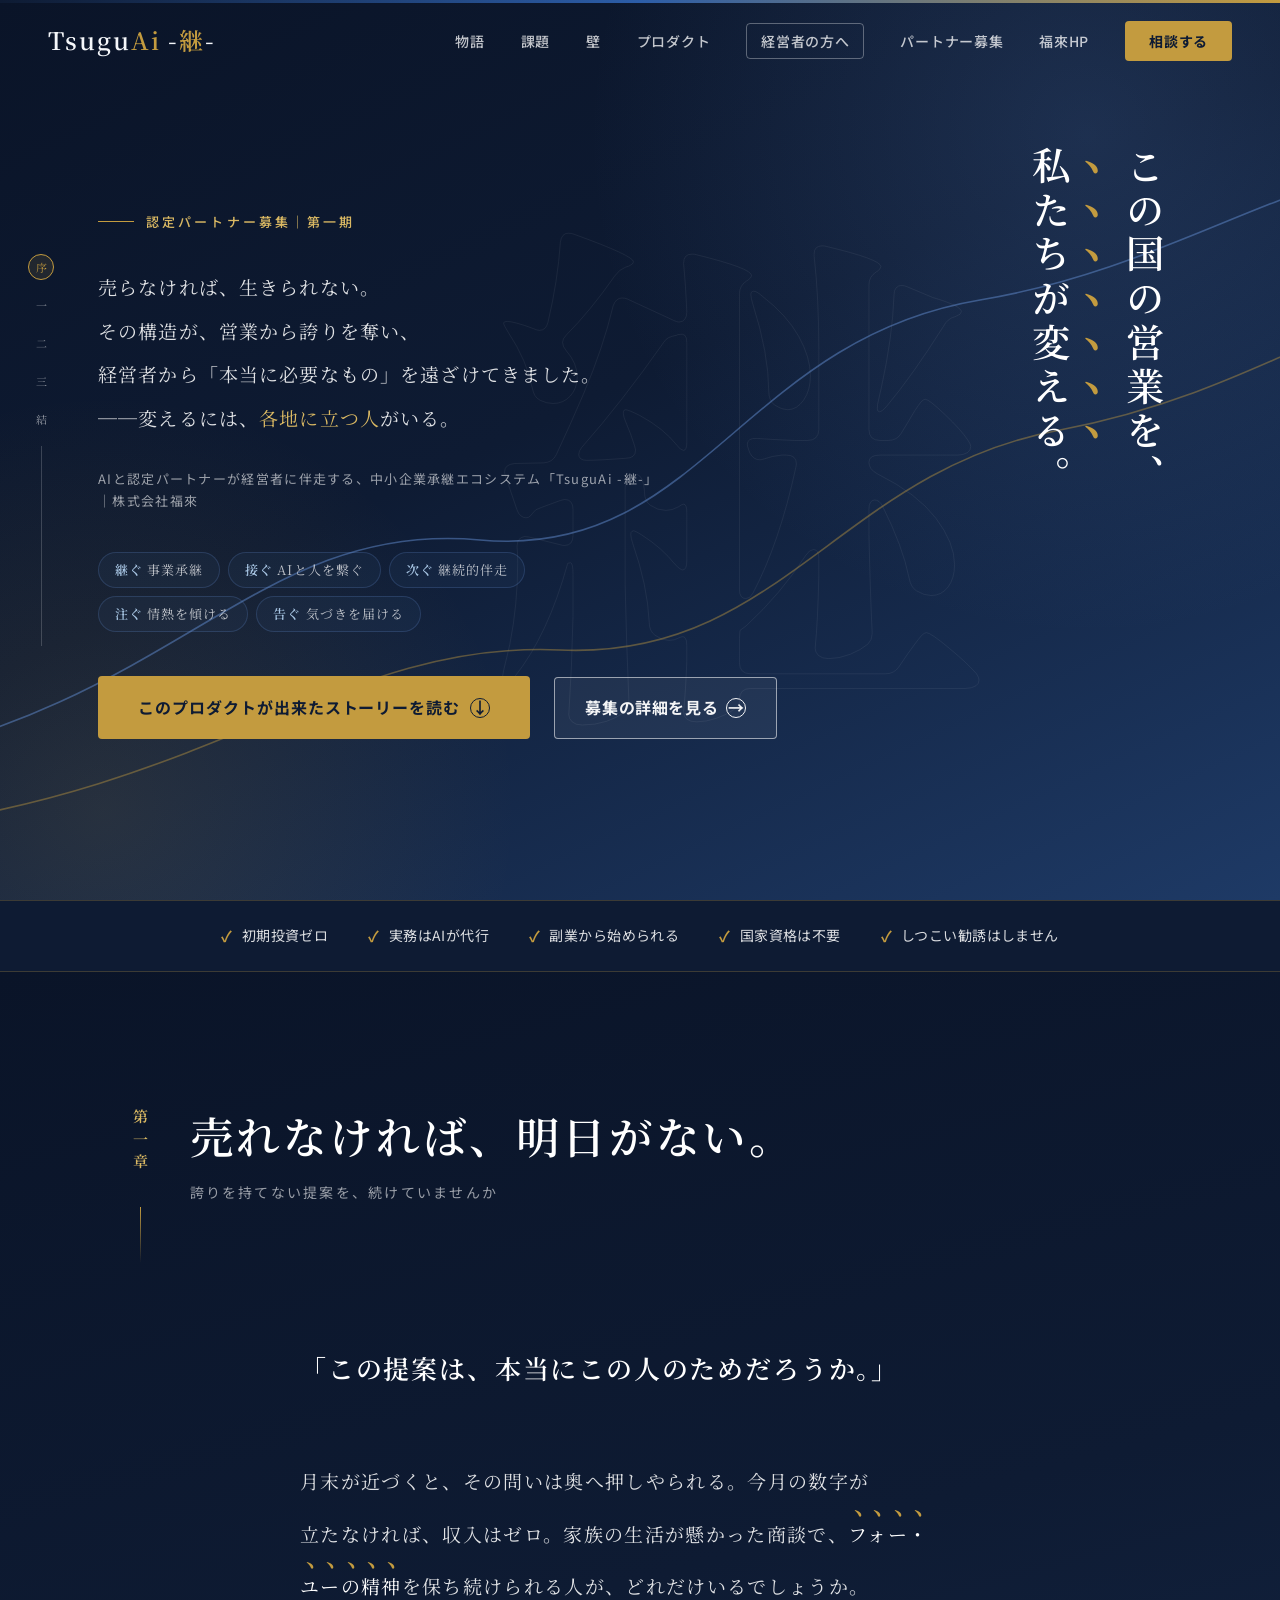
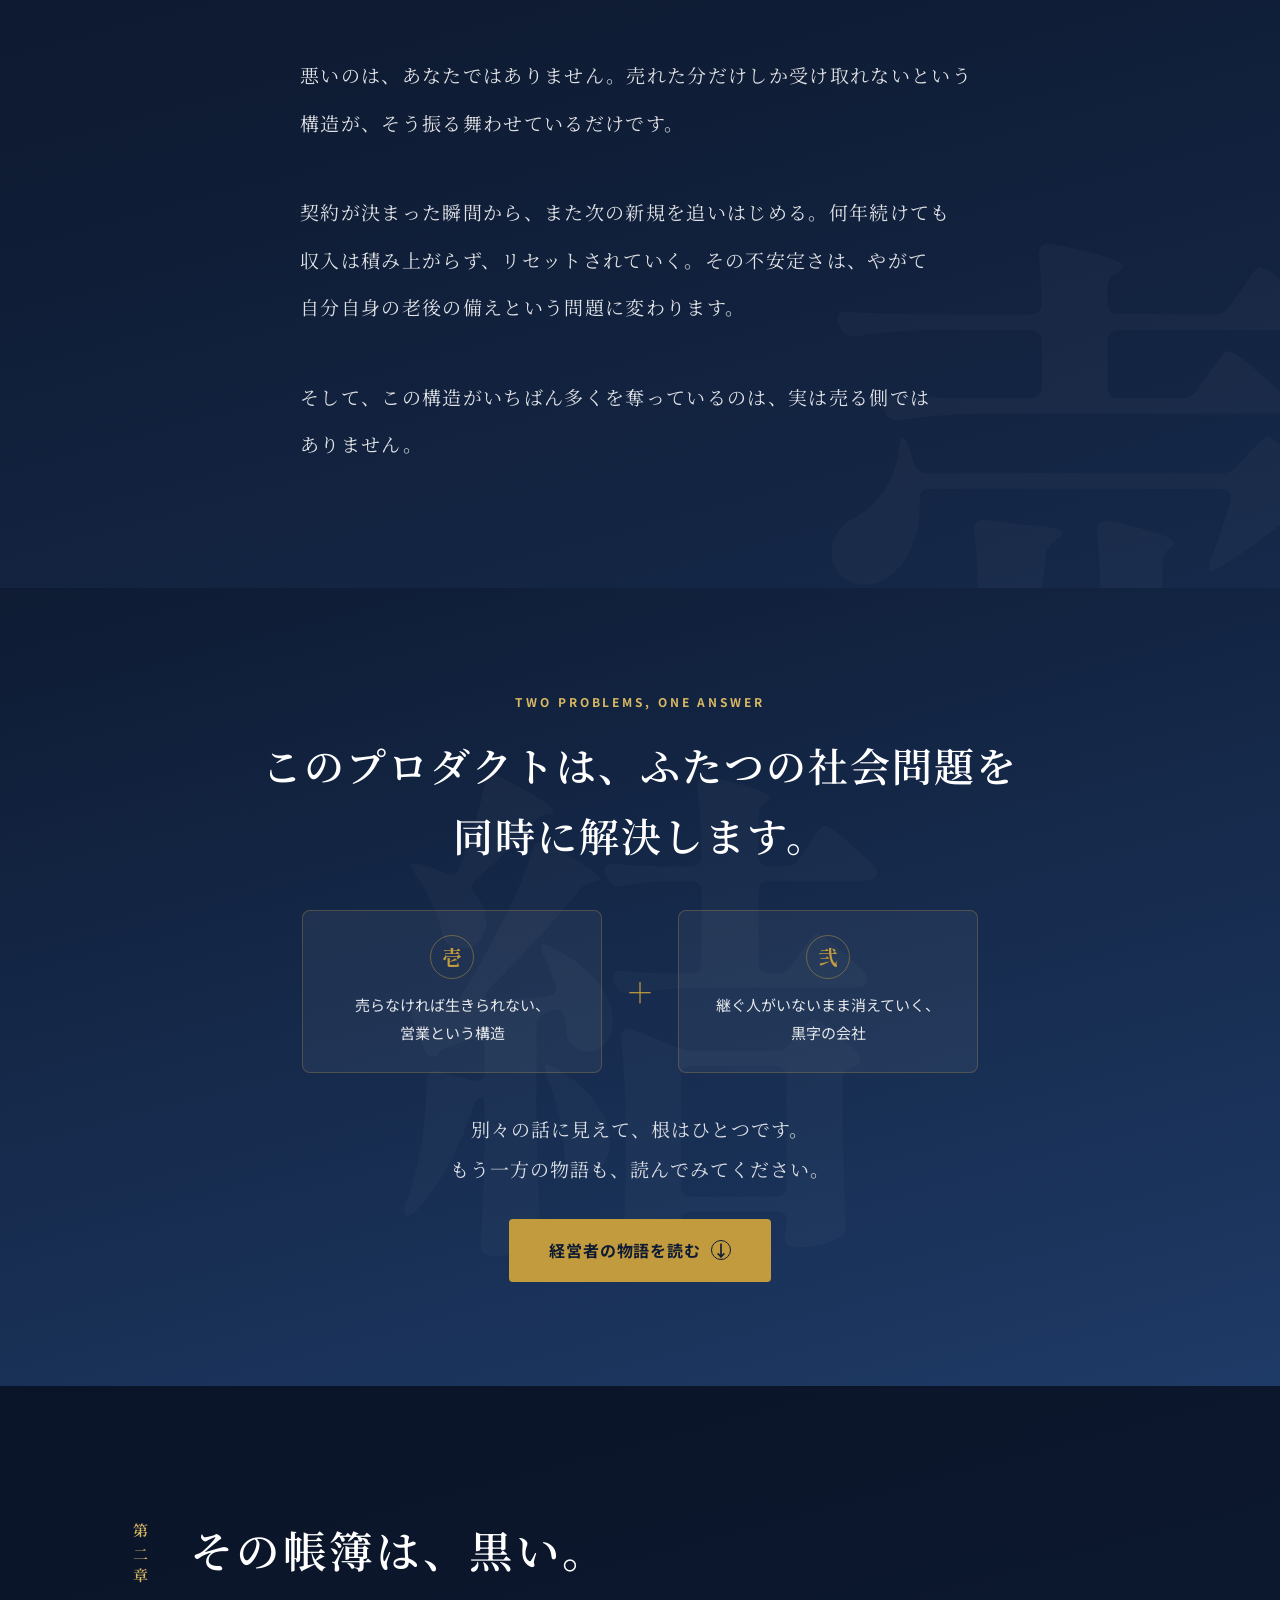
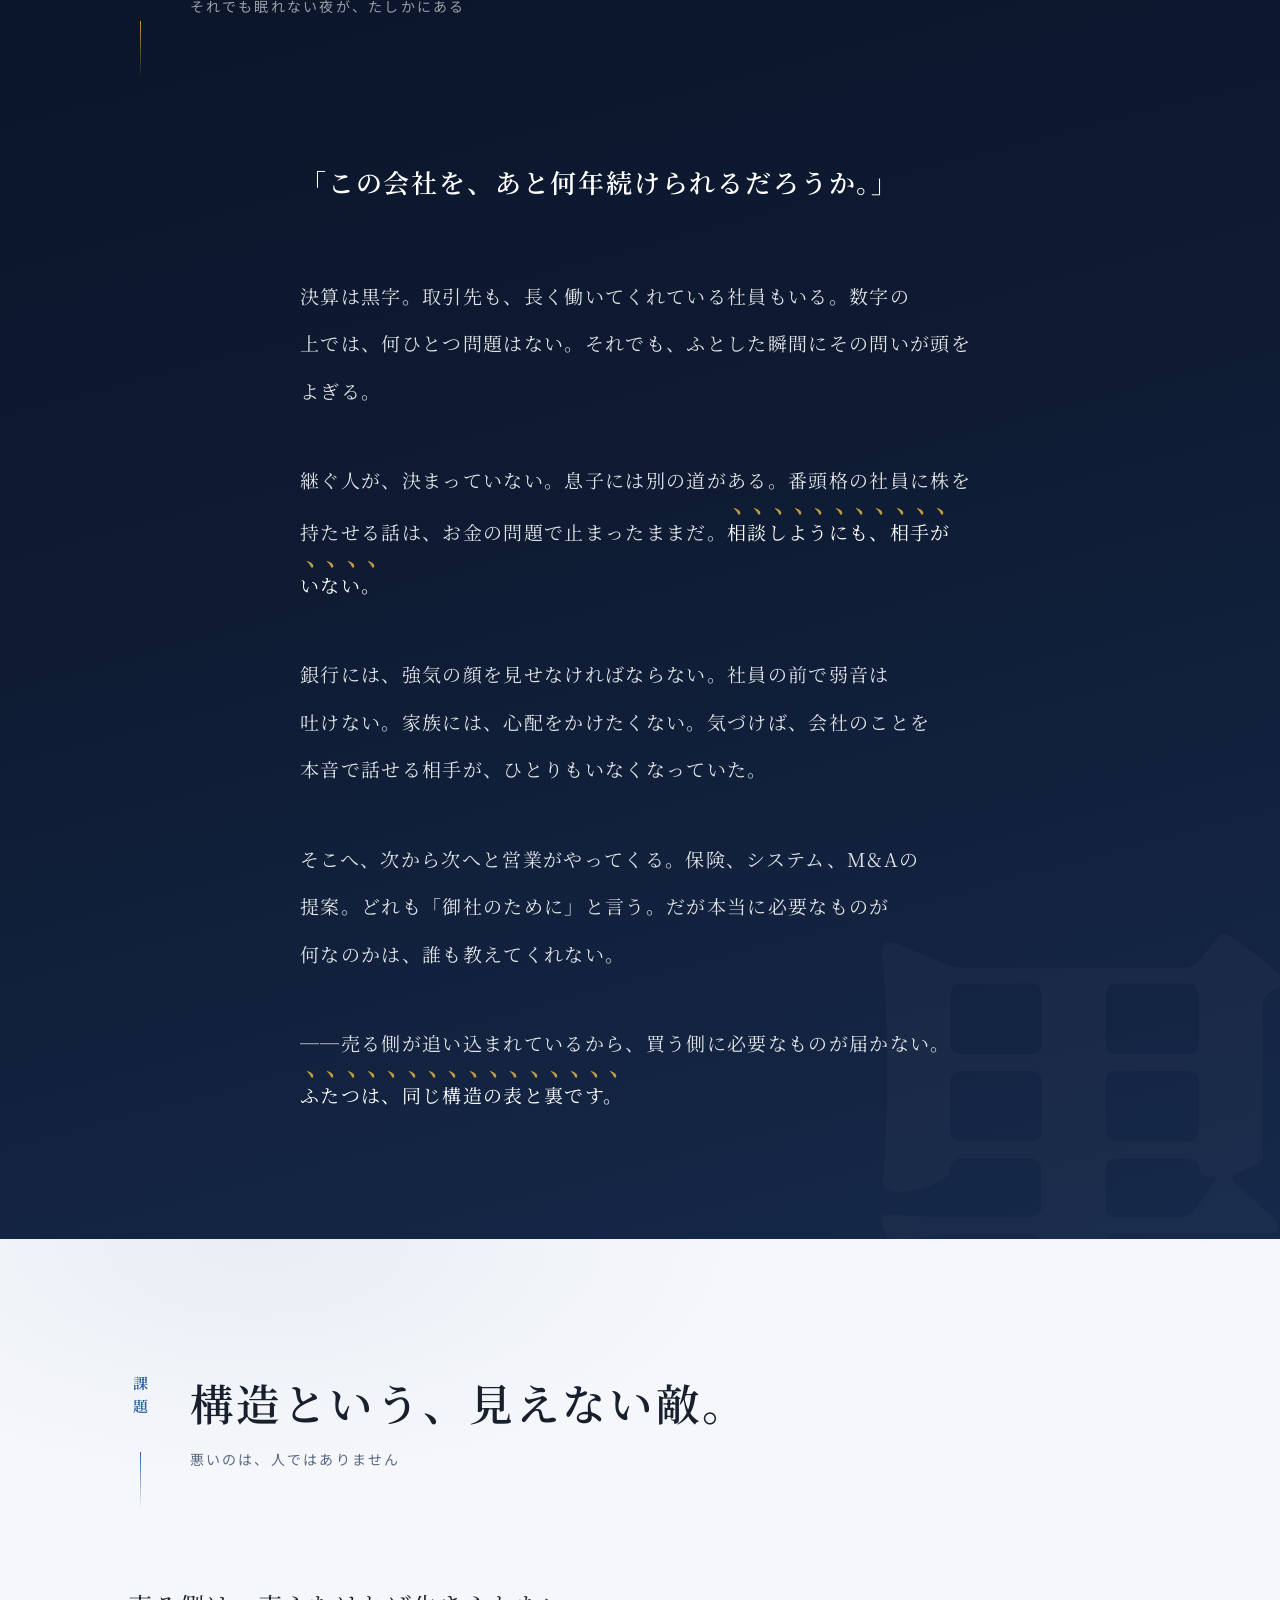
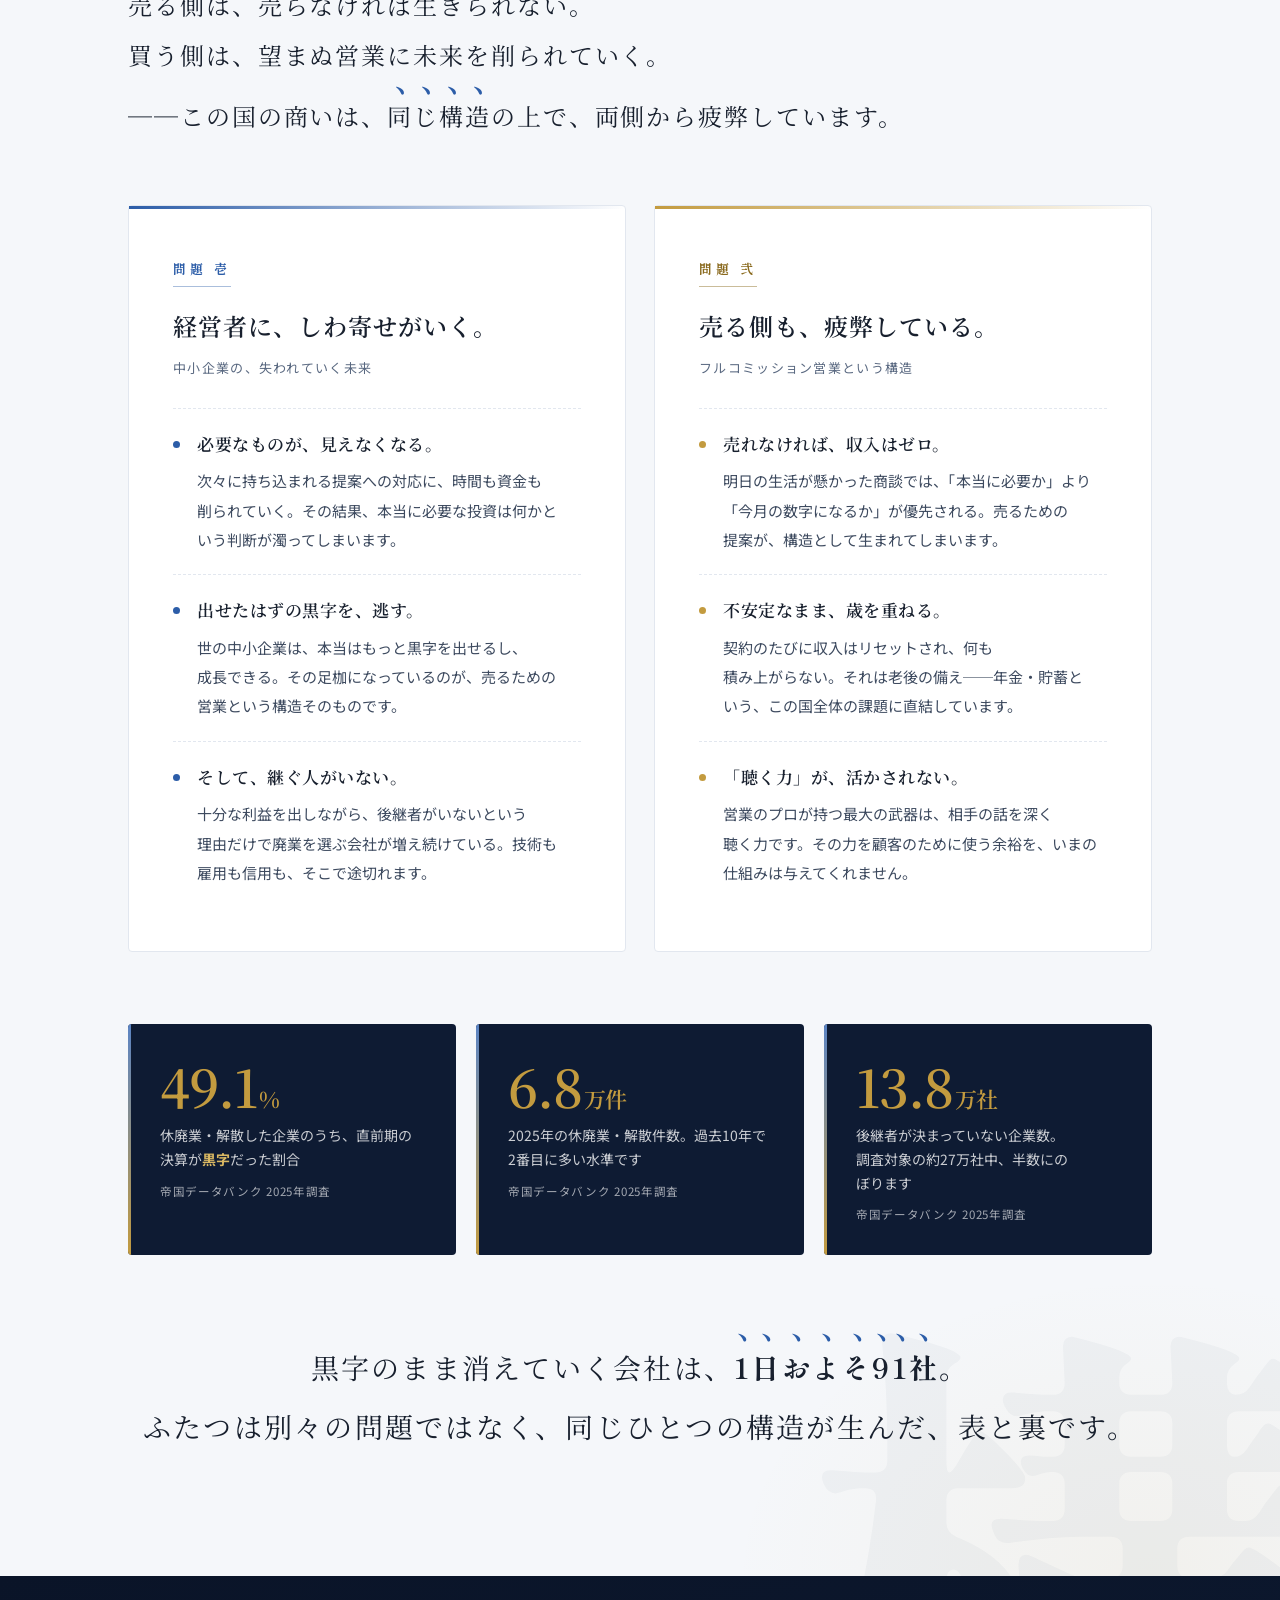
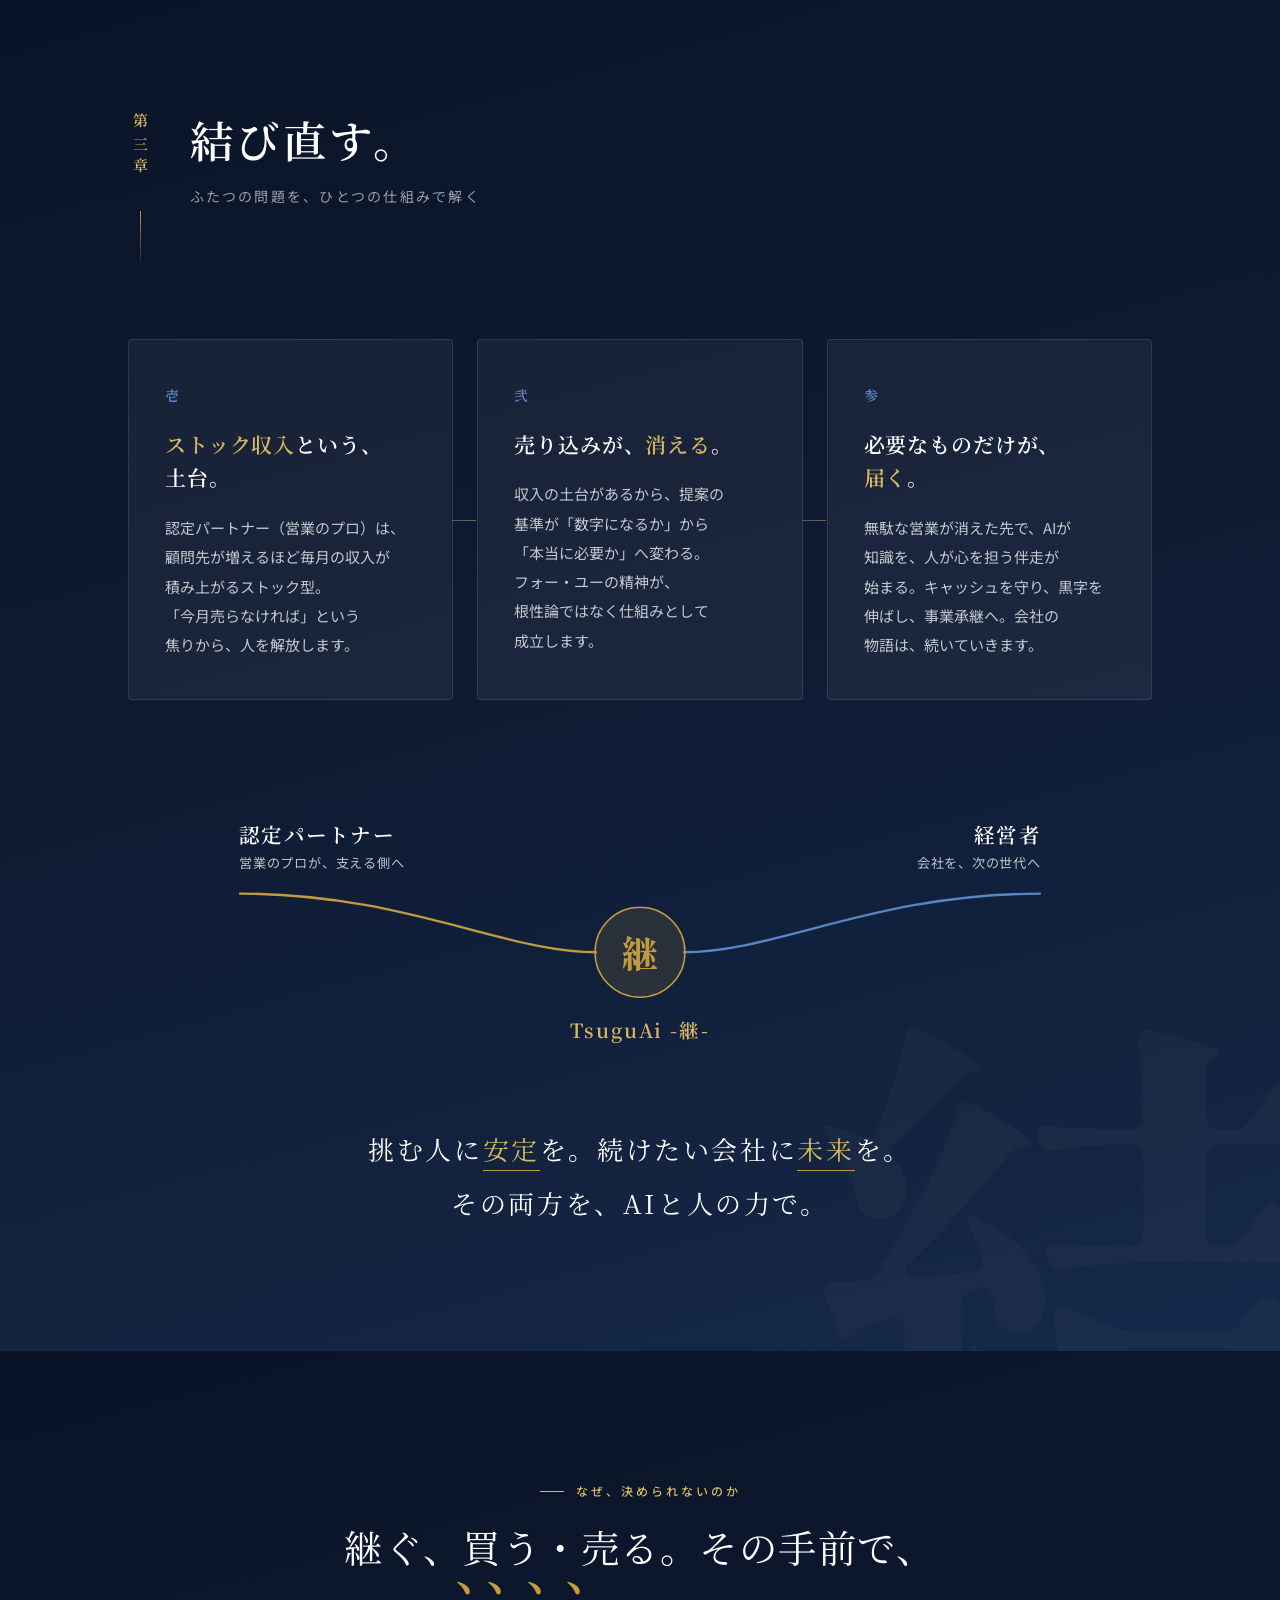
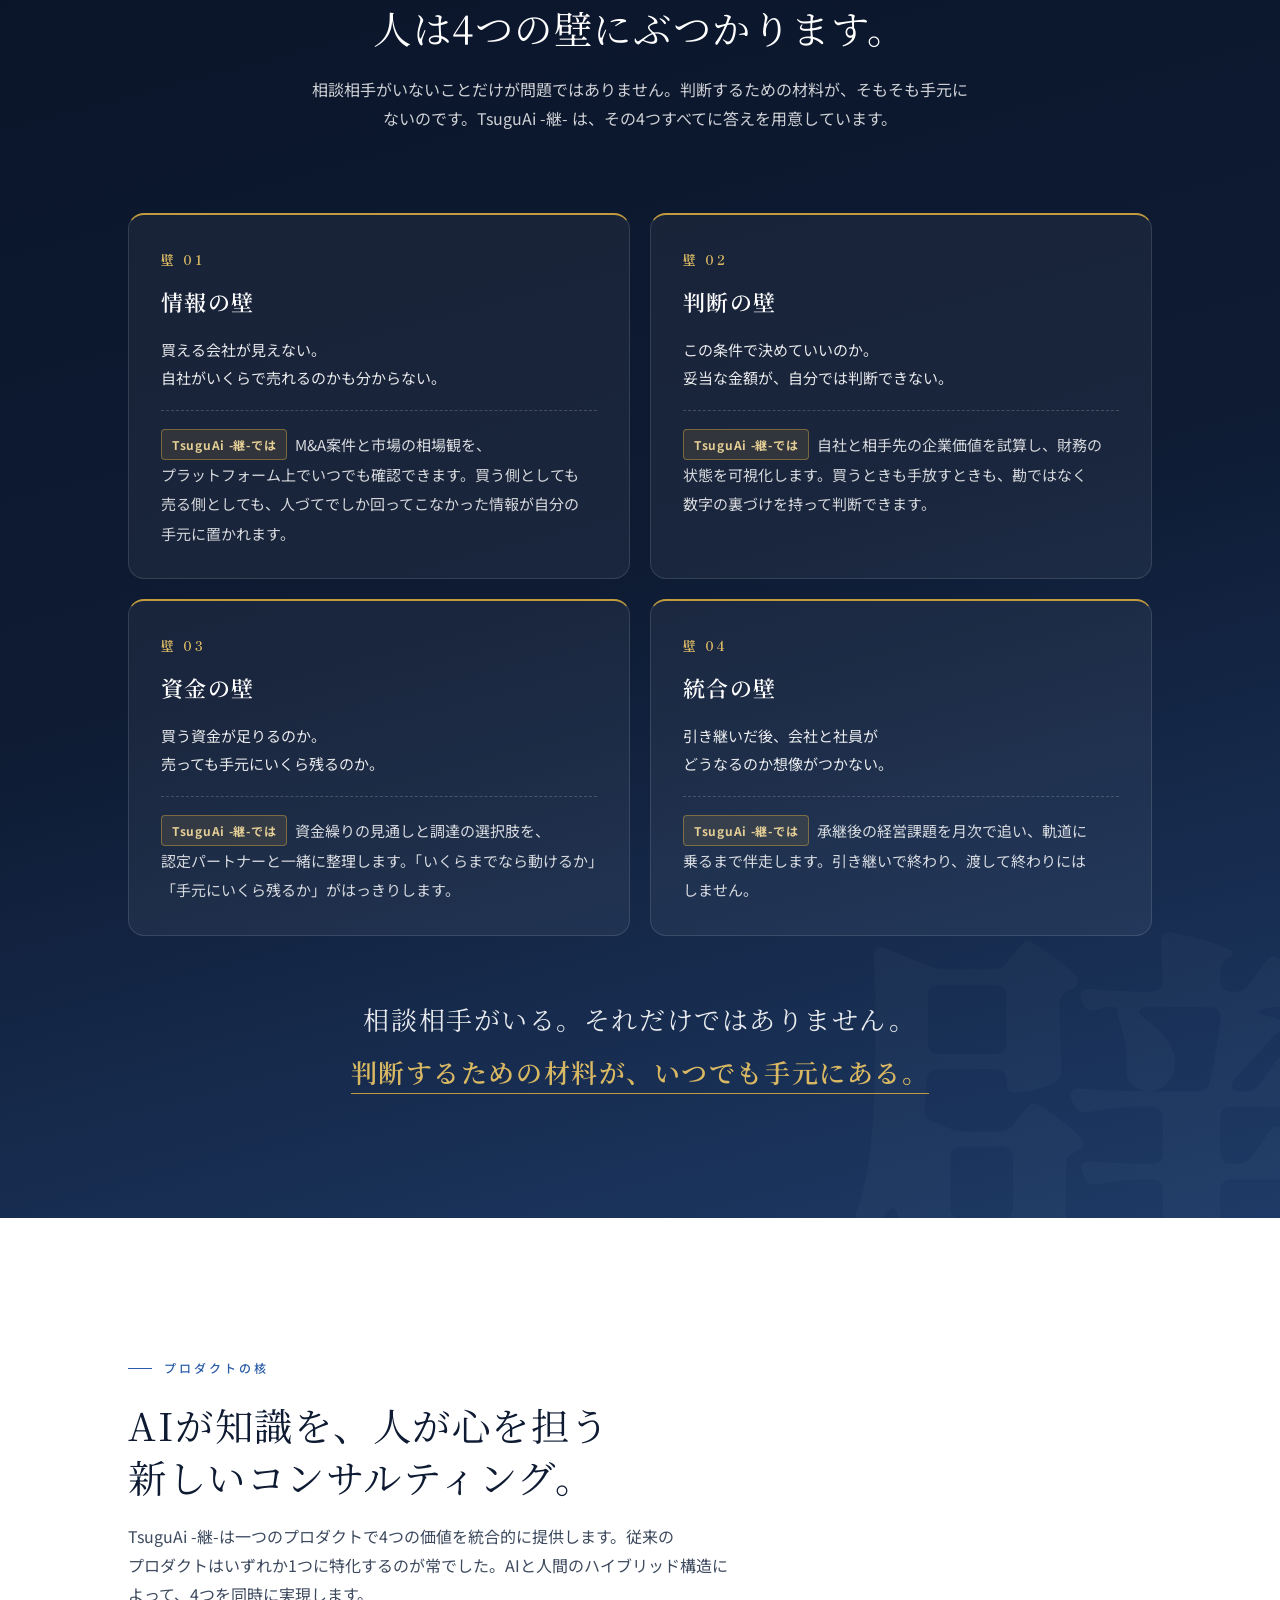
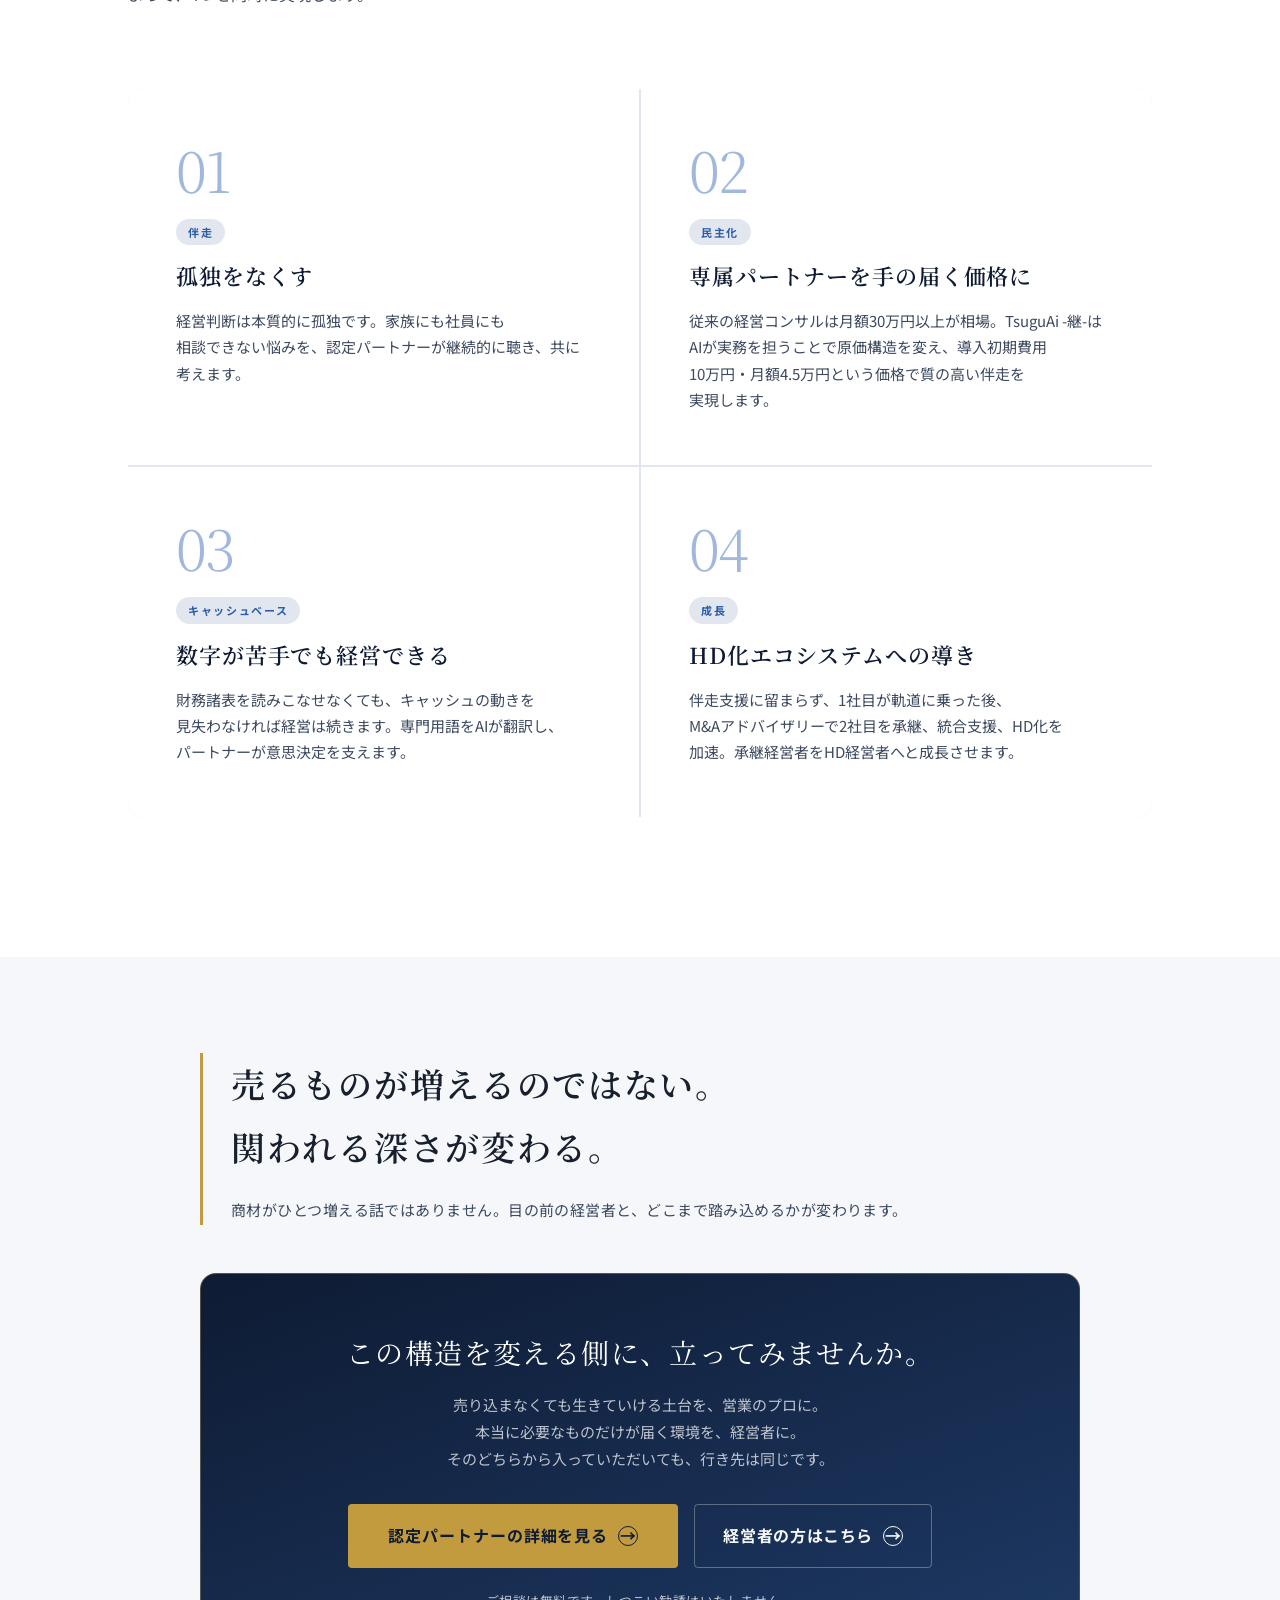
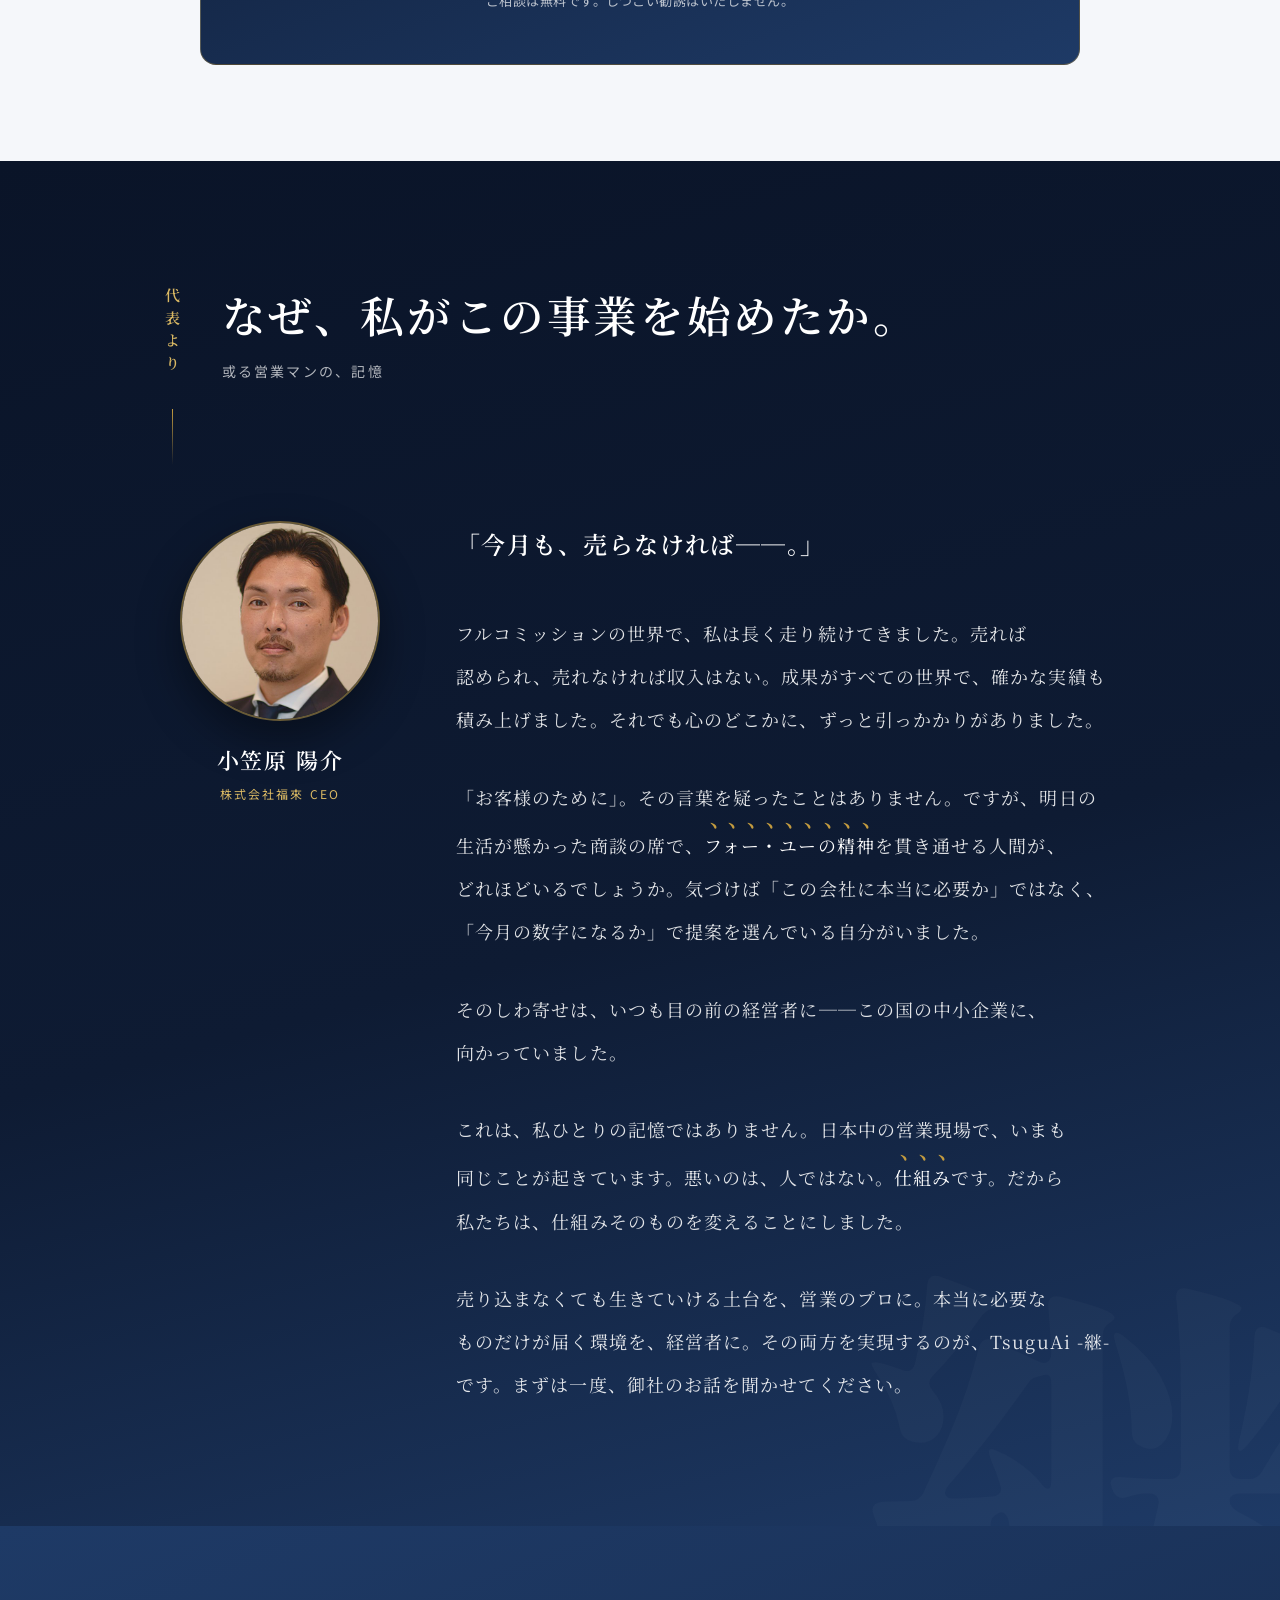
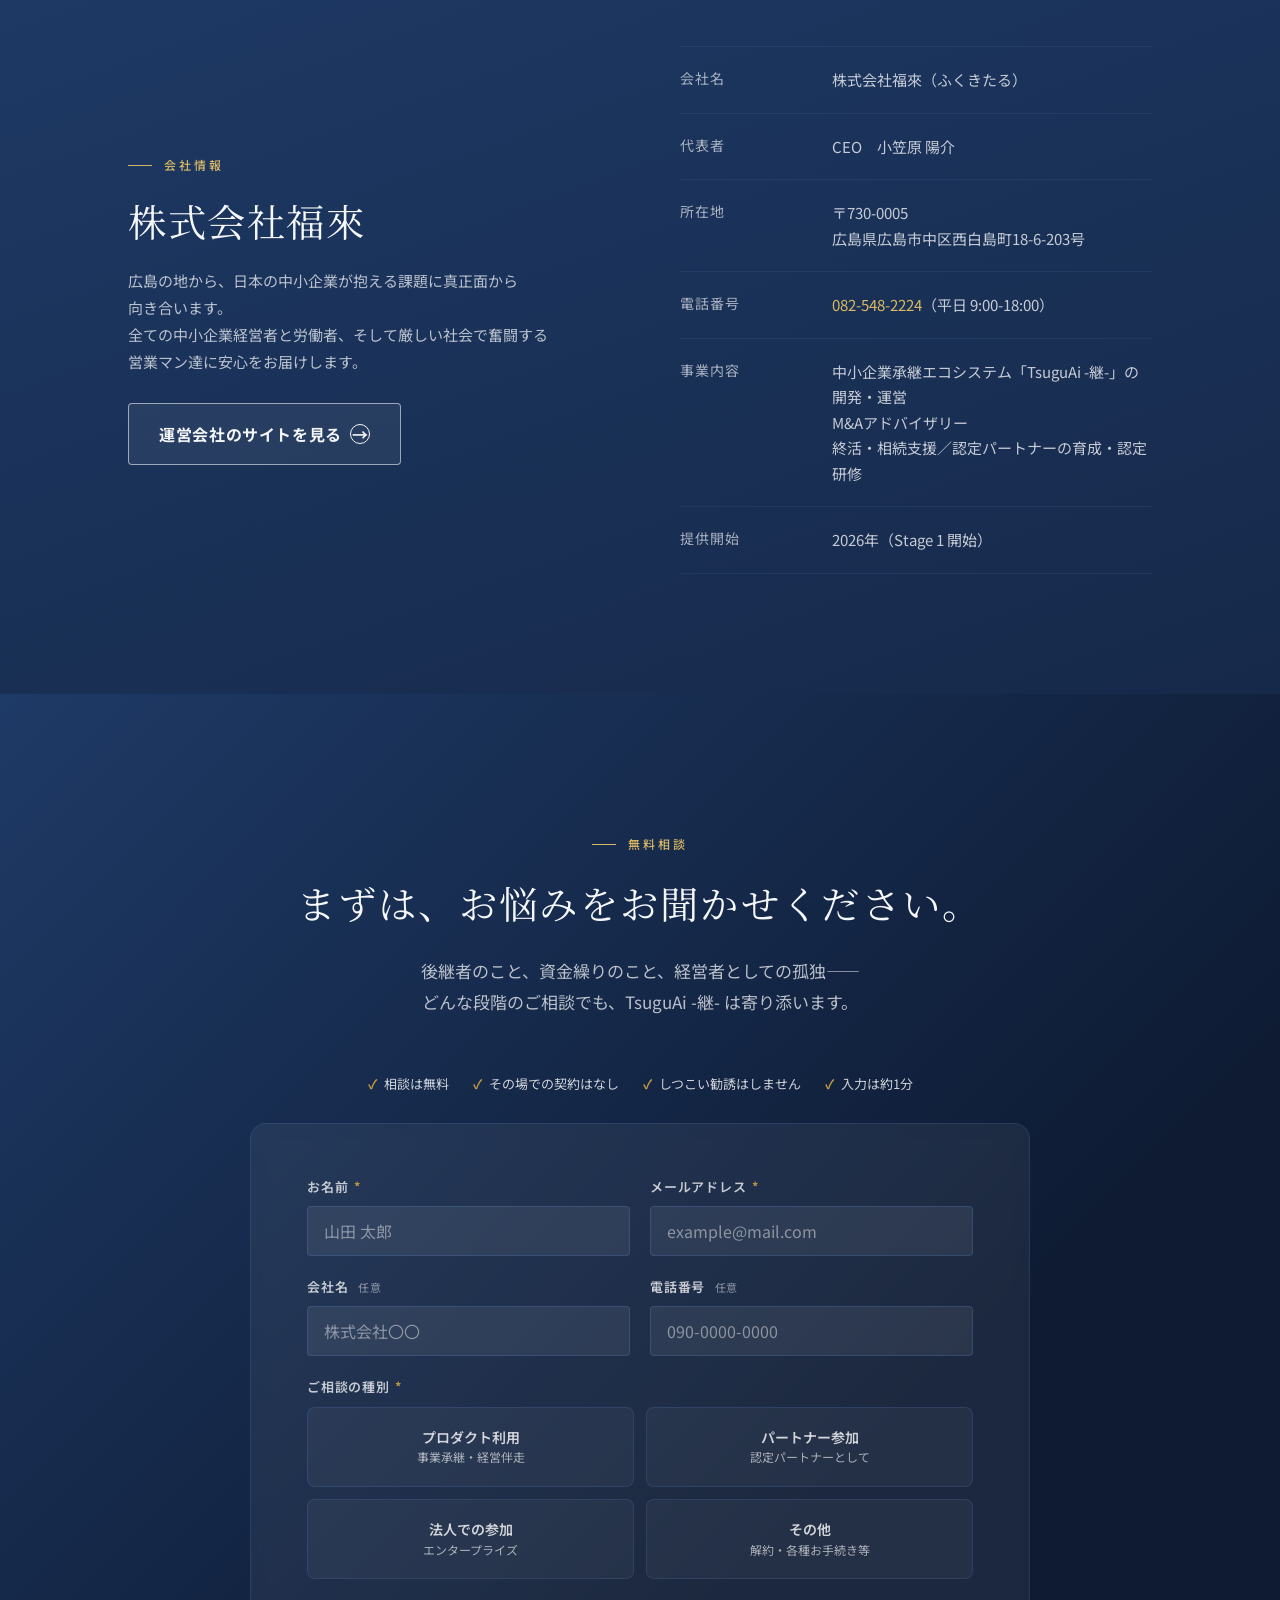
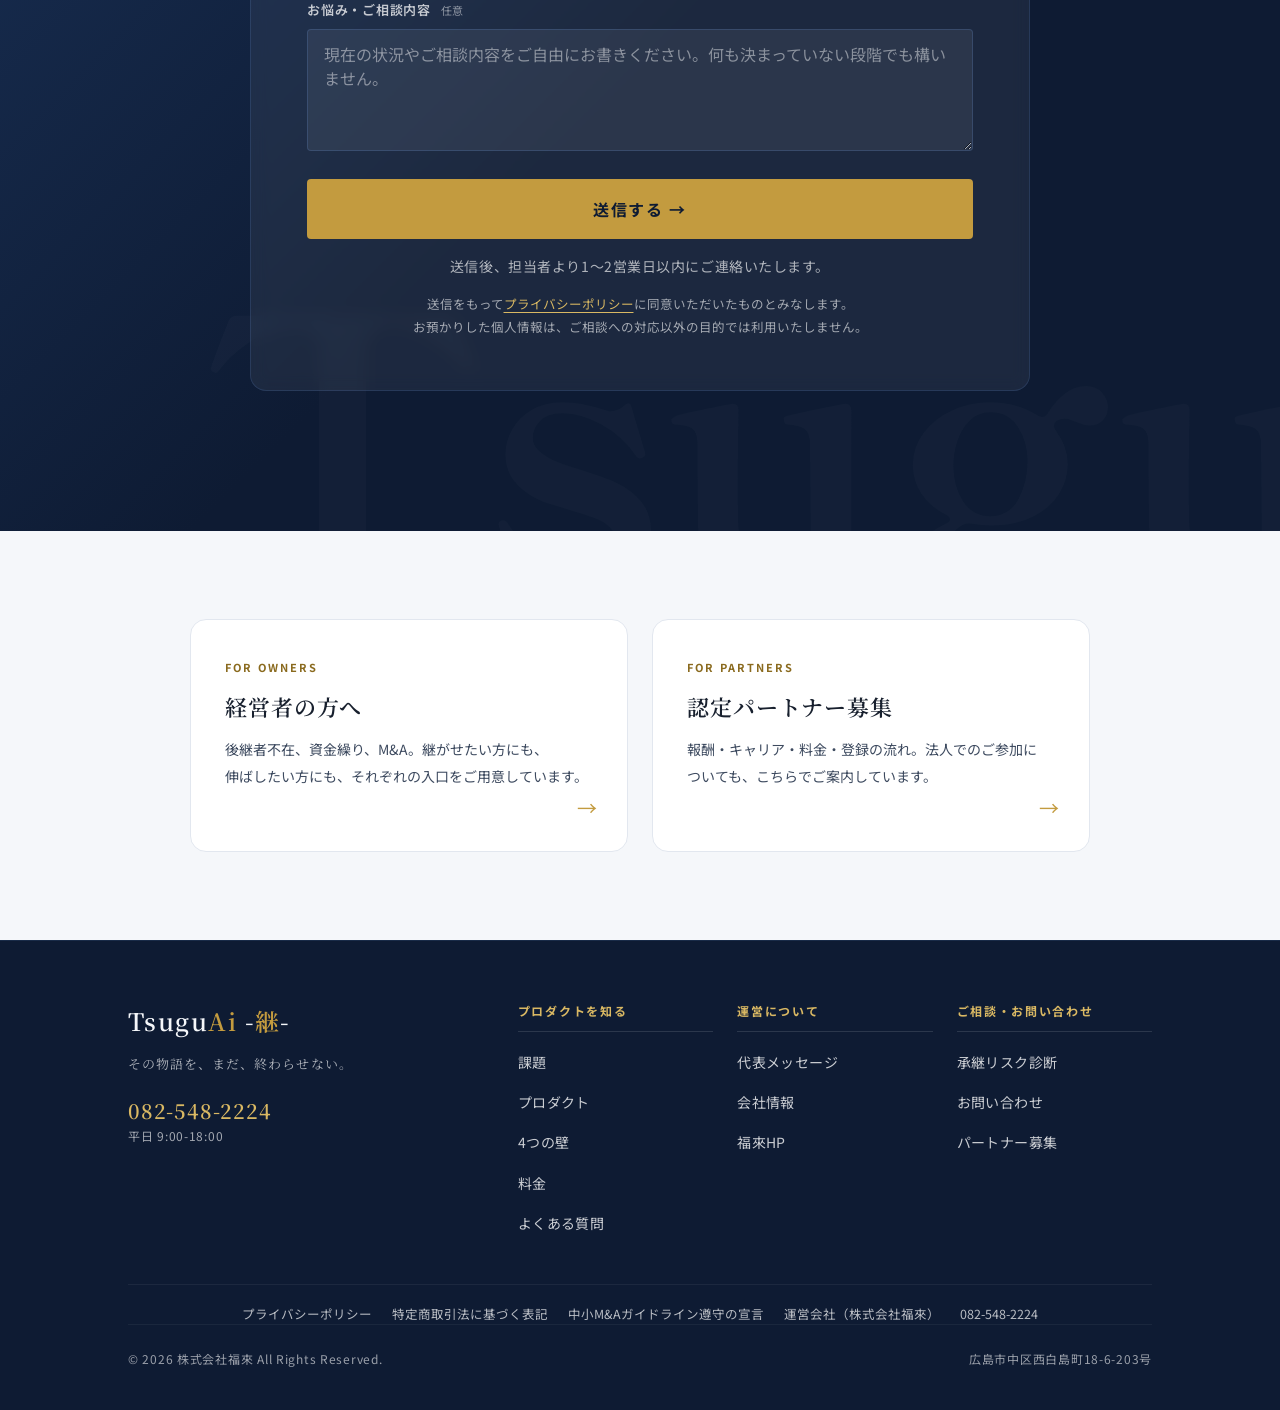
==== index.html @ b763e9a3 "問い合わせに、どこから何をきっかけに来たのかを残す 3ページとも同じ宛先に送っていたため、届いた問い合わせが パートナー狙いか経営者狙いかを区別できなかった。 送信元ページと件名を分け、受信箱の時点で" ====
<!DOCTYPE html>
<html lang="ja">
<head>
<meta charset="UTF-8">
<meta name="viewport" content="width=device-width, initial-scale=1.0">
<title>TsuguAi -継- | この国の営業を、私たちが変える。｜認定パートナー募集 | 株式会社福來</title>
<meta name="description" content="売らなければ生きられない営業の構造と、後継者不在で消えていく黒字企業。TsuguAi -継- は、このふたつの社会問題を同時に解決します。実務はAIが代行するため、未経験・副業からでも始められる認定パートナーを募集しています。">
<meta name="robots" content="index, follow">
<meta name="google-site-verification" content="T-_mOmDc7onO2FWyD5-ocFWxblI2OrbaJ0izFI3A6F4">
<link rel="canonical" href="https://www.fuku-tsugu.jp/">
<link rel="icon" href="/favicon.ico?v=4" sizes="any">
<link rel="icon" type="image/svg+xml" href="/favicon.svg?v=4">
<link rel="icon" type="image/png" sizes="16x16" href="/favicon-16.png?v=4">
<link rel="icon" type="image/png" sizes="32x32" href="/favicon-32.png?v=4">
<link rel="icon" type="image/png" sizes="192x192" href="/favicon-192.png?v=4">
<link rel="apple-touch-icon" sizes="180x180" href="/apple-touch-icon.png?v=4">

<!-- OGP（SNSシェア時の表示） -->
<meta property="og:type" content="website">
<meta property="og:site_name" content="TsuguAi -継-">
<meta property="og:title" content="TsuguAi -継- | この国の営業を、私たちが変える。">
<meta property="og:description" content="売る側の疲弊と、継ぐ人のいない黒字企業。ふたつの社会問題を、ひとつの仕組みで解きます。認定パートナー第一期募集。">
<meta property="og:url" content="https://www.fuku-tsugu.jp/">
<meta property="og:image" content="https://www.fuku-tsugu.jp/og-image-partner.png?v=1">
<meta property="og:locale" content="ja_JP">

<!-- Twitter Card -->
<meta name="twitter:card" content="summary_large_image">
<meta name="twitter:title" content="TsuguAi -継- | この国の営業を、私たちが変える。">
<meta name="twitter:description" content="売る側の疲弊と、継ぐ人のいない黒字企業。ふたつの社会問題を、ひとつの仕組みで解きます。">
<meta name="twitter:image" content="https://www.fuku-tsugu.jp/og-image-partner.png?v=1">

<!-- 構造化データ（運営会社・プロダクト情報） -->
<script type="application/ld+json">
{
  "@context": "https://schema.org",
  "@type": "ProfessionalService",
  "name": "TsuguAi -継-",
  "alternateName": ["Tsugu", "ツグ", "TsuguAi", "TsuguAI", "中小企業承継エコシステム Tsugu"],
  "url": "https://www.fuku-tsugu.jp/",
  "description": "AIと認定パートナーによる、中小企業向けの伴走型経営支援・事業承継プロダクト。",
  "areaServed": "JP",
  "telephone": "+81-82-548-2224",
  "provider": {
    "@type": "Organization",
    "name": "株式会社福來",
    "url": "https://www.fuku-kita.jp/",
    "telephone": "+81-82-548-2224",
    "founder": { "@type": "Person", "name": "小笠原 陽介" },
    "address": {
      "@type": "PostalAddress",
      "addressCountry": "JP",
      "postalCode": "730-0005",
      "addressRegion": "広島県",
      "addressLocality": "広島市中区",
      "streetAddress": "西白島町18-6-203号"
    }
  }
}
</script>
<link rel="preconnect" href="https://fonts.googleapis.com">
<link rel="preconnect" href="https://fonts.gstatic.com" crossorigin>
<link href="https://fonts.googleapis.com/css2?family=Shippori+Mincho+B1:wght@400;500;600;700;800&family=Noto+Serif+JP:wght@300;400;500;600;700&family=Noto+Sans+JP:wght@300;400;500;700&display=swap" rel="stylesheet">
<link rel="stylesheet" href="style.css">
</head>
<body>

<!-- NAV -->
<nav id="main-nav">
  <a class="nav-logo" href="./">Tsugu<span>Ai</span> -<span>継</span>-</a>
  <ul class="nav-links">
    <li><a href="#story">物語</a></li>
    <li><a href="#problem">課題</a></li>
    <li><a href="#barrier">壁</a></li>
    <li><a href="#service">プロダクト</a></li>
    <li><a href="owner.html" class="nav-boxed">経営者の方へ</a></li>
    <li><a href="partner.html">パートナー募集</a></li>
    <li><a href="https://www.fuku-kita.jp/">福來HP</a></li>
    <li><a href="#contact" class="nav-cta">相談する</a></li>
  </ul>
  <button class="nav-toggle" id="navToggle" aria-label="メニューを開く" aria-expanded="false">
    <span class="nav-toggle-bar"></span>
    <span class="nav-toggle-bar"></span>
    <span class="nav-toggle-bar"></span>
  </button>
</nav>

<div class="mobile-menu-overlay" id="mobileMenuOverlay" aria-hidden="true"></div>

<div class="mobile-menu" id="mobileMenu" aria-hidden="true">
  <button class="mobile-menu-close" id="mobileMenuClose" aria-label="メニューを閉じる">
    <span class="mobile-menu-close-bar"></span>
    <span class="mobile-menu-close-bar"></span>
  </button>
  <div class="mobile-menu-inner">
    <img class="mobile-menu-mon" src="tsugu-navi.png" alt="" width="76" height="76" decoding="async">
    <p class="mobile-menu-tag">TSUGU AI</p>

    <nav class="mobile-menu-nav" aria-label="メニュー">
      <a href="#top"><i>01</i><b>トップ</b><small>HOME</small></a>
      <a href="#story"><i>02</i><b>売る側の物語</b><small>CHAPTER 1</small></a>
      <a href="#owners-story"><i>03</i><b>経営者の物語</b><small>CHAPTER 2</small></a>
      <a href="#problem"><i>04</i><b>ふたつの課題</b><small>ISSUES</small></a>
      <a href="#solution"><i>05</i><b>結び直す</b><small>CHAPTER 3</small></a>
      <a href="#barrier"><i>06</i><b>進まない理由</b><small>FOUR WALLS</small></a>
      <a href="#service"><i>07</i><b>プロダクト</b><small>PRODUCT</small></a>
      <a href="#ceo"><i>08</i><b>代表メッセージ</b><small>MESSAGE</small></a>
      <a href="#company"><i>09</i><b>会社情報</b><small>COMPANY</small></a>
      <a href="owner.html"><i>10</i><b>経営者の方へ</b><small>FOR OWNERS</small></a>
      <a href="partner.html"><i>11</i><b>パートナー募集</b><small>FOR PARTNERS</small></a>
      <a href="https://www.fuku-kita.jp/"><i>12</i><b>福來HP</b><small>CORPORATE SITE</small></a>
    </nav>

    <div class="mobile-menu-foot">
      <a href="#contact" class="mobile-menu-cta">無料相談を申し込む<span class="mobile-menu-ar">→</span></a>
      <p class="mobile-menu-info">
        広島県広島市中区西白島町18-6-203号
      </p>
    </div>
  </div>
</div>

<!-- 追従CTA（モバイル） -->
<div class="sticky-cta">
  <a href="#contact" class="sticky-cta-main">相談する</a>
</div>

<!-- 糸ナビ（スクロール進捗） -->
<aside class="st-thread" aria-hidden="true">
  <ul class="st-knots">
    <li><a href="#top" data-knot="top">序</a></li>
    <li><a href="#story" data-knot="story">一</a></li>
    <li><a href="#owners-story" data-knot="owners-story">二</a></li>
    <li><a href="#solution" data-knot="solution">三</a></li>
    <li><a href="#contact" data-knot="contact">結</a></li>
  </ul>
  <div class="st-thread-line"><span id="threadProgress"></span></div>
</aside>

<!-- 序章 HERO（パートナー候補へ） -->
<section class="st-hero" id="top">
  <div class="st-hero-kanji" aria-hidden="true">継</div>
  <svg class="st-hero-thread" viewBox="0 0 1440 900" preserveAspectRatio="xMidYMid slice" aria-hidden="true">
    <path pathLength="1" d="M-40,760 C260,700 340,520 560,540 C780,560 820,340 1060,300 C1240,270 1360,180 1500,160"/>
    <path pathLength="1" class="st-gold" d="M-40,830 C300,790 420,640 640,650 C860,660 920,470 1140,430 C1300,400 1400,330 1500,300"/>
  </svg>
  <div class="st-hero-inner">
    <div class="st-hero-left">
      <p class="st-hero-eyebrow">認定パートナー募集｜第一期</p>
      <p class="st-hero-copy">
        売らなければ、生きられない。<br>
        その構造が、営業から誇りを奪い、<br>
        経営者から「本当に必要なもの」を<br class="sp-only">遠ざけてきました。<br>
        ──変えるには、<em>各地に立つ人</em>がいる。
      </p>
      <p class="st-hero-brand">AIと認定パートナーが経営者に伴走する、中小企業承継エコシステム「TsuguAi -継-」｜株式会社福來</p>
      <div class="hero-meaning">
        <span class="hero-meaning-item"><strong>継ぐ</strong> 事業承継</span>
        <span class="hero-meaning-item"><strong>接ぐ</strong> AIと人を繋ぐ</span>
        <span class="hero-meaning-item"><strong>次ぐ</strong> 継続的伴走</span>
        <span class="hero-meaning-item"><strong>注ぐ</strong> 情熱を傾ける</span>
        <span class="hero-meaning-item"><strong>告ぐ</strong> 気づきを届ける</span>
      </div>
      <div class="hero-actions">
        <a href="#story" class="btn-primary">
          <span class="btn-label">このプロダクトが出来た<br class="sp-only">ストーリーを読む</span>
          <span class="btn-arrow">↓</span>
        </a>
        <a href="partner.html" class="btn-ghost">
          募集の詳細を見る
          <span class="btn-arrow">→</span>
        </a>
      </div>
    </div>
    <h1 class="st-hero-title">
      <span>この国の営業を、</span><span><em class="st-bouten">私たちが変える</em>。</span>
    </h1>
  </div>
</section>

<!-- 信頼バッジ -->
<div class="trust-strip">
  <div class="container">
    <div class="trust-strip-inner">
      <span class="trust-item">初期投資ゼロ</span>
      <span class="trust-item">実務はAIが代行</span>
      <span class="trust-item">副業から始められる</span>
      <span class="trust-item">国家資格は不要</span>
      <span class="trust-item">しつこい勧誘はしません</span>
    </div>
  </div>
</div>

<!-- 第一章：売る側（パートナー候補）の物語 -->
<section class="st-chapter st-dark" id="story" data-kanji="売">
  <div class="container">
    <div class="st-ch-head reveal">
      <span class="st-ch-num">第一章</span>
      <div class="st-ch-titles">
        <h2 class="st-ch-title">売れなければ、<br class="sp-only">明日がない。</h2>
        <p class="st-ch-sub">誇りを持てない提案を、続けていませんか</p>
      </div>
    </div>
    <div class="st-story-body">
      <p class="st-monologue reveal">「この提案は、本当にこの人のためだろうか。」</p>
      <p class="reveal">月末が近づくと、その問いは奥へ押しやられる。今月の数字が立たなければ、収入はゼロ。家族の生活が懸かった商談で、<em>フォー・ユーの精神</em>を保ち続けられる人が、どれだけいるでしょうか。</p>
      <p class="reveal">悪いのは、あなたではありません。売れた分だけしか受け取れないという構造が、そう振る舞わせているだけです。</p>
      <p class="reveal">契約が決まった瞬間から、また次の新規を追いはじめる。何年続けても収入は積み上がらず、リセットされていく。その不安定さは、やがて自分自身の老後の備えという問題に変わります。</p>
      <p class="reveal">そして、この構造がいちばん多くを奪っているのは、実は売る側ではありません。</p>
    </div>
  </div>
</section>

<!-- ブリッジ：ふたつの社会問題 -->
<section class="bridge" id="bridge">
  <div class="container">
    <div class="bridge-inner reveal">
      <p class="bridge-eyebrow">TWO PROBLEMS, ONE ANSWER</p>
      <h2 class="bridge-title serif">このプロダクトは、<br class="sp-only">ふたつの社会問題を<br>同時に解決します。</h2>
      <div class="bridge-pair">
        <div class="bridge-pair-item">
          <span class="bridge-pair-num">壱</span>
          <p class="bridge-pair-text">売らなければ生きられない、<br class="pc-only">営業という構造</p>
        </div>
        <span class="bridge-pair-plus" aria-hidden="true">＋</span>
        <div class="bridge-pair-item">
          <span class="bridge-pair-num">弐</span>
          <p class="bridge-pair-text">継ぐ人がいないまま消えていく、<br class="pc-only">黒字の会社</p>
        </div>
      </div>
      <p class="bridge-lead">別々の話に見えて、根はひとつです。<br>もう一方の物語も、読んでみてください。</p>
      <a href="#owners-story" class="btn-primary bridge-cta">
        経営者の物語を読む
        <span class="btn-arrow">↓</span>
      </a>
    </div>
  </div>
</section>

<!-- 第二章：経営者の物語 -->
<section class="st-chapter st-dark" id="owners-story" data-kanji="黒">
  <div class="container">
    <div class="st-ch-head reveal">
      <span class="st-ch-num">第二章</span>
      <div class="st-ch-titles">
        <h2 class="st-ch-title">その帳簿は、黒い。</h2>
        <p class="st-ch-sub">それでも眠れない夜が、たしかにある</p>
      </div>
    </div>
    <div class="st-story-body">
      <p class="st-monologue reveal">「この会社を、あと何年続けられるだろうか。」</p>
      <p class="reveal">決算は黒字。取引先も、長く働いてくれている社員もいる。数字の上では、何ひとつ問題はない。それでも、ふとした瞬間にその問いが頭をよぎる。</p>
      <p class="reveal">継ぐ人が、決まっていない。息子には別の道がある。番頭格の社員に株を持たせる話は、お金の問題で止まったままだ。<em>相談しようにも、相手がいない。</em></p>
      <p class="reveal">銀行には、強気の顔を見せなければならない。社員の前で弱音は吐けない。家族には、心配をかけたくない。気づけば、会社のことを本音で話せる相手が、ひとりもいなくなっていた。</p>
      <p class="reveal">そこへ、次から次へと営業がやってくる。保険、システム、M&amp;Aの提案。どれも「御社のために」と言う。だが本当に必要なものが何なのかは、誰も教えてくれない。</p>
      <p class="reveal">──売る側が追い込まれているから、買う側に必要なものが届かない。<em>ふたつは、同じ構造の表と裏です。</em></p>
    </div>
  </div>
</section>

<!-- 課題：ふたつの社会問題 -->
<section class="st-chapter st-light" id="problem" data-kanji="構">
  <div class="container">
    <div class="st-ch-head reveal">
      <span class="st-ch-num">課題</span>
      <div class="st-ch-titles">
        <h2 class="st-ch-title">構造という、<br class="sp-only">見えない敵。</h2>
        <p class="st-ch-sub">悪いのは、人ではありません</p>
      </div>
    </div>
    <p class="st-lead reveal">売る側は、売らなければ生きられない。<br>買う側は、望まぬ営業に未来を削られていく。<br>──この国の商いは、<em>同じ構造</em>の上で、両側から疲弊しています。</p>

    <div class="st-problems">
      <div class="st-problem st-problem-buy reveal">
        <span class="st-problem-tag">問題 壱</span>
        <h3 class="st-problem-title">経営者に、しわ寄せがいく。</h3>
        <p class="st-problem-sub">中小企業の、失われていく未来</p>
        <ul class="st-problem-list">
          <li>
            <p class="st-pl-head">必要なものが、見えなくなる。</p>
            <p class="st-pl-body">次々に持ち込まれる提案への対応に、時間も資金も削られていく。その結果、本当に必要な投資は何かという判断が濁ってしまいます。</p>
          </li>
          <li>
            <p class="st-pl-head">出せたはずの黒字を、逃す。</p>
            <p class="st-pl-body">世の中小企業は、本当はもっと黒字を出せるし、成長できる。その足枷になっているのが、売るための営業という構造そのものです。</p>
          </li>
          <li>
            <p class="st-pl-head">そして、継ぐ人がいない。</p>
            <p class="st-pl-body">十分な利益を出しながら、後継者がいないという理由だけで廃業を選ぶ会社が増え続けている。技術も雇用も信用も、そこで途切れます。</p>
          </li>
        </ul>
      </div>
      <div class="st-problem st-problem-sell reveal reveal-delay-1">
        <span class="st-problem-tag">問題 弐</span>
        <h3 class="st-problem-title">売る側も、疲弊している。</h3>
        <p class="st-problem-sub">フルコミッション営業という構造</p>
        <ul class="st-problem-list">
          <li>
            <p class="st-pl-head">売れなければ、収入はゼロ。</p>
            <p class="st-pl-body">明日の生活が懸かった商談では、「本当に必要か」より「今月の数字になるか」が優先される。売るための提案が、構造として生まれてしまいます。</p>
          </li>
          <li>
            <p class="st-pl-head">不安定なまま、歳を重ねる。</p>
            <p class="st-pl-body">契約のたびに収入はリセットされ、何も積み上がらない。それは老後の備え──年金・貯蓄という、この国全体の課題に直結しています。</p>
          </li>
          <li>
            <p class="st-pl-head">「聴く力」が、活かされない。</p>
            <p class="st-pl-body">営業のプロが持つ最大の武器は、相手の話を深く聴く力です。その力を顧客のために使う余裕を、いまの仕組みは与えてくれません。</p>
          </li>
        </ul>
      </div>
    </div>

    <div class="st-crisis-stats">
      <div class="st-crisis-card reveal">
        <span class="st-crisis-num"><span data-count="49.1" data-decimals="1">0</span><small>%</small></span>
        <p class="st-crisis-desc">休廃業・解散した企業のうち、直前期の決算が<strong style="color:var(--gold-light);">黒字</strong>だった割合</p>
        <p class="st-crisis-src">帝国データバンク 2025年調査</p>
      </div>
      <div class="st-crisis-card reveal reveal-delay-1">
        <span class="st-crisis-num"><span data-count="6.8" data-decimals="1">0</span><small>万件</small></span>
        <p class="st-crisis-desc">2025年の休廃業・解散件数。過去10年で2番目に多い水準です</p>
        <p class="st-crisis-src">帝国データバンク 2025年調査</p>
      </div>
      <div class="st-crisis-card reveal reveal-delay-2">
        <span class="st-crisis-num"><span data-count="13.8" data-decimals="1">0</span><small>万社</small></span>
        <p class="st-crisis-desc">後継者が決まっていない企業数。調査対象の約27万社中、半数にのぼります</p>
        <p class="st-crisis-src">帝国データバンク 2025年調査</p>
      </div>
    </div>

    <p class="st-conclusion reveal">黒字のまま消えていく会社は、<br class="sp-only"><em>1日およそ91社</em>。<br>ふたつは別々の問題ではなく、<br class="sp-only">同じひとつの構造が生んだ、<br class="sp-only">表と裏です。</p>
  </div>
</section>
<section class="st-chapter st-dark" id="solution" data-kanji="結">
  <div class="container">
    <div class="st-ch-head reveal">
      <span class="st-ch-num">第三章</span>
      <div class="st-ch-titles">
        <h2 class="st-ch-title">結び直す。</h2>
        <p class="st-ch-sub">ふたつの問題を、ひとつの仕組みで解く</p>
      </div>
    </div>

    <div class="st-steps">
      <div class="st-step reveal">
        <span class="st-step-num">壱</span>
        <h3 class="st-step-title"><span class="st-gold-hl">ストック収入</span>という、土台。</h3>
        <p class="st-step-desc">認定パートナー（営業のプロ）は、顧問先が増えるほど毎月の収入が積み上がるストック型。「今月売らなければ」という焦りから、人を解放します。</p>
      </div>
      <div class="st-step reveal reveal-delay-1">
        <span class="st-step-num">弐</span>
        <h3 class="st-step-title">売り込みが、<span class="st-gold-hl">消える</span>。</h3>
        <p class="st-step-desc">収入の土台があるから、提案の基準が「数字になるか」から「本当に必要か」へ変わる。フォー・ユーの精神が、根性論ではなく仕組みとして成立します。</p>
      </div>
      <div class="st-step reveal reveal-delay-2">
        <span class="st-step-num">参</span>
        <h3 class="st-step-title">必要なものだけが、<span class="st-gold-hl">届く</span>。</h3>
        <p class="st-step-desc">無駄な営業が消えた先で、AIが知識を、人が心を担う伴走が始まる。キャッシュを守り、黒字を伸ばし、事業承継へ。会社の物語は、続いていきます。</p>
      </div>
    </div>

    <div class="st-conv-wrap reveal">
      <svg class="st-conv" id="convSvg" viewBox="0 0 900 300" aria-label="左の認定パートナーと右の経営者を、中央のTsuguAi -継- が結ぶ図">
        <!-- 左：認定パートナー -->
        <text class="st-conv-name" x="40" y="56">認定パートナー</text>
        <text class="st-conv-label" x="40" y="82">営業のプロが、支える側へ</text>
        <path pathLength="1" class="st-path st-p-left" d="M40,108 C210,108 310,168 406,168"/>

        <!-- 右：経営者 -->
        <text class="st-conv-name" x="860" y="56" text-anchor="end">経営者</text>
        <text class="st-conv-label" x="860" y="82" text-anchor="end">会社を、次の世代へ</text>
        <path pathLength="1" class="st-path st-p-right" d="M860,108 C690,108 590,168 494,168"/>

        <!-- 中央：結び目（線が到達した瞬間に現れ、波紋がひろがる） -->
        <circle class="st-conv-knot-pulse" cx="450" cy="168" r="46"/>
        <circle class="st-conv-knot-circle" cx="450" cy="168" r="46"/>
        <text class="st-conv-knot-kanji" x="450" y="168" text-anchor="middle">継</text>
        <text class="st-conv-brand" x="450" y="256" text-anchor="middle">TsuguAi -継-</text>
      </svg>
      <p class="st-conv-close reveal reveal-delay-2">挑む人に<em>安定</em>を。<br class="sp-only">続けたい会社に<em>未来</em>を。<br>その両方を、AIと人の力で。</p>
    </div>
  </div>
</section>

<!-- 承継・M&Aで人が止まる4つの理由 -->
<section class="section-barrier" id="barrier">
  <div class="container">
    <div class="section-header reveal" style="text-align:center;">
      <p class="section-label" style="justify-content:center;">なぜ、決められないのか</p>
      <h2 class="section-title serif">継ぐ、買う・売る。<br class="sp-only">その手前で、<br>人は<em class="barrier-em">4つの壁</em>にぶつかります。</h2>
      <p class="section-body" style="margin-inline:auto;">相談相手がいないことだけが問題ではありません。判断するための材料が、そもそも手元にないのです。TsuguAi -継- は、その4つすべてに答えを用意しています。</p>
    </div>

    <div class="barrier-grid">
      <div class="barrier-card reveal">
        <p class="barrier-num">壁 01</p>
        <h3 class="barrier-title serif">情報の壁</h3>
        <p class="barrier-q">買える会社が見えない。<br>自社がいくらで売れるのかも分からない。</p>
        <p class="barrier-a"><span class="barrier-a-label">TsuguAi -継-では</span>M&amp;A案件と市場の相場観を、プラットフォーム上でいつでも確認できます。買う側としても売る側としても、人づてでしか回ってこなかった情報が自分の手元に置かれます。</p>
      </div>
      <div class="barrier-card reveal reveal-delay-1">
        <p class="barrier-num">壁 02</p>
        <h3 class="barrier-title serif">判断の壁</h3>
        <p class="barrier-q">この条件で決めていいのか。<br>妥当な金額が、自分では判断できない。</p>
        <p class="barrier-a"><span class="barrier-a-label">TsuguAi -継-では</span>自社と相手先の企業価値を試算し、財務の状態を可視化します。買うときも手放すときも、勘ではなく数字の裏づけを持って判断できます。</p>
      </div>
      <div class="barrier-card reveal reveal-delay-2">
        <p class="barrier-num">壁 03</p>
        <h3 class="barrier-title serif">資金の壁</h3>
        <p class="barrier-q">買う資金が足りるのか。<br>売っても手元にいくら残るのか。</p>
        <p class="barrier-a"><span class="barrier-a-label">TsuguAi -継-では</span>資金繰りの見通しと調達の選択肢を、認定パートナーと一緒に整理します。「いくらまでなら動けるか」「手元にいくら残るか」がはっきりします。</p>
      </div>
      <div class="barrier-card reveal reveal-delay-3">
        <p class="barrier-num">壁 04</p>
        <h3 class="barrier-title serif">統合の壁</h3>
        <p class="barrier-q">引き継いだ後、会社と社員が<br>どうなるのか想像がつかない。</p>
        <p class="barrier-a"><span class="barrier-a-label">TsuguAi -継-では</span>承継後の経営課題を月次で追い、軌道に乗るまで伴走します。引き継いで終わり、渡して終わりにはしません。</p>
      </div>
    </div>

    <p class="barrier-close reveal">相談相手がいる。それだけではありません。<br><em>判断するための材料が、いつでも手元にある。</em></p>
  </div>
</section>

<section class="section-service" id="service">
  <div class="container">
    <div class="section-header reveal">
      <p class="section-label">プロダクトの核</p>
      <h2 class="section-title serif">AIが知識を、人が心を担う<br>新しいコンサルティング。</h2>
      <p class="section-body">TsuguAi -継-は一つのプロダクトで4つの価値を統合的に提供します。従来のプロダクトはいずれか1つに特化するのが常でした。AIと人間のハイブリッド構造によって、4つを同時に実現します。</p>
    </div>
    <div class="values-grid">
      <div class="value-card reveal">
        <div class="value-num">01</div>
        <span class="value-tag">伴走</span>
        <h3 class="value-title serif">孤独をなくす</h3>
        <p class="value-desc">経営判断は本質的に孤独です。家族にも社員にも相談できない悩みを、認定パートナーが継続的に聴き、共に考えます。</p>
      </div>
      <div class="value-card reveal reveal-delay-1">
        <div class="value-num">02</div>
        <span class="value-tag">民主化</span>
        <h3 class="value-title serif">専属パートナーを手の届く価格に</h3>
        <p class="value-desc">従来の経営コンサルは月額30万円以上が相場。TsuguAi -継-はAIが実務を担うことで原価構造を変え、導入初期費用10万円・月額4.5万円という価格で質の高い伴走を実現します。</p>
      </div>
      <div class="value-card reveal reveal-delay-2">
        <div class="value-num">03</div>
        <span class="value-tag">キャッシュベース</span>
        <h3 class="value-title serif">数字が苦手でも経営できる</h3>
        <p class="value-desc">財務諸表を読みこなせなくても、キャッシュの動きを見失わなければ経営は続きます。専門用語をAIが翻訳し、パートナーが意思決定を支えます。</p>
      </div>
      <div class="value-card reveal reveal-delay-3">
        <div class="value-num">04</div>
        <span class="value-tag">成長</span>
        <h3 class="value-title serif">HD化エコシステムへの導き</h3>
        <p class="value-desc">伴走支援に留まらず、1社目が軌道に乗った後、M&Aアドバイザリーで2社目を承継、統合支援、HD化を加速。承継経営者をHD経営者へと成長させます。</p>
      </div>
    </div>
  </div>
</section>

<!-- 訴求：ふたつの入口 -->
<section class="section-ctaband on-wash">
  <div class="container">
    <blockquote class="pullquote reveal">
      <p class="pullquote-text">売るものが増えるのではない。<br>関われる深さが変わる。</p>
      <p class="pullquote-note">商材がひとつ増える話ではありません。<br class="sp-only">目の前の経営者と、どこまで踏み込めるかが変わります。</p>
    </blockquote>
    <div class="cta-band reveal">
      <p class="cta-band-lead">この構造を変える側に、<br class="sp-only">立ってみませんか。</p>
      <p class="cta-band-sub">
        売り込まなくても生きていける土台を、営業のプロに。<br>
        本当に必要なものだけが届く環境を、経営者に。<br>
        そのどちらから入っていただいても、行き先は同じです。
      </p>
      <div class="cta-band-actions">
        <a href="partner.html" class="btn-primary">認定パートナーの詳細を見る <span class="btn-arrow">→</span></a>
        <a href="owner.html" class="btn-outline">経営者の方はこちら <span class="btn-arrow">→</span></a>
      </div>
      <p class="cta-band-note">ご相談は無料です。しつこい勧誘はいたしません。</p>
    </div>
  </div>
</section>

<!-- 代表メッセージ -->
<section class="section-ceo" id="ceo">
  <div class="container">
    <div class="st-ch-head reveal" style="max-width:960px;margin:0 auto 56px;">
      <span class="st-ch-num">代表より</span>
      <div class="st-ch-titles">
        <h2 class="st-ch-title">なぜ、私がこの事業を始めたか。</h2>
        <p class="st-ch-sub">或る営業マンの、記憶</p>
      </div>
    </div>
    <div class="ceo-inner reveal">
      <div class="ceo-photo-wrap">
        <img class="ceo-photo" src="ceo-ogasawara.jpg" width="200" height="200"
             alt="株式会社福來 CEO 小笠原 陽介" loading="lazy" decoding="async">
        <p class="ceo-name serif">小笠原 陽介</p>
        <p class="ceo-role">株式会社福來 CEO</p>
      </div>
      <div class="ceo-body">
        <p class="ceo-quote">「今月も、売らなければ──。」</p>
        <p>フルコミッションの世界で、私は長く走り続けてきました。売れば認められ、売れなければ収入はない。成果がすべての世界で、確かな実績も積み上げました。それでも心のどこかに、ずっと引っかかりがありました。</p>
        <p>「お客様のために」。その言葉を疑ったことはありません。ですが、明日の生活が懸かった商談の席で、<em>フォー・ユーの精神</em>を貫き通せる人間が、どれほどいるでしょうか。気づけば「この会社に本当に必要か」ではなく、「今月の数字になるか」で提案を選んでいる自分がいました。</p>
        <p>そのしわ寄せは、いつも目の前の経営者に──この国の中小企業に、向かっていました。</p>
        <p>これは、私ひとりの記憶ではありません。日本中の営業現場で、いまも同じことが起きています。悪いのは、人ではない。<em>仕組み</em>です。だから私たちは、仕組みそのものを変えることにしました。</p>
        <p>売り込まなくても生きていける土台を、営業のプロに。本当に必要なものだけが届く環境を、経営者に。その両方を実現するのが、TsuguAi -継- です。まずは一度、御社のお話を聞かせてください。</p>
      </div>
    </div>
  </div>
</section>

<!-- COMPANY -->
<section class="section-company" id="company">
  <div class="container">
    <div class="company-grid">
      <div class="reveal">
        <p class="section-label">会社情報</p>
        <h2 class="section-title serif" style="color:var(--white);">株式会社福來</h2>
        <p style="font-size:0.9375rem;color: rgba(255,255,255,0.7);line-height:1.8;margin-top:20px;">
          広島の地から、日本の中小企業が抱える課題に真正面から向き合います。<br>
          全ての中小企業経営者と労働者、そして厳しい社会で奮闘する営業マン達に安心をお届けします。
        </p>
        <a href="https://www.fuku-kita.jp/" class="btn-ghost" style="margin-top:28px;">運営会社のサイトを見る <span class="btn-arrow">→</span></a>
      </div>
      <div class="company-info reveal reveal-delay-1">
        <div class="company-row">
          <span class="company-key">会社名</span>
          <span class="company-val">株式会社福來（ふくきたる）</span>
        </div>
        <div class="company-row">
          <span class="company-key">代表者</span>
          <span class="company-val">CEO　小笠原 陽介</span>
        </div>
        <div class="company-row">
          <span class="company-key">所在地</span>
          <span class="company-val">〒730-0005<br>広島県広島市中区西白島町18-6-203号</span>
        </div>
        <div class="company-row">
          <span class="company-key">電話番号</span>
          <span class="company-val"><a href="tel:0825482224" style="color:var(--gold-light);">082-548-2224</a>（平日 9:00-18:00）</span>
        </div>
        <div class="company-row">
          <span class="company-key">事業内容</span>
          <span class="company-val">中小企業承継エコシステム「TsuguAi -継-」の開発・運営<br>M&Aアドバイザリー<br>終活・相続支援／認定パートナーの育成・認定研修</span>
        </div>
        <div class="company-row">
          <span class="company-key">提供開始</span>
          <span class="company-val">2026年（Stage 1 開始）</span>
        </div>
      </div>
    </div>
  </div>
</section>

<!-- CTA / お問い合わせ -->
<section class="section-cta" id="contact">
  <div class="container">
    <div class="cta-inner reveal">
      <p class="section-label" style="justify-content:center;">無料相談</p>
      <h2 class="cta-title serif">まずは、お悩みをお聞かせください。</h2>
      <p class="cta-sub">後継者のこと、資金繰りのこと、経営者としての孤独——<br>どんな段階のご相談でも、TsuguAi -継- は寄り添います。</p>

      <div class="form-assurance">
        <span>相談は無料</span>
        <span>その場での契約はなし</span>
        <span>しつこい勧誘はしません</span>
        <span>入力は約1分</span>
      </div>


      <div class="contact-form-wrap reveal reveal-delay-1">
        <form id="contact-form" onsubmit="handleSubmit(event)" action="https://formspree.io/f/mrejeqej" method="POST">
          <!-- 以下は画面に出ない記録用の項目。どのページから、何をきっかけに
               送信されたのかを問い合わせメールに残す。値は app.js が入れる。 -->
          <input type="hidden" name="送信元ページ" value="トップ">
          <input type="hidden" name="きっかけ" value="">
          <input type="hidden" name="_subject" value="【トップ】TsuguAi LP からのお問い合わせ">
          <!-- ボット除けの空欄。人には見えないので、埋まっていれば機械と判断される。 -->
          <input type="text" name="_gotcha" tabindex="-1" autocomplete="off" aria-hidden="true"
                 style="position:absolute;left:-9999px;width:1px;height:1px;opacity:0">
          <div class="form-row">
            <div class="form-group">
              <label class="form-label" for="fname">お名前 <span class="required">*</span></label>
              <input class="form-input" type="text" id="fname" name="name" placeholder="山田 太郎" required>
            </div>
            <div class="form-group">
              <label class="form-label" for="femail">メールアドレス <span class="required">*</span></label>
              <input class="form-input" type="email" id="femail" name="email" placeholder="example@mail.com" required>
            </div>
          </div>
          <div class="form-row">
            <div class="form-group">
              <label class="form-label" for="fcompany">会社名 <span class="form-optional">任意</span></label>
              <input class="form-input" type="text" id="fcompany" name="company" placeholder="株式会社〇〇">
            </div>
            <div class="form-group">
              <label class="form-label" for="phone">電話番号 <span class="form-optional">任意</span></label>
              <input class="form-input" type="tel" id="phone" name="phone" placeholder="090-0000-0000">
            </div>
          </div>
          <div class="form-group">
            <label class="form-label">ご相談の種別 <span class="required">*</span></label>
            <div class="form-radio-group">
              <label class="form-radio">
                <input type="radio" name="inquiry_type" value="プロダクト利用（事業承継・経営伴走）" required>
                <span class="radio-box">
                  <span class="radio-label">プロダクト利用<br><small>事業承継・経営伴走</small></span>
                </span>
              </label>
              <label class="form-radio">
                <input type="radio" name="inquiry_type" value="認定パートナーへの参加">
                <span class="radio-box">
                  <span class="radio-label">パートナー参加<br><small>認定パートナーとして</small></span>
                </span>
              </label>
              <label class="form-radio">
                <input type="radio" name="inquiry_type" value="法人でのご参加（エンタープライズ・パートナー）">
                <span class="radio-box">
                  <span class="radio-label">法人での参加<br><small>エンタープライズ</small></span>
                </span>
              </label>
              <label class="form-radio">
                <input type="radio" name="inquiry_type" value="その他（解約・各種お手続き・パートナーシップ等）">
                <span class="radio-box">
                  <span class="radio-label">その他<br><small>解約・各種お手続き等</small></span>
                </span>
              </label>
            </div>
          </div>
          <div class="form-group">
            <label class="form-label" for="message">お悩み・ご相談内容 <span class="form-optional">任意</span></label>
            <textarea class="form-input form-textarea" id="message" name="message" rows="4" placeholder="現在の状況やご相談内容をご自由にお書きください。何も決まっていない段階でも構いません。"></textarea>
          </div>
          <button type="submit" class="btn-primary form-submit">送信する →</button>
          <p class="form-note">送信後、担当者より1〜2営業日以内にご連絡いたします。</p>
          <p class="form-legal">
            送信をもって<a href="privacy.html">プライバシーポリシー</a>に同意いただいたものとみなします。<br>
            お預かりした個人情報は、ご相談への対応以外の目的では利用いたしません。
          </p>
        </form>
        <div id="form-success" style="display:none;" class="form-success-msg">
          <div class="success-icon">✓</div>
          <h3 class="serif">送信が完了しました。</h3>
          <p>お悩みをお聞かせいただきありがとうございます。<br>担当者より1〜2営業日以内にご連絡いたします。</p>
        </div>
      </div>
    </div>
  </div>
</section>

<!-- ふたつのページへの導線 -->
<section class="section-crosslink">
  <div class="container">
    <div class="crosslink-grid">
      <a href="owner.html" class="crosslink-card reveal">
        <span class="crosslink-tag">FOR OWNERS</span>
        <p class="crosslink-title serif">経営者の方へ</p>
        <p class="crosslink-desc">後継者不在、資金繰り、M&amp;A。継がせたい方にも、伸ばしたい方にも、それぞれの入口をご用意しています。</p>
        <span class="crosslink-arrow">→</span>
      </a>
      <a href="partner.html" class="crosslink-card reveal reveal-delay-1">
        <span class="crosslink-tag">FOR PARTNERS</span>
        <p class="crosslink-title serif">認定パートナー募集</p>
        <p class="crosslink-desc">報酬・キャリア・料金・登録の流れ。法人でのご参加についても、こちらでご案内しています。</p>
        <span class="crosslink-arrow">→</span>
      </a>
    </div>
  </div>
</section>

<!-- FOOTER -->
<footer>
  <div class="container">
    <div class="footer-inner">
      <div class="footer-brand">
        <p class="footer-logo">Tsugu<span>Ai</span> -<span>継</span>-</p>
        <p class="footer-tagline serif">その物語を、まだ、終わらせない。</p>
        <a class="footer-tel" href="tel:0825482224">082-548-2224<span>平日 9:00-18:00</span></a>
      </div>
      <div class="footer-nav">
        <div class="footer-col">
          <p class="footer-col-title">プロダクトを知る</p>
          <ul>
            <li><a href="#problem">課題</a></li>
            <li><a href="#service">プロダクト</a></li>
            <li><a href="#barrier">4つの壁</a></li>
            <li><a href="owner.html#pricing">料金</a></li>
            <li><a href="owner.html#faq">よくある質問</a></li>
          </ul>
        </div>
        <div class="footer-col">
          <p class="footer-col-title">運営について</p>
          <ul>
            <li><a href="#ceo">代表メッセージ</a></li>
            <li><a href="#company">会社情報</a></li>
            <li><a href="https://www.fuku-kita.jp/">福來HP</a></li>
          </ul>
        </div>
        <div class="footer-col">
          <p class="footer-col-title">ご相談・お問い合わせ</p>
          <ul>
            <li><a href="owner.html#check">承継リスク診断</a></li>
            <li><a href="#contact">お問い合わせ</a></li>
            <li><a href="partner.html">パートナー募集</a></li>
          </ul>
        </div>
      </div>
    </div>
    <div class="footer-legal">
      <a href="privacy.html">プライバシーポリシー</a>
      <a href="tokushoho.html">特定商取引法に基づく表記</a>
      <a href="ma-guideline.html">中小M&amp;Aガイドライン遵守の宣言</a>
      <a href="https://www.fuku-kita.jp/">運営会社（株式会社福來）</a>
      <a href="tel:0825482224">082-548-2224</a>
    </div>
    <div class="footer-bottom">
      <p class="footer-copy">© 2026 株式会社福來 All Rights Reserved.</p>
      <p class="footer-copy">広島市中区西白島町18-6-203号</p>
    </div>
  </div>
</footer>

<script src="app.js"></script>
</body>
</html>
---- style.css ----
/* ===== DESIGN TOKENS ===== */
:root {
  /* 藍色ベース → 明るい水色 → 白 のグラデーション体系 */
  --ink: #0A1628;           /* 深藍 — ヒーロー・暗背景 */
  --ink-mid: #0F2A4A;       /* 藍 */
  --ink-light: #1A4070;     /* 中藍 */
  --blue-bright: #1E6FA8;   /* 明るい藍 */
  --blue-mid: #2B8EC8;      /* 水色寄り */
  --blue-light: #5BB3DC;    /* 淡い水色 */
  --blue-pale: oklch(94% 0.04 230); /* 極淡水色 */
  --blue-wash: oklch(97% 0.02 230); /* セクション背景 */

  /* ゴールドアクセント */
  --gold: oklch(72% 0.12 82);
  --gold-light: oklch(82% 0.10 82);
  --gold-pale: oklch(95% 0.04 82);

  /* ニュートラル */
  --white: #F8FBFE;           /* 青みがかった白 */
  --white-pure: #FFFFFF;
  --text-main: #0A1628;
  --text-mid: #2D4A6A;
  --text-light: #4C6B8A;

  --serif: 'Noto Serif JP', serif;
  --sans: 'Noto Sans JP', sans-serif;
  --border: #E2E7EF;
  --r-sm: 4px;
  --r-md: 8px;
  --r-lg: 16px;
}

/* ===== RESET & BASE ===== */
*, *::before, *::after { box-sizing: border-box; margin: 0; padding: 0; }
html { scroll-behavior: smooth; font-size: 16px; }
body {
  font-family: var(--sans);
  background: var(--white);
  color: var(--text-main);
  line-height: 1.7;
  overflow-x: hidden;
}

/* ===== BLUE GRADIENT DECORATION ===== */
body::before {
  content: '';
  position: fixed;
  top: 0; left: 0; right: 0;
  height: 3px;
  background: linear-gradient(90deg, var(--ink) 0%, var(--blue-mid) 50%, var(--gold) 100%);
  z-index: 200;
}
img { max-width: 100%; display: block; }
a { text-decoration: none; color: inherit; }

/* ===== UTILITY ===== */
.container { max-width: 1120px; margin: 0 auto; padding: 0 48px; }
.container--narrow { max-width: 800px; margin: 0 auto; padding: 0 48px; }
.serif { font-family: var(--serif); }

/* ===== SCROLL ANIMATION ===== */
.reveal {
  opacity: 0;
  transform: translateY(32px);
  transition: opacity 0.8s cubic-bezier(0.16,1,0.3,1), transform 0.8s cubic-bezier(0.16,1,0.3,1);
}
.reveal.revealed { opacity: 1; transform: translateY(0); }
.reveal-delay-1 { transition-delay: 0.1s; }
.reveal-delay-2 { transition-delay: 0.2s; }
.reveal-delay-3 { transition-delay: 0.3s; }
.reveal-delay-4 { transition-delay: 0.4s; }
.reveal-delay-5 { transition-delay: 0.5s; }

/* ===== NAV ===== */
nav {
  position: fixed;
  top: 0; left: 0; right: 0;
  z-index: 100;
  padding: 20px 48px;
  display: flex;
  align-items: center;
  justify-content: space-between;
  transition: background 0.4s, box-shadow 0.4s;
}
nav.scrolled {
  background: rgba(14,27,51,0.96);
  backdrop-filter: blur(16px);
  box-shadow: 0 1px 0 rgba(91,132,196,0.12);
}
.nav-logo {
  font-family: var(--serif);
  font-size: 1.5rem;
  font-weight: 600;
  color: var(--white);
  letter-spacing: 0.08em;
}
.nav-logo span {
  color: var(--gold);
}
.nav-links {
  display: flex;
  align-items: center;
  gap: 36px;
  list-style: none;
}
.nav-links a {
  font-size: 0.875rem;
  font-weight: 500;
  color: rgba(255,255,255,0.75);
  letter-spacing: 0.05em;
  transition: color 0.2s;
}
.nav-links a:hover { color: var(--gold-light); }
.nav-cta {
  background: var(--gold);
  color: var(--ink) !important;
  padding: 10px 24px;
  border-radius: var(--r-sm);
  font-weight: 700 !important;
  font-size: 0.875rem !important;
  transition: background 0.2s, transform 0.15s !important;
}
.nav-cta:hover {
  background: var(--gold-light) !important;
  transform: translateY(-1px);
}

/* ===== HERO ===== */
.hero {
  min-height: 100vh;
  background: linear-gradient(150deg, var(--ink) 0%, var(--ink-mid) 45%, var(--ink-light) 100%);
  position: relative;
  display: flex;
  flex-direction: column;
  justify-content: center;
  overflow: hidden;
}

/* Background texture — vertical kanji strokes */
.hero-bg {
  position: absolute;
  inset: 0;
  overflow: hidden;
}
/* 水色の光彩 */
.hero-bg::before {
  content: '';
  position: absolute;
  width: 60vw;
  height: 60vw;
  border-radius: 50%;
  background: radial-gradient(circle, oklch(55% 0.18 230 / 0.18) 0%, transparent 70%);
  top: -10%;
  right: -10%;
  pointer-events: none;
}
.hero-bg::after {
  content: '';
  position: absolute;
  width: 40vw;
  height: 40vw;
  border-radius: 50%;
  background: radial-gradient(circle, oklch(65% 0.12 82 / 0.10) 0%, transparent 70%);
  bottom: 10%;
  left: 5%;
  pointer-events: none;
}
.hero-bg-kanji {
  position: absolute;
  font-family: var(--serif);
  font-weight: 700;
  color: rgba(255,255,255,0.025);
  user-select: none;
  pointer-events: none;
  line-height: 1;
}
.hero-bg-kanji:nth-child(1) { font-size: 28vw; top: -4%; left: -4%; }
.hero-bg-kanji:nth-child(2) { font-size: 22vw; top: 30%; right: -2%; opacity: 0.015; }
.hero-bg-line {
  position: absolute;
  width: 1px;
  background: linear-gradient(to bottom, transparent, rgba(255,255,255,0.08), transparent);
}
.hero-bg-line:nth-child(3) { height: 60%; top: 20%; left: 33%; }
.hero-bg-line:nth-child(4) { height: 40%; top: 40%; left: 66%; opacity: 0.5; }

.hero-inner {
  position: relative;
  z-index: 2;
  padding: 160px 48px 120px;
  max-width: 1120px;
  margin: 0 auto;
  width: 100%;
}

.hero-eyebrow {
  font-size: 0.8125rem;
  font-weight: 500;
  letter-spacing: 0.2em;
  color: var(--blue-light);
  margin-bottom: 28px;
  display: flex;
  align-items: center;
  gap: 12px;
  opacity: 0;
  animation: fadeUp 1s cubic-bezier(0.16,1,0.3,1) 0.3s forwards;
}
.hero-eyebrow::before {
  content: '';
  display: block;
  width: 32px;
  height: 1px;
  background: var(--blue-light);
}

.hero-title {
  font-family: var(--serif);
  font-size: clamp(2.5rem, 5vw, 4.5rem);
  font-weight: 400;
  color: var(--white);
  line-height: 1.25;
  letter-spacing: 0.04em;
  margin-bottom: 16px;
  opacity: 0;
  animation: fadeUp 1s cubic-bezier(0.16,1,0.3,1) 0.5s forwards;
}
.hero-title-accent {
  color: var(--gold);
  font-weight: 600;
}

.hero-subtitle {
  font-family: var(--serif);
  font-size: clamp(1rem, 2vw, 1.375rem);
  font-weight: 300;
  color: rgba(255,255,255,0.72);
  letter-spacing: 0.12em;
  margin-bottom: 56px;
  opacity: 0;
  animation: fadeUp 1s cubic-bezier(0.16,1,0.3,1) 0.7s forwards;
}

.hero-meaning {
  display: flex;
  gap: 8px;
  flex-wrap: wrap;
  margin-bottom: 64px;
  opacity: 0;
  animation: fadeUp 1s cubic-bezier(0.16,1,0.3,1) 0.85s forwards;
}
.hero-meaning-item {
  font-size: 0.8125rem;
  color: rgba(255,255,255,0.72);
  border: 1px solid rgba(91,132,196,0.25);
  padding: 6px 16px;
  border-radius: 100px;
  letter-spacing: 0.08em;
  font-family: var(--serif);
  background: rgba(91,132,196,0.06);
}
.hero-meaning-item strong {
  color: var(--blue-light);
  font-weight: 600;
}

.hero-actions {
  display: flex;
  align-items: center;
  gap: 24px;
  opacity: 0;
  animation: fadeUp 1s cubic-bezier(0.16,1,0.3,1) 1s forwards;
}
.btn-primary {
  display: inline-flex;
  align-items: center;
  gap: 10px;
  background: var(--gold);
  color: var(--ink);
  font-family: var(--sans);
  font-weight: 700;
  font-size: 1rem;
  padding: 18px 40px;
  border-radius: var(--r-sm);
  transition: background 0.2s, transform 0.15s, box-shadow 0.2s;
  letter-spacing: 0.06em;
  border: none;
  cursor: pointer;
}
.btn-primary:hover {
  background: var(--gold-light);
  transform: translateY(-2px);
  box-shadow: 0 12px 32px rgba(0,0,0,0.3);
}
.btn-ghost {
  display: inline-flex;
  align-items: center;
  gap: 8px;
  color: rgba(255,255,255,0.7);
  font-size: 0.9375rem;
  font-weight: 500;
  letter-spacing: 0.04em;
  padding: 18px 0;
  transition: color 0.2s;
}
.btn-ghost:hover { color: var(--gold-light); }
.btn-arrow {
  width: 20px;
  height: 20px;
  border: 1.5px solid currentColor;
  border-radius: 50%;
  display: flex;
  align-items: center;
  justify-content: center;
}

.hero-stats {
  position: absolute;
  bottom: 60px;
  right: 48px;
  display: flex;
  gap: 48px;
  opacity: 0;
  animation: fadeUp 1s cubic-bezier(0.16,1,0.3,1) 1.2s forwards;
}
.hero-stat { text-align: right; }
.hero-stat-num {
  font-family: var(--serif);
  font-size: 2.25rem;
  font-weight: 600;
  color: var(--blue-light);
  line-height: 1;
  display: block;
}
.hero-stat-label {
  font-size: 0.75rem;
  color: rgba(255,255,255,0.62);
  letter-spacing: 0.1em;
  margin-top: 6px;
  display: block;
}

.hero-scroll {
  position: absolute;
  bottom: 48px;
  left: 50%;
  transform: translateX(-50%);
  display: flex;
  flex-direction: column;
  align-items: center;
  gap: 8px;
  opacity: 0;
  animation: fadeIn 1s 1.5s forwards;
}
.hero-scroll-line {
  width: 1px;
  height: 48px;
  background: linear-gradient(to bottom, rgba(255,255,255,0.3), transparent);
  animation: scrollLine 2s infinite;
}
.hero-scroll-text {
  font-size: 0.6875rem;
  color: rgba(255,255,255,0.5);
  letter-spacing: 0.2em;
  text-transform: uppercase;
}

@keyframes fadeUp {
  to { opacity: 1; transform: translateY(0); }
  from { opacity: 0; transform: translateY(24px); }
}
@keyframes fadeIn {
  to { opacity: 1; }
}
@keyframes scrollLine {
  0% { transform: scaleY(0); transform-origin: top; }
  50% { transform: scaleY(1); transform-origin: top; }
  51% { transform: scaleY(1); transform-origin: bottom; }
  100% { transform: scaleY(0); transform-origin: bottom; }
}

/* ===== DIVIDER GOLD LINE ===== */
.gold-divider {
  height: 2px;
  background: linear-gradient(to right, transparent, var(--blue-mid), var(--gold), var(--blue-mid), transparent);
  opacity: 0.6;
}

/* ENTRY BRANCH SECTION */
.section-branch {
  padding: 80px 0;
  background: var(--ink);
  position: relative;
}
.branch-grid {
  display: grid;
  grid-template-columns: 1fr 1fr;
  gap: 24px;
  max-width: 1000px;
  margin: 0 auto;
}
.branch-card {
  display: flex;
  flex-direction: column;
  padding: 40px 36px;
  border-radius: 20px;
  background: rgba(255,255,255,0.04);
  border: 1px solid rgba(255,255,255,0.1);
  text-decoration: none;
  transition: transform 0.25s ease, border-color 0.25s ease, background 0.25s ease;
}
.branch-card:hover {
  transform: translateY(-4px);
  background: rgba(255,255,255,0.06);
  border-color: rgba(255,255,255,0.2);
}
.branch-card-fde {
  background: linear-gradient(160deg, rgba(195,155,63,0.12) 0%, rgba(195,155,63,0.03) 100%);
  border-color: rgba(195,155,63,0.35);
}
.branch-card-fde:hover {
  border-color: var(--gold);
  background: linear-gradient(160deg, rgba(195,155,63,0.18) 0%, rgba(195,155,63,0.05) 100%);
}
.branch-card-icon {
  width: 56px;
  height: 56px;
  border-radius: 14px;
  background: rgba(255,255,255,0.06);
  display: flex;
  align-items: center;
  justify-content: center;
  color: var(--gold);
  margin-bottom: 24px;
}
.branch-card-label {
  font-size: 0.75rem;
  letter-spacing: 0.15em;
  text-transform: uppercase;
  color: var(--gold);
  font-weight: 700;
  margin-bottom: 12px;
}
.branch-card-title {
  font-size: 1.5rem;
  font-weight: 700;
  color: var(--white);
  line-height: 1.4;
  margin-bottom: 16px;
}
.branch-accent {
  color: var(--gold);
}
.branch-card-desc {
  font-size: 0.9375rem;
  color: rgba(255,255,255,0.7);
  line-height: 1.8;
  margin-bottom: 24px;
  flex-grow: 1;
}
.branch-points {
  display: flex;
  flex-direction: column;
  gap: 12px;
  margin-bottom: 28px;
}
.branch-point {
  display: flex;
  align-items: flex-start;
  gap: 10px;
  font-size: 0.875rem;
  color: rgba(255,255,255,0.85);
  line-height: 1.5;
}
.branch-point-dot {
  flex-shrink: 0;
  width: 6px;
  height: 6px;
  border-radius: 50%;
  background: var(--gold);
  margin-top: 7px;
}
.branch-card-cta {
  display: inline-flex;
  align-items: center;
  gap: 8px;
  font-size: 0.9375rem;
  font-weight: 700;
  color: var(--white);
  margin-top: auto;
}
.branch-card-cta-gold {
  color: var(--gold);
}
.branch-arrow {
  transition: transform 0.25s ease;
  display: inline-block;
}
.branch-card:hover .branch-arrow {
  transform: translateX(4px);
}

@media (max-width: 768px) {
  .section-branch { padding: 48px 0; }
  .branch-grid {
    grid-template-columns: 1fr;
    gap: 16px;
  }
  .branch-card { padding: 32px 28px; }
  .branch-card-title { font-size: 1.25rem; }
}

/* パートナー EXPLAINER */
.fde-explainer {
  max-width: 1000px;
  margin: 0 auto 80px;
  padding: 56px 56px 48px;
  border-radius: 24px;
  background: linear-gradient(160deg, var(--ink) 0%, var(--ink-mid) 100%);
  border: 1px solid rgba(195,155,63,0.35);
  box-shadow: 0 30px 60px rgba(14,27,51,0.18);
}
.fde-explainer-head {
  text-align: center;
  margin-bottom: 36px;
}
.fde-explainer-eyebrow {
  font-size: 0.8125rem;
  letter-spacing: 0.2em;
  color: var(--gold);
  font-weight: 700;
  margin-bottom: 12px;
}
.fde-explainer-title {
  font-size: 2.5rem;
  font-weight: 700;
  color: var(--white);
}
.fde-explainer-lead {
  font-size: 1.0625rem;
  color: rgba(255,255,255,0.9);
  line-height: 1.95;
  margin: 0 auto 20px;
  max-width: 720px;
  text-align: left;
}
.fde-explainer-text {
  font-size: 1.0625rem;
  color: rgba(255,255,255,0.9);
  line-height: 1.95;
  margin: 0 auto 40px;
  max-width: 720px;
  text-align: left;
}
.fde-hl {
  color: var(--gold);
  font-weight: 700;
}
.fde-explainer-points {
  display: grid;
  grid-template-columns: repeat(3, 1fr);
  gap: 20px;
}
.fde-ep-item {
  background: rgba(255,255,255,0.04);
  border: 1px solid rgba(255,255,255,0.1);
  border-radius: 14px;
  padding: 28px 24px;
  text-align: center;
}
.fde-ep-icon {
  width: 52px;
  height: 52px;
  border-radius: 50%;
  background: var(--gold);
  color: var(--ink);
  font-family: var(--serif);
  font-weight: 700;
  font-size: 1.125rem;
  display: flex;
  align-items: center;
  justify-content: center;
  margin: 0 auto 16px;
}
.fde-ep-title {
  font-size: 1.0625rem;
  font-weight: 700;
  color: var(--white);
  margin-bottom: 10px;
}
.fde-ep-desc {
  font-size: 0.875rem;
  color: rgba(255,255,255,0.78);
  line-height: 1.7;
}

@media (max-width: 768px) {
  .fde-explainer {
    padding: 36px 24px 32px;
    margin-bottom: 48px;
    border-radius: 18px;
  }
  .fde-explainer-title { font-size: 1.875rem; }
  .fde-explainer-lead, .fde-explainer-text {
    font-size: 0.9375rem;
    line-height: 1.9;
    text-align: left;
  }
  .fde-explainer-points {
    grid-template-columns: 1fr;
    gap: 14px;
  }
  .fde-ep-item { padding: 24px 20px; }
}

/* ===== SECTION LABEL ===== */
.section-label {
  font-size: 0.75rem;
  font-weight: 500;
  letter-spacing: 0.25em;
  color: var(--blue-light);
  text-transform: uppercase;
  margin-bottom: 20px;
  display: flex;
  align-items: center;
  gap: 12px;
}
.section-label::before {
  content: '';
  display: block;
  width: 24px;
  height: 1px;
  background: var(--blue-light);
}
/* On dark sections, override to gold */
.section-crisis .section-label,
.section-how .section-label,
.section-company .section-label,
.section-cta .section-label {
  color: var(--gold);
}
.section-crisis .section-label::before,
.section-how .section-label::before,
.section-company .section-label::before,
.section-cta .section-label::before {
  background: var(--gold);
}

/* ===== SECTION: CRISIS ===== */
.section-crisis {
  background: linear-gradient(160deg, var(--ink) 0%, var(--ink-mid) 100%);
  padding: 140px 0 120px;
  position: relative;
  overflow: hidden;
}
.crisis-inner {
  display: grid;
  grid-template-columns: 1fr 1fr;
  gap: 80px;
  align-items: center;
}
.crisis-text {}
.crisis-headline {
  font-family: var(--serif);
  font-size: clamp(1.5rem, 2.5vw, 2.25rem);
  font-weight: 400;
  color: var(--white);
  line-height: 1.55;
  letter-spacing: 0.04em;
  margin-bottom: 32px;
}
.crisis-headline em {
  color: var(--gold);
  font-style: normal;
  font-weight: 600;
}
.crisis-body {
  font-size: 0.9375rem;
  color: rgba(255,255,255,0.75);
  line-height: 1.8;
}
.crisis-stats {
  display: flex;
  flex-direction: column;
  gap: 2px;
}
.crisis-stat-card {
  background: rgba(91,132,196,0.07);
  border: 1px solid rgba(91,132,196,0.18);
  border-radius: var(--r-md);
  padding: 32px 36px;
  position: relative;
  overflow: hidden;
}
.crisis-stat-card::before {
  content: '';
  position: absolute;
  top: 0; left: 0;
  width: 3px;
  height: 100%;
  background: linear-gradient(to bottom, var(--blue-light), var(--gold));
}
.crisis-stat-card + .crisis-stat-card { margin-top: 2px; }
.crisis-stat-number {
  font-family: var(--serif);
  font-size: 3.5rem;
  font-weight: 600;
  color: var(--gold);
  line-height: 1;
  letter-spacing: -0.02em;
  display: block;
  margin-bottom: 8px;
}
.crisis-stat-unit {
  font-size: 1.25rem;
  font-weight: 400;
}
.crisis-stat-desc {
  font-size: 0.9375rem;
  color: rgba(255,255,255,0.7);
  line-height: 1.6;
}
.crisis-stat-source {
  font-size: 0.75rem;
  color: rgba(255,255,255,0.5);
  margin-top: 8px;
  letter-spacing: 0.05em;
}

/* ===== SECTION: MISSION QUOTE ===== */
.section-quote {
  background: var(--blue-wash);
  padding: 120px 0;
  position: relative;
  overflow: hidden;
}
.section-quote::before {
  content: '継';
  position: absolute;
  font-family: var(--serif);
  font-size: 50vw;
  font-weight: 700;
  color: rgba(0,0,0,0.025);
  top: 50%;
  left: 50%;
  transform: translate(-50%, -50%);
  user-select: none;
  pointer-events: none;
  line-height: 1;
}
.quote-inner {
  text-align: center;
  position: relative;
  z-index: 1;
}
.quote-text {
  font-family: var(--serif);
  font-size: clamp(1.25rem, 2.5vw, 2rem);
  font-weight: 400;
  color: var(--text-mid);
  line-height: 2.0;
  letter-spacing: 0.08em;
  margin-bottom: 36px;
}
.quote-text em {
  color: var(--ink);
  font-style: normal;
  font-weight: 600;
  display: block;
  font-size: clamp(1.5rem, 3vw, 2.5rem);
  line-height: 1.6;
}
.quote-byline {
  font-size: 0.8125rem;
  color: var(--text-light);
  letter-spacing: 0.1em;
}

/* ===== SECTION: SERVICE ===== */
.section-service {
  background: var(--white-pure);
  padding: 140px 0;
}
.section-header {
  margin-bottom: 80px;
}
.section-title {
  font-family: var(--serif);
  font-size: clamp(1.75rem, 3vw, 2.75rem);
  font-weight: 400;
  color: var(--ink);
  letter-spacing: 0.04em;
  line-height: 1.35;
  margin-bottom: 20px;
}
.section-body {
  font-size: 1rem;
  color: var(--text-mid);
  line-height: 1.8;
  max-width: 640px;
}

/* 4 values grid */
.values-grid {
  display: grid;
  grid-template-columns: 1fr 1fr;
  gap: 2px;
  background: #E2E7EF;
  border-radius: var(--r-lg);
  overflow: hidden;
}
.value-card {
  background: var(--white-pure);
  padding: 52px 48px;
  position: relative;
  transition: background 0.3s;
}
.value-card:hover { background: var(--blue-wash); }
.value-num {
  font-family: var(--serif);
  font-size: 3.5rem;
  font-weight: 300;
  color: var(--blue-mid);
  opacity: 0.5;
  line-height: 1;
  margin-bottom: 20px;
  letter-spacing: -0.04em;
}
.value-tag {
  display: inline-block;
  font-size: 0.6875rem;
  font-weight: 700;
  letter-spacing: 0.15em;
  color: var(--blue-bright);
  background: var(--blue-pale);
  padding: 4px 12px;
  border-radius: 100px;
  margin-bottom: 16px;
  text-transform: uppercase;
}
.value-title {
  font-family: var(--serif);
  font-size: 1.375rem;
  font-weight: 600;
  color: var(--ink);
  margin-bottom: 16px;
  line-height: 1.4;
  letter-spacing: 0.04em;
}
.value-desc {
  font-size: 0.9375rem;
  color: var(--text-mid);
  line-height: 1.75;
}

/* ===== SECTION: HOW IT WORKS ===== */
.section-how {
  background: linear-gradient(160deg, var(--ink-mid) 0%, var(--ink-light) 100%);
  padding: 140px 0;
  overflow: hidden;
}
.how-header { margin-bottom: 80px; }
.how-header .section-title { color: var(--white); }
.how-header .section-body { color: rgba(255,255,255,0.7); }

.how-steps {
  display: flex;
  gap: 0;
  position: relative;
}
.how-steps::before {
  content: '';
  position: absolute;
  top: 48px;
  left: 0; right: 0;
  height: 1px;
  background: linear-gradient(to right, transparent, rgba(91,132,196,0.25) 15%, rgba(91,132,196,0.25) 85%, transparent);
}
.how-step {
  flex: 1;
  padding: 0 32px;
  position: relative;
}
.how-step-dot {
  width: 96px;
  height: 96px;
  border-radius: 50%;
  background: rgba(91,132,196,0.08);
  border: 1px solid rgba(91,132,196,0.25);
  display: flex;
  align-items: center;
  justify-content: center;
  margin-bottom: 32px;
  position: relative;
  z-index: 1;
  transition: border-color 0.3s, background 0.3s;
}
.how-step:hover .how-step-dot {
  background: rgba(91,132,196,0.15);
  border-color: var(--gold);
}
.how-step-icon {
  font-family: var(--serif);
  font-size: 2rem;
  color: var(--gold);
}
.how-step-phase {
  font-size: 0.6875rem;
  font-weight: 700;
  letter-spacing: 0.2em;
  color: var(--gold);
  text-transform: uppercase;
  margin-bottom: 12px;
}
.how-step-title {
  font-family: var(--serif);
  font-size: 1.25rem;
  font-weight: 600;
  color: var(--white);
  margin-bottom: 16px;
  line-height: 1.4;
  letter-spacing: 0.04em;
}
.how-step-desc {
  font-size: 0.875rem;
  color: rgba(255,255,255,0.7);
  line-height: 1.75;
}
.how-step-period {
  margin-top: 20px;
  font-size: 0.75rem;
  color: rgba(255,255,255,0.55);
  letter-spacing: 0.1em;
  border-top: 1px solid rgba(255,255,255,0.06);
  padding-top: 16px;
}

/* ===== AI vs HUMAN ===== */
.section-hybrid {
  background: var(--blue-pale);
  padding: 140px 0;
}
.hybrid-grid {
  display: grid;
  grid-template-columns: 1fr 80px 1fr;
  gap: 0;
  align-items: start;
}
.hybrid-divider {
  display: flex;
  flex-direction: column;
  align-items: center;
  padding-top: 40px;
  gap: 16px;
}
.hybrid-divider-line {
  width: 1px;
  flex: 1;
  background: var(--border);
}
.hybrid-divider-plus {
  font-family: var(--serif);
  font-size: 1.25rem;
  color: var(--gold);
  font-weight: 300;
}
.hybrid-col {
  background: var(--white-pure);
  border-radius: var(--r-lg);
  padding: 48px;
  border: 1px solid var(--border);
}
.hybrid-col-title {
  font-family: var(--serif);
  font-size: 1.125rem;
  font-weight: 600;
  color: var(--ink);
  margin-bottom: 8px;
  letter-spacing: 0.04em;
}
.hybrid-col-sub {
  font-size: 0.8125rem;
  color: var(--text-light);
  margin-bottom: 32px;
  letter-spacing: 0.04em;
}
.hybrid-item {
  display: flex;
  align-items: flex-start;
  gap: 14px;
  padding: 14px 0;
  border-bottom: 1px solid var(--border);
}
.hybrid-item:last-child { border-bottom: none; }
.hybrid-item-dot {
  width: 6px;
  height: 6px;
  border-radius: 50%;
  background: var(--gold);
  margin-top: 8px;
  flex-shrink: 0;
}
.hybrid-item-text {
  font-size: 0.9375rem;
  color: var(--text-mid);
  line-height: 1.6;
}

/* ===== PRICING ===== */
.section-pricing {
  background: var(--white-pure);
  padding: 140px 0;
}
.pricing-grid {
  display: grid;
  grid-template-columns: repeat(3, 1fr);
  gap: 16px;
}
.pricing-card {
  border: 1px solid var(--border);
  border-radius: var(--r-lg);
  padding: 44px 36px;
  position: relative;
  transition: border-color 0.3s, box-shadow 0.3s, transform 0.2s;
  background: var(--white);
}
.pricing-card:hover {
  border-color: var(--gold);
  box-shadow: 0 20px 60px rgba(0,0,0,0.08);
  transform: translateY(-4px);
}
.pricing-card.featured {
  border-color: var(--gold);
  background: var(--ink);
}
.pricing-featured-badge {
  position: absolute;
  top: -12px;
  left: 50%;
  transform: translateX(-50%);
  background: var(--gold);
  color: var(--ink);
  font-size: 0.6875rem;
  font-weight: 700;
  letter-spacing: 0.12em;
  padding: 5px 16px;
  border-radius: 100px;
  white-space: nowrap;
}
.pricing-plan {
  font-size: 0.75rem;
  font-weight: 700;
  letter-spacing: 0.2em;
  color: var(--gold);
  text-transform: uppercase;
  margin-bottom: 12px;
}
.pricing-name {
  font-family: var(--serif);
  font-size: 1.5rem;
  font-weight: 600;
  color: var(--ink);
  margin-bottom: 24px;
  letter-spacing: 0.04em;
}
.pricing-card.featured .pricing-name { color: var(--white); }
.pricing-price {
  display: flex;
  align-items: baseline;
  gap: 4px;
  margin-bottom: 8px;
}
.pricing-price-num {
  font-family: var(--serif);
  font-size: 2.75rem;
  font-weight: 600;
  color: var(--ink);
  line-height: 1;
  letter-spacing: -0.02em;
}
.pricing-card.featured .pricing-price-num { color: var(--gold); }
.pricing-price-unit {
  font-size: 0.875rem;
  color: var(--text-light);
}
.pricing-card.featured .pricing-price-unit { color: rgba(255,255,255,0.62); }
.pricing-note {
  font-size: 0.8125rem;
  color: var(--text-light);
  margin-bottom: 32px;
  padding-bottom: 32px;
  border-bottom: 1px solid var(--border);
}
.pricing-card.featured .pricing-note {
  color: rgba(255,255,255,0.6);
  border-color: rgba(255,255,255,0.1);
}
.pricing-features { list-style: none; display: flex; flex-direction: column; gap: 14px; }
.pricing-feature {
  display: flex;
  align-items: flex-start;
  gap: 12px;
  font-size: 0.9rem;
  color: var(--text-mid);
  line-height: 1.5;
}
.pricing-card.featured .pricing-feature { color: rgba(255,255,255,0.7); }
.pricing-check {
  width: 18px;
  height: 18px;
  border-radius: 50%;
  background: var(--gold-pale);
  flex-shrink: 0;
  display: flex;
  align-items: center;
  justify-content: center;
  margin-top: 1px;
}
.pricing-card.featured .pricing-check { background: rgba(255,255,255,0.1); }
.pricing-check::after {
  content: '✓';
  font-size: 0.6875rem;
  color: var(--gold);
  font-weight: 700;
}
.pricing-btn {
  display: block;
  text-align: center;
  margin-top: 36px;
  padding: 14px;
  border-radius: var(--r-sm);
  font-weight: 700;
  font-size: 0.9375rem;
  letter-spacing: 0.06em;
  transition: all 0.2s;
  cursor: pointer;
  border: none;
}
.pricing-btn-ghost {
  border: 1.5px solid var(--border);
  color: var(--text-mid);
  background: transparent;
}
.pricing-btn-ghost:hover {
  border-color: var(--gold);
  color: var(--gold);
}
.pricing-btn-primary {
  background: var(--gold);
  color: var(--ink);
}
.pricing-btn-primary:hover {
  background: var(--gold-light);
  transform: translateY(-1px);
  box-shadow: 0 8px 24px rgba(0,0,0,0.15);
}

/* ===== CONSULTANT SECTION ===== */
.section-consultant {
  background: var(--blue-wash);
  padding: 140px 0;
}
.consultant-inner {
  display: grid;
  grid-template-columns: 1fr 1fr;
  gap: 80px;
  align-items: center;
}
.consultant-income {
  background: linear-gradient(135deg, var(--ink-mid) 0%, var(--ink-light) 100%);
  border-radius: var(--r-lg);
  padding: 48px;
  position: relative;
  overflow: hidden;
  border: 1px solid rgba(91,132,196,0.2);
}
.consultant-income::before {
  content: '¥';
  position: absolute;
  font-family: var(--serif);
  font-size: 20rem;
  font-weight: 700;
  color: rgba(91,132,196,0.04);
  right: -40px;
  bottom: -40px;
  line-height: 1;
}
.income-row {
  display: flex;
  justify-content: space-between;
  align-items: baseline;
  padding: 16px 0;
  border-bottom: 1px solid rgba(91,132,196,0.12);
}
.income-row:last-child { border-bottom: none; }
.income-label {
  font-size: 0.875rem;
  color: rgba(255,255,255,0.7);
}
.income-value {
  font-family: var(--serif);
  font-size: 1.25rem;
  font-weight: 600;
  color: var(--blue-light);
  letter-spacing: -0.01em;
}
.income-value.highlight {
  font-size: 2rem;
  color: var(--gold);
}
.income-title {
  font-family: var(--serif);
  font-size: 1rem;
  font-weight: 600;
  color: var(--white);
  margin-bottom: 24px;
  letter-spacing: 0.04em;
  padding-bottom: 16px;
  border-bottom: 1px solid rgba(255,255,255,0.1);
}

/* ===== COMPANY ===== */
.section-company {
  background: linear-gradient(160deg, var(--ink-light) 0%, var(--ink-mid) 100%);
  padding: 120px 0;
}
.company-grid {
  display: grid;
  grid-template-columns: 1fr 1fr;
  gap: 80px;
  align-items: center;
}
.company-info { display: flex; flex-direction: column; gap: 0; }
.company-row {
  display: flex;
  gap: 32px;
  padding: 20px 0;
  border-bottom: 1px solid rgba(91,132,196,0.12);
  font-size: 0.9375rem;
}
.company-row:first-child { border-top: 1px solid rgba(91,132,196,0.12); }
.company-key {
  width: 120px;
  flex-shrink: 0;
  color: rgba(255,255,255,0.62);
  font-size: 0.875rem;
  letter-spacing: 0.06em;
}
.company-val { color: rgba(255,255,255,0.75); }

/* ===== CTA SECTION ===== */
.section-cta {
  background: linear-gradient(135deg, var(--ink-light) 0%, var(--ink) 60%);
  padding: 140px 0;
  position: relative;
  overflow: hidden;
}
.section-cta::before {
  content: 'Tsugu';
  position: absolute;
  font-family: var(--serif);
  font-size: 28vw;
  font-weight: 700;
  color: rgba(255,255,255,0.02);
  bottom: -5%;
  right: -5%;
  line-height: 1;
  user-select: none;
}
.cta-inner { text-align: center; position: relative; z-index: 1; }
.cta-title {
  font-family: var(--serif);
  font-size: clamp(1.75rem, 3vw, 3rem);
  font-weight: 400;
  color: var(--white);
  line-height: 1.5;
  letter-spacing: 0.06em;
  margin-bottom: 24px;
}
.cta-sub {
  font-size: 1.0625rem;
  color: rgba(255,255,255,0.7);
  line-height: 1.8;
  margin-bottom: 56px;
  max-width: 520px;
  margin-left: auto;
  margin-right: auto;
}
.cta-buttons { display: flex; justify-content: center; gap: 20px; flex-wrap: wrap; }
.btn-cta-outline {
  display: inline-flex;
  align-items: center;
  gap: 8px;
  border: 1.5px solid rgba(255,255,255,0.25);
  color: rgba(255,255,255,0.7);
  padding: 18px 40px;
  border-radius: var(--r-sm);
  font-weight: 500;
  font-size: 1rem;
  letter-spacing: 0.06em;
  transition: all 0.2s;
}
.btn-cta-outline:hover {
  border-color: var(--gold);
  color: var(--gold);
}

/* ===== FOOTER ===== */
footer {
  background: var(--ink);
  border-top: 1px solid rgba(91,132,196,0.15);
  padding: 60px 0 40px;
}
.footer-inner {
  display: flex;
  justify-content: space-between;
  align-items: flex-start;
  gap: 48px;
  margin-bottom: 48px;
}
.footer-brand {}
.footer-logo {
  font-family: var(--serif);
  font-size: 1.5rem;
  font-weight: 600;
  color: var(--white);
  margin-bottom: 12px;
  letter-spacing: 0.06em;
}
.footer-logo span { color: var(--gold); }
.footer-tagline {
  font-size: 0.8125rem;
  color: rgba(255,255,255,0.55);
  letter-spacing: 0.08em;
  font-family: var(--serif);
}
.footer-links {
  display: flex;
  gap: 32px;
  list-style: none;
}
.footer-links a {
  font-size: 0.875rem;
  color: rgba(255,255,255,0.62);
  transition: color 0.2s;
  letter-spacing: 0.04em;
}
.footer-links a:hover { color: var(--gold-light); }
.footer-bottom {
  border-top: 1px solid rgba(255,255,255,0.05);
  padding-top: 24px;
  display: flex;
  justify-content: space-between;
  align-items: center;
}
.footer-copy {
  font-size: 0.75rem;
  color: rgba(255,255,255,0.45);
  letter-spacing: 0.06em;
}

/* ===== RESPONSIVE ===== */
@media (max-width: 900px) {
  .container, .container--narrow { padding: 0 20px; max-width: 100%; }
  nav { padding: 16px 20px; }
  .nav-links { display: none; }
  .hero-inner { padding: 120px 20px 80px; }
  .crisis-inner,
  .consultant-inner,
  .company-grid { grid-template-columns: 1fr; gap: 40px; }
  .values-grid { grid-template-columns: 1fr; }
  .how-steps { flex-direction: column; gap: 40px; }
  .how-steps::before { display: none; }
  .hybrid-grid { grid-template-columns: 1fr; }
  .hybrid-divider { display: none; }
  .pricing-grid { grid-template-columns: 1fr !important; max-width: 480px; margin: 0 auto; }
  .client-fee-grid { grid-template-columns: 1fr !important; gap: 16px !important; }
  .hero-stats { position: static; display: grid; grid-template-columns: repeat(3, 1fr); gap: 16px; margin-top: 60px; }
  .hero-stat { text-align: left; }
  .hero-scroll { display: none; }
  .footer-inner { flex-direction: column; }
  .footer-links { flex-wrap: wrap; gap: 20px; }
  .hero-actions { flex-direction: column; align-items: flex-start; gap: 16px; }
  .section-crisis, .section-service, .section-pricing,
  .section-consultant, .section-company, .section-cta { padding: 80px 0; }
  .pricing-price-num { font-size: 2.25rem; }
  .contact-form-wrap { padding: 28px 16px; }
}

@media (max-width: 480px) {
  html, body { overflow-x: hidden; max-width: 100%; }
  .container, .container--narrow { padding: 0 16px; }
  nav { padding: 14px 16px; }
  .hero-inner { padding: 100px 16px 60px; }
  .hero-stats { grid-template-columns: 1fr; gap: 12px; }
  .value-card { padding: 36px 24px; }
  .consultant-income { padding: 32px 24px; }
  .hero-meaning-item { font-size: 0.75rem; padding: 5px 12px; }
}


/* ===== PARTNER FUNNEL ===== */
.pn-hook { max-width: 1000px; margin: 0 auto 72px; text-align: center; }
.pn-hook .section-title { margin: 16px auto 40px; }
.pn-hook-grid { display: grid; grid-template-columns: 1fr 1fr; gap: 16px; text-align: left; }
.pn-hook-item {
  background: var(--white-pure);
  border: 1px solid var(--border);
  border-left: 3px solid var(--gold);
  border-radius: var(--r-md);
  padding: 22px 24px;
  font-size: 0.9375rem;
  color: var(--text-mid);
  line-height: 1.75;
}
.pn-hook-item strong { color: var(--text-main); font-weight: 700; }
.pn-hook-lead {
  margin-top: 36px;
  font-family: var(--serif);
  font-size: clamp(1.125rem, 2vw, 1.375rem);
  color: var(--text-main);
  line-height: 1.9;
}
.pn-hook-lead em { font-style: normal; color: var(--blue-bright); border-bottom: 2px solid var(--gold); }

.pn-flow { max-width: 1000px; margin: 88px auto 0; }
.pn-flow-grid { display: grid; grid-template-columns: 1fr 1fr 1fr; gap: 16px; margin-top: 32px; }
.pn-flow-step {
  background: var(--white-pure);
  border: 1px solid var(--border);
  border-radius: var(--r-md);
  padding: 28px 24px;
  position: relative;
}
.pn-flow-num {
  font-family: var(--serif);
  font-size: 2rem;
  font-weight: 700;
  color: var(--gold);
  line-height: 1;
  margin-bottom: 14px;
}
.pn-flow-title { font-weight: 700; font-size: 1rem; color: var(--text-main); margin-bottom: 8px; }
.pn-flow-desc { font-size: 0.875rem; color: var(--text-mid); line-height: 1.7; }

.pn-faq { max-width: 800px; margin: 88px auto 0; }
.pn-faq-item {
  background: var(--white-pure);
  border: 1px solid var(--border);
  border-radius: var(--r-md);
  margin-bottom: 12px;
  overflow: hidden;
}
.pn-faq-item summary {
  list-style: none;
  cursor: pointer;
  padding: 20px 52px 20px 24px;
  font-weight: 700;
  font-size: 0.9375rem;
  color: var(--text-main);
  position: relative;
  line-height: 1.6;
}
.pn-faq-item summary::-webkit-details-marker { display: none; }
.pn-faq-item summary::before { content: 'Q'; font-family: var(--serif); color: var(--gold); font-weight: 700; margin-right: 12px; }
.pn-faq-item summary::after {
  content: '＋';
  position: absolute;
  right: 20px; top: 50%;
  transform: translateY(-50%);
  color: var(--blue-bright);
  font-size: 1rem;
  transition: transform 0.25s;
}
.pn-faq-item[open] summary::after { content: '－'; }
.pn-faq-item summary:hover { background: var(--blue-wash); }
.pn-faq-a {
  padding: 0 24px 22px 24px;
  font-size: 0.9375rem;
  color: var(--text-mid);
  line-height: 1.85;
}
.pn-cta-band {
  margin-top: 56px;
  text-align: center;
  background: linear-gradient(160deg, var(--ink) 0%, var(--ink-mid) 100%);
  border: 1px solid rgba(195,155,63,0.35);
  border-radius: var(--r-lg);
  padding: 48px 32px;
}
.pn-cta-band p.serif { font-size: clamp(1.25rem, 2.2vw, 1.625rem); color: var(--white); line-height: 1.8; margin-bottom: 24px; }
.pn-cta-band .pn-cta-sub { font-size: 0.875rem; color: rgba(255,255,255,0.7); margin-top: 14px; }
@media (max-width: 768px) {
  .pn-hook-grid { grid-template-columns: 1fr; }
  .pn-flow-grid { grid-template-columns: 1fr; }
}

/* ===== QUALITY FLOOR ===== */
/* 固定ナビ分のアンカーオフセット */
section[id] { scroll-margin-top: 84px; }
.sp-only { display: none; }
@media (max-width: 768px) { .sp-only { display: inline; } }
/* キーボード操作時のフォーカス可視化 */
a:focus-visible, button:focus-visible, .form-input:focus-visible {
  outline: 2px solid var(--gold);
  outline-offset: 3px;
  border-radius: var(--r-sm);
}
/* モーション低減設定の尊重 */
@media (prefers-reduced-motion: reduce) {
  html { scroll-behavior: auto; }
  .reveal { opacity: 1; transform: none; transition: none; }
  .hero-scroll-line, .nav-toggle-bar { animation: none !important; transition: none !important; }
  * { animation-duration: 0.01ms !important; transition-duration: 0.01ms !important; }
}
/* ===== MISSION ===== */
.section-mission {
  background: linear-gradient(165deg, var(--ink) 0%, var(--ink-mid) 55%, var(--ink-light) 100%);
  padding: 120px 0 128px;
  position: relative;
  overflow: hidden;
}
.section-mission::before {
  content: '継';
  position: absolute;
  font-family: var(--serif);
  font-size: 46vw;
  font-weight: 700;
  color: rgba(255,255,255,0.02);
  bottom: -18%;
  right: -6%;
  line-height: 1;
  pointer-events: none;
  user-select: none;
}
.mission-inner { max-width: 1080px; margin: 0 auto; padding: 0 32px; position: relative; z-index: 1; }
.mission-eyebrow {
  display: inline-flex; align-items: center; gap: 12px;
  font-size: 0.8125rem; letter-spacing: 0.28em; font-weight: 700;
  color: var(--gold-light); margin-bottom: 28px;
}
.mission-eyebrow::before { content: ''; width: 32px; height: 1px; background: var(--gold); }
.mission-lead {
  font-family: var(--serif);
  font-size: clamp(1.5rem, 3.4vw, 2.375rem);
  font-weight: 600;
  line-height: 1.7;
  color: var(--white);
  letter-spacing: 0.02em;
  margin-bottom: 16px;
}
.mission-lead .mission-hl {
  background: linear-gradient(transparent 62%, rgba(195,155,63,0.32) 62%);
  padding: 0 2px;
}
.mission-sub {
  font-size: clamp(0.9375rem, 1.5vw, 1.0625rem);
  color: rgba(255,255,255,0.72);
  line-height: 1.9;
  margin-bottom: 64px;
  max-width: 760px;
}
.mission-grid {
  display: grid;
  grid-template-columns: 1fr 1fr;
  gap: 20px;
}
.mission-card {
  background: rgba(255,255,255,0.045);
  border: 1px solid rgba(255,255,255,0.1);
  border-top: 2px solid var(--gold);
  border-radius: var(--r-lg);
  padding: 40px 36px;
  position: relative;
}
.mission-card-num {
  font-family: var(--serif);
  font-size: 0.875rem;
  letter-spacing: 0.2em;
  color: var(--gold-light);
  font-weight: 700;
  margin-bottom: 18px;
}
.mission-card-title {
  font-family: var(--serif);
  font-size: clamp(1.25rem, 2vw, 1.5rem);
  font-weight: 600;
  color: var(--white);
  line-height: 1.6;
  margin-bottom: 16px;
}
.mission-card-title .mission-accent { color: var(--gold-light); }
.mission-card-desc {
  font-size: 0.9375rem;
  color: rgba(255,255,255,0.7);
  line-height: 1.85;
}
.mission-close {
  margin-top: 56px;
  text-align: center;
  font-family: var(--serif);
  font-size: clamp(1.0625rem, 1.8vw, 1.25rem);
  color: var(--white);
  line-height: 1.9;
  letter-spacing: 0.03em;
}
.mission-close em {
  font-style: normal;
  border-bottom: 2px solid var(--gold);
  padding-bottom: 2px;
}
@media (max-width: 768px) {
  .section-mission { padding: 88px 0 92px; }
  .mission-grid { grid-template-columns: 1fr; }
  .mission-sub { margin-bottom: 44px; }
  .mission-card { padding: 32px 26px; }
}


html, body { max-width: 100%; overflow-x: hidden; }

/* ハンバーガーメニューボタン */
.nav-toggle {
  display: none;
  background: none;
  border: none;
  cursor: pointer;
  padding: 8px;
  flex-direction: column;
  gap: 5px;
  width: 40px;
  height: 40px;
  justify-content: center;
  align-items: center;
  z-index: 102;
  position: relative;
}
.nav-toggle-bar {
  display: block;
  width: 22px;
  height: 2px;
  background: var(--white);
  transition: transform 0.3s, opacity 0.3s;
  border-radius: 2px;
}
.nav-toggle.is-open .nav-toggle-bar:nth-child(1) {
  transform: translateY(7px) rotate(45deg);
}
.nav-toggle.is-open .nav-toggle-bar:nth-child(2) {
  opacity: 0;
}
.nav-toggle.is-open .nav-toggle-bar:nth-child(3) {
  transform: translateY(-7px) rotate(-45deg);
}

/* モバイルメニュー本体 */
.mobile-menu {
  position: fixed;
  top: 0;
  right: 0;
  width: 100%;
  max-width: 320px;
  height: 100vh;
  background: rgba(14,27,51,0.98);
  backdrop-filter: blur(20px);
  -webkit-backdrop-filter: blur(20px);
  z-index: 201;
  padding: 90px 32px 32px;
  transform: translateX(100%);
  transition: transform 0.3s ease;
  box-shadow: -4px 0 24px rgba(0,0,0,0.3);
}
.mobile-menu.is-open {
  transform: translateX(0);
}

/* メニュー内の×閉じるボタン */
.mobile-menu-close {
  position: absolute;
  top: 20px;
  right: 20px;
  width: 44px;
  height: 44px;
  background: rgba(255,255,255,0.08);
  border: 1px solid rgba(255,255,255,0.15);
  border-radius: 50%;
  cursor: pointer;
  display: flex;
  align-items: center;
  justify-content: center;
  transition: background 0.2s;
}
.mobile-menu-close:hover {
  background: rgba(255,255,255,0.15);
}
.mobile-menu-close-bar {
  position: absolute;
  display: block;
  width: 18px;
  height: 2px;
  background: var(--white);
  border-radius: 2px;
}
.mobile-menu-close-bar:nth-child(1) { transform: rotate(45deg); }
.mobile-menu-close-bar:nth-child(2) { transform: rotate(-45deg); }

/* オーバーレイ（メニュー外側） */
.mobile-menu-overlay {
  position: fixed;
  top: 0;
  left: 0;
  width: 100%;
  height: 100vh;
  background: rgba(0,0,0,0.5);
  z-index: 200;
  opacity: 0;
  pointer-events: none;
  transition: opacity 0.3s ease;
}
.mobile-menu-overlay.is-open {
  opacity: 1;
  pointer-events: auto;
}

.mobile-menu-list {
  list-style: none;
  margin: 0;
  padding: 0;
  display: flex;
  flex-direction: column;
  gap: 4px;
}
.mobile-menu-link {
  display: block;
  padding: 16px 20px;
  color: rgba(255,255,255,0.85);
  text-decoration: none;
  font-size: 1rem;
  font-weight: 500;
  border-radius: 10px;
  transition: background 0.2s, color 0.2s;
}
.mobile-menu-link:hover {
  background: rgba(255,255,255,0.06);
  color: var(--white);
}
.mobile-menu-cta {
  margin-top: 12px;
  background: var(--gold);
  color: var(--ink) !important;
  text-align: center;
  font-weight: 700 !important;
}
.mobile-menu-cta:hover {
  background: var(--gold-light);
}

/* 900px以下でハンバーガーボタンを表示 */
@media (max-width: 900px) {
  .nav-toggle {
    display: flex;
  }
}

/* メニュー開いている時のbodyスクロールロック */
body.menu-open {
  overflow: hidden;
}

/* =====================================================
   TSUGU STORY LP — 「継」= 糸を、結び直す。
   配色は Tsugu 本体アプリのコーポレートカラーに準拠
   紺 #0E1B33 / ネイビー #1E3A66 / ブルー #2C5DA8
   スカイ #5B84C4 / ゴールド #C39B3F
   ===================================================== */

:root {
  --ink: #0E1B33;            /* 紺（コーポレート deep） */
  --ink-mid: #16294A;
  --ink-light: #1E3A66;      /* ネイビー */
  --blue-bright: #2C5DA8;    /* ブルー */
  --blue-mid: #4674BC;
  --blue-light: #5B84C4;     /* スカイ */
  --blue-pale: #E2E7EF;
  --blue-wash: #F5F7FA;
  --gold: #C39B3F;           /* ゴールド */
  --gold-light: #D9B863;
  --gold-pale: #F7F1E1;
  --white: #F5F7FA;
  --white-pure: #FFFFFF;
  --text-main: #18202E;
  --text-mid: #3D4A5F;
  --text-light: #5A6981;
  --thread: #2C5DA8;         /* 糸：藍 */
  --thread-soft: #5B84C4;
  --serif: 'Shippori Mincho B1', 'Noto Serif JP', serif;
  --border: #E2E7EF;
  --surface: #F8F9FC;
}
body { background: var(--white); }
body::before {
  background: linear-gradient(90deg, var(--ink) 0%, var(--blue-bright) 50%, var(--gold) 100%);
}

/* 明セクションの地色 */
.st-light {
  background-color: var(--blue-wash);
  background-image:
    radial-gradient(ellipse 800px 400px at 20% 0%, rgba(44,93,168,0.06), transparent 60%),
    radial-gradient(ellipse 700px 500px at 90% 100%, rgba(195,155,63,0.07), transparent 60%);
}

/* ===== 糸ナビ（画面左固定・スクロール進捗） ===== */
.st-thread {
  position: fixed;
  left: 28px;
  top: 50%;
  transform: translateY(-50%);
  z-index: 90;
  display: flex;
  flex-direction: column;
  align-items: center;
  gap: 14px;
}
.st-thread-line {
  position: relative;
  width: 1px;
  height: 200px;
  background: rgba(24,32,46,0.18);
  overflow: hidden;
}
.st-hero-on .st-thread-line { background: rgba(255,255,255,0.18); }
.st-thread-line span {
  position: absolute;
  top: 0; left: 0;
  width: 100%;
  height: 0%;
  background: linear-gradient(to bottom, var(--thread-soft), var(--gold));
}
.st-knots { list-style: none; display: flex; flex-direction: column; gap: 12px; margin: 0; padding: 0; }
.st-knots a {
  display: flex;
  align-items: center;
  justify-content: center;
  width: 26px; height: 26px;
  border-radius: 50%;
  font-family: var(--serif);
  font-size: 0.6875rem;
  color: var(--text-light);
  border: 1px solid transparent;
  transition: all 0.25s;
}
.st-hero-on .st-knots a { color: rgba(255,255,255,0.55); }
.st-knots a.is-active {
  color: var(--blue-bright);
  border-color: var(--blue-bright);
  background: rgba(44,93,168,0.07);
}
.st-hero-on .st-knots a.is-active { color: var(--gold); border-color: var(--gold); background: rgba(195,155,63,0.12); }
@media (max-width: 1180px) { .st-thread { display: none; } }

/* ===== HERO（序） ===== */
.st-hero {
  min-height: 100vh;
  position: relative;
  display: flex;
  align-items: stretch;
  overflow: hidden;
  background:
    radial-gradient(ellipse 60vw 60vw at 85% 15%, rgba(91,132,196,0.20), transparent 65%),
    radial-gradient(ellipse 50vw 50vw at 8% 90%, rgba(195,155,63,0.12), transparent 65%),
    linear-gradient(155deg, #0A1428 0%, var(--ink) 45%, #1E3A66 100%);
}
.st-hero-kanji {
  position: absolute;
  font-family: var(--serif);
  font-weight: 800;
  font-size: 58vh;
  line-height: 1;
  color: transparent;
  -webkit-text-stroke: 1px rgba(255,255,255,0.06);
  right: 22%;
  top: 50%;
  transform: translateY(-50%);
  user-select: none;
  pointer-events: none;
}
.st-hero-thread {
  position: absolute;
  inset: 0;
  width: 100%;
  height: 100%;
  pointer-events: none;
}
.st-hero-thread path {
  fill: none;
  stroke: var(--thread-soft);
  stroke-width: 1.6;
  opacity: 0.55;
  stroke-dasharray: 1;
  stroke-dashoffset: 1;
  animation: stDraw 3.2s cubic-bezier(0.4,0,0.2,1) 0.6s forwards;
}
.st-hero-thread path.st-gold { stroke: var(--gold); opacity: 0.42; animation-delay: 1.1s; }
@keyframes stDraw { to { stroke-dashoffset: 0; } }

.st-hero-inner {
  position: relative;
  z-index: 2;
  width: 100%;
  max-width: 1180px;
  margin: 0 auto;
  padding: 140px 48px 90px;
  display: flex;
  justify-content: space-between;
  align-items: center;
  gap: 48px;
}
/* 縦書きタイトル */
.st-hero-title {
  writing-mode: vertical-rl;
  font-family: var(--serif);
  font-weight: 600;
  font-size: clamp(2rem, 3vw, 2.875rem);
  color: var(--white-pure);
  letter-spacing: 0.16em;
  line-height: 2.0;
  height: min(74vh, 660px);
  margin: 0;
  opacity: 0;
  animation: fadeUp 1.2s cubic-bezier(0.16,1,0.3,1) 0.3s forwards;
  flex-shrink: 0;
}
.st-hero-title span { display: block; }
.st-hero-title .st-bouten {
  font-style: normal;
  text-emphasis: filled sesame var(--gold);
  -webkit-text-emphasis: filled sesame var(--gold);
}
.st-hero-left { max-width: 560px; }
.st-hero-eyebrow {
  display: flex;
  align-items: center;
  gap: 12px;
  font-size: 0.8125rem;
  font-weight: 500;
  letter-spacing: 0.24em;
  color: var(--gold-light);
  margin-bottom: 32px;
  opacity: 0;
  animation: fadeUp 1s cubic-bezier(0.16,1,0.3,1) 0.6s forwards;
}
.st-hero-eyebrow::before { content: ''; width: 36px; height: 1px; background: var(--gold); }
.st-hero-copy {
  font-family: var(--serif);
  font-size: clamp(1rem, 1.6vw, 1.1875rem);
  color: rgba(255,255,255,0.87);
  line-height: 2.3;
  letter-spacing: 0.06em;
  margin-bottom: 28px;
  opacity: 0;
  animation: fadeUp 1s cubic-bezier(0.16,1,0.3,1) 0.8s forwards;
}
.st-hero-copy em {
  font-style: normal;
  color: var(--gold-light);
}
.st-hero-brand {
  font-size: 0.8125rem;
  color: rgba(255,255,255,0.58);
  letter-spacing: 0.1em;
  margin-bottom: 40px;
  opacity: 0;
  animation: fadeUp 1s cubic-bezier(0.16,1,0.3,1) 0.95s forwards;
}
.st-hero-left .hero-meaning { margin-bottom: 44px; animation-delay: 1.1s; }
.st-hero-left .hero-actions { animation-delay: 1.25s; }

.st-stats {
  position: absolute;
  bottom: 40px;
  left: 0; right: 0;
  z-index: 2;
  display: flex;
  justify-content: center;
  gap: 0;
  opacity: 0;
  animation: fadeIn 1.2s 1.6s forwards;
}
.st-stat {
  padding: 0 44px;
  text-align: center;
  border-left: 1px solid rgba(255,255,255,0.12);
}
.st-stat:first-child { border-left: none; }
.st-stat-num {
  font-family: var(--serif);
  font-size: 2rem;
  font-weight: 600;
  color: var(--gold);
  line-height: 1;
  display: block;
}
.st-stat-num small { font-size: 1rem; margin-left: 2px; }
.st-stat-label {
  display: block;
  font-size: 0.71875rem;
  color: rgba(255,255,255,0.58);
  letter-spacing: 0.12em;
  margin-top: 8px;
}

/* ===== 章立て共通 ===== */
.st-chapter {
  position: relative;
  overflow: hidden;
  padding: 130px 0 120px;
}
.st-chapter::before {
  content: attr(data-kanji);
  position: absolute;
  font-family: var(--serif);
  font-weight: 800;
  font-size: 44vw;
  line-height: 1;
  right: -6%;
  bottom: -14%;
  color: rgba(30,58,102,0.035);
  pointer-events: none;
  user-select: none;
}
.st-dark { background: linear-gradient(165deg, #0A1428 0%, var(--ink) 50%, #16294A 100%); }
.st-dark::before { color: rgba(255,255,255,0.025); }

.st-ch-head {
  display: flex;
  align-items: flex-start;
  gap: 36px;
  margin-bottom: 72px;
}
.st-ch-num {
  writing-mode: vertical-rl;
  font-family: var(--serif);
  font-size: 0.9375rem;
  font-weight: 600;
  letter-spacing: 0.5em;
  color: var(--blue-bright);
  padding-top: 6px;
  display: flex;
  align-items: center;
  gap: 16px;
  flex-shrink: 0;
}
.st-ch-num::after {
  content: '';
  display: block;
  width: 1px;
  height: 56px;
  background: linear-gradient(to bottom, var(--blue-bright), transparent);
  margin: 16px auto 0;
}
.st-dark .st-ch-num { color: var(--gold-light); }
.st-dark .st-ch-num::after { background: linear-gradient(to bottom, var(--gold), transparent); }
.st-ch-titles { padding-top: 2px; }
.st-ch-title {
  font-family: var(--serif);
  font-size: clamp(1.75rem, 3.4vw, 2.875rem);
  font-weight: 600;
  color: var(--text-main);
  letter-spacing: 0.06em;
  line-height: 1.45;
  margin: 0 0 14px;
}
.st-dark .st-ch-title { color: var(--white-pure); }
.st-ch-sub {
  font-size: 0.875rem;
  letter-spacing: 0.16em;
  color: var(--text-light);
  margin: 0;
}
.st-dark .st-ch-sub { color: rgba(255,255,255,0.58); }

/* ===== 第一章 物語（独白） ===== */
.st-story-body {
  max-width: 680px;
  margin: 0 auto;
  position: relative;
  z-index: 1;
}
.st-story-body p {
  font-family: var(--serif);
  font-size: clamp(1rem, 1.5vw, 1.1875rem);
  color: rgba(255,255,255,0.87);
  line-height: 2.5;
  letter-spacing: 0.07em;
  margin: 0 0 2.2em;
}
.st-story-body p:last-of-type { margin-bottom: 0; }
.st-story-body .st-monologue {
  font-size: clamp(1.25rem, 2.2vw, 1.625rem);
  color: var(--white-pure);
  font-weight: 600;
}
.st-story-body em {
  font-style: normal;
  color: var(--gold-light);
  text-emphasis: filled sesame var(--gold);
  -webkit-text-emphasis: filled sesame var(--gold);
}
.st-sign {
  margin-top: 56px !important;
  text-align: right;
  font-size: 0.875rem !important;
  color: rgba(255,255,255,0.58) !important;
  letter-spacing: 0.14em !important;
  line-height: 1.8 !important;
}
.st-sign::before {
  content: '';
  display: inline-block;
  width: 48px;
  height: 1px;
  background: var(--gold);
  vertical-align: middle;
  margin-right: 16px;
}

/* ===== 第二章 ふたつの問題 ===== */
.st-lead {
  font-family: var(--serif);
  font-size: clamp(1.125rem, 2vw, 1.5rem);
  color: var(--text-main);
  letter-spacing: 0.08em;
  line-height: 2.1;
  margin: 0 0 64px;
}
.st-lead em {
  font-style: normal;
  text-emphasis: filled sesame var(--blue-bright);
  -webkit-text-emphasis: filled sesame var(--blue-bright);
}
.st-problems {
  display: grid;
  grid-template-columns: 1fr 1fr;
  gap: 28px;
  margin-bottom: 72px;
}
.st-problem {
  background: var(--white-pure);
  border: 1px solid var(--border);
  border-radius: 4px;
  padding: 48px 44px 44px;
  position: relative;
}
.st-problem::before {
  content: '';
  position: absolute;
  top: 0; left: 0; right: 0;
  height: 3px;
}
.st-problem-sell::before { background: linear-gradient(to right, var(--gold), transparent); }
.st-problem-buy::before { background: linear-gradient(to right, var(--blue-bright), transparent); }
.st-problem-tag {
  display: inline-block;
  font-family: var(--serif);
  font-size: 0.8125rem;
  font-weight: 700;
  letter-spacing: 0.3em;
  margin-bottom: 20px;
  padding-bottom: 6px;
}
.st-problem-sell .st-problem-tag { color: #9A7724; border-bottom: 1px solid rgba(195,155,63,0.5); }
.st-problem-buy .st-problem-tag { color: var(--blue-bright); border-bottom: 1px solid rgba(44,93,168,0.4); }
.st-problem-title {
  font-family: var(--serif);
  font-size: clamp(1.25rem, 1.9vw, 1.5rem);
  font-weight: 600;
  color: var(--text-main);
  line-height: 1.6;
  letter-spacing: 0.04em;
  margin: 0 0 12px;
}
.st-problem-sub {
  font-size: 0.8125rem;
  color: var(--text-light);
  letter-spacing: 0.1em;
  margin: 0 0 28px;
}
.st-problem-list { list-style: none; margin: 0; padding: 0; }
.st-problem-list li {
  position: relative;
  padding: 20px 0 20px 24px;
  border-top: 1px dashed var(--border);
}
.st-problem-list li::before {
  content: '';
  position: absolute;
  left: 0;
  top: 32px;
  width: 7px; height: 7px;
  border-radius: 50%;
}
.st-problem-sell .st-problem-list li::before { background: var(--gold); }
.st-problem-buy .st-problem-list li::before { background: var(--blue-bright); }
.st-pl-head {
  font-family: var(--serif);
  font-size: 1.0625rem;
  font-weight: 600;
  color: var(--text-main);
  line-height: 1.75;
  letter-spacing: 0.03em;
  margin: 0 0 8px;
}
.st-pl-body {
  font-size: 0.9375rem;
  color: var(--text-mid);
  line-height: 1.95;
  margin: 0;
}

.st-crisis-stats {
  display: grid;
  grid-template-columns: repeat(3, 1fr);
  gap: 20px;
  margin-bottom: 72px;
}
.st-crisis-card {
  background: var(--ink);
  border-radius: 4px;
  padding: 36px 32px 30px;
  position: relative;
  overflow: hidden;
}
.st-crisis-card::before {
  content: '';
  position: absolute;
  top: 0; left: 0;
  width: 3px; height: 100%;
  background: linear-gradient(to bottom, var(--blue-light), var(--gold));
}
.st-crisis-num {
  font-family: var(--serif);
  font-size: 3.25rem;
  font-weight: 600;
  color: var(--gold);
  line-height: 1;
  display: block;
  margin-bottom: 12px;
  letter-spacing: -0.02em;
}
.st-crisis-num small { font-size: 1.375rem; margin-left: 2px; }
.st-crisis-desc { font-size: 0.875rem; color: rgba(255,255,255,0.78); line-height: 1.7; margin: 0 0 10px; }
.st-crisis-src { font-size: 0.71875rem; color: rgba(255,255,255,0.45); letter-spacing: 0.06em; margin: 0; }

.st-conclusion {
  text-align: center;
  font-family: var(--serif);
  font-size: clamp(1.25rem, 2.4vw, 1.75rem);
  color: var(--text-main);
  letter-spacing: 0.08em;
  line-height: 2.1;
  margin: 0;
}
.st-conclusion em {
  font-style: normal;
  font-weight: 700;
  text-emphasis: filled sesame var(--blue-bright);
  -webkit-text-emphasis: filled sesame var(--blue-bright);
}

/* ===== 第三章 結び直す ===== */
.st-steps {
  display: grid;
  grid-template-columns: repeat(3, 1fr);
  gap: 24px;
  margin-bottom: 88px;
}
.st-step {
  background: rgba(255,255,255,0.05);
  border: 1px solid rgba(255,255,255,0.1);
  border-radius: 4px;
  padding: 44px 36px 40px;
  position: relative;
}
.st-step::after {
  content: '';
  position: absolute;
  top: 50%;
  right: -24px;
  width: 24px;
  height: 1px;
  background: linear-gradient(to right, var(--blue-light), var(--gold));
  opacity: 0.6;
}
.st-step:last-child::after { display: none; }
.st-step-num {
  font-family: var(--serif);
  font-size: 0.875rem;
  font-weight: 700;
  letter-spacing: 0.3em;
  color: var(--blue-light);
  display: block;
  margin-bottom: 20px;
}
.st-step-title {
  font-family: var(--serif);
  font-size: 1.3125rem;
  font-weight: 600;
  color: var(--white-pure);
  line-height: 1.6;
  letter-spacing: 0.04em;
  margin: 0 0 18px;
}
.st-step-title .st-gold-hl { color: var(--gold-light); }
.st-step-desc {
  font-size: 0.9375rem;
  color: rgba(255,255,255,0.74);
  line-height: 1.95;
  margin: 0;
}

/* 結びのSVG（2本の糸が1本に） */
.st-conv-wrap { max-width: 880px; margin: 0 auto; position: relative; z-index: 1; }
.st-conv { width: 100%; height: auto; display: block; }
.st-conv .st-path {
  fill: none;
  stroke-width: 2;
  stroke-dasharray: 1;
  stroke-dashoffset: 1;
  transition: stroke-dashoffset 2.4s cubic-bezier(0.4,0,0.2,1);
}
.st-conv .st-p-sell { stroke: var(--gold); }
.st-conv .st-p-buy { stroke: var(--blue-light); }
.st-conv .st-p-join { stroke: url(#stJoinGrad); stroke-width: 2.6; transition-delay: 1.6s; }
.st-conv.drawn .st-path { stroke-dashoffset: 0; }
.st-conv-label { font-family: var(--sans); font-size: 13.5px; fill: rgba(255,255,255,0.78); letter-spacing: 0.08em; }
.st-conv-knot-circle { fill: rgba(195,155,63,0.14); stroke: var(--gold); stroke-width: 1.5; }
.st-conv-knot-kanji { font-family: var(--serif); font-size: 30px; font-weight: 700; fill: var(--gold); }
.st-conv-close {
  text-align: center;
  font-family: var(--serif);
  font-size: clamp(1.1875rem, 2.2vw, 1.625rem);
  color: var(--white-pure);
  letter-spacing: 0.1em;
  line-height: 2.1;
  margin: 40px 0 0;
}
.st-conv-close em {
  font-style: normal;
  color: var(--gold-light);
  border-bottom: 1px solid var(--gold);
  padding-bottom: 3px;
}

/* ===== 分岐（あなたの物語へ） ===== */
.st-branch-head {
  text-align: center;
  margin-bottom: 56px;
}
.st-branch-head .st-ch-title { color: var(--white-pure); margin-bottom: 16px; }
.st-branch-head p {
  font-size: 0.9375rem;
  color: rgba(255,255,255,0.68);
  letter-spacing: 0.08em;
  margin: 0;
}

/* ===== 終章 誓い ===== */
.st-vow {
  position: relative;
  padding: 120px 0;
  text-align: center;
  overflow: hidden;
}
.st-vow::before {
  content: '結';
  position: absolute;
  font-family: var(--serif);
  font-weight: 800;
  font-size: 34vw;
  line-height: 1;
  color: rgba(30,58,102,0.035);
  top: 50%; left: 50%;
  transform: translate(-50%, -50%);
  pointer-events: none;
  user-select: none;
}
.st-vow-label {
  font-family: var(--serif);
  font-size: 0.875rem;
  font-weight: 600;
  letter-spacing: 0.5em;
  color: var(--blue-bright);
  display: block;
  margin-bottom: 36px;
}
.st-vow-text {
  position: relative;
  z-index: 1;
  font-family: var(--serif);
  font-size: clamp(1.3125rem, 2.6vw, 2rem);
  color: var(--text-main);
  letter-spacing: 0.1em;
  line-height: 2.2;
  margin: 0 0 32px;
}
.st-vow-text em {
  font-style: normal;
  font-weight: 700;
  background: linear-gradient(transparent 68%, rgba(195,155,63,0.42) 68%);
  padding: 0 2px;
}
.st-vow-by { font-size: 0.8125rem; color: var(--text-light); letter-spacing: 0.16em; margin: 0; }

/* ===== レスポンシブ（物語パート） ===== */
@media (max-width: 1024px) {
  .st-hero-kanji { right: 8%; opacity: 0.7; }
  .st-steps { grid-template-columns: 1fr; max-width: 560px; margin-left: auto; margin-right: auto; }
  .st-step::after { display: none; }
}
@media (max-width: 900px) {
  .st-hero { min-height: auto; }
  .st-hero-inner {
    flex-direction: column-reverse;
    align-items: flex-start;
    padding: 120px 20px 140px;
    gap: 40px;
  }
  .st-hero-title {
    writing-mode: horizontal-tb;
    height: auto;
    line-height: 1.6;
    letter-spacing: 0.1em;
    font-size: clamp(1.9rem, 7.4vw, 2.6rem);
  }
  .st-hero-kanji { font-size: 70vw; right: -12%; top: 30%; }
  .st-stats { position: absolute; bottom: 32px; flex-wrap: wrap; padding: 0 16px; }
  .st-stat { padding: 0 20px; }
  .st-stat-num { font-size: 1.5rem; }
  .st-chapter { padding: 84px 0 80px; }
  .st-ch-head { gap: 20px; margin-bottom: 48px; }
  .st-problems { grid-template-columns: 1fr; }
  .st-problem { padding: 36px 26px 32px; }
  .st-crisis-stats { grid-template-columns: 1fr; }
  .st-story-body p { line-height: 2.3; }
  .st-vow { padding: 84px 0; }
  .st-steps { margin-bottom: 48px; }
  .st-conv-label { font-size: 22px; }
  .st-conv-knot-kanji { font-size: 34px; }
  .st-conv-close { margin-top: 24px; }
}
@media (max-width: 480px) {
  .st-conv-label { display: none; }
  .st-hero-inner { padding: 104px 16px 150px; }
  .st-stats { gap: 12px; }
  .st-stat { border-left: none; padding: 0 8px; }
}

/* ===== CONTACT FORM ===== */
.contact-form-wrap {
  background: rgba(255,255,255,0.06);
  border: 1px solid rgba(91,132,196,0.2);
  border-radius: var(--r-lg);
  padding: 52px 56px;
  max-width: 780px;
  margin: 0 auto;
  text-align: left;
  backdrop-filter: blur(8px);
}
.form-row {
  display: grid;
  grid-template-columns: 1fr 1fr;
  gap: 20px;
  margin-bottom: 20px;
}
.form-group { display: flex; flex-direction: column; gap: 8px; margin-bottom: 20px; }
.form-row .form-group { margin-bottom: 0; }
.form-label {
  font-size: 0.8125rem;
  font-weight: 600;
  color: rgba(255,255,255,0.75);
  letter-spacing: 0.06em;
}
.required { color: var(--gold); margin-left: 2px; }
.form-input {
  background: rgba(255,255,255,0.07);
  border: 1px solid rgba(91,132,196,0.25);
  border-radius: var(--r-sm);
  padding: 12px 16px;
  font-size: 1rem;
  color: var(--white);
  font-family: var(--sans);
  transition: border-color 0.2s, background 0.2s;
  outline: none;
  width: 100%;
}
.form-input::placeholder { color: rgba(255,255,255,0.45); }
.form-input:focus {
  border-color: var(--blue-light);
  background: rgba(255,255,255,0.1);
}
.form-textarea { resize: vertical; min-height: 120px; }
.form-radio-group {
  display: grid;
  grid-template-columns: repeat(3,1fr);
  gap: 12px;
}
.form-radio { cursor: pointer; }
.form-radio input { display: none; }
.radio-box {
  display: flex;
  flex-direction: column;
  align-items: center;
  justify-content: center;
  text-align: center;
  padding: 20px 12px;
  border: 1.5px solid rgba(91,132,196,0.2);
  border-radius: var(--r-md);
  background: rgba(255,255,255,0.04);
  transition: all 0.2s;
  cursor: pointer;
  gap: 6px;
}
.radio-box:hover {
  border-color: var(--blue-light);
  background: rgba(91,132,196,0.1);
}
.form-radio input:checked + .radio-box {
  border-color: var(--gold);
  background: rgba(195,155,63,0.08);
}
.radio-label {
  font-size: 0.875rem;
  font-weight: 600;
  color: rgba(255,255,255,0.8);
  line-height: 1.4;
}
.radio-label small {
  display: block;
  font-size: 0.75rem;
  font-weight: 400;
  color: rgba(255,255,255,0.62);
  margin-top: 2px;
}
.form-submit {
  width: 100%;
  margin-top: 8px;
  padding: 18px;
  font-size: 1rem;
  letter-spacing: 0.1em;
  border: none;
  cursor: pointer;
  border-radius: var(--r-sm);
  justify-content: center;
}
.form-note {
  text-align: center;
  font-size: 0.875rem;
  color: rgba(255,255,255,0.65);
  margin-top: 16px;
  letter-spacing: 0.04em;
}
.form-success-msg {
  text-align: center;
  padding: 60px 20px;
  display: flex;
  flex-direction: column;
  align-items: center;
  gap: 16px;
}
.success-icon {
  width: 64px;
  height: 64px;
  border-radius: 50%;
  background: rgba(91,132,196,0.15);
  border: 2px solid var(--blue-light);
  display: flex;
  align-items: center;
  justify-content: center;
  font-size: 1.5rem;
  color: var(--blue-light);
}
.form-success-msg h3 {
  font-size: 1.5rem;
  font-weight: 600;
  color: var(--white);
  letter-spacing: 0.04em;
}
.form-success-msg p {
  font-size: 0.9375rem;
  color: rgba(255,255,255,0.7);
  line-height: 1.8;
}
@media (max-width: 900px) {
  .contact-form-wrap { padding: 32px 24px; }
  .form-row { grid-template-columns: 1fr; }
  .form-radio-group { grid-template-columns: 1fr; }
}


/* =====================================================
   改善実装ぶんの追加スタイル
   ===================================================== */

/* ===== 追従CTAバー（モバイル） ===== */
.sticky-cta {
  position: fixed;
  left: 0; right: 0; bottom: 0;
  z-index: 95;
  display: none;
  gap: 10px;
  padding: 10px 14px calc(10px + env(safe-area-inset-bottom));
  background: rgba(14,27,51,0.96);
  backdrop-filter: blur(12px);
  -webkit-backdrop-filter: blur(12px);
  border-top: 1px solid rgba(195,155,63,0.35);
  transform: translateY(110%);
  transition: transform 0.3s ease;
}
.sticky-cta.is-visible { transform: translateY(0); }
.sticky-cta a {
  display: flex;
  align-items: center;
  justify-content: center;
  gap: 6px;
  border-radius: 8px;
  font-weight: 700;
  letter-spacing: 0.04em;
  padding: 14px 8px;
  font-size: 0.9375rem;
  line-height: 1.3;
}
.sticky-cta-main { flex: 1 1 62%; background: var(--gold); color: var(--ink); }
.sticky-cta-tel {
  flex: 1 1 38%;
  border: 1px solid rgba(255,255,255,0.35);
  color: var(--white);
  font-size: 0.875rem;
}
.sticky-cta-tel small { display: block; font-size: 0.625rem; font-weight: 400; opacity: 0.75; letter-spacing: 0.06em; }
@media (max-width: 900px) {
  .sticky-cta { display: flex; }
  body { padding-bottom: 0; }
}

/* ===== 中間CTAバンド ===== */
.cta-band {
  margin: 0 auto;
  max-width: 880px;
  text-align: center;
  background: linear-gradient(160deg, var(--ink) 0%, var(--ink-light) 100%);
  border: 1px solid rgba(195,155,63,0.35);
  border-radius: var(--r-lg);
  padding: 52px 40px;
}
.cta-band-lead {
  font-family: var(--serif);
  font-size: clamp(1.25rem, 2.2vw, 1.75rem);
  color: var(--white-pure);
  line-height: 1.9;
  letter-spacing: 0.05em;
  margin: 0 0 12px;
}
.cta-band-sub {
  font-size: 0.9375rem;
  color: rgba(255,255,255,0.72);
  line-height: 1.8;
  margin: 0 0 32px;
}
.cta-band-actions { display: flex; justify-content: center; gap: 16px; flex-wrap: wrap; }
.cta-band-note {
  margin: 22px 0 0;
  font-size: 0.8125rem;
  color: rgba(255,255,255,0.6);
  letter-spacing: 0.04em;
}
.cta-tel-inline {
  display: inline-flex;
  align-items: center;
  gap: 10px;
  border: 1.5px solid rgba(255,255,255,0.3);
  color: var(--white);
  border-radius: var(--r-sm);
  padding: 16px 28px;
  font-weight: 700;
  letter-spacing: 0.04em;
  transition: border-color 0.2s, color 0.2s;
}
.cta-tel-inline:hover { border-color: var(--gold); color: var(--gold); }
.cta-tel-inline small { font-weight: 400; font-size: 0.75rem; opacity: 0.75; }
.section-ctaband { padding: 96px 0; background: var(--white-pure); }
.section-ctaband.on-wash { background: var(--blue-wash); }
@media (max-width: 768px) {
  .section-ctaband { padding: 56px 0; }
  .cta-band { padding: 36px 22px; }
  .cta-band-actions { flex-direction: column; }
  .cta-band-actions .btn-primary,
  .cta-tel-inline { width: 100%; justify-content: center; }
}

/* ===== 代表メッセージ ===== */
.section-ceo {
  background: linear-gradient(165deg, #0A1428 0%, var(--ink) 55%, var(--ink-light) 100%);
  padding: 120px 0;
  position: relative;
  overflow: hidden;
}
.section-ceo::before {
  content: '継';
  position: absolute;
  font-family: var(--serif);
  font-weight: 800;
  font-size: 40vw;
  line-height: 1;
  color: rgba(255,255,255,0.022);
  bottom: -16%; right: -6%;
  pointer-events: none; user-select: none;
}
.ceo-inner {
  position: relative;
  z-index: 1;
  display: grid;
  grid-template-columns: 240px 1fr;
  gap: 56px;
  align-items: start;
  max-width: 960px;
  margin: 0 auto;
}
.ceo-photo-wrap { text-align: center; }
.ceo-photo {
  width: 200px; height: 200px;
  border-radius: 50%;
  object-fit: cover;
  border: 2px solid rgba(195,155,63,0.5);
  box-shadow: 0 18px 44px rgba(0,0,0,0.4);
  margin: 0 auto 20px;
}
.ceo-name {
  font-family: var(--serif);
  font-size: 1.375rem;
  font-weight: 600;
  color: var(--white-pure);
  letter-spacing: 0.08em;
  margin: 0 0 6px;
}
.ceo-role {
  font-size: 0.75rem;
  color: var(--gold-light);
  letter-spacing: 0.18em;
  margin: 0;
}
.ceo-body p {
  font-family: var(--serif);
  font-size: clamp(1rem, 1.5vw, 1.125rem);
  color: rgba(255,255,255,0.88);
  line-height: 2.4;
  letter-spacing: 0.06em;
  margin: 0 0 1.9em;
}
.ceo-body p:last-child { margin-bottom: 0; }
.ceo-body em {
  font-style: normal;
  color: var(--gold-light);
  text-emphasis: filled sesame var(--gold);
  -webkit-text-emphasis: filled sesame var(--gold);
}
.ceo-quote {
  font-size: clamp(1.1875rem, 2.2vw, 1.5rem) !important;
  font-weight: 600;
  color: var(--white-pure) !important;
  line-height: 1.9 !important;
}
@media (max-width: 860px) {
  .section-ceo { padding: 72px 0; }
  .ceo-inner { grid-template-columns: 1fr; gap: 32px; }
  .ceo-photo { width: 150px; height: 150px; }
  .ceo-body p { line-height: 2.2; }
}

/* ===== 事業承継リスク診断（ソフトCV） ===== */
.section-check { background: var(--blue-wash); padding: 120px 0; }
.check-card {
  max-width: 760px;
  margin: 0 auto;
  background: var(--white-pure);
  border: 1px solid var(--border);
  border-top: 3px solid var(--gold);
  border-radius: var(--r-lg);
  padding: 48px 48px 44px;
  box-shadow: 0 24px 60px rgba(14,27,51,0.07);
}
.check-head { text-align: center; margin-bottom: 32px; }
.check-eyebrow {
  font-size: 0.75rem;
  font-weight: 700;
  letter-spacing: 0.22em;
  color: var(--blue-bright);
  margin: 0 0 12px;
}
.check-title {
  font-family: var(--serif);
  font-size: clamp(1.375rem, 2.6vw, 1.875rem);
  font-weight: 600;
  color: var(--text-main);
  letter-spacing: 0.04em;
  margin: 0 0 10px;
}
.check-sub { font-size: 0.9375rem; color: var(--text-mid); margin: 0; line-height: 1.8; }
.check-q {
  display: flex;
  align-items: center;
  justify-content: space-between;
  gap: 16px;
  padding: 18px 0;
  border-top: 1px dashed var(--border);
}
.check-q-text {
  font-size: 0.9375rem;
  color: var(--text-main);
  line-height: 1.7;
  flex: 1;
}
.check-q-btns { display: flex; gap: 8px; flex-shrink: 0; }
.check-btn {
  min-width: 62px;
  padding: 9px 14px;
  border: 1.5px solid var(--border);
  background: var(--white-pure);
  border-radius: var(--r-sm);
  font-family: inherit;
  font-size: 0.875rem;
  font-weight: 700;
  color: var(--text-light);
  cursor: pointer;
  transition: all 0.18s;
}
.check-btn:hover { border-color: var(--blue-light); color: var(--blue-bright); }
.check-btn.on { border-color: var(--gold); background: var(--gold-pale); color: #8A6A1E; }
.check-result {
  margin-top: 28px;
  padding: 28px 30px;
  border-radius: var(--r-md);
  background: var(--ink);
  display: none;
}
.check-result.show { display: block; }
.check-result-score {
  font-family: var(--serif);
  font-size: 1.25rem;
  font-weight: 600;
  color: var(--gold);
  margin: 0 0 12px;
  letter-spacing: 0.04em;
}
.check-result-text {
  font-size: 0.9375rem;
  color: rgba(255,255,255,0.85);
  line-height: 1.95;
  margin: 0 0 24px;
}
.check-result .btn-primary { width: 100%; justify-content: center; }
.check-note {
  font-size: 0.78125rem;
  color: var(--text-light);
  text-align: center;
  margin: 18px 0 0;
  line-height: 1.7;
}
@media (max-width: 768px) {
  .section-check { padding: 64px 0; }
  .check-card { padding: 32px 22px 28px; }
  .check-q { flex-direction: column; align-items: stretch; gap: 12px; }
  .check-q-btns { justify-content: stretch; }
  .check-btn { flex: 1; }
  .check-result { padding: 24px 20px; }
}

/* ===== 信頼バッジ（ヒーロー下） ===== */
.trust-strip {
  background: var(--ink);
  border-top: 1px solid rgba(195,155,63,0.25);
  border-bottom: 1px solid rgba(195,155,63,0.25);
  padding: 22px 0;
}
.trust-strip-inner {
  display: flex;
  justify-content: center;
  flex-wrap: wrap;
  gap: 14px 40px;
}
.trust-item {
  display: flex;
  align-items: center;
  gap: 9px;
  font-size: 0.875rem;
  color: rgba(255,255,255,0.85);
  letter-spacing: 0.03em;
}
.trust-item::before {
  content: '✓';
  color: var(--gold);
  font-weight: 700;
  font-size: 0.9375rem;
}
@media (max-width: 768px) {
  .trust-strip { padding: 18px 0; }
  .trust-strip-inner { gap: 10px 22px; }
  .trust-item { font-size: 0.8125rem; }
}

/* ===== ページ間の相互導線 ===== */
.crosslink {
  background: var(--blue-wash);
  padding: 72px 0;
  border-top: 1px solid var(--border);
}
.crosslink-card {
  max-width: 780px;
  margin: 0 auto;
  display: flex;
  align-items: center;
  gap: 28px;
  background: var(--white-pure);
  border: 1px solid var(--border);
  border-left: 3px solid var(--blue-bright);
  border-radius: var(--r-md);
  padding: 32px 36px;
}
.crosslink-body { flex: 1; }
.crosslink-label {
  font-size: 0.75rem;
  font-weight: 700;
  letter-spacing: 0.18em;
  color: var(--blue-bright);
  margin: 0 0 8px;
}
.crosslink-title {
  font-family: var(--serif);
  font-size: 1.25rem;
  font-weight: 600;
  color: var(--text-main);
  margin: 0 0 8px;
  line-height: 1.6;
}
.crosslink-desc { font-size: 0.875rem; color: var(--text-mid); line-height: 1.8; margin: 0; }
.crosslink-btn {
  flex-shrink: 0;
  display: inline-flex;
  align-items: center;
  gap: 8px;
  border: 1.5px solid var(--blue-bright);
  color: var(--blue-bright);
  border-radius: var(--r-sm);
  padding: 14px 26px;
  font-weight: 700;
  font-size: 0.9375rem;
  transition: background 0.2s, color 0.2s;
}
.crosslink-btn:hover { background: var(--blue-bright); color: #fff; }
@media (max-width: 768px) {
  .crosslink { padding: 48px 0; }
  .crosslink-card { flex-direction: column; align-items: stretch; gap: 20px; padding: 26px 22px; }
  .crosslink-btn { justify-content: center; }
}

/* ===== フォーム周辺の安心材料 ===== */
.form-assurance {
  display: flex;
  flex-wrap: wrap;
  justify-content: center;
  gap: 10px 24px;
  margin-bottom: 28px;
}
.form-assurance span {
  font-size: 0.8125rem;
  color: rgba(255,255,255,0.8);
  display: flex;
  align-items: center;
  gap: 7px;
}
.form-assurance span::before { content: '✓'; color: var(--gold); font-weight: 700; }
.form-legal {
  text-align: center;
  font-size: 0.78125rem;
  color: rgba(255,255,255,0.6);
  line-height: 1.8;
  margin: 14px 0 0;
}
.form-legal a { color: var(--gold-light); text-decoration: underline; text-underline-offset: 3px; }
.form-legal a:hover { color: var(--gold); }
.form-optional {
  font-size: 0.6875rem;
  font-weight: 400;
  color: rgba(255,255,255,0.5);
  margin-left: 6px;
  letter-spacing: 0.04em;
}

/* ===== 電話番号（お問い合わせセクション） ===== */
.contact-tel {
  text-align: center;
  margin: 0 auto 40px;
  max-width: 520px;
  padding: 24px 28px;
  border: 1px solid rgba(195,155,63,0.35);
  border-radius: var(--r-md);
  background: rgba(195,155,63,0.07);
}
.contact-tel-label { font-size: 0.8125rem; color: rgba(255,255,255,0.75); margin: 0 0 8px; letter-spacing: 0.08em; }
.contact-tel-num {
  font-family: var(--serif);
  font-size: clamp(1.75rem, 4vw, 2.25rem);
  font-weight: 700;
  color: var(--gold);
  letter-spacing: 0.04em;
  display: inline-block;
  margin: 0 0 6px;
}
.contact-tel-hours { font-size: 0.78125rem; color: rgba(255,255,255,0.62); margin: 0; }

/* ===== フッター法務リンク ===== */
.footer-legal {
  display: flex;
  gap: 20px;
  flex-wrap: wrap;
  justify-content: center;
  margin-top: 18px;
  padding-top: 18px;
  border-top: 1px solid rgba(255,255,255,0.06);
}
.footer-legal a {
  font-size: 0.78125rem;
  color: rgba(255,255,255,0.6);
  transition: color 0.2s;
}
.footer-legal a:hover { color: var(--gold-light); }

/* ===== パートナーページ用ヒーロー ===== */
.pt-hero {
  position: relative;
  overflow: hidden;
  padding: 168px 0 96px;
  background:
    radial-gradient(ellipse 55vw 55vw at 82% 20%, rgba(91,132,196,0.20), transparent 65%),
    radial-gradient(ellipse 45vw 45vw at 10% 88%, rgba(195,155,63,0.13), transparent 65%),
    linear-gradient(155deg, #0A1428 0%, var(--ink) 50%, #1E3A66 100%);
}
.pt-hero::before {
  content: '継';
  position: absolute;
  font-family: var(--serif);
  font-weight: 800;
  font-size: 52vh;
  line-height: 1;
  color: transparent;
  -webkit-text-stroke: 1px rgba(255,255,255,0.06);
  right: 4%; top: 50%;
  transform: translateY(-50%);
  pointer-events: none; user-select: none;
}
.pt-hero-inner { position: relative; z-index: 2; max-width: 820px; }
.pt-hero-eyebrow {
  display: flex; align-items: center; gap: 12px;
  font-size: 0.8125rem; font-weight: 500; letter-spacing: 0.24em;
  color: var(--gold-light); margin-bottom: 28px;
}
.pt-hero-eyebrow::before { content: ''; width: 36px; height: 1px; background: var(--gold); }
.pt-hero-title {
  font-family: var(--serif);
  font-size: clamp(1.875rem, 4.4vw, 3.125rem);
  font-weight: 600;
  color: var(--white-pure);
  line-height: 1.55;
  letter-spacing: 0.05em;
  margin: 0 0 28px;
}
.pt-hero-title em {
  font-style: normal;
  color: var(--gold);
  text-emphasis: filled sesame var(--gold);
  -webkit-text-emphasis: filled sesame var(--gold);
}
.pt-hero-copy {
  font-family: var(--serif);
  font-size: clamp(1rem, 1.6vw, 1.125rem);
  color: rgba(255,255,255,0.85);
  line-height: 2.2;
  letter-spacing: 0.05em;
  margin: 0 0 40px;
}
.pt-hero-points {
  display: grid;
  grid-template-columns: repeat(3, 1fr);
  gap: 14px;
  margin-bottom: 44px;
}
.pt-hero-point {
  background: rgba(255,255,255,0.055);
  border: 1px solid rgba(255,255,255,0.12);
  border-radius: var(--r-md);
  padding: 20px 20px;
}
.pt-hero-point-num {
  font-family: var(--serif);
  font-size: 1.5rem;
  font-weight: 700;
  color: var(--gold);
  display: block;
  line-height: 1.2;
  margin-bottom: 6px;
}
.pt-hero-point-label { font-size: 0.8125rem; color: rgba(255,255,255,0.78); line-height: 1.6; }
@media (max-width: 768px) {
  .pt-hero { padding: 128px 0 72px; }
  .pt-hero-points { grid-template-columns: 1fr; gap: 10px; }
  .pt-hero-point { display: flex; align-items: baseline; gap: 12px; padding: 14px 18px; }
  .pt-hero-point-num { margin-bottom: 0; font-size: 1.25rem; }
}

/* =====================================================
   視認性（コントラスト）改善
   WCAG AA: 通常文字 4.5:1 / 大文字・太字 3:1 を満たす
   ===================================================== */

/* 代表メッセージ欄は暗背景。明色セクション用の文字色を打ち消す */
.section-ceo .st-ch-title { color: var(--white-pure); }
.section-ceo .st-ch-sub { color: rgba(255,255,255,0.68); }
.section-ceo .st-ch-num { color: var(--gold-light); }
.section-ceo .st-ch-num::after {
  background: linear-gradient(to bottom, var(--gold), transparent);
}

/* 明背景のセクションラベル：スカイ→ブルーへ濃く */
.section-label { color: var(--blue-bright); }
.section-label::before { background: var(--blue-bright); }

/* 暗背景のセクションラベル・フェーズ表記：ゴールドを明るく */
.section-crisis .section-label,
.section-how .section-label,
.section-company .section-label,
.section-cta .section-label,
.section-ceo .section-label { color: var(--gold-light); }
.section-crisis .section-label::before,
.section-how .section-label::before,
.section-company .section-label::before,
.section-cta .section-label::before,
.section-ceo .section-label::before { background: var(--gold-light); }
.how-step-phase { color: var(--gold-light); }

/* ヒーローの語義タグ：暗背景で読めるよう明度を上げる */
.hero-meaning-item strong { color: #A8C6E4; }

/* 明背景に置くゴールド文字は濃色版を使う */
.pricing-plan,
.st-problem-sell .st-problem-tag { color: #8A6A1E; }
.st-problem-sell .st-problem-tag { border-bottom-color: rgba(138,106,30,0.45); }

/* 暗背景の小さな補足文：不透明度を上げる */
.st-crisis-src { color: rgba(255,255,255,0.62); }
.footer-copy { color: rgba(255,255,255,0.58); }
.hero-stat-label,
.st-stat-label { color: rgba(255,255,255,0.72); }
.pn-cta-band .pn-cta-sub { color: rgba(255,255,255,0.78); }
.cta-band-note { color: rgba(255,255,255,0.7); }
.footer-tagline { color: rgba(255,255,255,0.68); }
.footer-links a { color: rgba(255,255,255,0.72); }
.footer-legal a { color: rgba(255,255,255,0.7); }

/* 報酬カードの背景を濃くし、ゴールド文字のコントラストを確保 */
.consultant-income {
  background: linear-gradient(135deg, var(--ink) 0%, var(--ink-mid) 100%);
}

/* ナビ項目が増えたぶん、狭い画面幅での間隔を詰める（〜1100px） */
@media (max-width: 1100px) {
  nav { padding: 20px 24px; }
  .nav-links { gap: 20px; }
  .nav-links a { font-size: 0.8125rem; }
  .nav-cta { padding: 9px 18px; }
}

/* ナビ項目が7つになったため、畳む幅を1000pxへ引き上げる。
   同じ範囲で追従CTAも表示し、CTAがメニュー内に隠れないようにする。 */
@media (max-width: 1000px) {
  .nav-links { display: none; }
  .nav-toggle { display: flex; }
  .sticky-cta { display: flex; }
}

/* =====================================================
   フッター：リンクを3列にグループ化して可読性を確保
   （10項目をflex横1列に詰めた結果、各項目が単語途中で
     改行され読めなくなっていた問題への対処）
   ===================================================== */
.footer-inner {
  display: grid;
  grid-template-columns: minmax(230px, 1fr) minmax(0, 1.9fr);
  align-items: start;
  gap: 56px;
}
.footer-brand { min-width: 0; }
.footer-tagline { max-width: 22em; }
.footer-tel {
  display: inline-flex;
  flex-direction: column;
  margin-top: 22px;
  font-family: var(--serif);
  font-size: 1.25rem;
  font-weight: 600;
  color: var(--gold-light);
  letter-spacing: 0.04em;
  line-height: 1.3;
  transition: color 0.2s;
}
.footer-tel:hover { color: var(--gold); }
.footer-tel span {
  font-family: var(--sans);
  font-size: 0.75rem;
  font-weight: 400;
  color: rgba(255,255,255,0.62);
  letter-spacing: 0.06em;
  margin-top: 4px;
}
.footer-nav {
  display: grid;
  grid-template-columns: repeat(3, minmax(0, 1fr));
  gap: 28px 24px;
}
.footer-col { min-width: 0; }
.footer-col-title {
  font-size: 0.75rem;
  font-weight: 700;
  letter-spacing: 0.14em;
  color: var(--gold-light);
  margin: 0 0 16px;
  padding-bottom: 10px;
  border-bottom: 1px solid rgba(255,255,255,0.12);
}
.footer-col ul {
  list-style: none;
  margin: 0;
  padding: 0;
  display: flex;
  flex-direction: column;
  gap: 13px;
}
.footer-col a {
  font-size: 0.875rem;
  color: rgba(255,255,255,0.78);
  letter-spacing: 0.03em;
  line-height: 1.5;
  white-space: nowrap;
  transition: color 0.2s;
}
.footer-col a:hover { color: var(--gold-light); }

@media (max-width: 900px) {
  .footer-inner { grid-template-columns: 1fr; gap: 40px; }
  .footer-nav { grid-template-columns: repeat(2, minmax(0, 1fr)); gap: 28px 20px; }
  .footer-tel { margin-top: 18px; }
}
@media (max-width: 420px) {
  /* 2列を維持してフッターの縦長化を防ぐ。狭いぶん折返しは許容する */
  .footer-nav { gap: 24px 16px; }
  .footer-col a { white-space: normal; }
}

/* =====================================================
   二次CTA（.btn-ghost）を枠線付きボタンに
   枠なしのテキストリンクだったため、押せることが
   伝わっていなかった問題への対処
   ===================================================== */
.btn-ghost {
  padding: 16.5px 30px;
  border: 1.5px solid rgba(255,255,255,0.55);
  border-radius: var(--r-sm);
  background: rgba(255,255,255,0.06);
  color: rgba(255,255,255,0.95);
  font-weight: 700;
  font-size: 1rem;
  transition: border-color 0.2s, color 0.2s, background 0.2s, transform 0.15s;
}
.btn-ghost:hover {
  border-color: var(--gold);
  color: var(--gold-light);
  background: rgba(195,155,63,0.14);
  transform: translateY(-1px);
}
.btn-ghost:active { transform: translateY(0); }

/* モバイルは主ボタンと同じ幅に揃えてタップしやすくする */
@media (max-width: 900px) {
  .hero-actions { align-items: stretch; }
  .hero-actions .btn-primary,
  .hero-actions .btn-ghost { justify-content: center; }
}

/* =====================================================
   日本語の可読性：折り返しを文節の切れ目で行う
   「〜聴け／るのは」のような不自然な位置での改行を防ぐ
   （word-break: auto-phrase 非対応ブラウザでは無視される）
   ===================================================== */
h1, h2, h3, h4,
p, li, dd, dt, summary, figcaption,
.st-hero-copy, .st-hero-title, .pt-hero-title, .pt-hero-copy,
.cta-band-lead, .cta-band-sub, .st-conv-close, .st-conclusion,
.st-lead, .check-q-text, .pn-hook-item, .pn-hook-lead {
  line-break: strict;
  word-break: auto-phrase;
  overflow-wrap: break-word;
}
/* 短い見出し・ラベルは折り返さない */
.footer-col a,
.nav-links a,
.trust-item,
.st-problem-tag,
.pt-hero-point-num {
  word-break: keep-all;
}

/* 会社情報：狭い画面では項目名を上に置いて値の幅を確保 */
@media (max-width: 600px) {
  .company-row { flex-direction: column; gap: 6px; }
  .company-key { width: auto; }
  .company-val { overflow-wrap: break-word; }
}

/* パートナーヒーローの3語カード：スマホで説明文の開始位置を揃える
   （「変える」3字と「築く」2字で左端がズレていた問題への対処） */
@media (max-width: 768px) {
  .pt-hero-point {
    display: grid;
    grid-template-columns: 4.2rem 1fr;
    align-items: baseline;
    gap: 14px;
    padding: 15px 18px;
  }
  .pt-hero-point-num { margin-bottom: 0; font-size: 1.25rem; }
  .pt-hero-point-label { line-height: 1.7; }
  .pt-hero-copy { line-height: 2.05; }
}

/* スマホではボタンの左右余白と字送りを詰め、
   長めのラベルでも1行に収まるようにする */
@media (max-width: 480px) {
  .btn-primary,
  .btn-ghost,
  .pricing-btn {
    padding-left: 20px;
    padding-right: 20px;
    letter-spacing: 0.03em;
  }
}

/* 主要CTA：中央揃えの大きめボタン */
.btn-lead {
  display: flex;
  width: 100%;
  max-width: 480px;
  margin: 0 auto;
  justify-content: center;
  align-items: center;
  padding: 22px 28px;
  font-size: 1.0625rem;
  line-height: 1.4;
}
@media (max-width: 480px) {
  .btn-lead { padding: 20px 16px; font-size: 1rem; }
}

/* 極小画面のみ有効な改行（長いCTAを読点で区切る） */
.xs-br { display: none; }
@media (max-width: 440px) { .xs-br { display: inline; } }

/* =====================================================
   結びの図：左（認定パートナー）と右（経営者）が
   中央の Tsugu Ai -継- で結ばれる構成
   ===================================================== */
.st-conv .st-p-left  { stroke: var(--gold); stroke-width: 2.4; }
.st-conv .st-p-right { stroke: var(--blue-light); stroke-width: 2.4; transition-delay: 0.25s; }

.st-conv-name {
  font-family: var(--serif);
  font-size: 21px;
  font-weight: 600;
  fill: var(--white-pure);
  letter-spacing: 0.06em;
}
.st-conv-label {
  font-family: var(--sans);
  font-size: 13.5px;
  fill: rgba(255,255,255,0.72);
  letter-spacing: 0.06em;
}
.st-conv-knot-circle { fill: rgba(195,155,63,0.14); stroke: var(--gold); stroke-width: 1.5; }
.st-conv-knot-kanji { font-family: var(--serif); font-size: 38px; font-weight: 700; fill: var(--gold); }
.st-conv-brand {
  font-family: var(--serif);
  font-size: 20px;
  font-weight: 600;
  fill: var(--gold-light);
  letter-spacing: 0.1em;
}

/* SVGは横幅に合わせて縮小されるため、狭い画面では文字を大きめに指定する */
@media (max-width: 900px) {
  .st-conv-name { font-size: 34px; }
  .st-conv-label { font-size: 22px; }
  .st-conv-knot-kanji { font-size: 46px; }
  .st-conv-brand { font-size: 30px; }
}
@media (max-width: 560px) {
  .st-conv-name { font-size: 40px; }
  .st-conv-label { display: none; }
  .st-conv-knot-kanji { font-size: 52px; }
  .st-conv-brand { font-size: 34px; }
}

/* ---- 結びの図：左右同時に伸び、到達した瞬間に「結ばれる」 ---- */
/* 左右の線は遅延なしで同時に描画し、同時に中央へ到達させる */
.st-conv .st-path {
  transition: stroke-dashoffset 1.9s cubic-bezier(0.33, 0, 0.2, 1);
}
.st-conv .st-p-right { transition-delay: 0s; }

/* 結び目は線が届くまで隠しておき、到達に合わせて現れる */
.st-conv-knot-circle,
.st-conv-knot-kanji {
  opacity: 0;
  transform: scale(0.6);
  transform-box: fill-box;
  transform-origin: center;
  transition: opacity 0.5s ease-out, transform 0.6s cubic-bezier(0.34, 1.4, 0.64, 1);
  transition-delay: 1.75s;
}
.st-conv.drawn .st-conv-knot-circle,
.st-conv.drawn .st-conv-knot-kanji {
  opacity: 1;
  transform: scale(1);
}
.st-conv-brand {
  opacity: 0;
  transition: opacity 0.7s ease-out;
  transition-delay: 2.15s;
}
.st-conv.drawn .st-conv-brand { opacity: 1; }

/* 結ばれた瞬間の波紋 */
.st-conv-knot-pulse {
  fill: none;
  stroke: var(--gold);
  stroke-width: 1.5;
  opacity: 0;
  transform-box: fill-box;
  transform-origin: center;
}
.st-conv.drawn .st-conv-knot-pulse {
  animation: stKnotPulse 1.5s ease-out 1.8s 1 both;
}
@keyframes stKnotPulse {
  0%   { opacity: 0.9; transform: scale(0.7); }
  100% { opacity: 0;   transform: scale(1.85); }
}

/* ---- 結びの図：スマホでの見え方を強化 ----
   SVGは画面幅に合わせて縮小されるため、線幅も同じ比率で細くなる。
   デスクトップで約2.3pxに見える太さを各幅で保つよう段階的に太くする。 */
@media (max-width: 900px) {
  .st-conv .st-p-left,
  .st-conv .st-p-right { stroke-width: 3.2; }
  .st-conv-knot-circle { stroke-width: 2.4; }
  .st-conv-knot-pulse { stroke-width: 2.4; }
}
@media (max-width: 560px) {
  .st-conv .st-p-left,
  .st-conv .st-p-right { stroke-width: 5.4; }
  .st-conv-knot-circle { stroke-width: 4; }
  .st-conv-knot-pulse { stroke-width: 4; }
}

/* 「認定パートナーとは。」がカード内幅に収まらず句点だけ折り返していたため縮小 */
@media (max-width: 768px) {
  .fde-explainer-title { font-size: 1.75rem; }
}

/* 「継」を円の中心に自動で揃える。
   従来は y に固定値を置いていたため、画面幅で文字サイズが変わると
   中心からズレていた。dominant-baseline で文字サイズに依存しなくする。 */
.st-conv-knot-kanji { dominant-baseline: central; }

/* =====================================================
   AIエージェントによる支援ブロック（参入障壁の低さを示す）
   ===================================================== */
.ai-support {
  max-width: 1000px;
  margin: 0 auto 80px;
  padding: 56px 56px 48px;
  border-radius: 24px;
  background: linear-gradient(160deg, var(--ink) 0%, var(--ink-light) 100%);
  border: 1px solid rgba(91,132,196,0.4);
  box-shadow: 0 30px 60px rgba(14,27,51,0.18);
}
.ai-support-head { text-align: center; margin-bottom: 40px; }
.ai-support-eyebrow {
  font-size: 0.8125rem;
  letter-spacing: 0.22em;
  color: var(--blue-light);
  font-weight: 700;
  margin: 0 0 12px;
}
.ai-support-title {
  font-size: clamp(1.5rem, 2.8vw, 2.25rem);
  font-weight: 600;
  color: var(--white-pure);
  line-height: 1.55;
  letter-spacing: 0.04em;
  margin: 0 0 22px;
}
.ai-support-title em {
  font-style: normal;
  color: var(--blue-light);
  text-emphasis: filled sesame var(--blue-light);
  -webkit-text-emphasis: filled sesame var(--blue-light);
}
.ai-support-lead {
  font-size: 1.0625rem;
  color: rgba(255,255,255,0.88);
  line-height: 2;
  margin: 0;
  text-align: left;
  max-width: 720px;
  margin-inline: auto;
}
.ai-support-lead strong { color: var(--gold-light); }

.ai-support-grid {
  display: grid;
  grid-template-columns: repeat(2, minmax(0, 1fr));
  gap: 16px;
}
.ai-support-item {
  background: rgba(255,255,255,0.05);
  border: 1px solid rgba(255,255,255,0.12);
  border-left: 3px solid var(--blue-light);
  border-radius: var(--r-md);
  padding: 22px 24px;
}
.ai-support-when {
  font-size: 0.8125rem;
  font-weight: 700;
  letter-spacing: 0.1em;
  color: var(--blue-light);
  margin: 0 0 10px;
}
.ai-support-what {
  font-size: 0.9375rem;
  color: rgba(255,255,255,0.85);
  line-height: 1.85;
  margin: 0;
}
.ai-support-close {
  margin: 36px 0 0;
  text-align: center;
  font-family: var(--serif);
  font-size: clamp(1.0625rem, 1.9vw, 1.3125rem);
  color: rgba(255,255,255,0.9);
  line-height: 2;
  letter-spacing: 0.04em;
}
.ai-support-close em {
  font-style: normal;
  color: var(--gold-light);
  font-weight: 600;
  border-bottom: 1px solid var(--gold);
  padding-bottom: 3px;
}
@media (max-width: 768px) {
  .ai-support {
    padding: 36px 22px 32px;
    margin-bottom: 48px;
    border-radius: 18px;
  }
  .ai-support-head { margin-bottom: 28px; }
  .ai-support-lead { font-size: 0.9375rem; line-height: 1.95; }
  .ai-support-grid { grid-template-columns: 1fr; gap: 12px; }
  .ai-support-item { padding: 18px 20px; }
  .ai-support-close { margin-top: 28px; line-height: 1.95; }
}

/* ヒーロー：AI代行による参入しやすさの注記 */
.pt-hero-note {
  margin: 18px 0 40px;
  font-size: 0.875rem;
  color: rgba(255,255,255,0.82);
  line-height: 1.9;
  letter-spacing: 0.04em;
  padding-left: 14px;
  border-left: 2px solid var(--blue-light);
}
@media (max-width: 768px) {
  .pt-hero-note { margin: 14px 0 32px; font-size: 0.8125rem; }
}

/* AI支援ブロック：暗背景でスカイブルーが不足するため明度を上げる */
.ai-support-eyebrow,
.ai-support-when { color: #A8C6E4; }
.ai-support-title em {
  color: #A8C6E4;
  text-emphasis-color: #A8C6E4;
  -webkit-text-emphasis-color: #A8C6E4;
}
.ai-support-item { border-left-color: #A8C6E4; }

/* =====================================================
   年内登録特典バンド（パートナーページ）
   ===================================================== */
.offer-band {
  background: linear-gradient(165deg, #0A1428 0%, var(--ink) 100%);
  padding: 0 0 64px;
}
.offer-card {
  max-width: 900px;
  margin: 0 auto;
  padding: 40px 48px 36px;
  border-radius: 20px;
  background: linear-gradient(150deg, rgba(195,155,63,0.16) 0%, rgba(195,155,63,0.05) 100%);
  border: 1px solid var(--gold);
  text-align: center;
}
.offer-badge {
  display: inline-block;
  margin: 0 0 18px;
  padding: 7px 20px;
  border-radius: 100px;
  background: var(--gold);
  color: var(--ink);
  font-size: 0.78125rem;
  font-weight: 700;
  letter-spacing: 0.12em;
}
.offer-title {
  font-size: clamp(1.375rem, 2.6vw, 2rem);
  font-weight: 600;
  color: var(--white-pure);
  line-height: 1.7;
  letter-spacing: 0.04em;
  margin: 0 0 20px;
}
.offer-title em {
  font-style: normal;
  color: var(--gold-light);
  border-bottom: 2px solid var(--gold);
  padding-bottom: 3px;
}
.offer-body {
  font-size: 0.9375rem;
  color: rgba(255,255,255,0.88);
  line-height: 2;
  margin: 0 0 28px;
  text-align: left;
  max-width: 680px;
  margin-inline: auto;
}
.offer-body strong { color: var(--gold-light); }
.offer-meta {
  display: flex;
  justify-content: center;
  gap: 14px;
  flex-wrap: wrap;
  margin-bottom: 18px;
}
.offer-meta-item {
  background: rgba(14,27,51,0.55);
  border: 1px solid rgba(195,155,63,0.35);
  border-radius: var(--r-md);
  padding: 14px 26px;
  min-width: 220px;
}
.offer-meta-label {
  display: block;
  font-size: 0.71875rem;
  color: var(--gold-light);
  letter-spacing: 0.1em;
  margin-bottom: 6px;
}
.offer-meta-value {
  display: block;
  font-family: var(--serif);
  font-size: 1.125rem;
  font-weight: 700;
  color: var(--white-pure);
  letter-spacing: 0.04em;
}
.offer-note {
  margin: 0;
  font-size: 0.78125rem;
  color: rgba(255,255,255,0.68);
  line-height: 1.7;
}
@media (max-width: 768px) {
  .offer-band { padding-bottom: 40px; }
  .offer-card { padding: 28px 20px 24px; border-radius: 16px; }
  .offer-body { font-size: 0.875rem; line-height: 1.95; margin-bottom: 22px; }
  .offer-meta { flex-direction: column; gap: 10px; }
  .offer-meta-item { min-width: 0; padding: 12px 18px; }
}

/* =====================================================
   承継・M&Aで人が止まる4つの壁（顧客向け）
   ===================================================== */
.section-barrier {
  background: linear-gradient(165deg, #0A1428 0%, var(--ink) 55%, var(--ink-light) 100%);
  padding: 130px 0 120px;
  position: relative;
  overflow: hidden;
}
.section-barrier::before {
  content: '壁';
  position: absolute;
  font-family: var(--serif);
  font-weight: 800;
  font-size: 42vw;
  line-height: 1;
  color: rgba(255,255,255,0.022);
  bottom: -14%; right: -6%;
  pointer-events: none; user-select: none;
}
.section-barrier .container { position: relative; z-index: 1; }
.section-barrier .section-title { color: var(--white-pure); }
.section-barrier .section-body { color: rgba(255,255,255,0.8); max-width: 720px; }
.section-barrier .section-label { color: var(--gold-light); }
.section-barrier .section-label::before { background: var(--gold-light); }
.barrier-em {
  font-style: normal;
  color: var(--gold-light);
  text-emphasis: filled sesame var(--gold);
  -webkit-text-emphasis: filled sesame var(--gold);
}
.barrier-grid {
  display: grid;
  grid-template-columns: repeat(2, minmax(0, 1fr));
  gap: 20px;
}
.barrier-card {
  background: rgba(255,255,255,0.05);
  border: 1px solid rgba(255,255,255,0.12);
  border-top: 2px solid var(--gold);
  border-radius: var(--r-lg);
  padding: 34px 32px 30px;
}
.barrier-num {
  font-family: var(--serif);
  font-size: 0.8125rem;
  font-weight: 700;
  letter-spacing: 0.24em;
  color: var(--gold-light);
  margin: 0 0 12px;
}
.barrier-title {
  font-size: 1.375rem;
  font-weight: 600;
  color: var(--white-pure);
  letter-spacing: 0.06em;
  margin: 0 0 16px;
}
.barrier-q {
  font-size: 0.9375rem;
  color: rgba(255,255,255,0.9);
  line-height: 1.85;
  margin: 0 0 18px;
  padding-bottom: 18px;
  border-bottom: 1px dashed rgba(255,255,255,0.18);
}
.barrier-a {
  font-size: 0.9375rem;
  color: rgba(255,255,255,0.82);
  line-height: 1.95;
  margin: 0;
}
.barrier-a-label {
  display: inline-block;
  margin-right: 8px;
  padding: 3px 10px;
  border-radius: 4px;
  background: rgba(195,155,63,0.2);
  border: 1px solid rgba(195,155,63,0.5);
  color: var(--gold-light);
  font-size: 0.75rem;
  font-weight: 700;
  letter-spacing: 0.06em;
  vertical-align: 1px;
}
.barrier-close {
  margin: 56px 0 0;
  text-align: center;
  font-family: var(--serif);
  font-size: clamp(1.1875rem, 2.2vw, 1.625rem);
  color: rgba(255,255,255,0.9);
  line-height: 2.05;
  letter-spacing: 0.06em;
}
.barrier-close em {
  font-style: normal;
  color: var(--gold-light);
  font-weight: 600;
  border-bottom: 1px solid var(--gold);
  padding-bottom: 3px;
}
@media (max-width: 900px) {
  .section-barrier { padding: 84px 0 80px; }
  .barrier-grid { grid-template-columns: 1fr; gap: 14px; }
  .barrier-card { padding: 26px 22px 24px; }
  .barrier-title { font-size: 1.25rem; margin-bottom: 12px; }
  .barrier-q, .barrier-a { font-size: 0.875rem; }
  .barrier-close { margin-top: 36px; line-height: 1.95; }
}

/* 「Tsuguでは」ラベルの背景が濃くコントラスト不足だったため明度を上げる */
.barrier-a-label {
  background: rgba(195,155,63,0.14);
  color: #E4CE95;
}

/* 特典カードを料金セクション（明背景）内へ移設したため、
   カード自体を暗色にして白文字・金アクセントが成立するようにする */
.offer-card {
  background: linear-gradient(150deg, var(--ink) 0%, var(--ink-light) 100%);
  box-shadow: 0 24px 60px rgba(14,27,51,0.16);
  padding: 36px 40px 32px;
}
@media (max-width: 768px) {
  .offer-card { padding: 26px 20px 24px; }
}

/* =====================================================
   パートナーページのヒーロー
   顧客ページと同じ「右側・縦書き見出し」構成に合わせる。
   統計欄がないぶんの余白調整と、3項目カードの幅確保を行う。
   ===================================================== */
.st-hero.is-partner { min-height: auto; }
.st-hero.is-partner .st-hero-inner {
  padding: 150px 48px 110px;
  align-items: center;
}
/* 3項目カードが入るぶん、左カラムを広めに取る */
.st-hero.is-partner .st-hero-left { max-width: 640px; }
.st-hero.is-partner .st-hero-copy { margin-bottom: 32px; }
.st-hero.is-partner .pt-hero-points { margin-bottom: 0; }

/* 強調部は従来どおり金色。傍点も金で揃える */
.st-hero-title .pt-accent { color: var(--gold); }

@media (max-width: 900px) {
  .st-hero.is-partner .st-hero-inner {
    padding: 120px 20px 72px;   /* 統計欄がないため下余白を詰める */
  }
  .st-hero.is-partner .st-hero-left { max-width: 100%; }
}
@media (max-width: 480px) {
  .st-hero.is-partner .st-hero-inner { padding: 104px 16px 60px; }
}

/* =====================================================
   年内登録特典：年内もっとも目立たせる訴求ブロック
   ===================================================== */
.offer-card {
  max-width: 100%;
  margin-top: 40px;
  padding: 48px 48px 40px;
  border: 2px solid var(--gold);
  box-shadow: 0 0 0 6px rgba(195,155,63,0.10), 0 28px 70px rgba(14,27,51,0.22);
}
.offer-badge {
  font-size: 0.875rem;
  padding: 9px 26px;
  margin-bottom: 22px;
  box-shadow: 0 6px 18px rgba(195,155,63,0.35);
}
.offer-title {
  font-size: clamp(1.5rem, 3vw, 2.25rem);
  margin-bottom: 30px;
}

/* 金額の対比：通常 → 0円 */
.offer-price {
  display: flex;
  align-items: stretch;   /* 見出しの高さを揃え、金額を下端で揃える */
  justify-content: center;
  gap: 28px;
  flex-wrap: wrap;
  margin-bottom: 30px;
  padding: 26px 20px;
  border-radius: var(--r-lg);
  background: rgba(0,0,0,0.22);
  border: 1px solid rgba(195,155,63,0.28);
}
.offer-price-col {
  display: flex;
  flex-direction: column;
  align-items: center;
  justify-content: space-between;
  gap: 12px;
}
.offer-price-label {
  font-size: 0.78125rem;
  letter-spacing: 0.12em;
  color: rgba(255,255,255,0.72);
}
.offer-price-old {
  font-family: var(--serif);
  font-size: 1.375rem;
  font-weight: 600;
  color: rgba(255,255,255,0.6);
  text-decoration: line-through;
  text-decoration-color: rgba(226,120,110,0.85);
  text-decoration-thickness: 2px;
}
.offer-price-arrow {
  font-size: 1.75rem;
  color: var(--gold-light);
  line-height: 1;
  align-self: center;
}
.offer-price-new {
  font-family: var(--serif);
  font-size: clamp(3rem, 7vw, 4.5rem);
  font-weight: 700;
  color: var(--gold-light);
  line-height: 0.95;
  letter-spacing: -0.02em;
  text-shadow: 0 0 30px rgba(195,155,63,0.4);
}
.offer-price-new small { font-size: 0.34em; margin-left: 4px; letter-spacing: 0.04em; }
.offer-price-col.is-free .offer-price-label { color: var(--gold-light); font-weight: 700; }

.offer-body { font-size: 1rem; margin-bottom: 26px; text-align: center; }

/* 締切までの残日数（app.js が算出。期限後は非表示） */
.offer-countdown {
  margin: 0 0 26px;
  font-family: var(--serif);
  font-size: 1.0625rem;
  font-weight: 600;
  color: var(--gold-light);
  letter-spacing: 0.08em;
}
.offer-countdown strong {
  font-size: 1.75rem;
  color: var(--gold-light);
  margin: 0 4px;
}

.offer-cta {
  display: inline-flex;
  justify-content: center;
  width: 100%;
  max-width: 460px;
  margin: 0 auto 18px;
  font-size: 1.0625rem;
  padding: 20px 32px;
}
.offer-note { margin-top: 0; }

@media (max-width: 768px) {
  .offer-card {
    margin-top: 28px;
    padding: 30px 20px 26px;
    box-shadow: 0 0 0 4px rgba(195,155,63,0.10), 0 20px 48px rgba(14,27,51,0.22);
  }
  .offer-badge { font-size: 0.8125rem; padding: 8px 18px; }
  .offer-title { margin-bottom: 22px; }
  /* 縦積みにして「通常 → 0円」の流れをそのまま上から下へ読ませる */
  .offer-price {
    flex-direction: column;
    flex-wrap: nowrap;
    align-items: center;
    gap: 6px;
    padding: 22px 14px;
    margin-bottom: 24px;
  }
  .offer-price-col { justify-content: flex-start; gap: 6px; }
  .offer-price-arrow { transform: rotate(90deg); font-size: 1.375rem; margin: 4px 0; }
  /* 文節の途中で改行させない（「負担するも／の」のような割れを防ぐ） */
  .offer-body,
  .offer-note,
  .offer-countdown { word-break: auto-phrase; line-break: strict; }
  .offer-body { font-size: 0.9375rem; text-align: left; }
  .offer-countdown { font-size: 0.9375rem; margin-bottom: 20px; }
  .offer-countdown strong { font-size: 1.5rem; }
  .offer-cta { font-size: 1rem; padding: 17px 20px; }
}

/* =====================================================
   傍点の統一ルール
   暗い背景の強調は「点＝色つき／文字＝白」に揃える。
   点の色（text-emphasis-color）は各所の指定をそのまま活かすため、
   ここでは color だけを上書きする。
   ※ 明るい背景の .st-lead em / .st-conclusion em は
     もともと本文と同じ濃紺なので対象外（白にすると読めなくなる）。
   ===================================================== */
.st-hero-title .pt-accent,   /* パートナーLP ヒーロー「私たちが変える」 */
.st-story-body em,           /* 第一章の強調 */
.ceo-body em,                /* CEOメッセージの強調 */
.barrier-em,                 /* 4つの壁 */
.ai-support-title em {       /* AI支援ブロック「一人ではありません」 */
  color: var(--white-pure);
}

/* =====================================================
   モバイルメニュー：下端が見切れる問題の修正
   ・iOS Safari は 100vh がツールバー込みの高さになるため
     実際に見えている高さ（100dvh）を使う
   ・項目が入りきらない端末ではリスト部分だけをスクロールさせる
   ・CTA はスクロールの外に固定し、常に押せる状態にする
   ・ホームバー（下端）にかからないよう safe-area を確保
   ===================================================== */
.mobile-menu {
  height: 100vh;            /* 未対応ブラウザ向けのフォールバック */
  height: 100dvh;
  display: flex;
  flex-direction: column;
  overflow: hidden;         /* パネル自体は動かさない */
  padding: 78px 22px calc(20px + env(safe-area-inset-bottom));
}
.mobile-menu-list {
  flex: 1 1 auto;
  min-height: 0;            /* flex 内でスクロールを効かせるために必要 */
  overflow-y: auto;
  overscroll-behavior: contain;
  -webkit-overflow-scrolling: touch;
  gap: 2px;
  /* スクロールバーが出ても文字に重ならないように */
  scrollbar-width: thin;
  scrollbar-color: rgba(255,255,255,0.25) transparent;
}
.mobile-menu-list::-webkit-scrollbar { width: 4px; }
.mobile-menu-list::-webkit-scrollbar-thumb {
  background: rgba(255,255,255,0.25);
  border-radius: 2px;
}
.mobile-menu-link { padding: 13px 18px; }

/* CTA はリストの外。常に最下部に表示し続ける */
.mobile-menu-foot {
  flex: 0 0 auto;
  padding-top: 14px;
  margin-top: 4px;
  border-top: 1px solid rgba(255,255,255,0.12);
}
.mobile-menu-foot .mobile-menu-cta {
  margin-top: 0;
  padding: 15px 18px;
}

/* 画面が低い端末では余白をさらに詰める */
@media (max-height: 700px) {
  .mobile-menu { padding-top: 68px; }
  .mobile-menu-link { padding: 11px 18px; font-size: 0.9375rem; }
}

/* オーバーレイも実際の表示高さに合わせる */
.mobile-menu-overlay { height: 100vh; height: 100dvh; }

/* =====================================================
   モバイルメニュー：福來HPのドロワーと同じ仕様に統一
   全画面／紋＋英字タグ／連番＋和文＋英文の一覧／
   下部にゴールドCTAと会社情報。配色は Tsugu のコーポレートカラー。
   ===================================================== */
.mobile-menu {
  /* 右からのスライドではなく、全画面を下から開く */
  top: 0; left: 0; right: auto;
  width: 100%;
  max-width: none;
  height: 100vh;
  height: 100dvh;
  display: block;
  padding: 0;
  overflow-y: auto;
  overscroll-behavior: contain;
  -webkit-overflow-scrolling: touch;
  background:
    radial-gradient(90vw 60vh at 80% 4%, rgba(195,155,63,0.14), rgba(0,0,0,0) 62%),
    linear-gradient(170deg, #0A1526 0%, var(--ink) 55%, var(--ink-light) 100%);
  box-shadow: none;
  transform: none;
  /* 背景が不透明になったので不要。付いたままだと閉じるボタンの
     position:fixed がドロワー基準になり、一緒にスクロールしてしまう */
  backdrop-filter: none;
  -webkit-backdrop-filter: none;
  clip-path: inset(0 0 100% 0);
  visibility: hidden;
  transition: clip-path 0.72s cubic-bezier(0.19,1,0.22,1), visibility 0s linear 0.72s;
}
.mobile-menu.is-open {
  transform: none;
  clip-path: inset(0 0 0 0);
  visibility: visible;
  transition: clip-path 0.72s cubic-bezier(0.19,1,0.22,1), visibility 0s;
}
/* 全画面なので背面のオーバーレイは不要 */
.mobile-menu-overlay { display: none; }

.mobile-menu-inner {
  /* 高さは中身なりに伸ばす。伸びたぶんはドロワー全体をスクロールして読む */
  display: block;
  padding: 92px 30px calc(40px + env(safe-area-inset-bottom));
}

/* 閉じるボタン：福來HPと同じ角丸なしの正方形。
   ドロワー自体がスクロールするため fixed にして常に押せる位置に置く */
.mobile-menu-close {
  position: fixed;
  top: 16px;
  right: 18px;
  width: 46px;
  height: 46px;
  border-radius: 2px;
  background: transparent;
  border: 0.8px solid rgba(217,184,99,0.28);
  z-index: 2;
}
.mobile-menu-close:hover { background: rgba(255,255,255,0.06); }
.mobile-menu-close-bar { width: 17px; background: var(--gold-light); }

/* 紋（AIエージェントのアイコン）と英字タグ */
.mobile-menu-mon {
  display: block;
  width: 76px;   /* 「継」の一文字より絵の情報量が多いぶん、少し大きく取る */
  height: 76px;
  margin: 0 auto;
  border-radius: 50%;
  /* 画像自身の金のリングが枠に見えるよう、円に切り抜いて表示する */
  object-fit: cover;
  box-shadow: 0 8px 24px rgba(0,0,0,0.35);
}
.mobile-menu-tag {
  margin: 14px 0 28px;
  text-align: center;
  font-size: 0.75rem;
  font-weight: 500;
  letter-spacing: 0.3em;
  color: var(--gold-light);
}

/* 連番＋和文＋英文の一覧 */
/* ヘッダー用の共通 nav ルール（position:fixed / display:flex / padding）を
   打ち消す。打ち消さないとドロワー内の一覧が画面上部に貼り付いてしまう。 */
.mobile-menu-nav {
  position: static;
  top: auto; left: auto; right: auto;
  z-index: auto;
  display: block;
  padding: 0;
  transition: none;
  border-top: 0.8px solid rgba(217,184,99,0.22);
}
.mobile-menu-nav a {
  display: flex;
  align-items: baseline;
  gap: 16px;
  padding: 17px 4px;
  line-height: 1.45;   /* 本文の行間のままだと行が間延びする */
  border-bottom: 0.8px solid rgba(217,184,99,0.22);
  color: var(--white-pure);
  text-decoration: none;
  transition: background 0.2s, padding-left 0.2s;
}
.mobile-menu-nav a:hover { background: rgba(255,255,255,0.05); padding-left: 10px; }
.mobile-menu-nav a i {
  flex: 0 0 28px;
  font-style: normal;
  font-size: 0.8125rem;
  letter-spacing: 0.06em;
  color: var(--gold-light);
}
.mobile-menu-nav a b {
  font-family: var(--serif);
  font-size: 1.125rem;
  font-weight: 600;
  letter-spacing: 0.1em;
  color: var(--white-pure);
  white-space: nowrap;   /* 項目名は必ず1行に収める */
}
.mobile-menu-nav a small {
  margin-left: auto;
  font-family: var(--serif);
  font-size: 0.75rem;
  letter-spacing: 0.16em;
  color: rgba(255,255,255,0.66);
  white-space: nowrap;
}

/* 一覧の登場アニメーション（上から順に） */
@keyframes mmIn { to { opacity: 1; transform: none; } }
.mobile-menu-nav a { opacity: 0; transform: translateY(14px); }
.mobile-menu.is-open .mobile-menu-nav a {
  animation: mmIn 0.6s cubic-bezier(0.19,1,0.22,1) forwards;
}
.mobile-menu.is-open .mobile-menu-nav a:nth-child(1)  { animation-delay: 0.22s; }
.mobile-menu.is-open .mobile-menu-nav a:nth-child(2)  { animation-delay: 0.28s; }
.mobile-menu.is-open .mobile-menu-nav a:nth-child(3)  { animation-delay: 0.34s; }
.mobile-menu.is-open .mobile-menu-nav a:nth-child(4)  { animation-delay: 0.40s; }
.mobile-menu.is-open .mobile-menu-nav a:nth-child(5)  { animation-delay: 0.46s; }
.mobile-menu.is-open .mobile-menu-nav a:nth-child(6)  { animation-delay: 0.52s; }
.mobile-menu.is-open .mobile-menu-nav a:nth-child(7)  { animation-delay: 0.58s; }
.mobile-menu.is-open .mobile-menu-nav a:nth-child(8)  { animation-delay: 0.64s; }
.mobile-menu.is-open .mobile-menu-nav a:nth-child(9)  { animation-delay: 0.70s; }
.mobile-menu.is-open .mobile-menu-nav a:nth-child(10) { animation-delay: 0.76s; }
.mobile-menu.is-open .mobile-menu-nav a:nth-child(11) { animation-delay: 0.82s; }
@media (prefers-reduced-motion: reduce) {
  .mobile-menu, .mobile-menu.is-open { transition: none; }
  .mobile-menu-nav a { opacity: 1; transform: none; animation: none !important; }
}

/* 下部：ゴールドCTAと会社情報 */
.mobile-menu-foot {
  margin-top: 0;
  padding-top: 34px;
  border-top: none;
}
.mobile-menu-cta {
  display: flex;
  align-items: center;
  justify-content: center;
  gap: 10px;
  width: 100%;
  padding: 16px 24px;
  margin: 0;
  background: var(--gold);
  color: var(--ink) !important;
  border-radius: 2px;
  font-size: 0.9375rem;
  font-weight: 700;
  letter-spacing: 0.1em;
  text-align: center;
  text-decoration: none;
  transition: background 0.2s;
}
.mobile-menu-cta:hover { background: var(--gold-light); }
.mobile-menu-ar { font-weight: 400; }
.mobile-menu-info {
  margin: 22px 0 0;
  text-align: center;
  font-size: 0.8125rem;
  line-height: 2;
  letter-spacing: 0.06em;
  color: rgba(255,255,255,0.7);
}
.mobile-menu-info a { color: inherit; text-decoration: none; }

/* 幅の狭い端末では和文・英字と余白を詰めて1行に収める */
@media (max-width: 390px) {
  .mobile-menu-inner { padding-left: 22px; padding-right: 22px; }
  .mobile-menu-nav a { gap: 12px; }
  .mobile-menu-nav a b { font-size: 1.0625rem; letter-spacing: 0.06em; }
  .mobile-menu-nav a small { font-size: 0.6875rem; letter-spacing: 0.1em; }
}

/* 最も狭い端末（320px 相当）向けの追い込み */
@media (max-width: 340px) {
  .mobile-menu-inner { padding-left: 18px; padding-right: 18px; }
  .mobile-menu-nav a { gap: 10px; }
  .mobile-menu-nav a i { flex-basis: 24px; }
  .mobile-menu-nav a small { font-size: 0.625rem; letter-spacing: 0.06em; }
}

/* 画面が低い端末では余白を詰める */
@media (max-height: 700px) {
  .mobile-menu-inner { padding-top: 84px; }
  .mobile-menu-mon { width: 64px; height: 64px; }
  .mobile-menu-tag { margin: 12px 0 20px; }
  .mobile-menu-nav a { padding: 14px 4px; }
  .mobile-menu-nav a b { font-size: 1.0625rem; }
  .mobile-menu-foot { padding-top: 26px; }
}

/* =====================================================
   追従CTA：電話ボタンから番号表記を外す
   タップすれば発信されるため番号の表示は不要。
   文字が1行に収まるよう左右の比率も調整する。
   ===================================================== */
.sticky-cta-main { flex: 1 1 58%; }
.sticky-cta-tel {
  flex: 1 1 42%;
  font-size: 0.9375rem;
  white-space: nowrap;
}

/* =====================================================
   エンタープライズ・パートナー（法人でのご参加）
   4階層制度の下に置き、個人向けとの違いが分かるよう
   白地のカードで囲って一段別の話であることを示す。
   ===================================================== */
.ep-block {
  margin-top: 56px;
  padding: 44px 44px 40px;
  background: var(--white-pure);
  border: 1px solid var(--border);
  border-top: 3px solid var(--gold);
  border-radius: var(--r-lg);
  box-shadow: 0 24px 60px rgba(14,27,51,0.07);
}
.ep-eyebrow {
  font-size: 0.8125rem;
  letter-spacing: 0.1em;
  color: #8A6A1E;
  font-weight: 700;
  text-align: center;
  margin: 0 0 10px;
}
.ep-title {
  font-size: clamp(1.375rem, 2.6vw, 1.875rem);
  font-weight: 600;
  color: var(--text-main);
  text-align: center;
  letter-spacing: 0.04em;
  margin: 0 0 14px;
}
.ep-lead {
  font-size: 0.9375rem;
  color: var(--text-mid);
  line-height: 2;
  text-align: center;
  max-width: 640px;
  margin: 0 auto 34px;
  word-break: auto-phrase;
  line-break: strict;
}
.ep-grid {
  display: grid;
  grid-template-columns: repeat(2, minmax(0, 1fr));
  gap: 20px;
  margin-bottom: 28px;
}
.ep-card {
  background: var(--surface);
  border: 1px solid var(--border);
  border-radius: var(--r-md);
  padding: 26px 28px;
}
.ep-card-tag {
  display: inline-block;
  font-size: 0.75rem;
  font-weight: 700;
  letter-spacing: 0.12em;
  color: #8A6A1E;
  background: var(--gold-pale);
  border-radius: 4px;
  padding: 4px 10px;
  margin: 0 0 10px;
}
.ep-card-name {
  font-size: 1.25rem;
  font-weight: 600;
  color: var(--text-main);
  letter-spacing: 0.04em;
  margin: 0 0 12px;
}
.ep-card-desc {
  font-size: 0.875rem;
  color: var(--text-mid);
  line-height: 1.95;
  margin: 0 0 16px;
  word-break: auto-phrase;
  line-break: strict;
}
.ep-card-desc strong { color: var(--text-main); }
.ep-card-list { list-style: none; margin: 0; padding: 0; }
.ep-card-list li {
  position: relative;
  padding-left: 18px;
  font-size: 0.8125rem;
  color: var(--text-mid);
  line-height: 1.9;
}
.ep-card-list li::before {
  content: '';
  position: absolute;
  left: 2px; top: 0.78em;
  width: 6px; height: 6px;
  border-radius: 50%;
  background: var(--gold);
}

.ep-note {
  background: var(--gold-pale);
  border: 1px solid rgba(195,155,63,0.3);
  border-radius: var(--r-md);
  padding: 22px 26px;
  margin-bottom: 28px;
}
.ep-note-title {
  font-size: 0.8125rem;
  font-weight: 700;
  color: #71561A;
  margin: 0 0 14px;
}
.ep-note-grid {
  display: grid;
  grid-template-columns: repeat(auto-fit, minmax(150px, 1fr));
  gap: 12px;
}
.ep-note-item {
  background: var(--white-pure);
  border-radius: 8px;
  padding: 12px 14px;
  text-align: center;
}
.ep-note-item span {
  display: block;
  font-size: 0.75rem;
  color: var(--text-mid);
  margin-bottom: 4px;
}
.ep-note-item strong {
  font-family: var(--serif);
  font-size: 1.0625rem;
  font-weight: 700;
  color: var(--ink);
}
.ep-note-foot {
  font-size: 0.75rem;
  color: var(--text-light);
  line-height: 1.8;
  margin: 14px 0 0;
  word-break: auto-phrase;
  line-break: strict;
}
.ep-cta {
  display: flex;
  align-items: center;
  justify-content: center;
  gap: 10px;
  width: 100%;
  max-width: 420px;
  margin: 0 auto;
}

@media (max-width: 768px) {
  .ep-block { padding: 30px 20px 28px; }
  .ep-lead { font-size: 0.875rem; text-align: left; margin-bottom: 26px; }
  .ep-grid { grid-template-columns: 1fr; gap: 16px; }
  .ep-card { padding: 22px 20px; }
  .ep-note { padding: 18px 18px; }
  .ep-note-grid { grid-template-columns: repeat(2, minmax(0, 1fr)); }
}

/* =====================================================
   相談種別：選択肢が4つになったため2列に
   3列のままだと4つ目だけが2行目に残って落ち着かない。
   ===================================================== */
.form-radio-group { grid-template-columns: repeat(2, minmax(0, 1fr)); }
@media (max-width: 560px) {
  .form-radio-group { grid-template-columns: 1fr; }
}

/* =====================================================
   経営者ページ：立場の選択（買い手／売り手）
   選んだ側のストーリーだけを見せ、もう一方は隠す。
   ===================================================== */
.stance { background: var(--blue-wash); padding: 96px 0 72px; }
.stance-head { text-align: center; margin-bottom: 36px; }
.stance-picker {
  display: grid;
  grid-template-columns: repeat(2, minmax(0, 1fr));
  gap: 20px;
  max-width: 820px;
  margin: 0 auto;
}
.stance-btn {
  position: relative;
  display: flex;
  flex-direction: column;
  align-items: center;
  gap: 6px;
  padding: 30px 26px 26px;
  background: var(--white-pure);
  border: 1.5px solid var(--border);
  border-radius: var(--r-lg);
  cursor: pointer;
  text-align: center;
  font-family: inherit;
  transition: border-color 0.2s, box-shadow 0.2s, transform 0.2s;
}
.stance-btn:hover { border-color: var(--blue-light); transform: translateY(-2px); }
.stance-btn.is-active {
  border-color: var(--gold);
  box-shadow: 0 0 0 4px rgba(195,155,63,0.14), 0 18px 40px rgba(14,27,51,0.10);
}
.stance-btn-kanji {
  font-family: var(--serif);
  font-size: 1.75rem;
  font-weight: 700;
  color: var(--gold);
  width: 56px; height: 56px;
  line-height: 54px;
  border: 1.5px solid rgba(195,155,63,0.45);
  border-radius: 50%;
  margin-bottom: 4px;
  transition: background 0.2s, color 0.2s;
}
.stance-btn.is-active .stance-btn-kanji { background: var(--gold); color: var(--white-pure); }
.stance-btn-title {
  font-family: var(--serif);
  font-size: 1.0625rem;
  font-weight: 700;
  color: var(--text-main);
  letter-spacing: 0.03em;
  word-break: auto-phrase;
  line-break: strict;
}
.stance-btn-sub {
  font-size: 0.8125rem;
  color: var(--text-mid);
  line-height: 1.75;
  word-break: auto-phrase;
  line-break: strict;
}
/* 選ばれていない側は表示しない */
.stance-pane[hidden] { display: none !important; }

@media (max-width: 768px) {
  .stance { padding: 56px 0 44px; }
  .stance-picker { grid-template-columns: 1fr; gap: 14px; }
  .stance-btn { padding: 22px 20px 20px; }
  .stance-btn-kanji { width: 48px; height: 48px; line-height: 46px; font-size: 1.5rem; }
  .stance-btn-title { font-size: 1rem; }
}

/* =====================================================
   ブリッジ：ふたつの社会問題をつなぐ節
   第一章（売る側）と第二章（経営者）の間に置き、
   「別々の話ではない」と告げてもう一方へ送る。
   ===================================================== */
.bridge {
  background: linear-gradient(165deg, var(--ink) 0%, var(--ink-light) 100%);
  padding: 104px 0;
  position: relative;
  overflow: hidden;
}
.bridge::before {
  content: '結';
  position: absolute;
  font-family: var(--serif);
  font-weight: 800;
  font-size: 40vw;
  line-height: 1;
  color: rgba(255,255,255,0.022);
  top: 50%; left: 50%;
  transform: translate(-50%, -50%);
  pointer-events: none; user-select: none;
}
.bridge-inner { position: relative; z-index: 1; text-align: center; max-width: 780px; margin: 0 auto; }
.bridge-eyebrow {
  font-size: 0.75rem;
  font-weight: 700;
  letter-spacing: 0.24em;
  color: var(--gold-light);
  margin: 0 0 18px;
}
.bridge-title {
  font-size: clamp(1.625rem, 3.4vw, 2.5rem);
  font-weight: 600;
  color: var(--white-pure);
  line-height: 1.75;
  letter-spacing: 0.05em;
  margin: 0 0 40px;
  word-break: auto-phrase;
  line-break: strict;
}
.bridge-pair {
  display: flex;
  align-items: center;
  justify-content: center;
  gap: 24px;
  margin-bottom: 36px;
}
.bridge-pair-item {
  flex: 1 1 0;
  max-width: 300px;
  background: rgba(255,255,255,0.05);
  border: 1px solid rgba(195,155,63,0.28);
  border-radius: var(--r-md);
  padding: 24px 22px;
}
.bridge-pair-num {
  display: inline-block;
  font-family: var(--serif);
  font-size: 1.25rem;
  font-weight: 700;
  color: var(--gold);
  width: 44px; height: 44px; line-height: 42px;
  border: 1px solid rgba(195,155,63,0.45);
  border-radius: 50%;
  margin-bottom: 12px;
}
.bridge-pair-text {
  font-size: 0.9375rem;
  color: rgba(255,255,255,0.88);
  line-height: 1.9;
  margin: 0;
  word-break: auto-phrase;
  line-break: strict;
}
.bridge-pair-plus {
  font-family: var(--serif);
  font-size: 1.75rem;
  color: var(--gold);
  flex: 0 0 auto;
}
.bridge-lead {
  font-family: var(--serif);
  font-size: clamp(1rem, 1.8vw, 1.1875rem);
  color: rgba(255,255,255,0.85);
  line-height: 2.1;
  letter-spacing: 0.05em;
  margin: 0 0 30px;
  word-break: auto-phrase;
  line-break: strict;
}
.bridge-cta { display: inline-flex; }

@media (max-width: 768px) {
  .bridge { padding: 64px 0; }
  .bridge-title { margin-bottom: 28px; }
  .bridge-pair { flex-direction: column; gap: 12px; }
  .bridge-pair-item { max-width: none; width: 100%; padding: 20px 18px; }
  .bridge-pair-plus { transform: rotate(0deg); }
  .bridge-cta { width: 100%; justify-content: center; }
}

/* =====================================================
   ふたつのページへの導線カード
   ===================================================== */
.section-crosslink { background: var(--blue-wash); padding: 88px 0; }
.crosslink-grid {
  display: grid;
  grid-template-columns: repeat(2, minmax(0, 1fr));
  gap: 24px;
  max-width: 900px;
  margin: 0 auto;
}
.crosslink-card {
  position: relative;
  display: block;
  background: var(--white-pure);
  border: 1px solid var(--border);
  border-radius: var(--r-lg);
  padding: 32px 34px 60px;
  text-decoration: none;
  transition: transform 0.22s, box-shadow 0.22s, border-color 0.22s;
}
.crosslink-card:hover {
  transform: translateY(-3px);
  border-color: var(--gold);
  box-shadow: 0 22px 50px rgba(14,27,51,0.10);
}
.crosslink-tag {
  display: inline-block;
  font-size: 0.6875rem;
  font-weight: 700;
  letter-spacing: 0.18em;
  color: #8A6A1E;
  margin-bottom: 12px;
}
.crosslink-title {
  font-size: 1.375rem;
  font-weight: 600;
  color: var(--text-main);
  letter-spacing: 0.04em;
  margin: 0 0 12px;
}
.crosslink-desc {
  font-size: 0.875rem;
  color: var(--text-mid);
  line-height: 1.95;
  margin: 0;
  word-break: auto-phrase;
  line-break: strict;
}
.crosslink-arrow {
  position: absolute;
  right: 30px; bottom: 26px;
  font-size: 1.25rem;
  color: var(--gold);
  transition: transform 0.22s;
}
.crosslink-card:hover .crosslink-arrow { transform: translateX(5px); }

/* ヘッダーの「経営者の方へ」は入口として少し立たせる */
.nav-owner {
  padding: 7px 14px;
  border: 1px solid rgba(255,255,255,0.32);
  border-radius: var(--r-sm);
  transition: border-color 0.2s, color 0.2s;
}
.nav-owner:hover { border-color: var(--gold); color: var(--gold); }

@media (max-width: 900px) {
  .section-crosslink { padding: 56px 0; }
  .crosslink-grid { grid-template-columns: 1fr; gap: 16px; }
  .crosslink-card { padding: 26px 22px 54px; }
}

/* =====================================================
   引用ブロック：訴求の直前に置く一行
   物語を読み終えた読者に、何が変わるのかを短く言い切る。
   ===================================================== */
.pullquote {
  max-width: 880px;
  margin: 0 auto 48px;
  padding: 0 0 0 28px;
  border-left: 3px solid var(--gold);
  text-align: left;
}
.pullquote-text {
  font-family: var(--serif);
  font-size: clamp(1.375rem, 2.9vw, 2.125rem);
  font-weight: 600;
  color: var(--text-main);
  line-height: 1.85;
  letter-spacing: 0.05em;
  margin: 0 0 16px;
  word-break: auto-phrase;
  line-break: strict;
}
.pullquote-note {
  font-size: 0.9375rem;
  color: var(--text-mid);
  line-height: 2;
  letter-spacing: 0.03em;
  margin: 0;
  word-break: auto-phrase;
  line-break: strict;
}

/* ヒーローのボタンは文言が長くなったため、余裕があるうちは1行に保つ */
.hero-actions .btn-primary,
.hero-actions .btn-ghost { white-space: nowrap; }

@media (max-width: 900px) {
  .pullquote { margin-bottom: 34px; padding-left: 18px; }
  .hero-actions .btn-primary,
  .hero-actions .btn-ghost { white-space: normal; }
}

/* ボタンの文言が2行になっても、矢印は文字の横に置いたままにする */
.btn-label { display: block; }
.hero-actions .btn-primary,
.hero-actions .btn-ghost { flex-wrap: nowrap; }
@media (max-width: 900px) {
  .hero-actions .btn-primary,
  .hero-actions .btn-ghost { padding-left: 22px; padding-right: 22px; }
}

/* 立場の2枚は対等な選択肢なので、どちらも金枠で囲う。
   選択中は枠を濃くし、影と紋の塗りで区別する。 */
.stance-btn { border-color: rgba(195,155,63,0.62); }
.stance-btn:hover { border-color: rgba(195,155,63,0.85); }
.stance-btn.is-active { border-color: var(--gold); }

/* 枠は左右で完全に同じにする。
   選択中に外側の輪と影を足していたぶん、枠が二重に見えて仕様が違って見えていた。
   選択の区別は紋の塗り分けだけで行う。 */
.stance-btn.is-active {
  border-color: rgba(195,155,63,0.62);
  box-shadow: none;
}

/* 紋の塗りはマウスを置いたときだけ。
   既定（選択中も含む）は白地に金の線、ホバー中だけ金地に白抜きにする。
   .is-active より詳細度を上げないと打ち消せないため、両方を並べて指定する。 */
.stance-btn .stance-btn-kanji,
.stance-btn.is-active .stance-btn-kanji {
  background: transparent;
  color: var(--gold);
}
/* 指で触る端末はホバーが残るため、マウスがある環境だけに効かせる */
@media (hover: hover) {
  .stance-btn:hover .stance-btn-kanji,
  .stance-btn.is-active:hover .stance-btn-kanji {
    background: var(--gold);
    color: var(--white-pure);
  }
}
/* キーボード操作でも同じ見え方にする */
.stance-btn:focus-visible .stance-btn-kanji,
.stance-btn.is-active:focus-visible .stance-btn-kanji {
  background: var(--gold);
  color: var(--white-pure);
}

/* =====================================================
   電話導線を途中から外したことに伴う調整
   問い合わせはメールに一本化し、電話番号はフッターと
   会社概要（法定表示に準ずる記載）にのみ残す。
   ===================================================== */
/* 追従CTAが1つになったので横幅いっぱいに */
.sticky-cta-main { flex: 1 1 100%; }

/* 中間CTAバンドのボタンが1つになった分、中央で据わるように */
.cta-band-actions:has(> :only-child) { justify-content: center; }

/* 枠線だけのボタン（旧 .cta-tel-inline の見た目を、電話以外にも使えるよう分離） */
.btn-outline {
  display: inline-flex;
  align-items: center;
  gap: 10px;
  border: 1.5px solid rgba(255,255,255,0.3);
  color: var(--white);
  border-radius: var(--r-sm);
  padding: 16px 28px;
  font-weight: 700;
  letter-spacing: 0.04em;
  transition: border-color 0.2s, color 0.2s;
}
.btn-outline:hover { border-color: var(--gold); color: var(--gold); }
@media (max-width: 768px) {
  .cta-band-actions .btn-outline { width: 100%; justify-content: center; }
}

/* ヘッダー内で「別のページへ渡る入口」は枠で囲って区別する。
   同じページ内の見出しへのリンクと、他ページへの入口が並ぶため。
   （旧 .nav-owner を、経営者以外にも使えるよう .nav-boxed に改名） */
.nav-boxed {
  padding: 7px 14px;
  border: 1px solid rgba(255,255,255,0.32);
  border-radius: var(--r-sm);
  transition: border-color 0.2s, color 0.2s;
}
.nav-boxed:hover { border-color: var(--gold); color: var(--gold); }
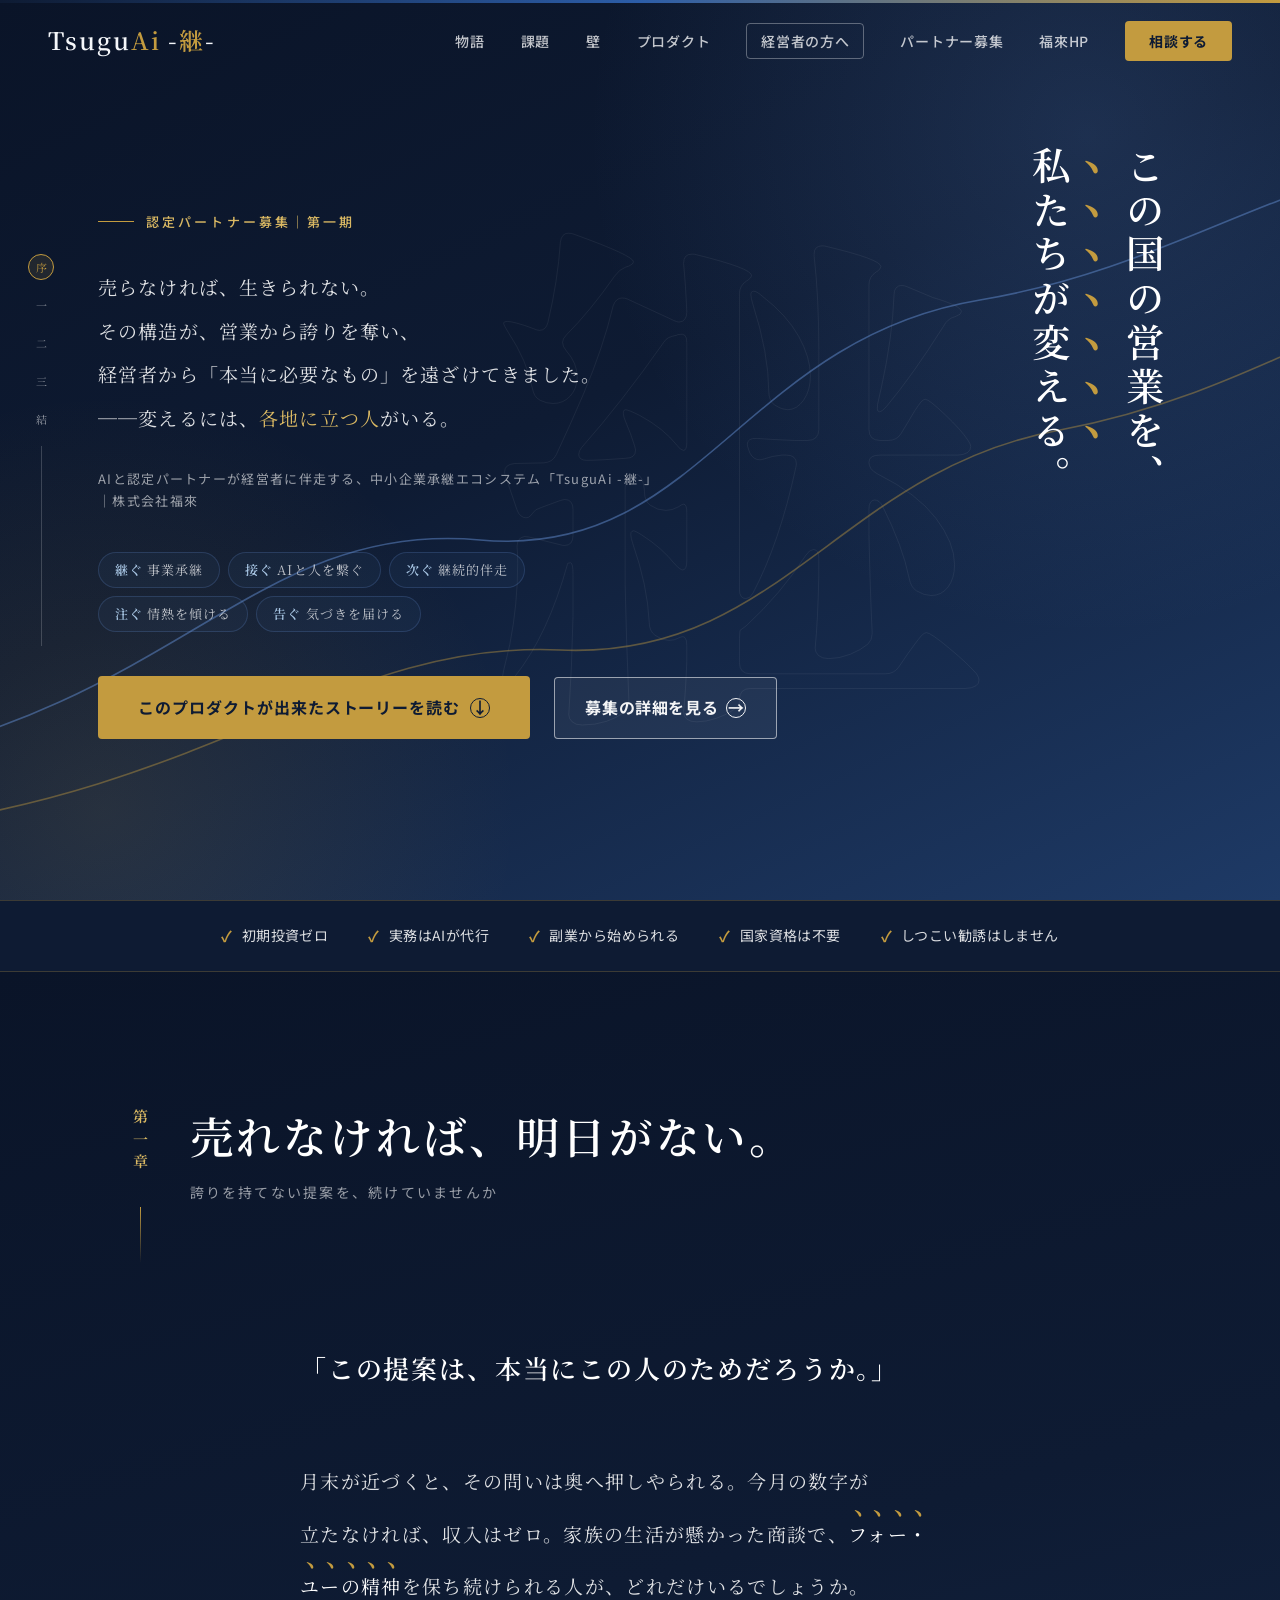
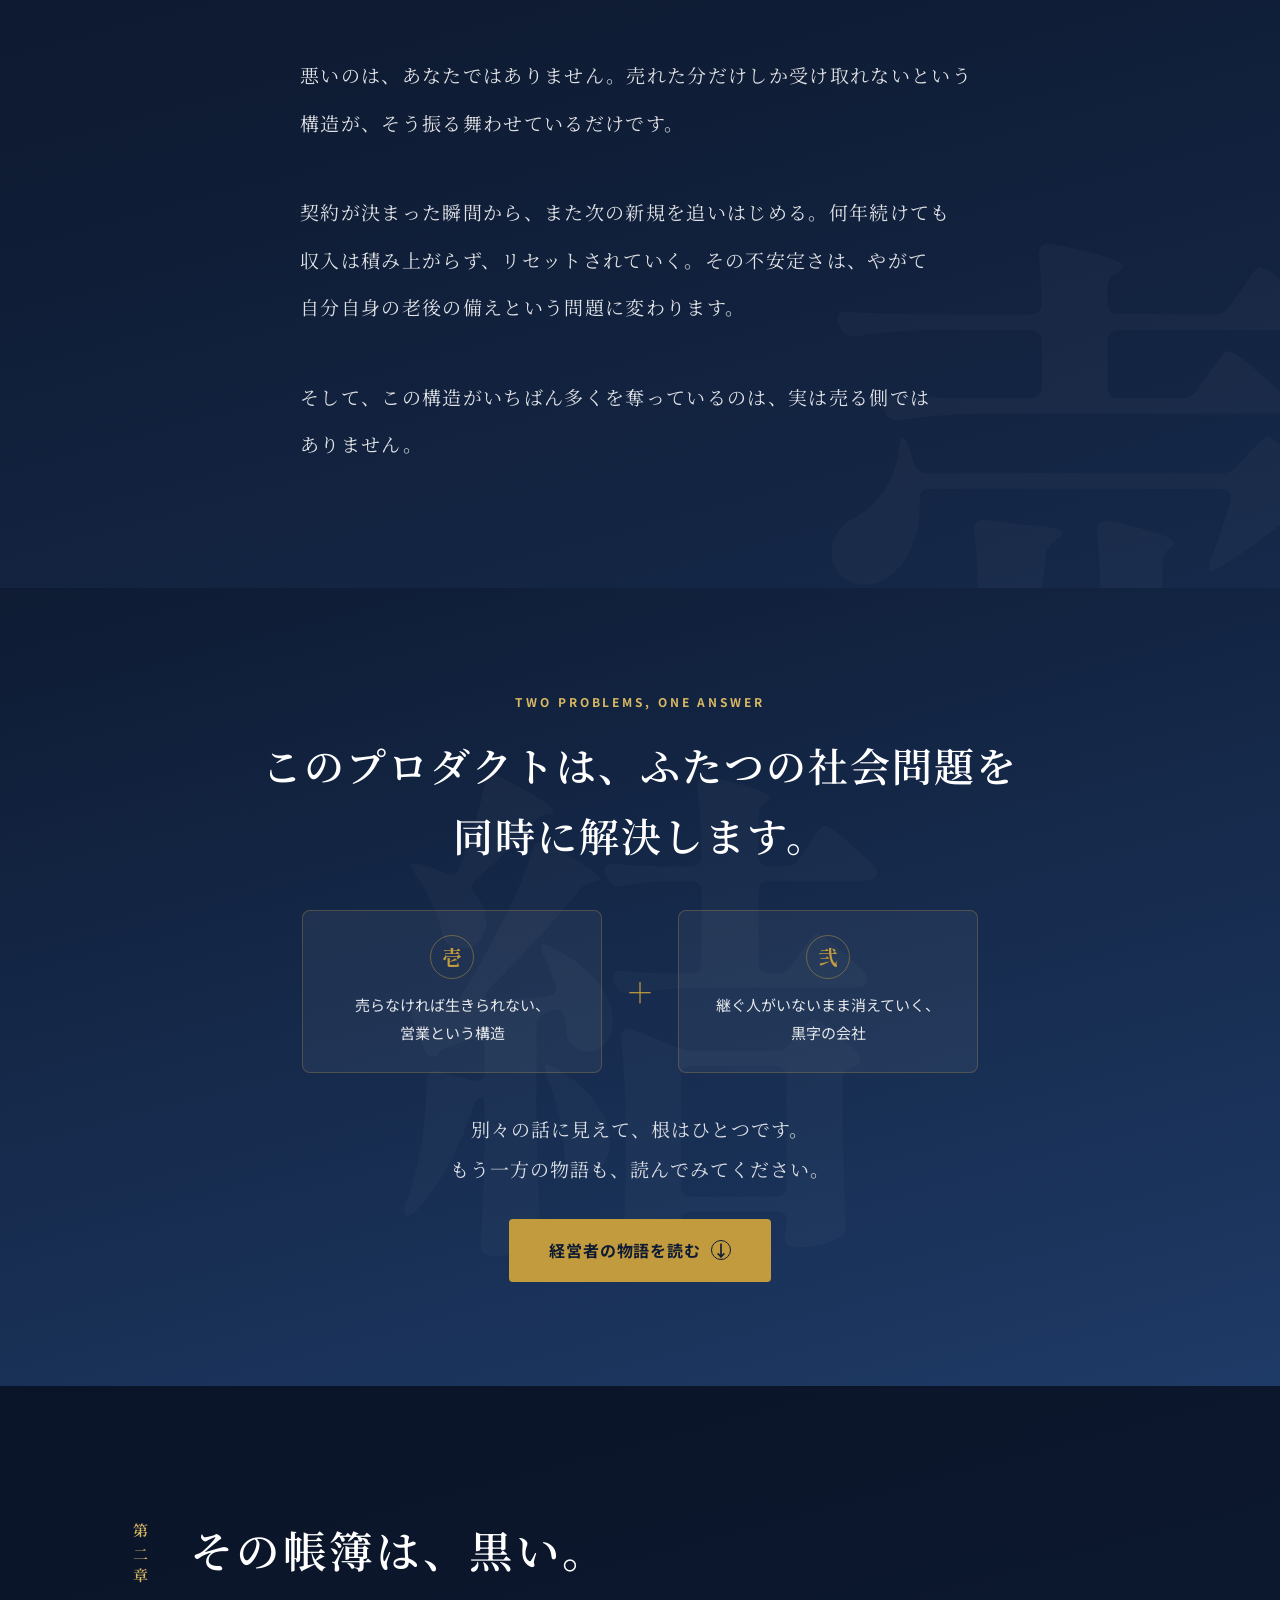
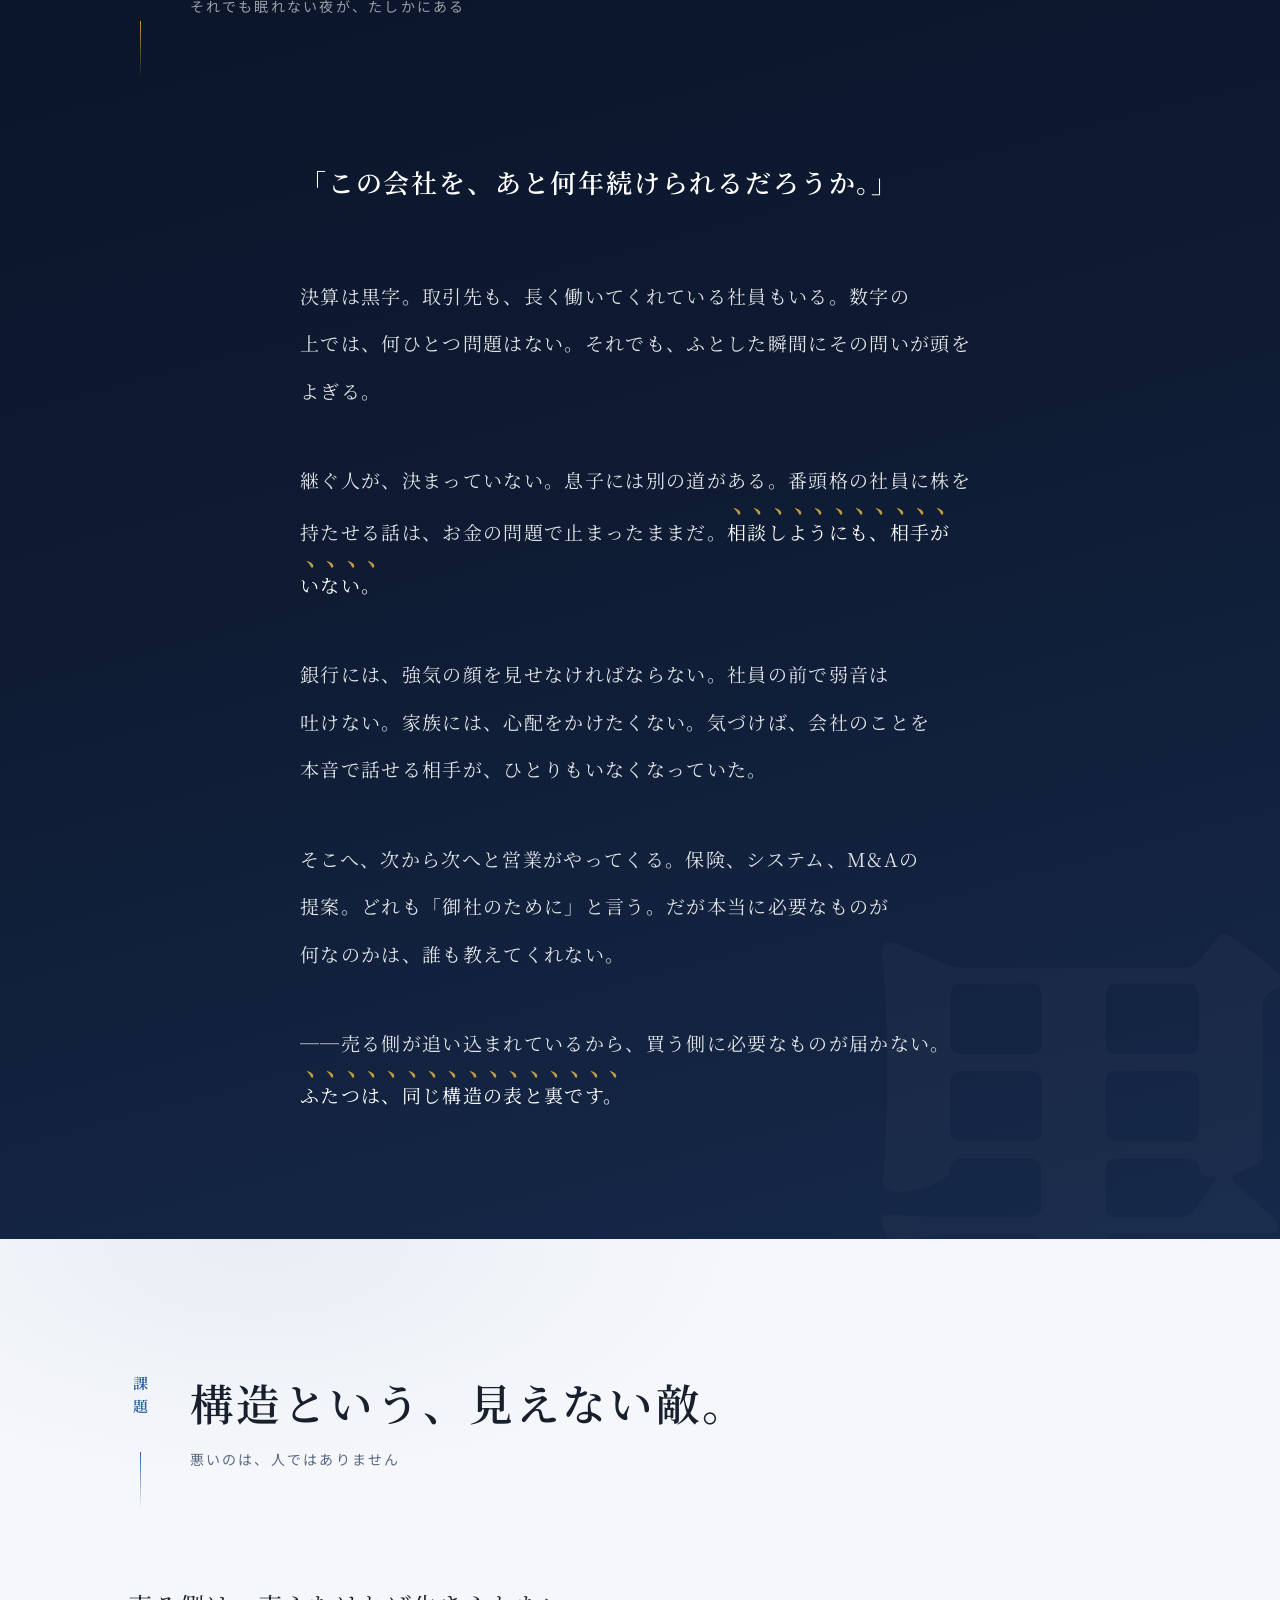
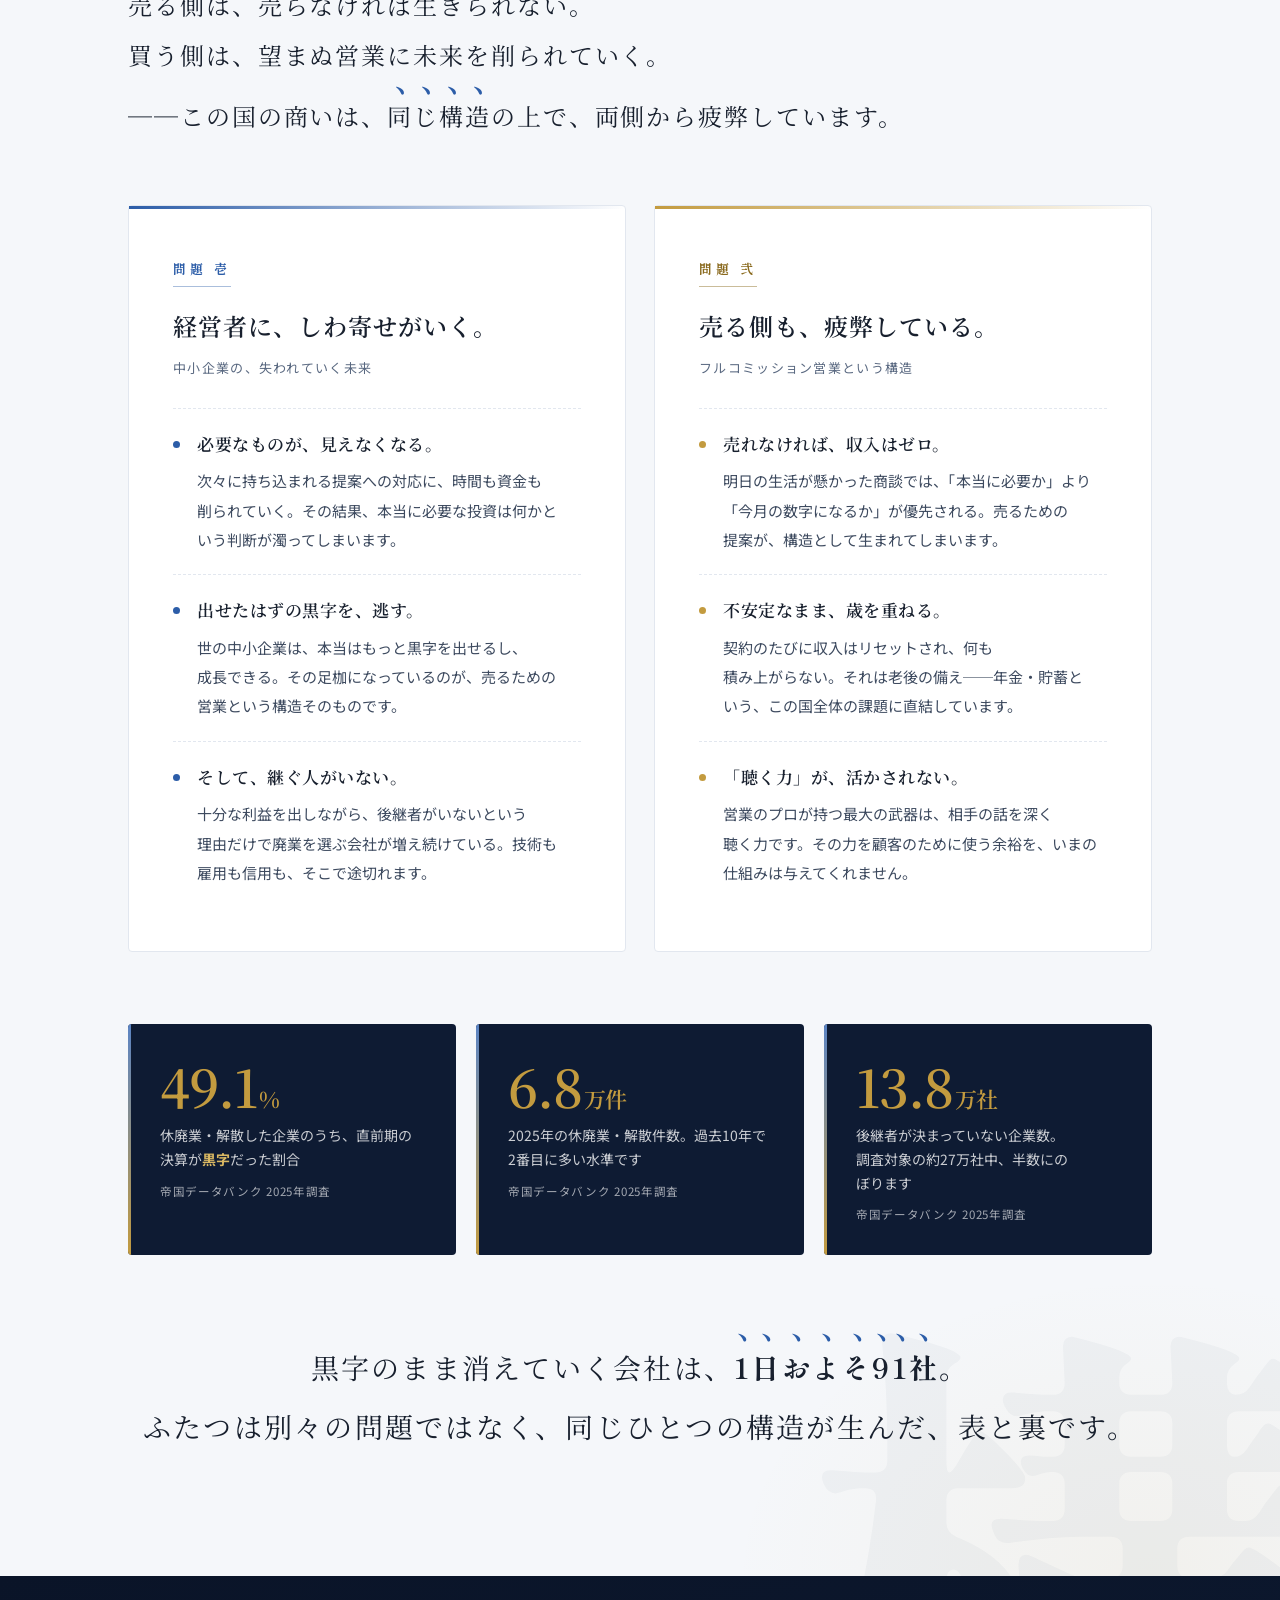
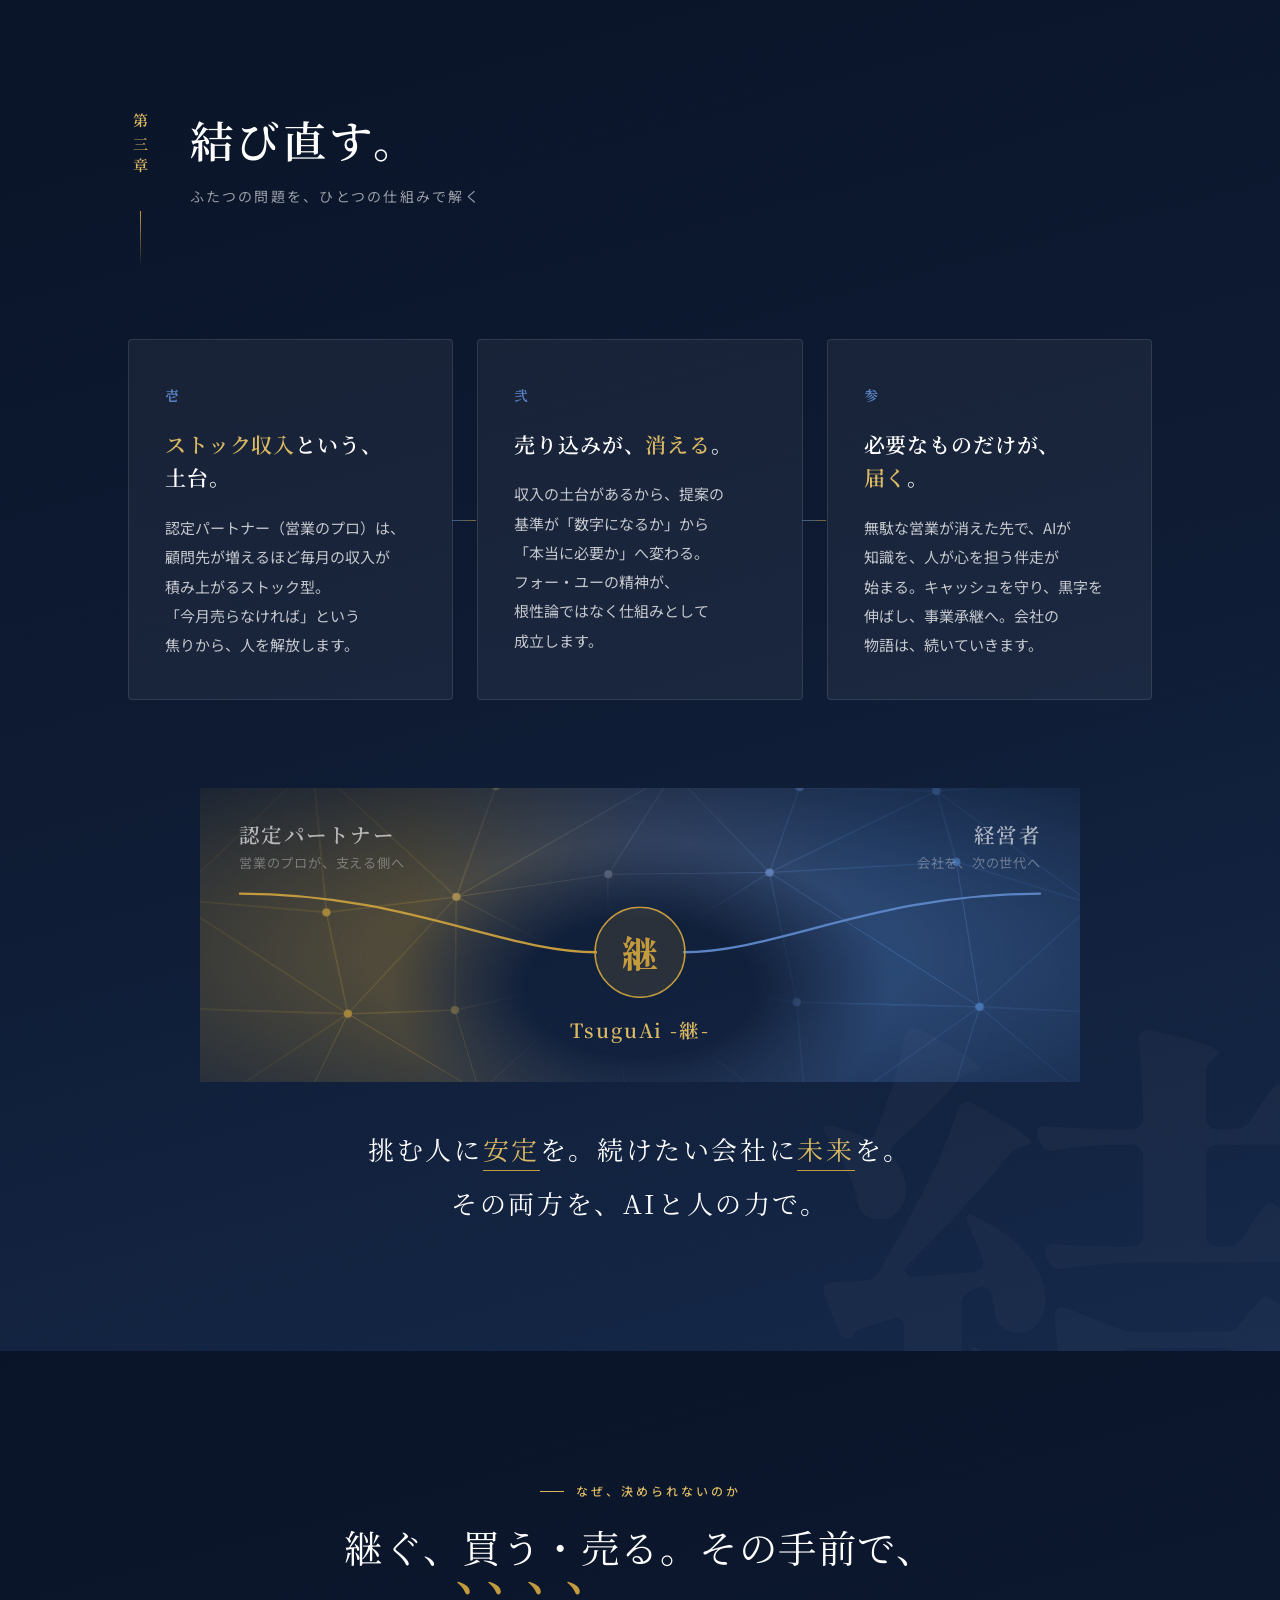
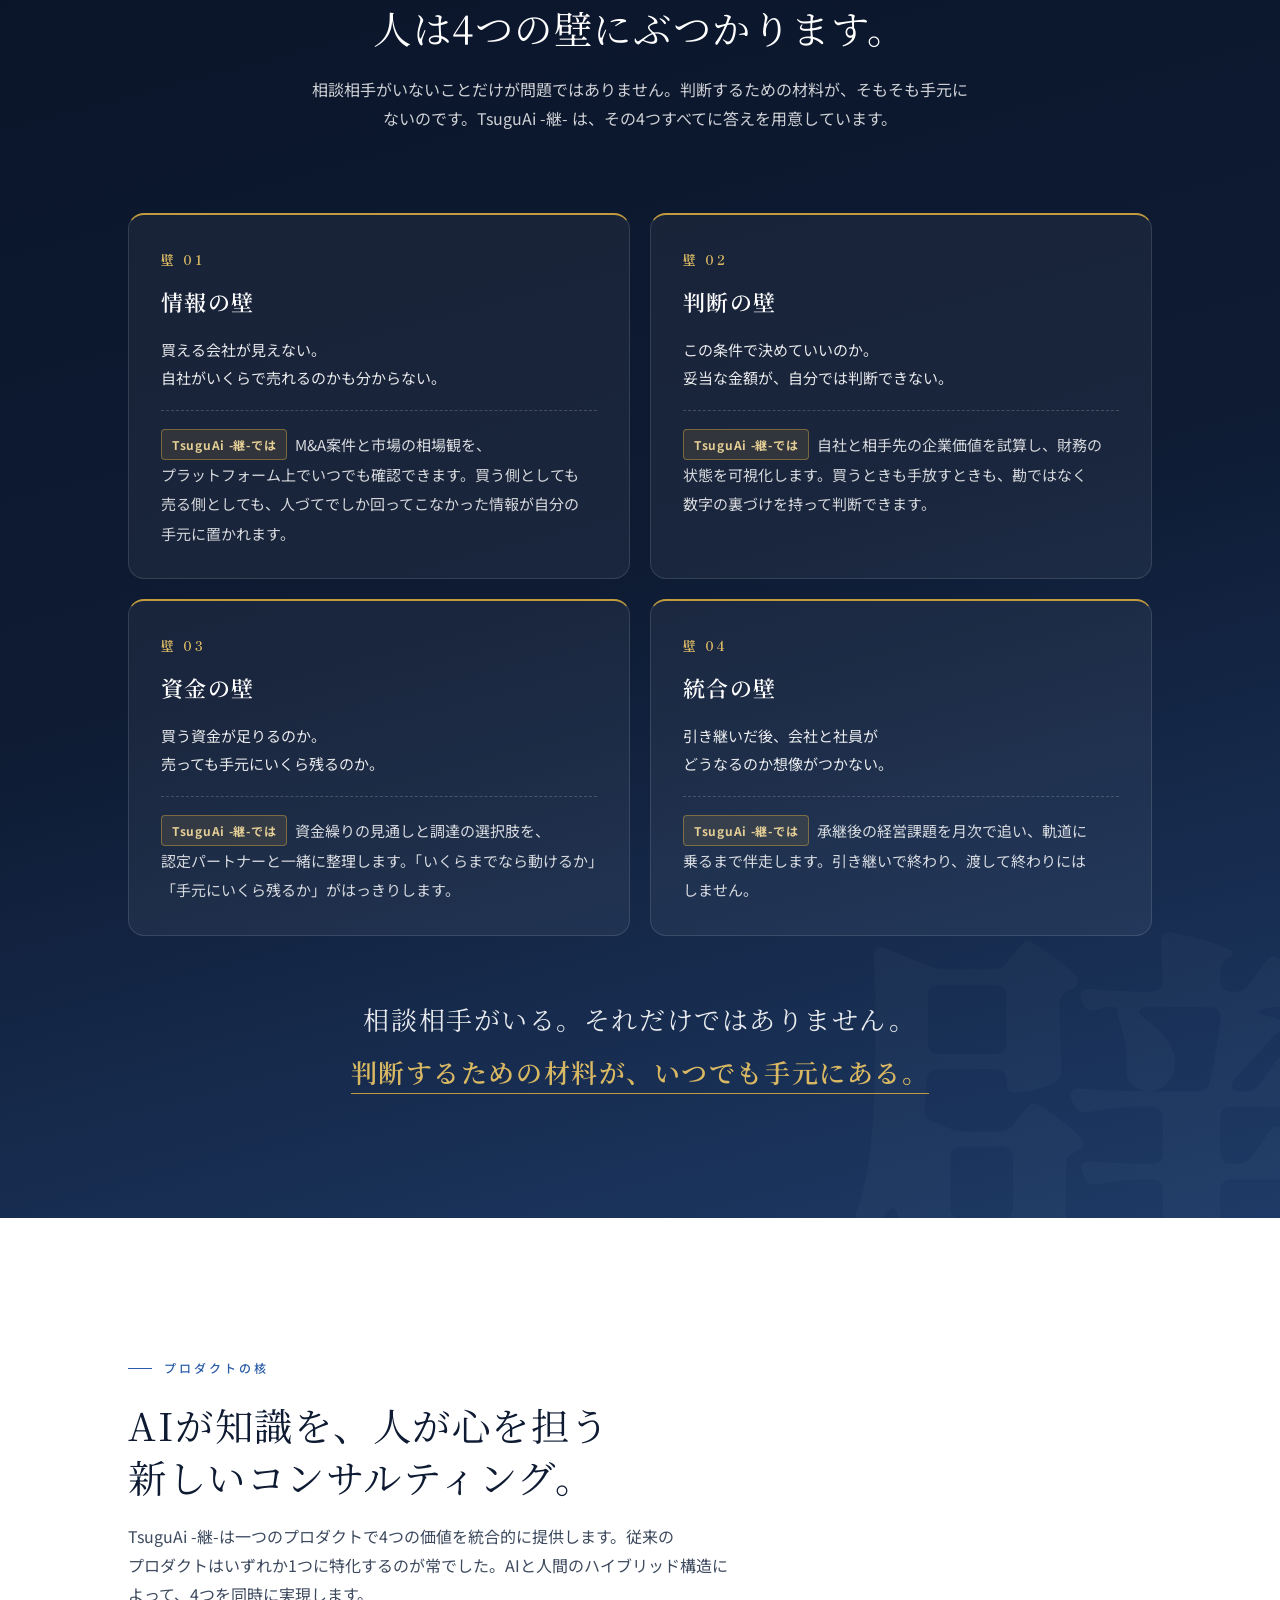
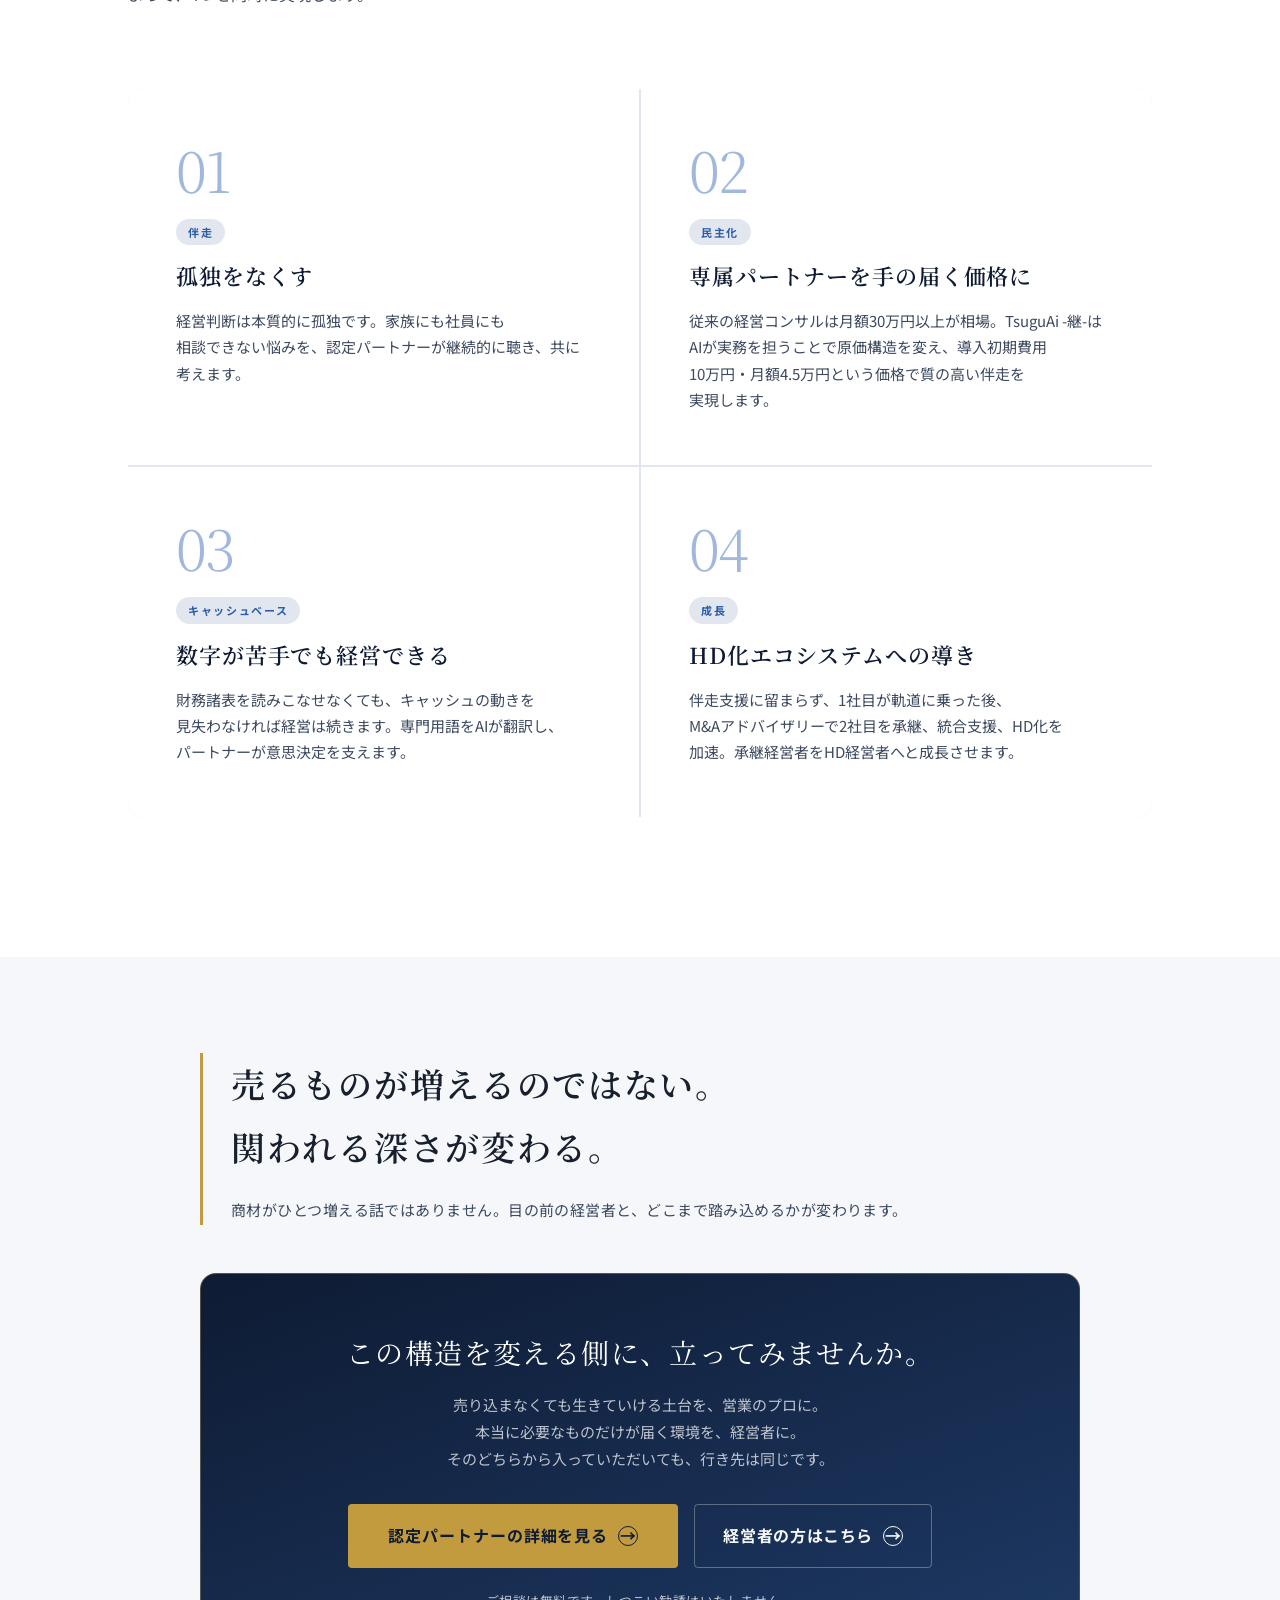
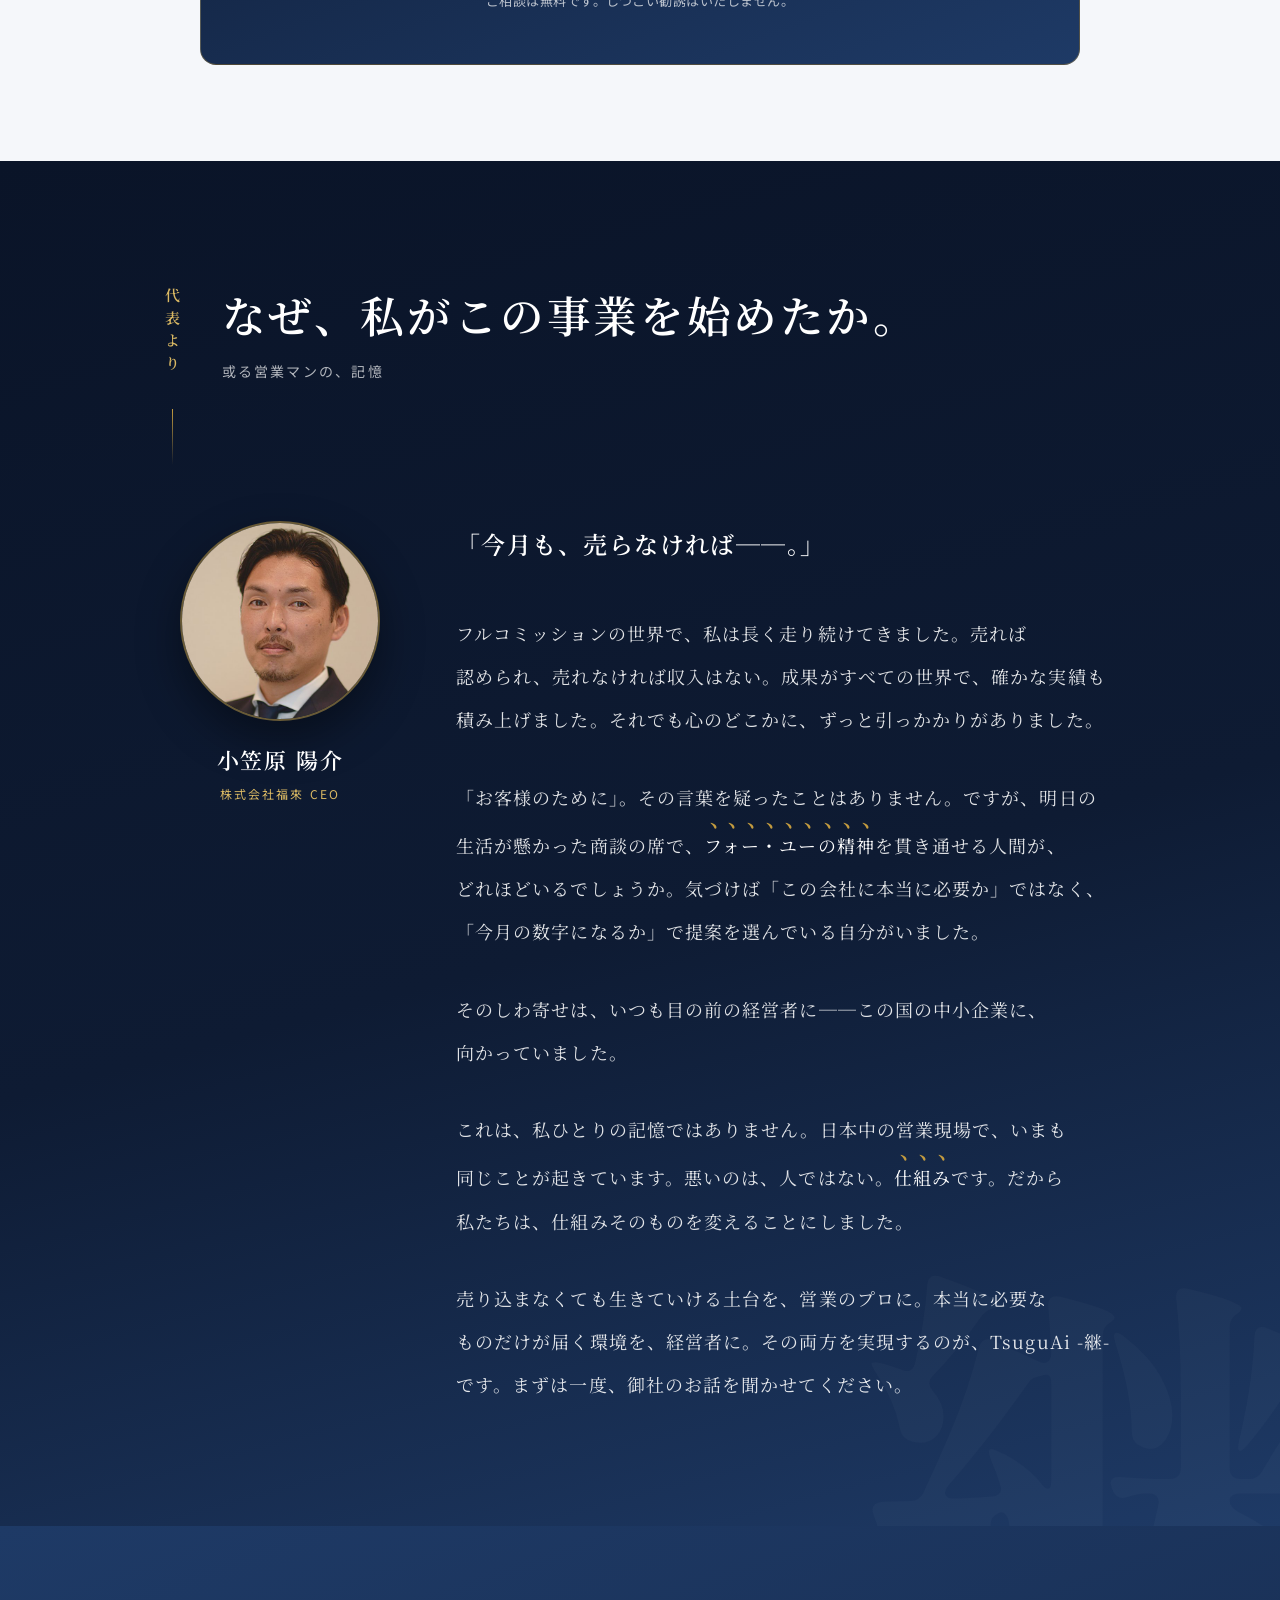
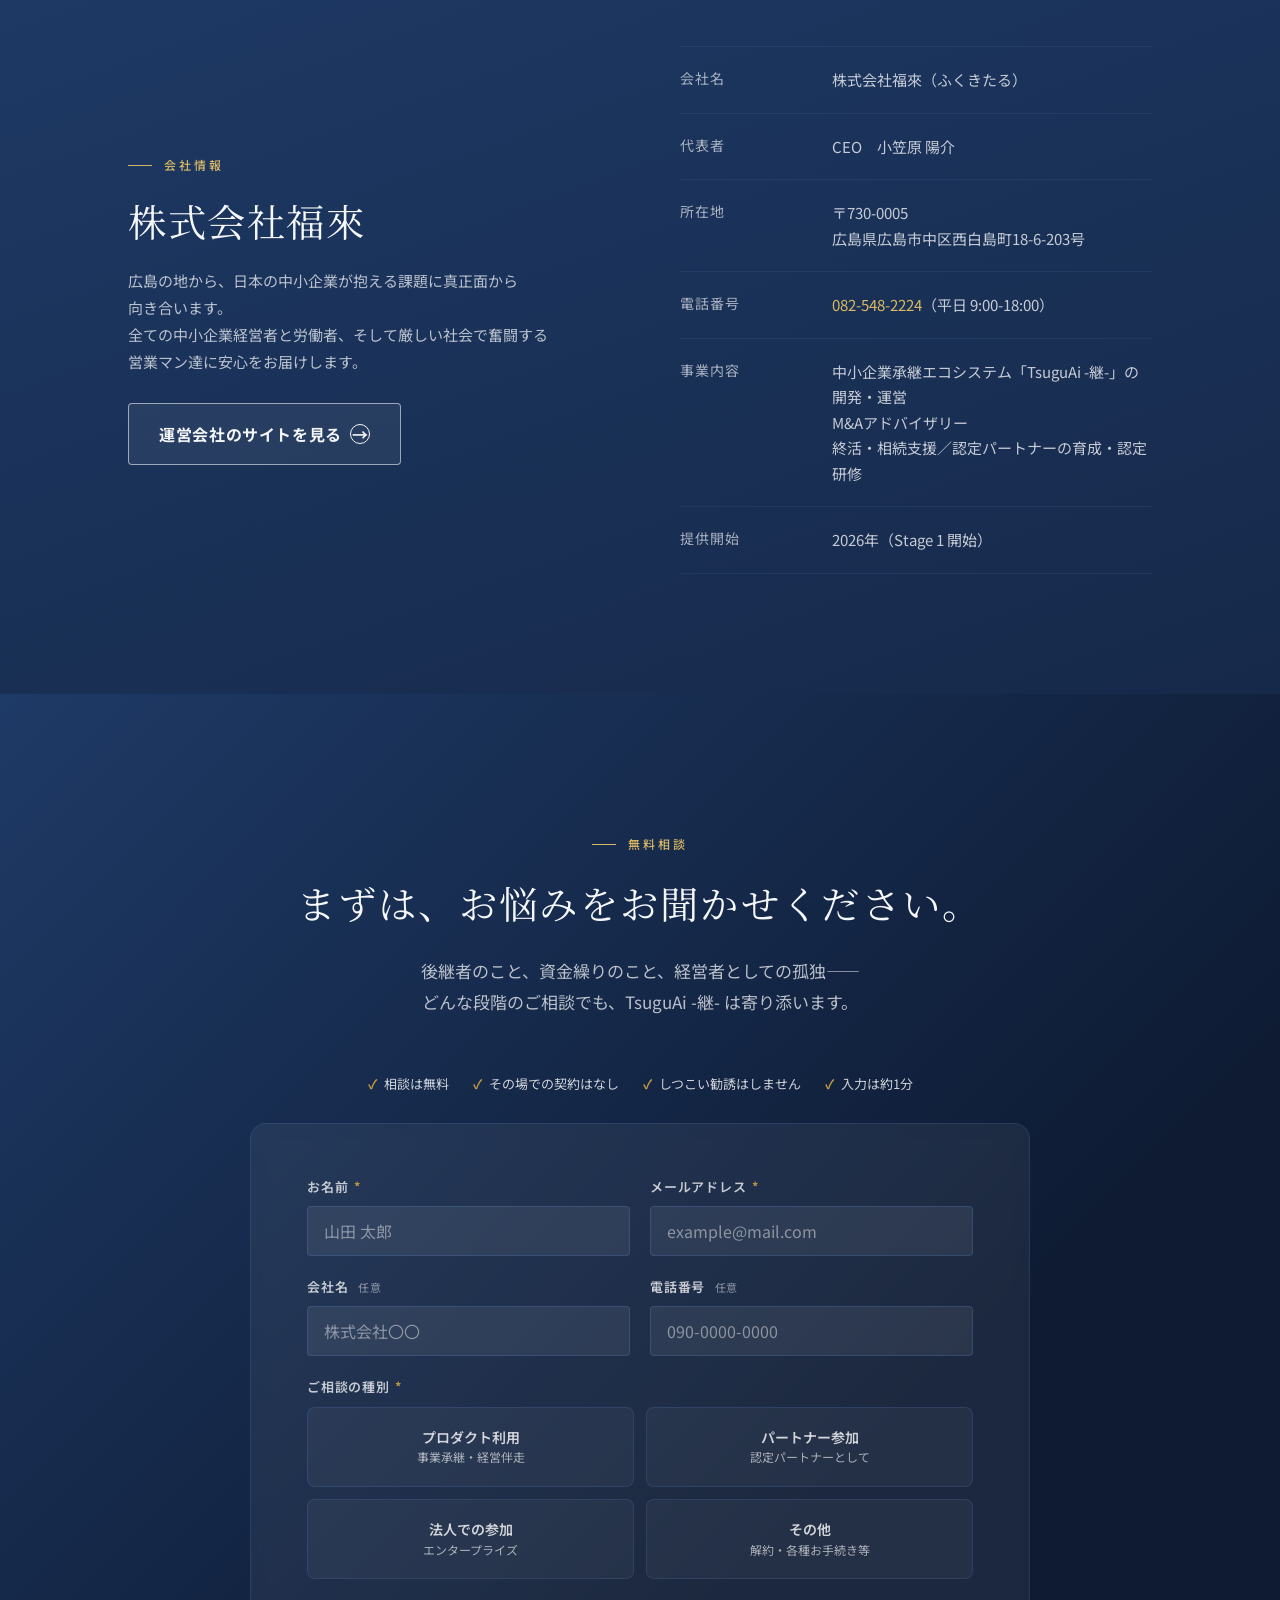
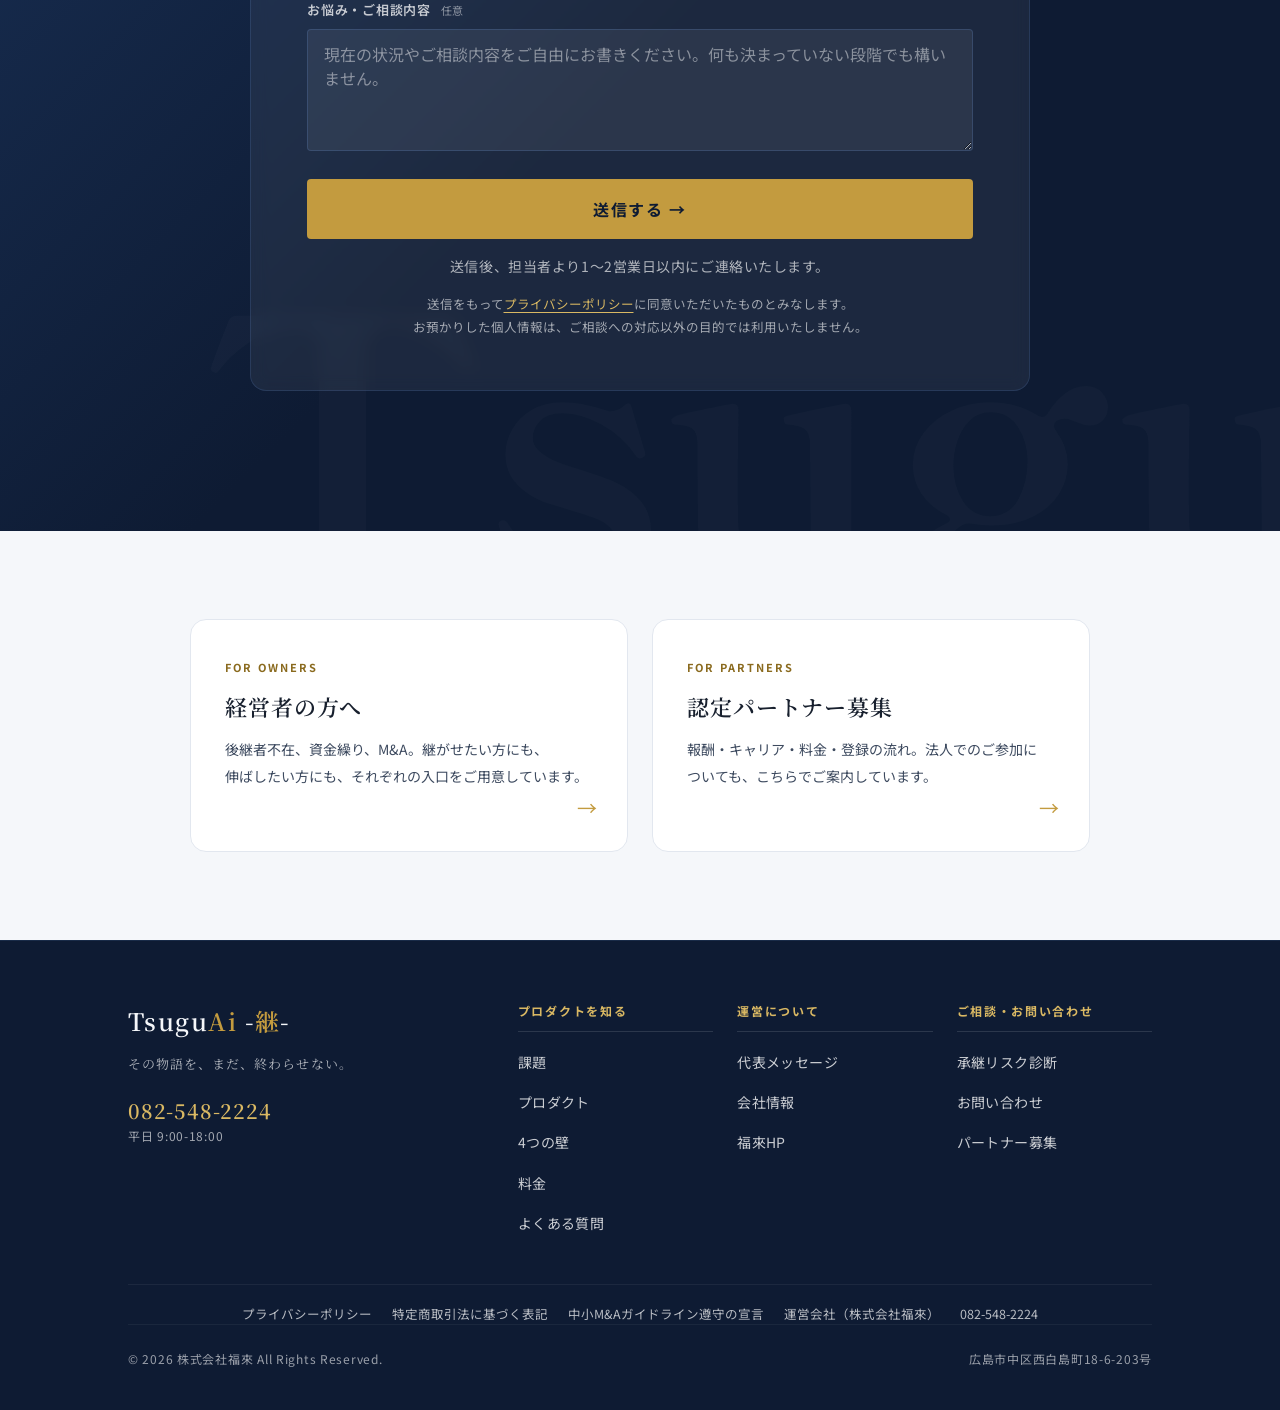
==== commit 512e0e98: "結びの図に続きを足す：点が線になり、線が面になる これまでは、パートナーと経営者の二点が「継」で結ばれたところで 図が終わっていた。結びが一組だけの世界に見えてしまう。  結ばれたあと、視野をゆっくり" ====
--- a/index.html
+++ b/index.html
@@ -362,6 +362,380 @@
 
     <div class="st-conv-wrap reveal">
       <svg class="st-conv" id="convSvg" viewBox="0 0 900 300" aria-label="左の認定パートナーと右の経営者を、中央のTsuguAi -継- が結ぶ図">
+        <defs>
+          <!-- 左のパートナー側の金から、右の経営者側の青へ。
+               面全体がこの一枚のグラデーションを共有する -->
+          <linearGradient id="stFieldGrad" gradientUnits="userSpaceOnUse" x1="-270" y1="0" x2="1170" y2="0">
+            <stop offset="0"    stop-color="#C39B3F"/>
+            <stop offset="0.34" stop-color="#C39B3F"/>
+            <stop offset="0.5"  stop-color="#7E8FB4"/>
+            <stop offset="0.66" stop-color="#5B8FD6"/>
+            <stop offset="1"    stop-color="#5B8FD6"/>
+          </linearGradient>
+          <!-- 面を抜く濃度。二重に効かせる。
+               外側：枠の縁で断ち切らず、遠くへ向かって薄れさせる（世界が続いて見えるように）
+               内側：中心の「継」とブランド名にかかる分だけ、丸く抜く -->
+          <radialGradient id="stFieldVignette" gradientUnits="userSpaceOnUse"
+                          cx="450" cy="168" r="850"
+                          gradientTransform="translate(450,168) scale(1,0.3333) translate(-450,-168)">
+            <stop offset="0"    stop-color="#fff"/>
+            <stop offset="0.35" stop-color="#fff"/>
+            <stop offset="1"   stop-color="#000"/>
+          </radialGradient>
+          <radialGradient id="stFieldCore">
+            <stop offset="0"    stop-color="#000" stop-opacity="1"/>
+            <stop offset="0.45" stop-color="#000" stop-opacity="1"/>
+            <stop offset="1"    stop-color="#000" stop-opacity="0"/>
+          </radialGradient>
+          <mask id="stFieldMask" maskUnits="userSpaceOnUse" x="-500" y="-300" width="2100" height="1100">
+            <rect x="-500" y="-300" width="2100" height="1100" fill="url(#stFieldVignette)"/>
+            <ellipse cx="450" cy="205" rx="255" ry="152" fill="url(#stFieldCore)"/>
+          </mask>
+        </defs>
+
+        <!-- 面：点がつながって世界になる。中央の「継」から外へ順に現れる -->
+        <g class="st-field" mask="url(#stFieldMask)" aria-hidden="true">
+          <g class="st-fd-faces">
+            <path class="st-fd-face" style="--d:1.24s" d="M-344.8,-119.4L-238,-145.3L-185.4,12.1Z"/>
+            <path class="st-fd-face" style="--d:1.27s" d="M-344.8,-119.4L-185.4,12.1L-372.3,-25.1Z"/>
+            <path class="st-fd-face" style="--d:1.15s" d="M-238,-145.3L-43.3,-128.5L-185.4,12.1Z"/>
+            <path class="st-fd-face" style="--d:1.08s" d="M-43.3,-128.5L-16,-21.4L-185.4,12.1Z"/>
+            <path class="st-fd-face" style="--d:0.98s" d="M-43.3,-128.5L98.9,-136.2L115.1,-24.2Z"/>
+            <path class="st-fd-face" style="--d:1s" d="M-43.3,-128.5L115.1,-24.2L-16,-21.4Z"/>
+            <path class="st-fd-face" style="--d:0.91s" d="M98.9,-136.2L282,-135.9L115.1,-24.2Z"/>
+            <path class="st-fd-face" style="--d:0.83s" d="M282,-135.9L302.6,-2.1L115.1,-24.2Z"/>
+            <path class="st-fd-face" style="--d:0.79s" d="M282,-135.9L483.5,-137.4L483.7,-15.6Z"/>
+            <path class="st-fd-face" style="--d:0.77s" d="M282,-135.9L483.7,-15.6L302.6,-2.1Z"/>
+            <path class="st-fd-face" style="--d:0.8s" d="M483.5,-137.4L590.6,-119.9L483.7,-15.6Z"/>
+            <path class="st-fd-face" style="--d:0.77s" d="M590.6,-119.9L613.2,-0.9L483.7,-15.6Z"/>
+            <path class="st-fd-face" style="--d:0.89s" d="M590.6,-119.9L818.5,-140.9L753.2,3.1Z"/>
+            <path class="st-fd-face" style="--d:0.82s" d="M590.6,-119.9L753.2,3.1L613.2,-0.9Z"/>
+            <path class="st-fd-face" style="--d:0.97s" d="M818.5,-140.9L946.4,-106.6L753.2,3.1Z"/>
+            <path class="st-fd-face" style="--d:0.98s" d="M946.4,-106.6L915.4,-10.4L753.2,3.1Z"/>
+            <path class="st-fd-face st-fd-far" style="--d:1.15s" d="M946.4,-106.6L1123.2,-103.5L1083.7,-40.6Z"/>
+            <path class="st-fd-face" style="--d:1.08s" d="M946.4,-106.6L1083.7,-40.6L915.4,-10.4Z"/>
+            <path class="st-fd-face st-fd-far" style="--d:1.24s" d="M1123.2,-103.5L1267.6,-116.5L1083.7,-40.6Z"/>
+            <path class="st-fd-face st-fd-far" style="--d:1.28s" d="M1267.6,-116.5L1307.1,9.4L1083.7,-40.6Z"/>
+            <path class="st-fd-face" style="--d:1.27s" d="M-372.3,-25.1L-185.4,12.1L-396.6,84.2Z"/>
+            <path class="st-fd-face" style="--d:1.21s" d="M-185.4,12.1L-200.7,126L-396.6,84.2Z"/>
+            <path class="st-fd-face" style="--d:1.05s" d="M-185.4,12.1L-16,-21.4L-28.8,113.8Z"/>
+            <path class="st-fd-face" style="--d:1.1s" d="M-185.4,12.1L-28.8,113.8L-200.7,126Z"/>
+            <path class="st-fd-face" style="--d:0.96s" d="M-16,-21.4L115.1,-24.2L-28.8,113.8Z"/>
+            <path class="st-fd-face" style="--d:0.91s" d="M115.1,-24.2L129.2,127.2L-28.8,113.8Z"/>
+            <path class="st-fd-face" style="--d:0.79s" d="M115.1,-24.2L302.6,-2.1L262.2,111.3Z"/>
+            <path class="st-fd-face" style="--d:0.82s" d="M115.1,-24.2L262.2,111.3L129.2,127.2Z"/>
+            <path class="st-fd-face" style="--d:0.71s" d="M302.6,-2.1L483.7,-15.6L262.2,111.3Z"/>
+            <path class="st-fd-face" style="--d:0.66s" d="M483.7,-15.6L417.5,88.3L262.2,111.3Z"/>
+            <path class="st-fd-face" style="--d:0.72s" d="M483.7,-15.6L613.2,-0.9L582.4,86.5Z"/>
+            <path class="st-fd-face" style="--d:0.66s" d="M483.7,-15.6L582.4,86.5L417.5,88.3Z"/>
+            <path class="st-fd-face" style="--d:0.77s" d="M613.2,-0.9L753.2,3.1L582.4,86.5Z"/>
+            <path class="st-fd-face" style="--d:0.8s" d="M753.2,3.1L773.5,75.7L582.4,86.5Z"/>
+            <path class="st-fd-face" style="--d:0.95s" d="M753.2,3.1L915.4,-10.4L912.9,119Z"/>
+            <path class="st-fd-face" style="--d:0.9s" d="M753.2,3.1L912.9,119L773.5,75.7Z"/>
+            <path class="st-fd-face" style="--d:1.05s" d="M915.4,-10.4L1083.7,-40.6L912.9,119Z"/>
+            <path class="st-fd-face" style="--d:1.11s" d="M1083.7,-40.6L1138,89.7L912.9,119Z"/>
+            <path class="st-fd-face st-fd-far" style="--d:1.28s" d="M1083.7,-40.6L1307.1,9.4L1293.7,100.6Z"/>
+            <path class="st-fd-face st-fd-far" style="--d:1.22s" d="M1083.7,-40.6L1293.7,100.6L1138,89.7Z"/>
+            <path class="st-fd-face" style="--d:1.22s" d="M-396.6,84.2L-200.7,126L-243.6,203.7Z"/>
+            <path class="st-fd-face st-fd-far" style="--d:1.27s" d="M-396.6,84.2L-243.6,203.7L-356.6,207.4Z"/>
+            <path class="st-fd-face" style="--d:1.11s" d="M-200.7,126L-28.8,113.8L-243.6,203.7Z"/>
+            <path class="st-fd-face" style="--d:1.06s" d="M-28.8,113.8L-34.1,225.1L-243.6,203.7Z"/>
+            <path class="st-fd-face" style="--d:0.89s" d="M-28.8,113.8L129.2,127.2L151.2,230.9Z"/>
+            <path class="st-fd-face" style="--d:0.94s" d="M-28.8,113.8L151.2,230.9L-34.1,225.1Z"/>
+            <path class="st-fd-face" style="--d:0.8s" d="M129.2,127.2L262.2,111.3L151.2,230.9Z"/>
+            <path class="st-fd-face" style="--d:0.76s" d="M262.2,111.3L260.7,227.1L151.2,230.9Z"/>
+            <path class="st-fd-face" style="--d:0.64s" d="M262.2,111.3L417.5,88.3L414.9,191.5Z"/>
+            <path class="st-fd-face" style="--d:0.68s" d="M262.2,111.3L414.9,191.5L260.7,227.1Z"/>
+            <path class="st-fd-face" style="--d:0.6s" d="M417.5,88.3L582.4,86.5L414.9,191.5Z"/>
+            <path class="st-fd-face" style="--d:0.63s" d="M582.4,86.5L610.2,219L414.9,191.5Z"/>
+            <path class="st-fd-face" style="--d:0.8s" d="M582.4,86.5L773.5,75.7L797.4,223.8Z"/>
+            <path class="st-fd-face" style="--d:0.75s" d="M582.4,86.5L797.4,223.8L610.2,219Z"/>
+            <path class="st-fd-face" style="--d:0.9s" d="M773.5,75.7L912.9,119L797.4,223.8Z"/>
+            <path class="st-fd-face" style="--d:0.95s" d="M912.9,119L935.7,230.3L797.4,223.8Z"/>
+            <path class="st-fd-face" style="--d:1.12s" d="M912.9,119L1138,89.7L1143.4,192.6Z"/>
+            <path class="st-fd-face" style="--d:1.05s" d="M912.9,119L1143.4,192.6L935.7,230.3Z"/>
+            <path class="st-fd-face st-fd-far" style="--d:1.23s" d="M1138,89.7L1293.7,100.6L1143.4,192.6Z"/>
+            <path class="st-fd-face st-fd-far" style="--d:1.27s" d="M1293.7,100.6L1267.1,216.6L1143.4,192.6Z"/>
+            <path class="st-fd-face st-fd-far" style="--d:1.26s" d="M-356.6,207.4L-243.6,203.7L-342.2,331.2Z"/>
+            <path class="st-fd-face" style="--d:1.21s" d="M-243.6,203.7L-202.9,332.6L-342.2,331.2Z"/>
+            <path class="st-fd-face" style="--d:1.07s" d="M-243.6,203.7L-34.1,225.1L-35.9,355Z"/>
+            <path class="st-fd-face" style="--d:1.12s" d="M-243.6,203.7L-35.9,355L-202.9,332.6Z"/>
+            <path class="st-fd-face" style="--d:0.95s" d="M-34.1,225.1L151.2,230.9L-35.9,355Z"/>
+            <path class="st-fd-face" style="--d:0.92s" d="M151.2,230.9L92.5,351.8L-35.9,355Z"/>
+            <path class="st-fd-face" style="--d:0.77s" d="M151.2,230.9L260.7,227.1L285.9,311.2Z"/>
+            <path class="st-fd-face" style="--d:0.83s" d="M151.2,230.9L285.9,311.2L92.5,351.8Z"/>
+            <path class="st-fd-face" style="--d:0.69s" d="M260.7,227.1L414.9,191.5L285.9,311.2Z"/>
+            <path class="st-fd-face" style="--d:0.67s" d="M414.9,191.5L438.2,323.5L285.9,311.2Z"/>
+            <path class="st-fd-face" style="--d:0.67s" d="M414.9,191.5L610.2,219L620.8,348.7Z"/>
+            <path class="st-fd-face" style="--d:0.67s" d="M414.9,191.5L620.8,348.7L438.2,323.5Z"/>
+            <path class="st-fd-face" style="--d:0.78s" d="M610.2,219L797.4,223.8L620.8,348.7Z"/>
+            <path class="st-fd-face" style="--d:0.83s" d="M797.4,223.8L765.2,325.5L620.8,348.7Z"/>
+            <path class="st-fd-face" style="--d:0.97s" d="M797.4,223.8L935.7,230.3L944.1,348.2Z"/>
+            <path class="st-fd-face" style="--d:0.92s" d="M797.4,223.8L944.1,348.2L765.2,325.5Z"/>
+            <path class="st-fd-face" style="--d:1.07s" d="M935.7,230.3L1143.4,192.6L944.1,348.2Z"/>
+            <path class="st-fd-face" style="--d:1.14s" d="M1143.4,192.6L1139.3,360.5L944.1,348.2Z"/>
+            <path class="st-fd-face st-fd-far" style="--d:1.27s" d="M1143.4,192.6L1267.1,216.6L1285,341.5Z"/>
+            <path class="st-fd-face st-fd-far" style="--d:1.24s" d="M1143.4,192.6L1285,341.5L1139.3,360.5Z"/>
+            <path class="st-fd-face" style="--d:1.23s" d="M-342.2,331.2L-202.9,332.6L-239.6,446.5Z"/>
+            <path class="st-fd-face st-fd-far" style="--d:1.28s" d="M-342.2,331.2L-239.6,446.5L-344.8,467.3Z"/>
+            <path class="st-fd-face" style="--d:1.14s" d="M-202.9,332.6L-35.9,355L-239.6,446.5Z"/>
+            <path class="st-fd-face" style="--d:1.11s" d="M-35.9,355L-40.2,431.4L-239.6,446.5Z"/>
+            <path class="st-fd-face" style="--d:0.96s" d="M-35.9,355L92.5,351.8L147.6,473.2Z"/>
+            <path class="st-fd-face" style="--d:1s" d="M-35.9,355L147.6,473.2L-40.2,431.4Z"/>
+            <path class="st-fd-face" style="--d:0.87s" d="M92.5,351.8L285.9,311.2L147.6,473.2Z"/>
+            <path class="st-fd-face" style="--d:0.84s" d="M285.9,311.2L290.7,448.3L147.6,473.2Z"/>
+            <path class="st-fd-face" style="--d:0.73s" d="M285.9,311.2L438.2,323.5L417.8,425.1Z"/>
+            <path class="st-fd-face" style="--d:0.78s" d="M285.9,311.2L417.8,425.1L290.7,448.3Z"/>
+            <path class="st-fd-face" style="--d:0.74s" d="M438.2,323.5L620.8,348.7L417.8,425.1Z"/>
+            <path class="st-fd-face" style="--d:0.79s" d="M620.8,348.7L648.4,448.2L417.8,425.1Z"/>
+            <path class="st-fd-face" style="--d:0.87s" d="M620.8,348.7L765.2,325.5L811.5,463Z"/>
+            <path class="st-fd-face" style="--d:0.87s" d="M620.8,348.7L811.5,463L648.4,448.2Z"/>
+            <path class="st-fd-face" style="--d:0.96s" d="M765.2,325.5L944.1,348.2L811.5,463Z"/>
+            <path class="st-fd-face" style="--d:1.04s" d="M944.1,348.2L980.3,470.3L811.5,463Z"/>
+            <path class="st-fd-face" style="--d:1.14s" d="M944.1,348.2L1139.3,360.5L1100.8,439.3Z"/>
+            <path class="st-fd-face" style="--d:1.11s" d="M944.1,348.2L1100.8,439.3L980.3,470.3Z"/>
+            <path class="st-fd-face st-fd-far" style="--d:1.24s" d="M1139.3,360.5L1285,341.5L1100.8,439.3Z"/>
+            <path class="st-fd-face st-fd-far" style="--d:1.28s" d="M1285,341.5L1243.1,474.7L1100.8,439.3Z"/>
+          </g>
+          <g class="st-fd-edges">
+            <line class="st-fd-edge st-fd-far" style="--d:0.84s" x1="-344.8" y1="-119.4" x2="-238" y2="-145.3"/>
+            <line class="st-fd-edge st-fd-far" style="--d:0.88s" x1="-344.8" y1="-119.4" x2="-372.3" y2="-25.1"/>
+            <line class="st-fd-edge" style="--d:0.8s" x1="-344.8" y1="-119.4" x2="-185.4" y2="12.1"/>
+            <line class="st-fd-edge st-fd-far" style="--d:0.73s" x1="-238" y1="-145.3" x2="-43.3" y2="-128.5"/>
+            <line class="st-fd-edge" style="--d:0.76s" x1="-238" y1="-145.3" x2="-185.4" y2="12.1"/>
+            <line class="st-fd-edge" style="--d:0.69s" x1="-43.3" y1="-128.5" x2="-185.4" y2="12.1"/>
+            <line class="st-fd-edge st-fd-far" style="--d:0.62s" x1="-43.3" y1="-128.5" x2="98.9" y2="-136.2"/>
+            <line class="st-fd-edge" style="--d:0.63s" x1="-43.3" y1="-128.5" x2="-16" y2="-21.4"/>
+            <line class="st-fd-edge" style="--d:0.59s" x1="-43.3" y1="-128.5" x2="115.1" y2="-24.2"/>
+            <line class="st-fd-edge st-fd-far" style="--d:0.52s" x1="98.9" y1="-136.2" x2="282" y2="-135.9"/>
+            <line class="st-fd-edge" style="--d:0.54s" x1="98.9" y1="-136.2" x2="115.1" y2="-24.2"/>
+            <line class="st-fd-edge" style="--d:0.48s" x1="282" y1="-135.9" x2="115.1" y2="-24.2"/>
+            <line class="st-fd-edge st-fd-far" style="--d:0.45s" x1="282" y1="-135.9" x2="483.5" y2="-137.4"/>
+            <line class="st-fd-edge" style="--d:0.43s" x1="282" y1="-135.9" x2="302.6" y2="-2.1"/>
+            <line class="st-fd-edge" style="--d:0.4s" x1="282" y1="-135.9" x2="483.7" y2="-15.6"/>
+            <line class="st-fd-edge st-fd-far" style="--d:0.45s" x1="483.5" y1="-137.4" x2="590.6" y2="-119.9"/>
+            <line class="st-fd-edge" style="--d:0.4s" x1="483.5" y1="-137.4" x2="483.7" y2="-15.6"/>
+            <line class="st-fd-edge" style="--d:0.4s" x1="590.6" y1="-119.9" x2="483.7" y2="-15.6"/>
+            <line class="st-fd-edge st-fd-far" style="--d:0.51s" x1="590.6" y1="-119.9" x2="818.5" y2="-140.9"/>
+            <line class="st-fd-edge" style="--d:0.42s" x1="590.6" y1="-119.9" x2="613.2" y2="-0.9"/>
+            <line class="st-fd-edge" style="--d:0.45s" x1="590.6" y1="-119.9" x2="753.2" y2="3.1"/>
+            <line class="st-fd-edge st-fd-far" style="--d:0.62s" x1="818.5" y1="-140.9" x2="946.4" y2="-106.6"/>
+            <line class="st-fd-edge" style="--d:0.53s" x1="818.5" y1="-140.9" x2="753.2" y2="3.1"/>
+            <line class="st-fd-edge" style="--d:0.57s" x1="946.4" y1="-106.6" x2="753.2" y2="3.1"/>
+            <line class="st-fd-edge st-fd-far" style="--d:0.72s" x1="946.4" y1="-106.6" x2="1123.2" y2="-103.5"/>
+            <line class="st-fd-edge" style="--d:0.63s" x1="946.4" y1="-106.6" x2="915.4" y2="-10.4"/>
+            <line class="st-fd-edge st-fd-far" style="--d:0.69s" x1="946.4" y1="-106.6" x2="1083.7" y2="-40.6"/>
+            <line class="st-fd-edge st-fd-far" style="--d:0.84s" x1="1123.2" y1="-103.5" x2="1267.6" y2="-116.5"/>
+            <line class="st-fd-edge st-fd-far" style="--d:0.76s" x1="1123.2" y1="-103.5" x2="1083.7" y2="-40.6"/>
+            <line class="st-fd-edge st-fd-far" style="--d:0.82s" x1="1267.6" y1="-116.5" x2="1083.7" y2="-40.6"/>
+            <line class="st-fd-edge st-fd-far" style="--d:0.9s" x1="1267.6" y1="-116.5" x2="1307.1" y2="9.4"/>
+            <line class="st-fd-edge" style="--d:0.8s" x1="-372.3" y1="-25.1" x2="-185.4" y2="12.1"/>
+            <line class="st-fd-edge st-fd-far" style="--d:0.88s" x1="-372.3" y1="-25.1" x2="-396.6" y2="84.2"/>
+            <line class="st-fd-edge" style="--d:0.8s" x1="-185.4" y1="12.1" x2="-396.6" y2="84.2"/>
+            <line class="st-fd-edge" style="--d:0.66s" x1="-185.4" y1="12.1" x2="-16" y2="-21.4"/>
+            <line class="st-fd-edge" style="--d:0.72s" x1="-185.4" y1="12.1" x2="-200.7" y2="126"/>
+            <line class="st-fd-edge" style="--d:0.66s" x1="-185.4" y1="12.1" x2="-28.8" y2="113.8"/>
+            <line class="st-fd-edge" style="--d:0.56s" x1="-16" y1="-21.4" x2="115.1" y2="-24.2"/>
+            <line class="st-fd-edge" style="--d:0.59s" x1="-16" y1="-21.4" x2="-28.8" y2="113.8"/>
+            <line class="st-fd-edge" style="--d:0.54s" x1="115.1" y1="-24.2" x2="-28.8" y2="113.8"/>
+            <line class="st-fd-edge" style="--d:0.44s" x1="115.1" y1="-24.2" x2="302.6" y2="-2.1"/>
+            <line class="st-fd-edge" style="--d:0.48s" x1="115.1" y1="-24.2" x2="129.2" y2="127.2"/>
+            <line class="st-fd-edge" style="--d:0.43s" x1="115.1" y1="-24.2" x2="262.2" y2="111.3"/>
+            <line class="st-fd-edge" style="--d:0.35s" x1="302.6" y1="-2.1" x2="483.7" y2="-15.6"/>
+            <line class="st-fd-edge" style="--d:0.36s" x1="302.6" y1="-2.1" x2="262.2" y2="111.3"/>
+            <line class="st-fd-edge" style="--d:0.31s" x1="483.7" y1="-15.6" x2="262.2" y2="111.3"/>
+            <line class="st-fd-edge" style="--d:0.36s" x1="483.7" y1="-15.6" x2="613.2" y2="-0.9"/>
+            <line class="st-fd-edge" style="--d:0.31s" x1="483.7" y1="-15.6" x2="417.5" y2="88.3"/>
+            <line class="st-fd-edge" style="--d:0.33s" x1="483.7" y1="-15.6" x2="582.4" y2="86.5"/>
+            <line class="st-fd-edge" style="--d:0.43s" x1="613.2" y1="-0.9" x2="753.2" y2="3.1"/>
+            <line class="st-fd-edge" style="--d:0.36s" x1="613.2" y1="-0.9" x2="582.4" y2="86.5"/>
+            <line class="st-fd-edge" style="--d:0.4s" x1="753.2" y1="3.1" x2="582.4" y2="86.5"/>
+            <line class="st-fd-edge" style="--d:0.54s" x1="753.2" y1="3.1" x2="915.4" y2="-10.4"/>
+            <line class="st-fd-edge" style="--d:0.47s" x1="753.2" y1="3.1" x2="773.5" y2="75.7"/>
+            <line class="st-fd-edge" style="--d:0.52s" x1="753.2" y1="3.1" x2="912.9" y2="119"/>
+            <line class="st-fd-edge" style="--d:0.67s" x1="915.4" y1="-10.4" x2="1083.7" y2="-40.6"/>
+            <line class="st-fd-edge" style="--d:0.58s" x1="915.4" y1="-10.4" x2="912.9" y2="119"/>
+            <line class="st-fd-edge" style="--d:0.65s" x1="1083.7" y1="-40.6" x2="912.9" y2="119"/>
+            <line class="st-fd-edge st-fd-far" style="--d:0.82s" x1="1083.7" y1="-40.6" x2="1307.1" y2="9.4"/>
+            <line class="st-fd-edge st-fd-far" style="--d:0.74s" x1="1083.7" y1="-40.6" x2="1138" y2="89.7"/>
+            <line class="st-fd-edge st-fd-far" style="--d:0.8s" x1="1083.7" y1="-40.6" x2="1293.7" y2="100.6"/>
+            <line class="st-fd-edge st-fd-far" style="--d:0.89s" x1="1307.1" y1="9.4" x2="1293.7" y2="100.6"/>
+            <line class="st-fd-edge" style="--d:0.8s" x1="-396.6" y1="84.2" x2="-200.7" y2="126"/>
+            <line class="st-fd-edge st-fd-far" style="--d:0.86s" x1="-396.6" y1="84.2" x2="-356.6" y2="207.4"/>
+            <line class="st-fd-edge st-fd-far" style="--d:0.82s" x1="-396.6" y1="84.2" x2="-243.6" y2="203.7"/>
+            <line class="st-fd-edge" style="--d:0.66s" x1="-200.7" y1="126" x2="-28.8" y2="113.8"/>
+            <line class="st-fd-edge" style="--d:0.74s" x1="-200.7" y1="126" x2="-243.6" y2="203.7"/>
+            <line class="st-fd-edge" style="--d:0.67s" x1="-28.8" y1="113.8" x2="-243.6" y2="203.7"/>
+            <line class="st-fd-edge" style="--d:0.52s" x1="-28.8" y1="113.8" x2="129.2" y2="127.2"/>
+            <line class="st-fd-edge" style="--d:0.59s" x1="-28.8" y1="113.8" x2="-34.1" y2="225.1"/>
+            <line class="st-fd-edge" style="--d:0.51s" x1="-28.8" y1="113.8" x2="151.2" y2="230.9"/>
+            <line class="st-fd-edge" style="--d:0.41s" x1="129.2" y1="127.2" x2="262.2" y2="111.3"/>
+            <line class="st-fd-edge" style="--d:0.45s" x1="129.2" y1="127.2" x2="151.2" y2="230.9"/>
+            <line class="st-fd-edge" style="--d:0.4s" x1="262.2" y1="111.3" x2="151.2" y2="230.9"/>
+            <line class="st-fd-edge" style="--d:0.3s" x1="262.2" y1="111.3" x2="417.5" y2="88.3"/>
+            <line class="st-fd-edge" style="--d:0.35s" x1="262.2" y1="111.3" x2="260.7" y2="227.1"/>
+            <line class="st-fd-edge" style="--d:0.29s" x1="262.2" y1="111.3" x2="414.9" y2="191.5"/>
+            <line class="st-fd-edge" style="--d:0.28s" x1="417.5" y1="88.3" x2="582.4" y2="86.5"/>
+            <line class="st-fd-edge" style="--d:0.24s" x1="417.5" y1="88.3" x2="414.9" y2="191.5"/>
+            <line class="st-fd-edge" style="--d:0.25s" x1="582.4" y1="86.5" x2="414.9" y2="191.5"/>
+            <line class="st-fd-edge" style="--d:0.4s" x1="582.4" y1="86.5" x2="773.5" y2="75.7"/>
+            <line class="st-fd-edge" style="--d:0.32s" x1="582.4" y1="86.5" x2="610.2" y2="219"/>
+            <line class="st-fd-edge" style="--d:0.39s" x1="582.4" y1="86.5" x2="797.4" y2="223.8"/>
+            <line class="st-fd-edge" style="--d:0.52s" x1="773.5" y1="75.7" x2="912.9" y2="119"/>
+            <line class="st-fd-edge" style="--d:0.47s" x1="773.5" y1="75.7" x2="797.4" y2="223.8"/>
+            <line class="st-fd-edge" style="--d:0.53s" x1="912.9" y1="119" x2="797.4" y2="223.8"/>
+            <line class="st-fd-edge" style="--d:0.66s" x1="912.9" y1="119" x2="1138" y2="89.7"/>
+            <line class="st-fd-edge" style="--d:0.58s" x1="912.9" y1="119" x2="935.7" y2="230.3"/>
+            <line class="st-fd-edge" style="--d:0.66s" x1="912.9" y1="119" x2="1143.4" y2="192.6"/>
+            <line class="st-fd-edge st-fd-far" style="--d:0.82s" x1="1138" y1="89.7" x2="1293.7" y2="100.6"/>
+            <line class="st-fd-edge st-fd-far" style="--d:0.76s" x1="1138" y1="89.7" x2="1143.4" y2="192.6"/>
+            <line class="st-fd-edge st-fd-far" style="--d:0.82s" x1="1293.7" y1="100.6" x2="1143.4" y2="192.6"/>
+            <line class="st-fd-edge st-fd-far" style="--d:0.87s" x1="1293.7" y1="100.6" x2="1267.1" y2="216.6"/>
+            <line class="st-fd-edge st-fd-far" style="--d:0.8s" x1="-356.6" y1="207.4" x2="-243.6" y2="203.7"/>
+            <line class="st-fd-edge st-fd-far" style="--d:0.85s" x1="-356.6" y1="207.4" x2="-342.2" y2="331.2"/>
+            <line class="st-fd-edge st-fd-far" style="--d:0.8s" x1="-243.6" y1="203.7" x2="-342.2" y2="331.2"/>
+            <line class="st-fd-edge" style="--d:0.67s" x1="-243.6" y1="203.7" x2="-34.1" y2="225.1"/>
+            <line class="st-fd-edge" style="--d:0.75s" x1="-243.6" y1="203.7" x2="-202.9" y2="332.6"/>
+            <line class="st-fd-edge" style="--d:0.68s" x1="-243.6" y1="203.7" x2="-35.9" y2="355"/>
+            <line class="st-fd-edge" style="--d:0.52s" x1="-34.1" y1="225.1" x2="151.2" y2="230.9"/>
+            <line class="st-fd-edge" style="--d:0.6s" x1="-34.1" y1="225.1" x2="-35.9" y2="355"/>
+            <line class="st-fd-edge" style="--d:0.53s" x1="151.2" y1="230.9" x2="-35.9" y2="355"/>
+            <line class="st-fd-edge" style="--d:0.4s" x1="151.2" y1="230.9" x2="260.7" y2="227.1"/>
+            <line class="st-fd-edge" style="--d:0.48s" x1="151.2" y1="230.9" x2="92.5" y2="351.8"/>
+            <line class="st-fd-edge" style="--d:0.4s" x1="151.2" y1="230.9" x2="285.9" y2="311.2"/>
+            <line class="st-fd-edge" style="--d:0.3s" x1="260.7" y1="227.1" x2="414.9" y2="191.5"/>
+            <line class="st-fd-edge" style="--d:0.36s" x1="260.7" y1="227.1" x2="285.9" y2="311.2"/>
+            <line class="st-fd-edge" style="--d:0.3s" x1="414.9" y1="191.5" x2="285.9" y2="311.2"/>
+            <line class="st-fd-edge" style="--d:0.26s" x1="414.9" y1="191.5" x2="610.2" y2="219"/>
+            <line class="st-fd-edge" style="--d:0.27s" x1="414.9" y1="191.5" x2="438.2" y2="323.5"/>
+            <line class="st-fd-edge" style="--d:0.3s" x1="414.9" y1="191.5" x2="620.8" y2="348.7"/>
+            <line class="st-fd-edge" style="--d:0.41s" x1="610.2" y1="219" x2="797.4" y2="223.8"/>
+            <line class="st-fd-edge" style="--d:0.36s" x1="610.2" y1="219" x2="620.8" y2="348.7"/>
+            <line class="st-fd-edge" style="--d:0.43s" x1="797.4" y1="223.8" x2="620.8" y2="348.7"/>
+            <line class="st-fd-edge" style="--d:0.54s" x1="797.4" y1="223.8" x2="935.7" y2="230.3"/>
+            <line class="st-fd-edge" style="--d:0.48s" x1="797.4" y1="223.8" x2="765.2" y2="325.5"/>
+            <line class="st-fd-edge" style="--d:0.55s" x1="797.4" y1="223.8" x2="944.1" y2="348.2"/>
+            <line class="st-fd-edge" style="--d:0.67s" x1="935.7" y1="230.3" x2="1143.4" y2="192.6"/>
+            <line class="st-fd-edge" style="--d:0.61s" x1="935.7" y1="230.3" x2="944.1" y2="348.2"/>
+            <line class="st-fd-edge" style="--d:0.68s" x1="1143.4" y1="192.6" x2="944.1" y2="348.2"/>
+            <line class="st-fd-edge st-fd-far" style="--d:0.81s" x1="1143.4" y1="192.6" x2="1267.1" y2="216.6"/>
+            <line class="st-fd-edge st-fd-far" style="--d:0.76s" x1="1143.4" y1="192.6" x2="1139.3" y2="360.5"/>
+            <line class="st-fd-edge st-fd-far" style="--d:0.82s" x1="1143.4" y1="192.6" x2="1285" y2="341.5"/>
+            <line class="st-fd-edge st-fd-far" style="--d:0.87s" x1="1267.1" y1="216.6" x2="1285" y2="341.5"/>
+            <line class="st-fd-edge" style="--d:0.8s" x1="-342.2" y1="331.2" x2="-202.9" y2="332.6"/>
+            <line class="st-fd-edge st-fd-far" style="--d:0.86s" x1="-342.2" y1="331.2" x2="-344.8" y2="467.3"/>
+            <line class="st-fd-edge st-fd-far" style="--d:0.82s" x1="-342.2" y1="331.2" x2="-239.6" y2="446.5"/>
+            <line class="st-fd-edge" style="--d:0.68s" x1="-202.9" y1="332.6" x2="-35.9" y2="355"/>
+            <line class="st-fd-edge" style="--d:0.77s" x1="-202.9" y1="332.6" x2="-239.6" y2="446.5"/>
+            <line class="st-fd-edge" style="--d:0.71s" x1="-35.9" y1="355" x2="-239.6" y2="446.5"/>
+            <line class="st-fd-edge" style="--d:0.57s" x1="-35.9" y1="355" x2="92.5" y2="351.8"/>
+            <line class="st-fd-edge" style="--d:0.63s" x1="-35.9" y1="355" x2="-40.2" y2="431.4"/>
+            <line class="st-fd-edge" style="--d:0.57s" x1="-35.9" y1="355" x2="147.6" y2="473.2"/>
+            <line class="st-fd-edge" style="--d:0.45s" x1="92.5" y1="351.8" x2="285.9" y2="311.2"/>
+            <line class="st-fd-edge" style="--d:0.53s" x1="92.5" y1="351.8" x2="147.6" y2="473.2"/>
+            <line class="st-fd-edge" style="--d:0.46s" x1="285.9" y1="311.2" x2="147.6" y2="473.2"/>
+            <line class="st-fd-edge" style="--d:0.34s" x1="285.9" y1="311.2" x2="438.2" y2="323.5"/>
+            <line class="st-fd-edge" style="--d:0.41s" x1="285.9" y1="311.2" x2="290.7" y2="448.3"/>
+            <line class="st-fd-edge" style="--d:0.38s" x1="285.9" y1="311.2" x2="417.8" y2="425.1"/>
+            <line class="st-fd-edge" style="--d:0.35s" x1="438.2" y1="323.5" x2="620.8" y2="348.7"/>
+            <line class="st-fd-edge" style="--d:0.37s" x1="438.2" y1="323.5" x2="417.8" y2="425.1"/>
+            <line class="st-fd-edge" style="--d:0.38s" x1="620.8" y1="348.7" x2="417.8" y2="425.1"/>
+            <line class="st-fd-edge" style="--d:0.44s" x1="620.8" y1="348.7" x2="765.2" y2="325.5"/>
+            <line class="st-fd-edge" style="--d:0.44s" x1="620.8" y1="348.7" x2="648.4" y2="448.2"/>
+            <line class="st-fd-edge" style="--d:0.49s" x1="620.8" y1="348.7" x2="811.5" y2="463"/>
+            <line class="st-fd-edge" style="--d:0.55s" x1="765.2" y1="325.5" x2="944.1" y2="348.2"/>
+            <line class="st-fd-edge" style="--d:0.53s" x1="765.2" y1="325.5" x2="811.5" y2="463"/>
+            <line class="st-fd-edge" style="--d:0.59s" x1="944.1" y1="348.2" x2="811.5" y2="463"/>
+            <line class="st-fd-edge" style="--d:0.7s" x1="944.1" y1="348.2" x2="1139.3" y2="360.5"/>
+            <line class="st-fd-edge" style="--d:0.65s" x1="944.1" y1="348.2" x2="980.3" y2="470.3"/>
+            <line class="st-fd-edge" style="--d:0.69s" x1="944.1" y1="348.2" x2="1100.8" y2="439.3"/>
+            <line class="st-fd-edge st-fd-far" style="--d:0.83s" x1="1139.3" y1="360.5" x2="1285" y2="341.5"/>
+            <line class="st-fd-edge st-fd-far" style="--d:0.77s" x1="1139.3" y1="360.5" x2="1100.8" y2="439.3"/>
+            <line class="st-fd-edge st-fd-far" style="--d:0.82s" x1="1285" y1="341.5" x2="1100.8" y2="439.3"/>
+            <line class="st-fd-edge st-fd-far" style="--d:0.88s" x1="1285" y1="341.5" x2="1243.1" y2="474.7"/>
+            <line class="st-fd-edge st-fd-far" style="--d:0.84s" x1="-344.8" y1="467.3" x2="-239.6" y2="446.5"/>
+            <line class="st-fd-edge st-fd-far" style="--d:0.72s" x1="-239.6" y1="446.5" x2="-40.2" y2="431.4"/>
+            <line class="st-fd-edge st-fd-far" style="--d:0.59s" x1="-40.2" y1="431.4" x2="147.6" y2="473.2"/>
+            <line class="st-fd-edge st-fd-far" style="--d:0.5s" x1="147.6" y1="473.2" x2="290.7" y2="448.3"/>
+            <line class="st-fd-edge st-fd-far" style="--d:0.43s" x1="290.7" y1="448.3" x2="417.8" y2="425.1"/>
+            <line class="st-fd-edge st-fd-far" style="--d:0.43s" x1="417.8" y1="425.1" x2="648.4" y2="448.2"/>
+            <line class="st-fd-edge st-fd-far" style="--d:0.52s" x1="648.4" y1="448.2" x2="811.5" y2="463"/>
+            <line class="st-fd-edge st-fd-far" style="--d:0.63s" x1="811.5" y1="463" x2="980.3" y2="470.3"/>
+            <line class="st-fd-edge st-fd-far" style="--d:0.73s" x1="980.3" y1="470.3" x2="1100.8" y2="439.3"/>
+            <line class="st-fd-edge st-fd-far" style="--d:0.82s" x1="1100.8" y1="439.3" x2="1243.1" y2="474.7"/>
+          </g>
+          <g class="st-fd-nodes">
+            <circle class="st-fd-node" style="--d:0.08s" cx="414.9" cy="191.5" r="4.2"/>
+            <circle class="st-fd-node" style="--d:0.11s" cx="417.5" cy="88.3" r="4.2"/>
+            <circle class="st-fd-node" style="--d:0.16s" cx="582.4" cy="86.5" r="4.2"/>
+            <circle class="st-fd-node" style="--d:0.16s" cx="438.2" cy="323.5" r="4.2"/>
+            <circle class="st-fd-node" style="--d:0.17s" cx="610.2" cy="219" r="4.2"/>
+            <circle class="st-fd-node" style="--d:0.18s" cx="483.7" cy="-15.6" r="4.2"/>
+            <circle class="st-fd-node" style="--d:0.19s" cx="262.2" cy="111.3" r="4.2"/>
+            <circle class="st-fd-node" style="--d:0.19s" cx="260.7" cy="227.1" r="4.2"/>
+            <circle class="st-fd-node" style="--d:0.2s" cx="285.9" cy="311.2" r="4.2"/>
+            <circle class="st-fd-node" style="--d:0.2s" cx="302.6" cy="-2.1" r="4.2"/>
+            <circle class="st-fd-node" style="--d:0.21s" cx="613.2" cy="-0.9" r="4.2"/>
+            <circle class="st-fd-node" style="--d:0.22s" cx="620.8" cy="348.7" r="4.2"/>
+            <circle class="st-fd-node st-fd-far" style="--d:0.23s" cx="417.8" cy="425.1" r="4.2"/>
+            <circle class="st-fd-node" style="--d:0.26s" cx="151.2" cy="230.9" r="4.2"/>
+            <circle class="st-fd-node st-fd-far" style="--d:0.26s" cx="483.5" cy="-137.4" r="4.2"/>
+            <circle class="st-fd-node st-fd-far" style="--d:0.27s" cx="590.6" cy="-119.9" r="4.2"/>
+            <circle class="st-fd-node st-fd-far" style="--d:0.27s" cx="290.7" cy="448.3" r="4.2"/>
+            <circle class="st-fd-node" style="--d:0.27s" cx="129.2" cy="127.2" r="4.2"/>
+            <circle class="st-fd-node" style="--d:0.28s" cx="773.5" cy="75.7" r="4.2"/>
+            <circle class="st-fd-node st-fd-far" style="--d:0.29s" cx="648.4" cy="448.2" r="4.2"/>
+            <circle class="st-fd-node" style="--d:0.29s" cx="753.2" cy="3.1" r="4.2"/>
+            <circle class="st-fd-node st-fd-far" style="--d:0.29s" cx="282" cy="-135.9" r="4.2"/>
+            <circle class="st-fd-node" style="--d:0.29s" cx="797.4" cy="223.8" r="4.2"/>
+            <circle class="st-fd-node" style="--d:0.29s" cx="765.2" cy="325.5" r="4.2"/>
+            <circle class="st-fd-node" style="--d:0.32s" cx="115.1" cy="-24.2" r="4.2"/>
+            <circle class="st-fd-node" style="--d:0.33s" cx="92.5" cy="351.8" r="4.2"/>
+            <circle class="st-fd-node st-fd-far" style="--d:0.35s" cx="147.6" cy="473.2" r="4.2"/>
+            <circle class="st-fd-node st-fd-far" style="--d:0.37s" cx="98.9" cy="-136.2" r="4.2"/>
+            <circle class="st-fd-node" style="--d:0.37s" cx="912.9" cy="119" r="4.2"/>
+            <circle class="st-fd-node st-fd-far" style="--d:0.37s" cx="811.5" cy="463" r="4.2"/>
+            <circle class="st-fd-node st-fd-far" style="--d:0.38s" cx="818.5" cy="-140.9" r="4.2"/>
+            <circle class="st-fd-node" style="--d:0.38s" cx="-28.8" cy="113.8" r="4.2"/>
+            <circle class="st-fd-node" style="--d:0.39s" cx="-34.1" cy="225.1" r="4.2"/>
+            <circle class="st-fd-node" style="--d:0.39s" cx="935.7" cy="230.3" r="4.2"/>
+            <circle class="st-fd-node" style="--d:0.39s" cx="915.4" cy="-10.4" r="4.2"/>
+            <circle class="st-fd-node" style="--d:0.4s" cx="-16" cy="-21.4" r="4.2"/>
+            <circle class="st-fd-node" style="--d:0.41s" cx="-35.9" cy="355" r="4.2"/>
+            <circle class="st-fd-node" style="--d:0.41s" cx="944.1" cy="348.2" r="4.2"/>
+            <circle class="st-fd-node st-fd-far" style="--d:0.43s" cx="-40.2" cy="431.4" r="4.2"/>
+            <circle class="st-fd-node st-fd-far" style="--d:0.44s" cx="946.4" cy="-106.6" r="4.2"/>
+            <circle class="st-fd-node st-fd-far" style="--d:0.45s" cx="-43.3" cy="-128.5" r="4.2"/>
+            <circle class="st-fd-node st-fd-far" style="--d:0.47s" cx="980.3" cy="470.3" r="4.2"/>
+            <circle class="st-fd-node" style="--d:0.5s" cx="-200.7" cy="126" r="4.2"/>
+            <circle class="st-fd-node" style="--d:0.5s" cx="-185.4" cy="12.1" r="4.2"/>
+            <circle class="st-fd-node st-fd-far" style="--d:0.51s" cx="1083.7" cy="-40.6" r="4.2"/>
+            <circle class="st-fd-node" style="--d:0.51s" cx="-202.9" cy="332.6" r="4.2"/>
+            <circle class="st-fd-node st-fd-far" style="--d:0.53s" cx="1138" cy="89.7" r="4.2"/>
+            <circle class="st-fd-node st-fd-far" style="--d:0.53s" cx="1143.4" cy="192.6" r="4.2"/>
+            <circle class="st-fd-node st-fd-far" style="--d:0.53s" cx="-243.6" cy="203.7" r="4.2"/>
+            <circle class="st-fd-node st-fd-far" style="--d:0.54s" cx="1100.8" cy="439.3" r="4.2"/>
+            <circle class="st-fd-node st-fd-far" style="--d:0.54s" cx="1139.3" cy="360.5" r="4.2"/>
+            <circle class="st-fd-node st-fd-far" style="--d:0.55s" cx="1123.2" cy="-103.5" r="4.2"/>
+            <circle class="st-fd-node st-fd-far" style="--d:0.56s" cx="-239.6" cy="446.5" r="4.2"/>
+            <circle class="st-fd-node st-fd-far" style="--d:0.57s" cx="-238" cy="-145.3" r="4.2"/>
+            <circle class="st-fd-node st-fd-far" style="--d:0.61s" cx="-356.6" cy="207.4" r="4.2"/>
+            <circle class="st-fd-node st-fd-far" style="--d:0.61s" cx="-342.2" cy="331.2" r="4.2"/>
+            <circle class="st-fd-node st-fd-far" style="--d:0.61s" cx="1267.1" cy="216.6" r="4.2"/>
+            <circle class="st-fd-node st-fd-far" style="--d:0.63s" cx="-372.3" cy="-25.1" r="4.2"/>
+            <circle class="st-fd-node st-fd-far" style="--d:0.63s" cx="-344.8" cy="-119.4" r="4.2"/>
+            <circle class="st-fd-node st-fd-far" style="--d:0.63s" cx="1293.7" cy="100.6" r="4.2"/>
+            <circle class="st-fd-node st-fd-far" style="--d:0.63s" cx="-344.8" cy="467.3" r="4.2"/>
+            <circle class="st-fd-node st-fd-far" style="--d:0.64s" cx="1243.1" cy="474.7" r="4.2"/>
+            <circle class="st-fd-node st-fd-far" style="--d:0.64s" cx="-396.6" cy="84.2" r="4.2"/>
+            <circle class="st-fd-node st-fd-far" style="--d:0.64s" cx="1285" cy="341.5" r="4.2"/>
+            <circle class="st-fd-node st-fd-far" style="--d:0.65s" cx="1267.6" cy="-116.5" r="4.2"/>
+            <circle class="st-fd-node st-fd-far" style="--d:0.65s" cx="1307.1" cy="9.4" r="4.2"/>
+          </g>
+        </g>
+        </g>
+        </g>
+
         <!-- 左：認定パートナー -->
         <text class="st-conv-name" x="40" y="56">認定パートナー</text>
         <text class="st-conv-label" x="40" y="82">営業のプロが、支える側へ</text>
--- a/style.css
+++ b/style.css
@@ -4828,3 +4828,65 @@
   transition: border-color 0.2s, color 0.2s;
 }
 .nav-boxed:hover { border-color: var(--gold); color: var(--gold); }
+
+/* =========================================================
+   結びの図の続き：点が線になり、線が面になる
+   二点が「継」で結ばれたあと、視野がゆっくり退いて、
+   同じ結びが無数に広がっていたことが見えてくる。
+   面は中央から外へ順に満ちていく。
+   ========================================================= */
+
+/* 視野が退くあいだ、図全体の縦横比は変えない。
+   viewBox は app.js が書き換えるので、ここでは比率だけ固定しておく。 */
+.st-conv { aspect-ratio: 3 / 1; }
+
+/* 世界が広がると、最初の二人は「そのうちの一組」になる。
+   名前は消さず、静かに退かせる。 */
+.st-conv-name,
+.st-conv-label {
+  transition: opacity 1.4s ease-out;
+  transition-delay: 2.7s;
+}
+.st-conv.widened .st-conv-name { opacity: 0.64; }
+.st-conv.widened .st-conv-label { opacity: 0.46; }
+
+/* ---- 点 ---- */
+.st-fd-node {
+  fill: url(#stFieldGrad);
+  opacity: 0;
+  transition: opacity 0.7s ease-out;
+  transition-delay: var(--d, 0s);
+}
+.st-conv.widened .st-fd-node { opacity: 0.95; }
+
+/* ---- 線 ---- */
+.st-fd-edge {
+  stroke: url(#stFieldGrad);
+  stroke-width: 1;
+  opacity: 0;
+  transition: opacity 0.9s ease-out;
+  transition-delay: var(--d, 0s);
+}
+.st-conv.widened .st-fd-edge { opacity: 0.48; }
+
+/* ---- 面 ---- */
+.st-fd-face {
+  fill: url(#stFieldGrad);
+  opacity: 0;
+  transition: opacity 1.2s ease-out;
+  transition-delay: var(--d, 0s);
+}
+.st-conv.widened .st-fd-face { opacity: 0.36; }
+
+/* 枠の外にはみ出す分。世界が縁で終わっていないことを示すためのもので、
+   画面が狭いときは描いても見えないので落とす。 */
+@media (max-width: 640px) {
+  .st-fd-far { display: none; }
+  .st-fd-node { r: 5.4; }
+}
+
+/* 動きを控えたい設定のときは、広がった状態を最初から見せる */
+@media (prefers-reduced-motion: reduce) {
+  .st-conv-name, .st-conv-label,
+  .st-fd-node, .st-fd-edge, .st-fd-face { transition: none; }
+}
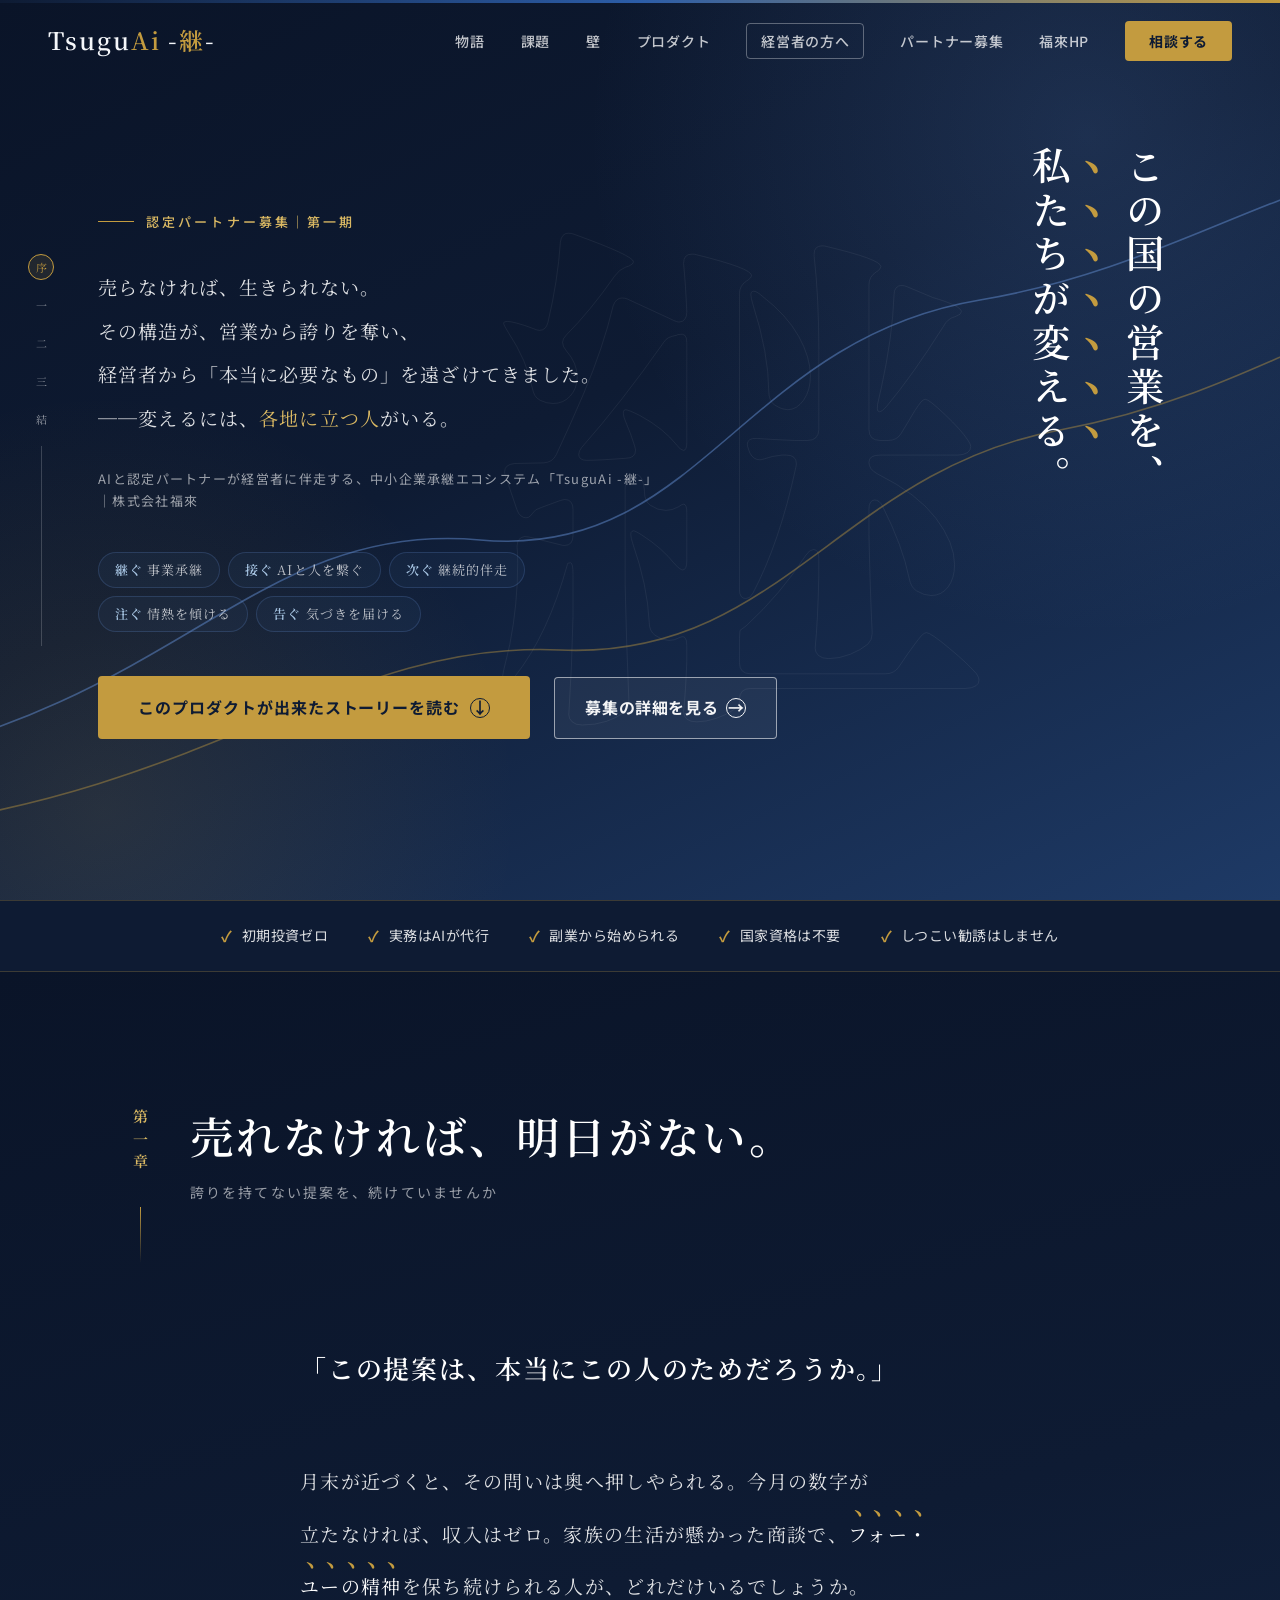
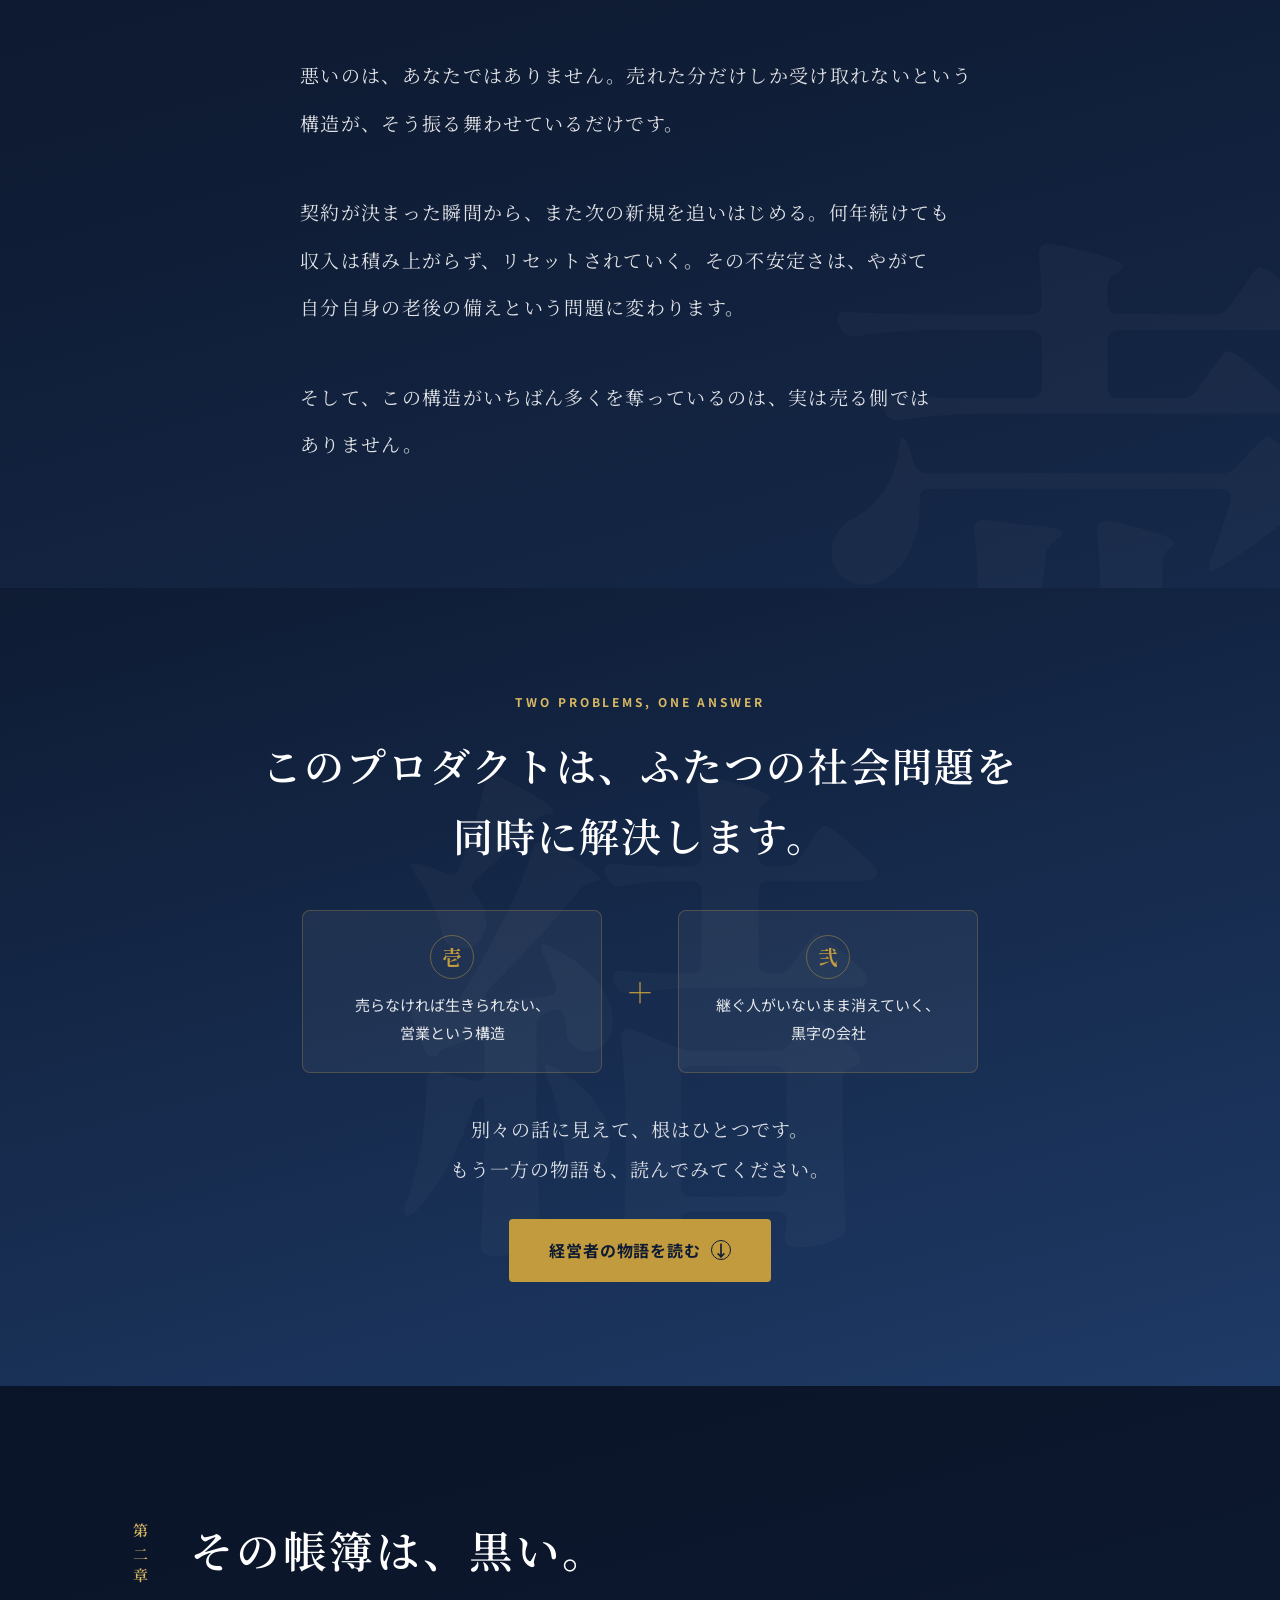
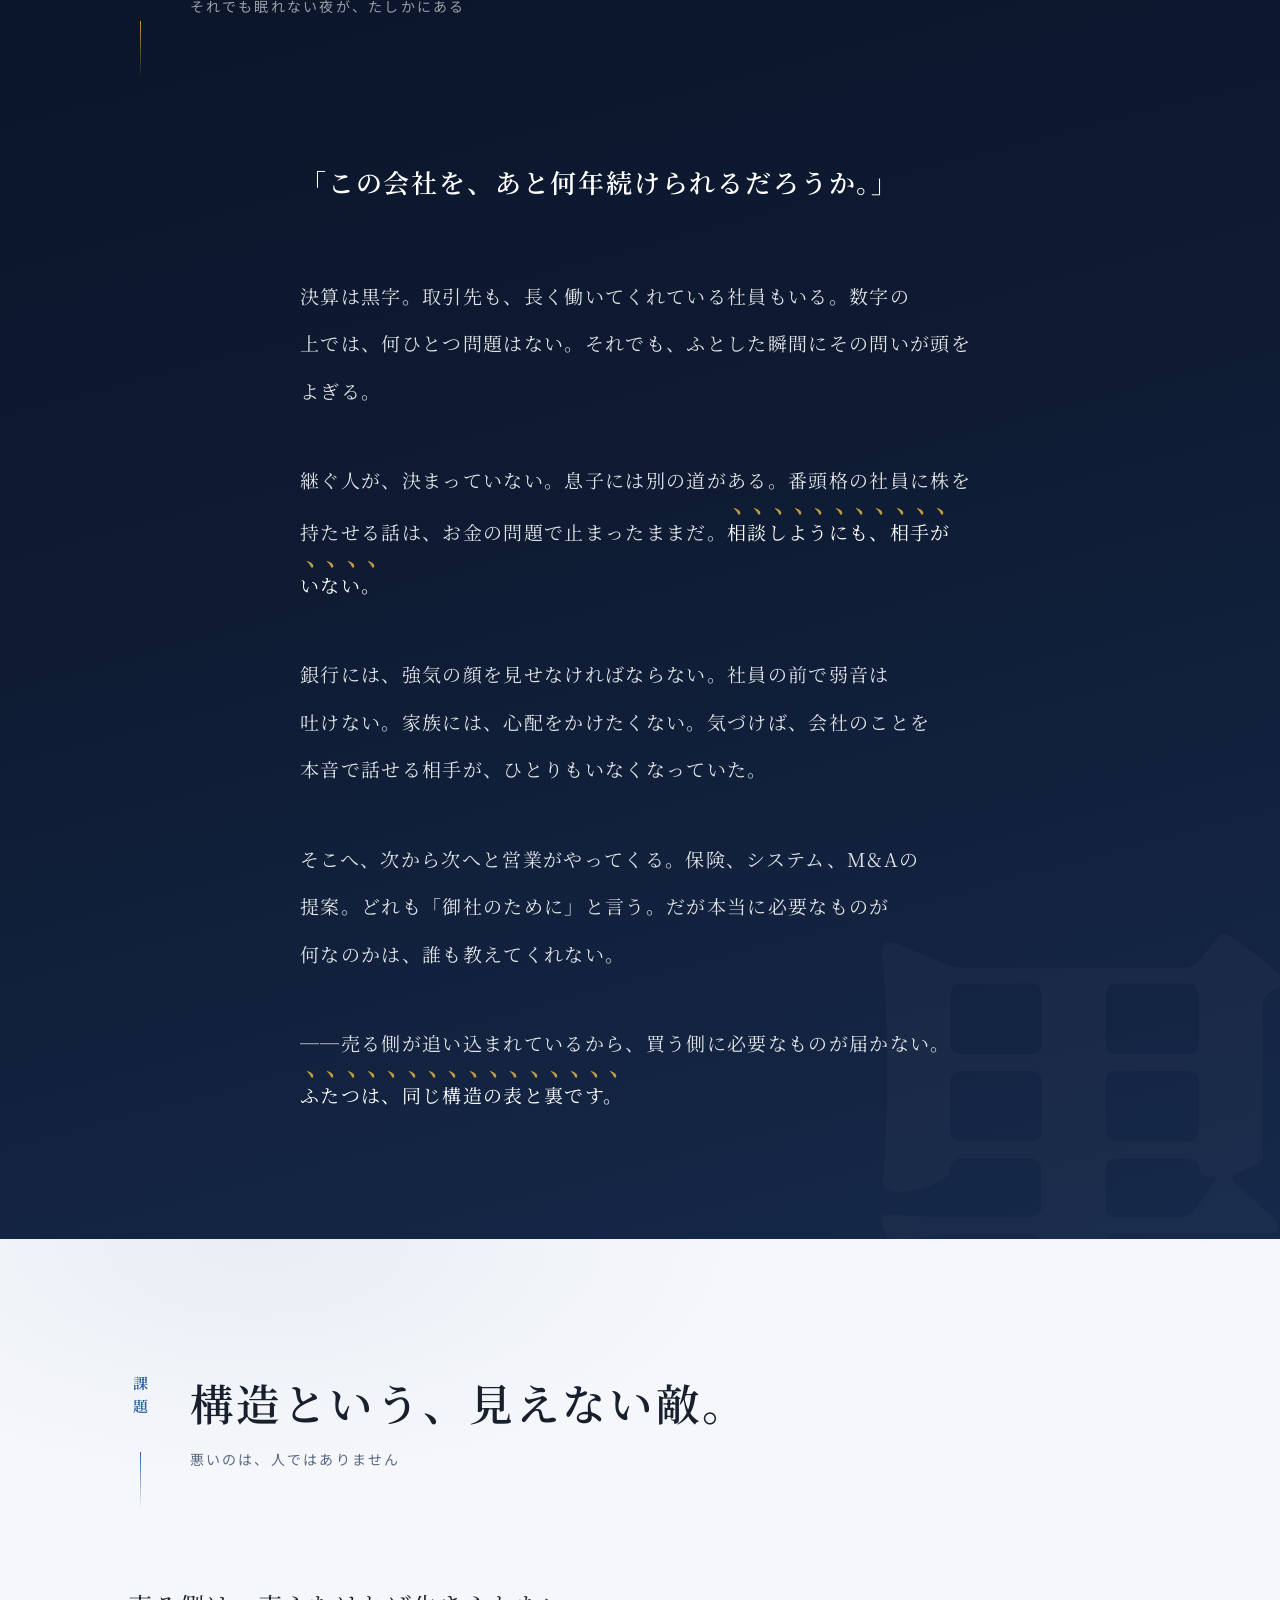
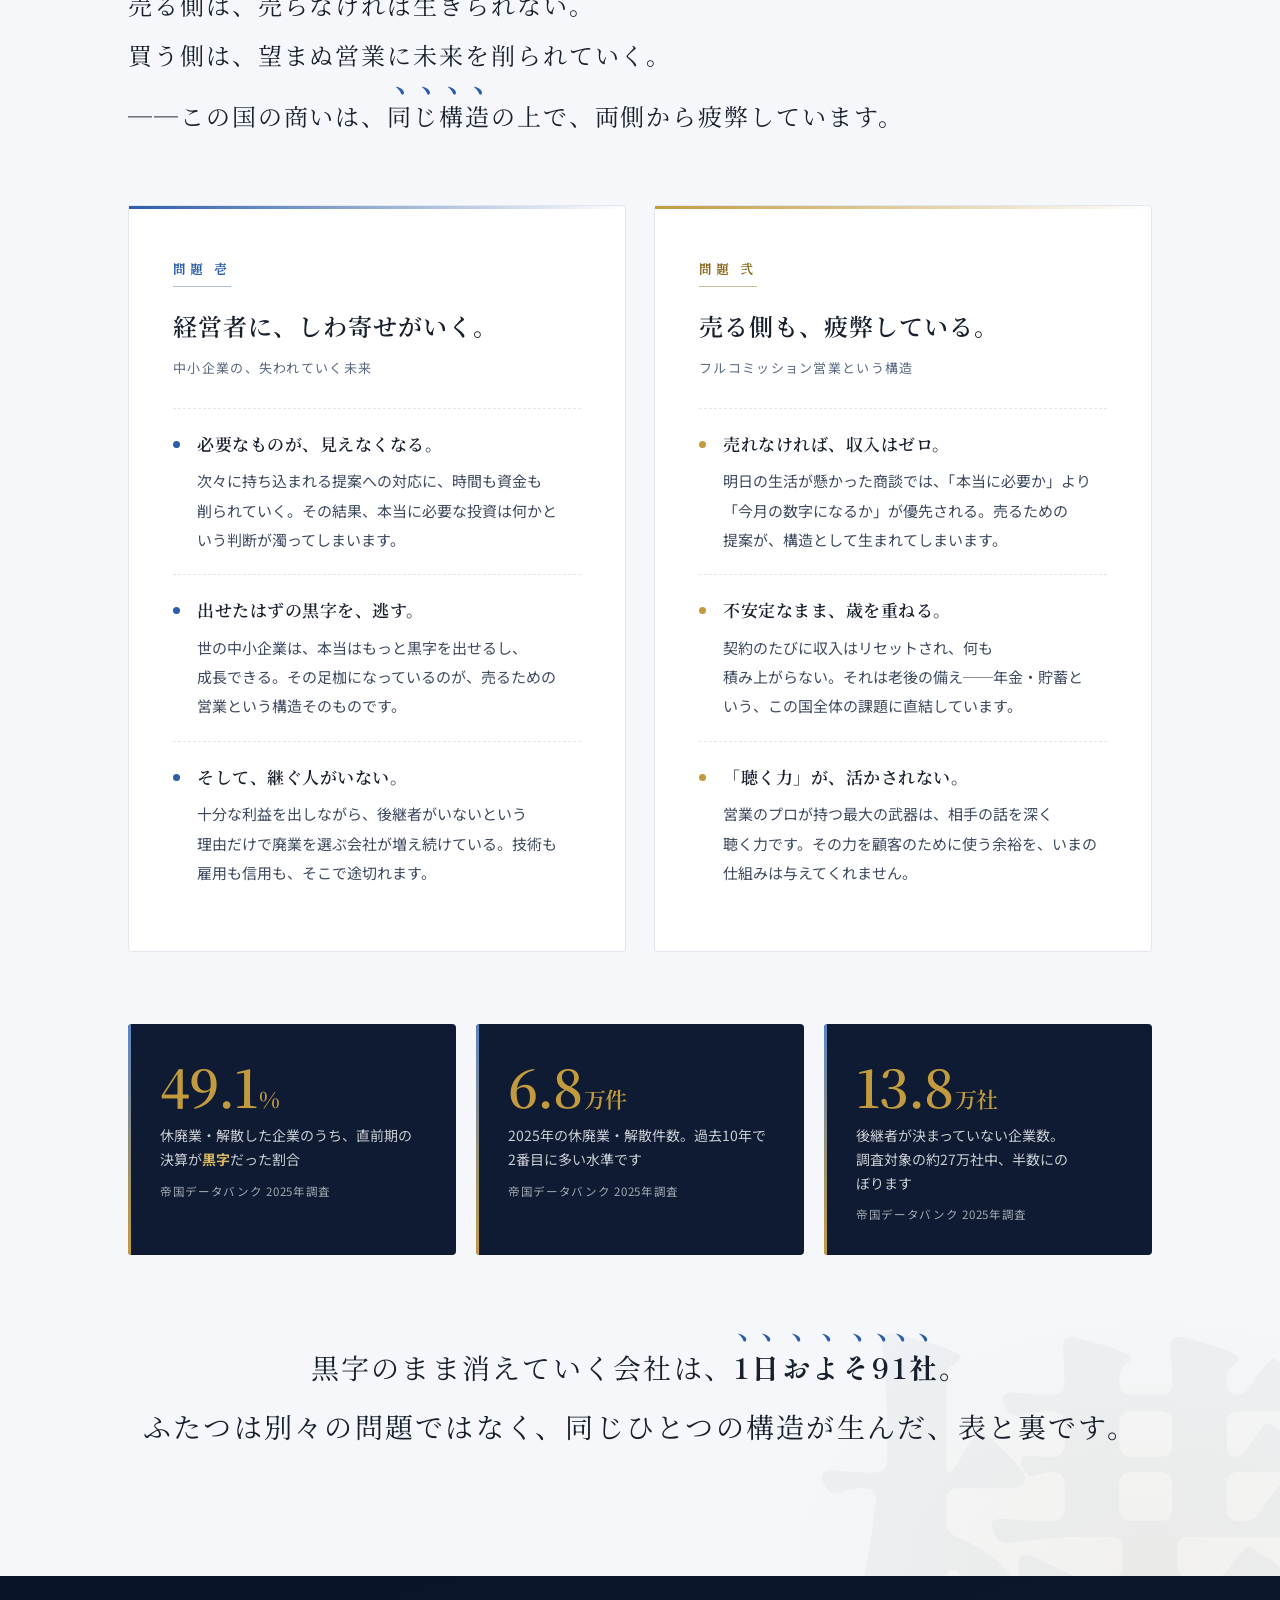
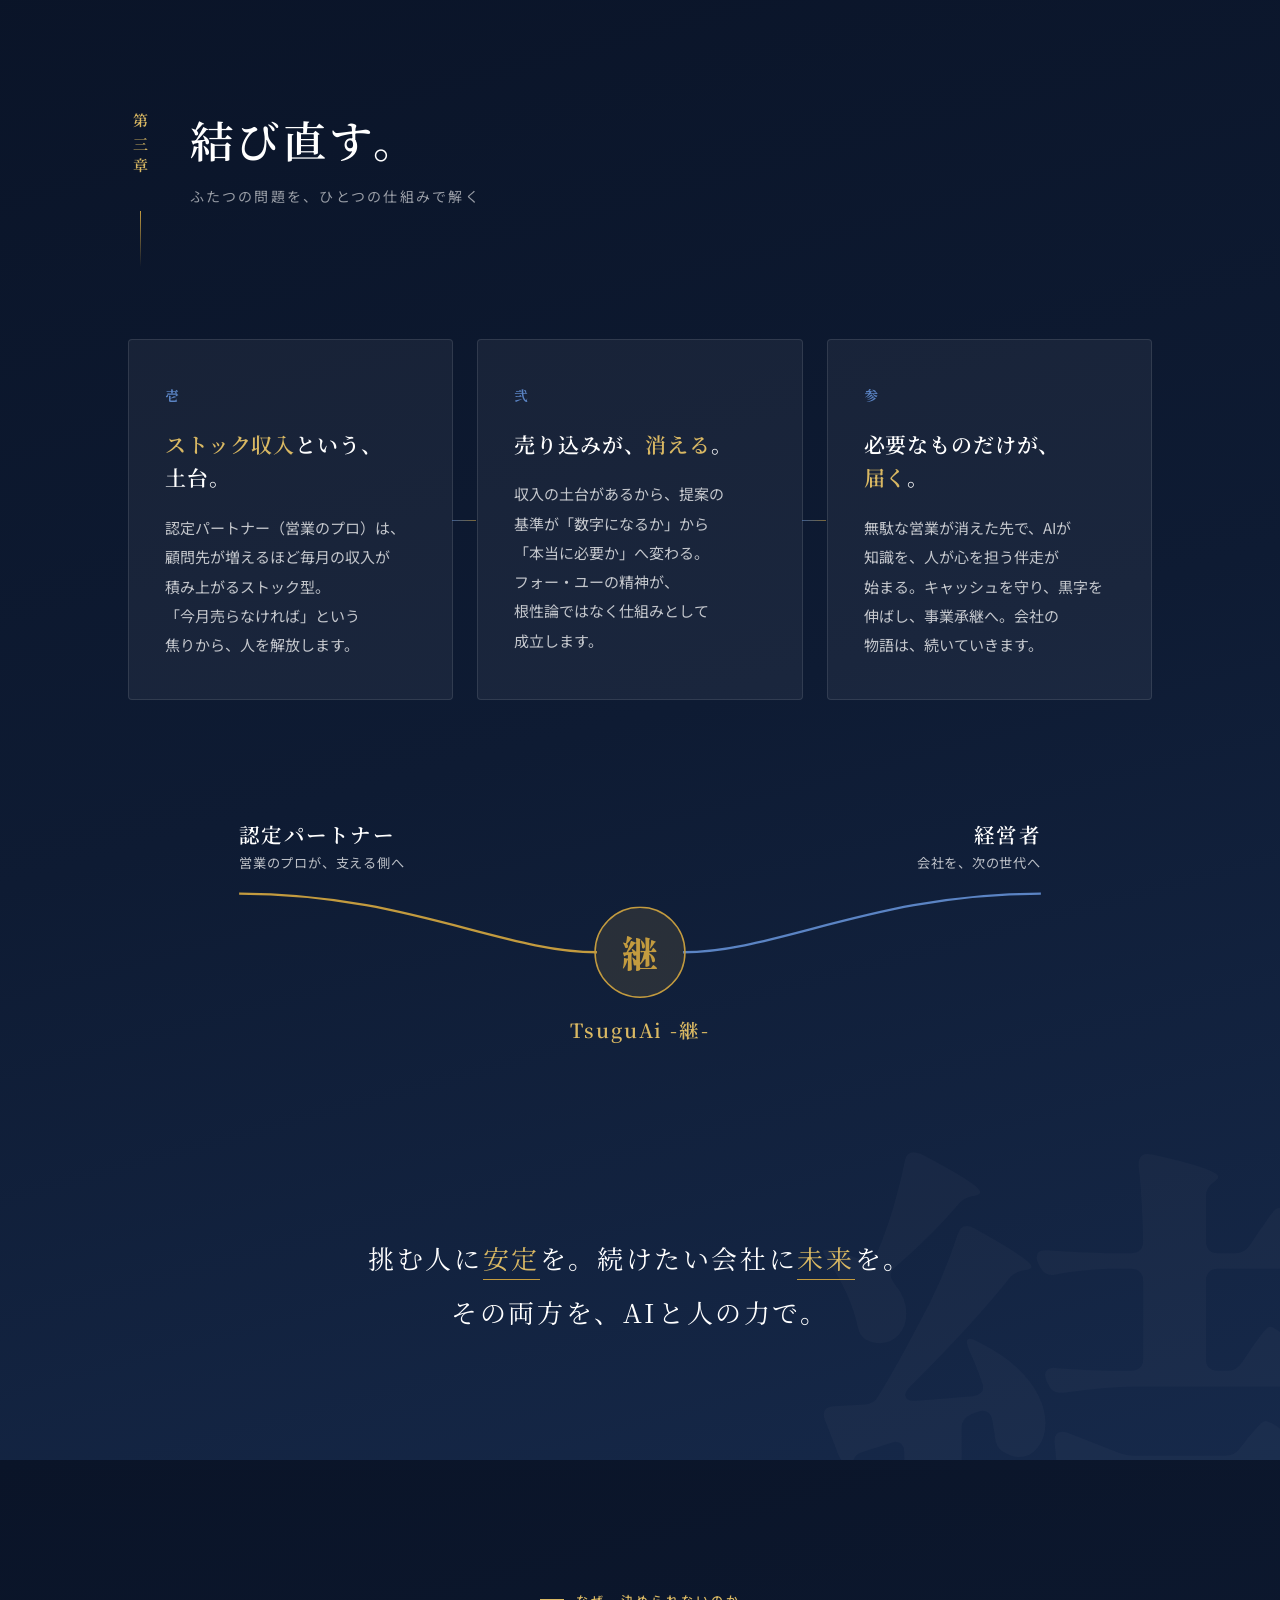
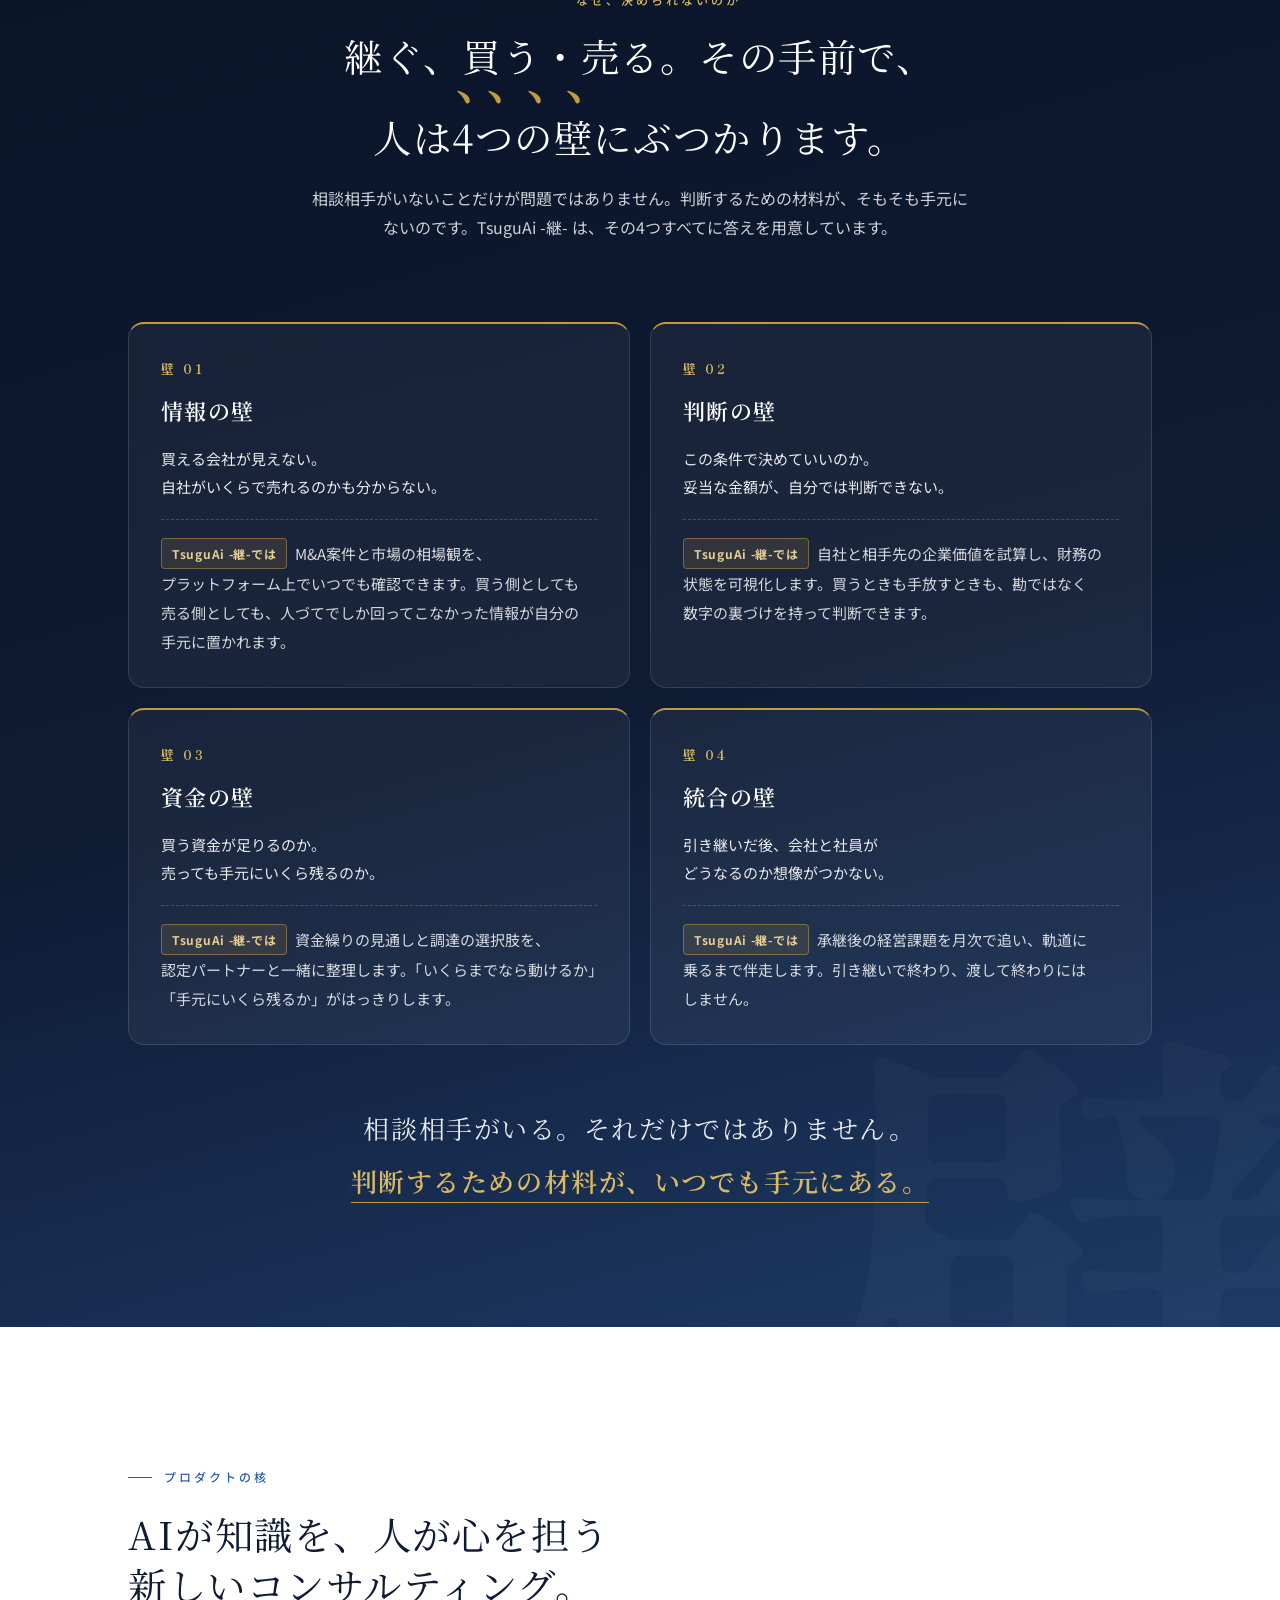
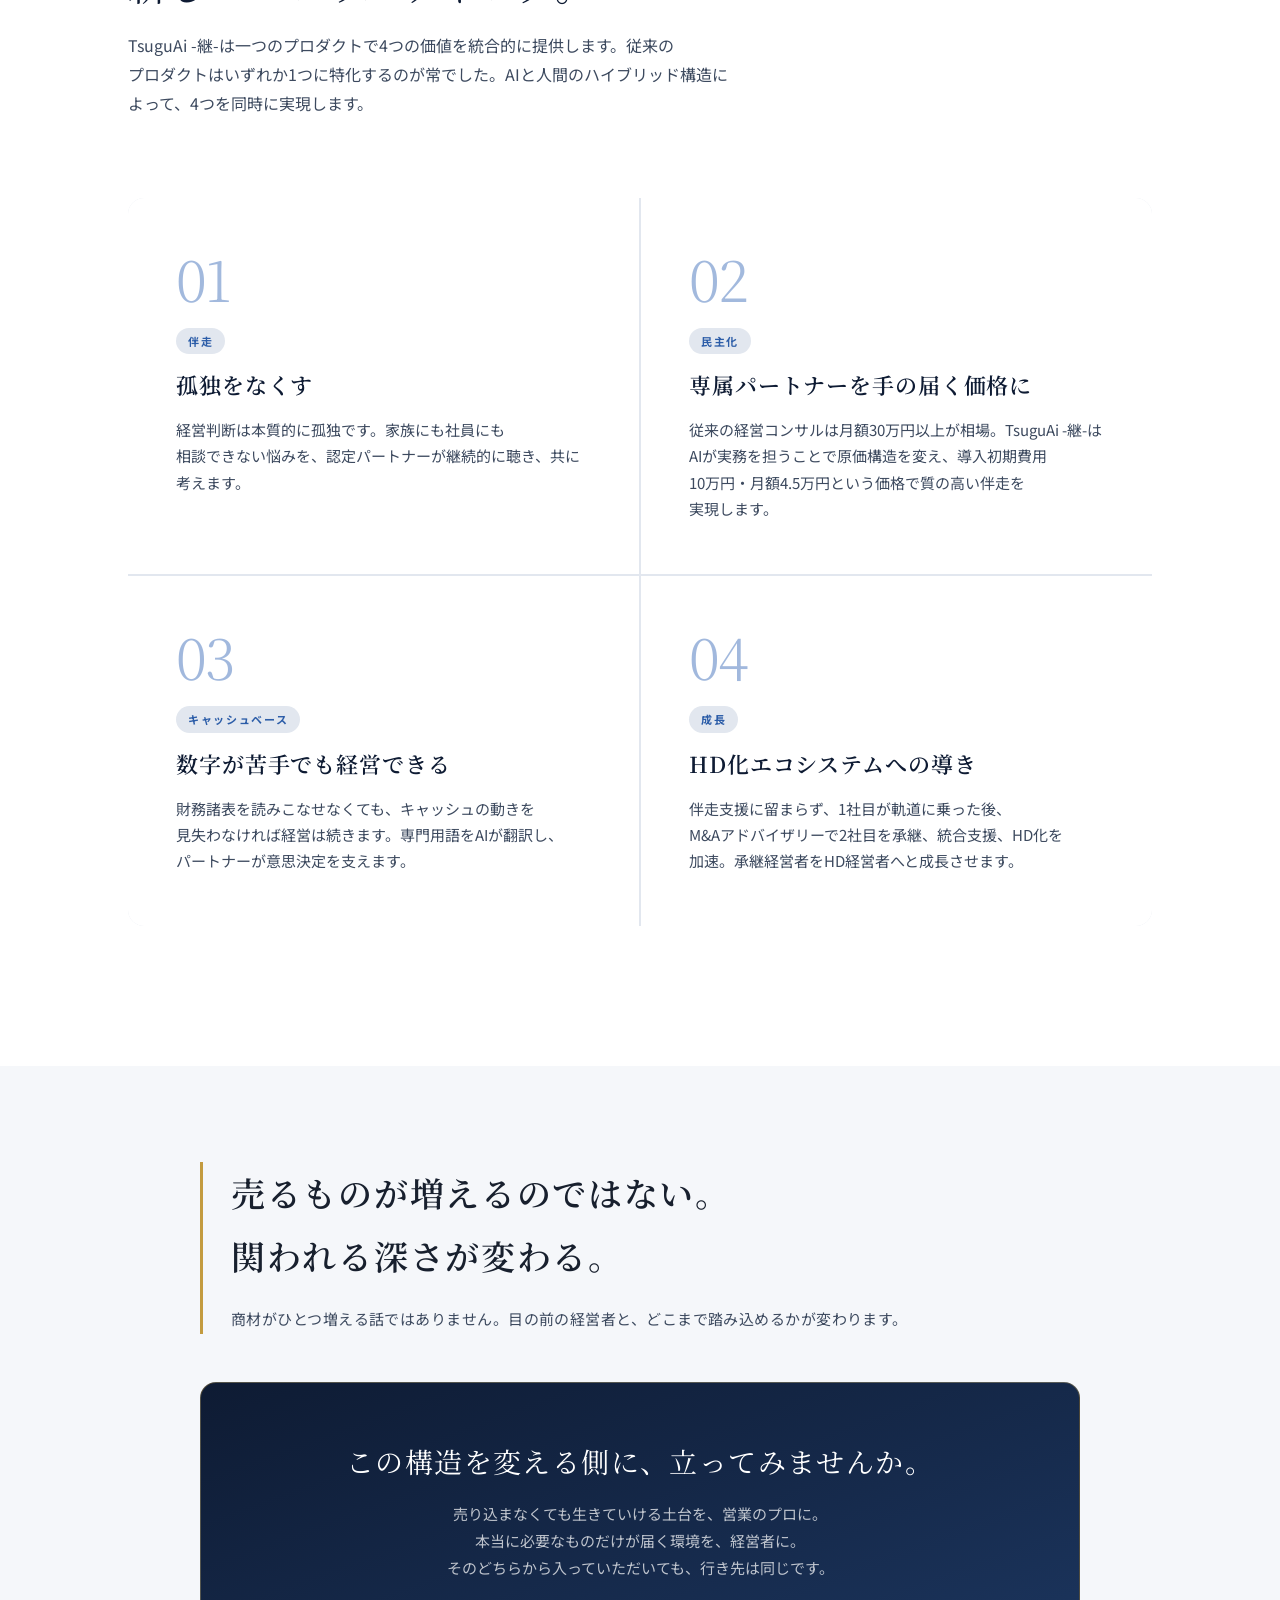
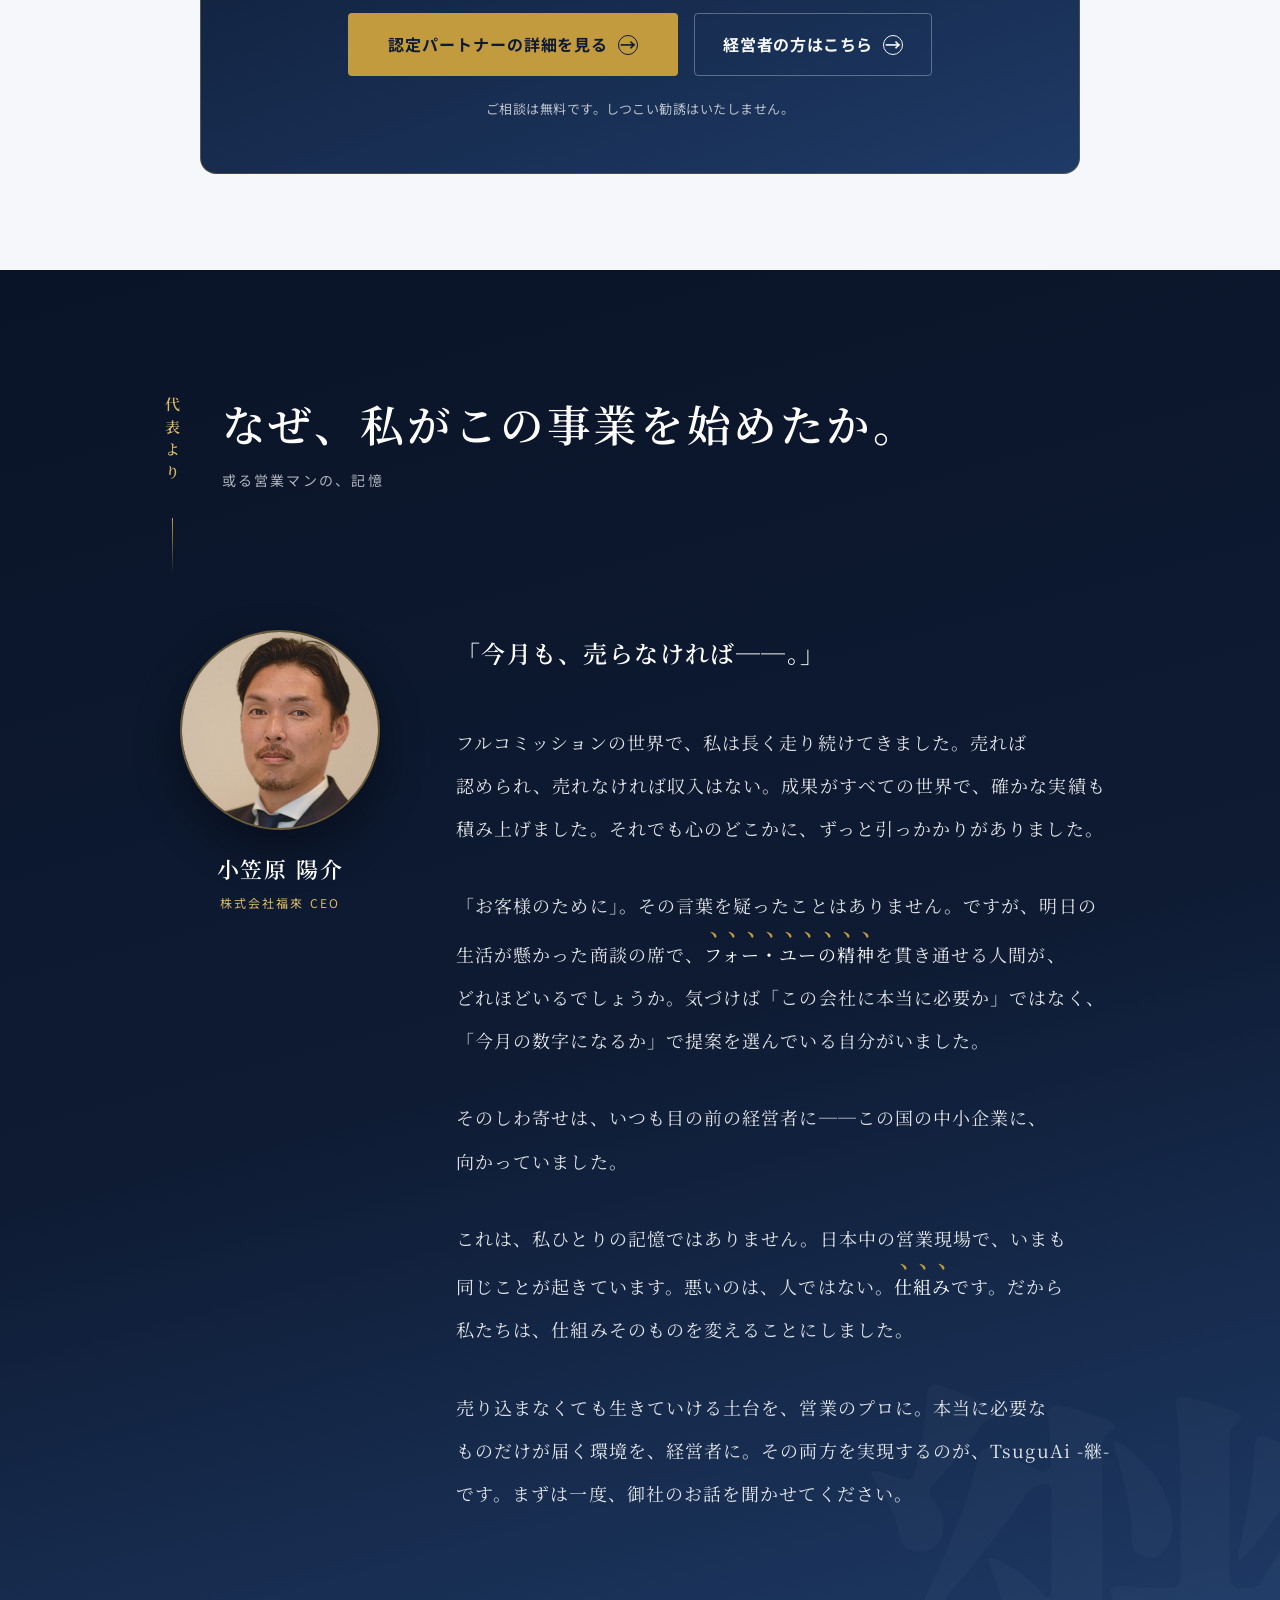
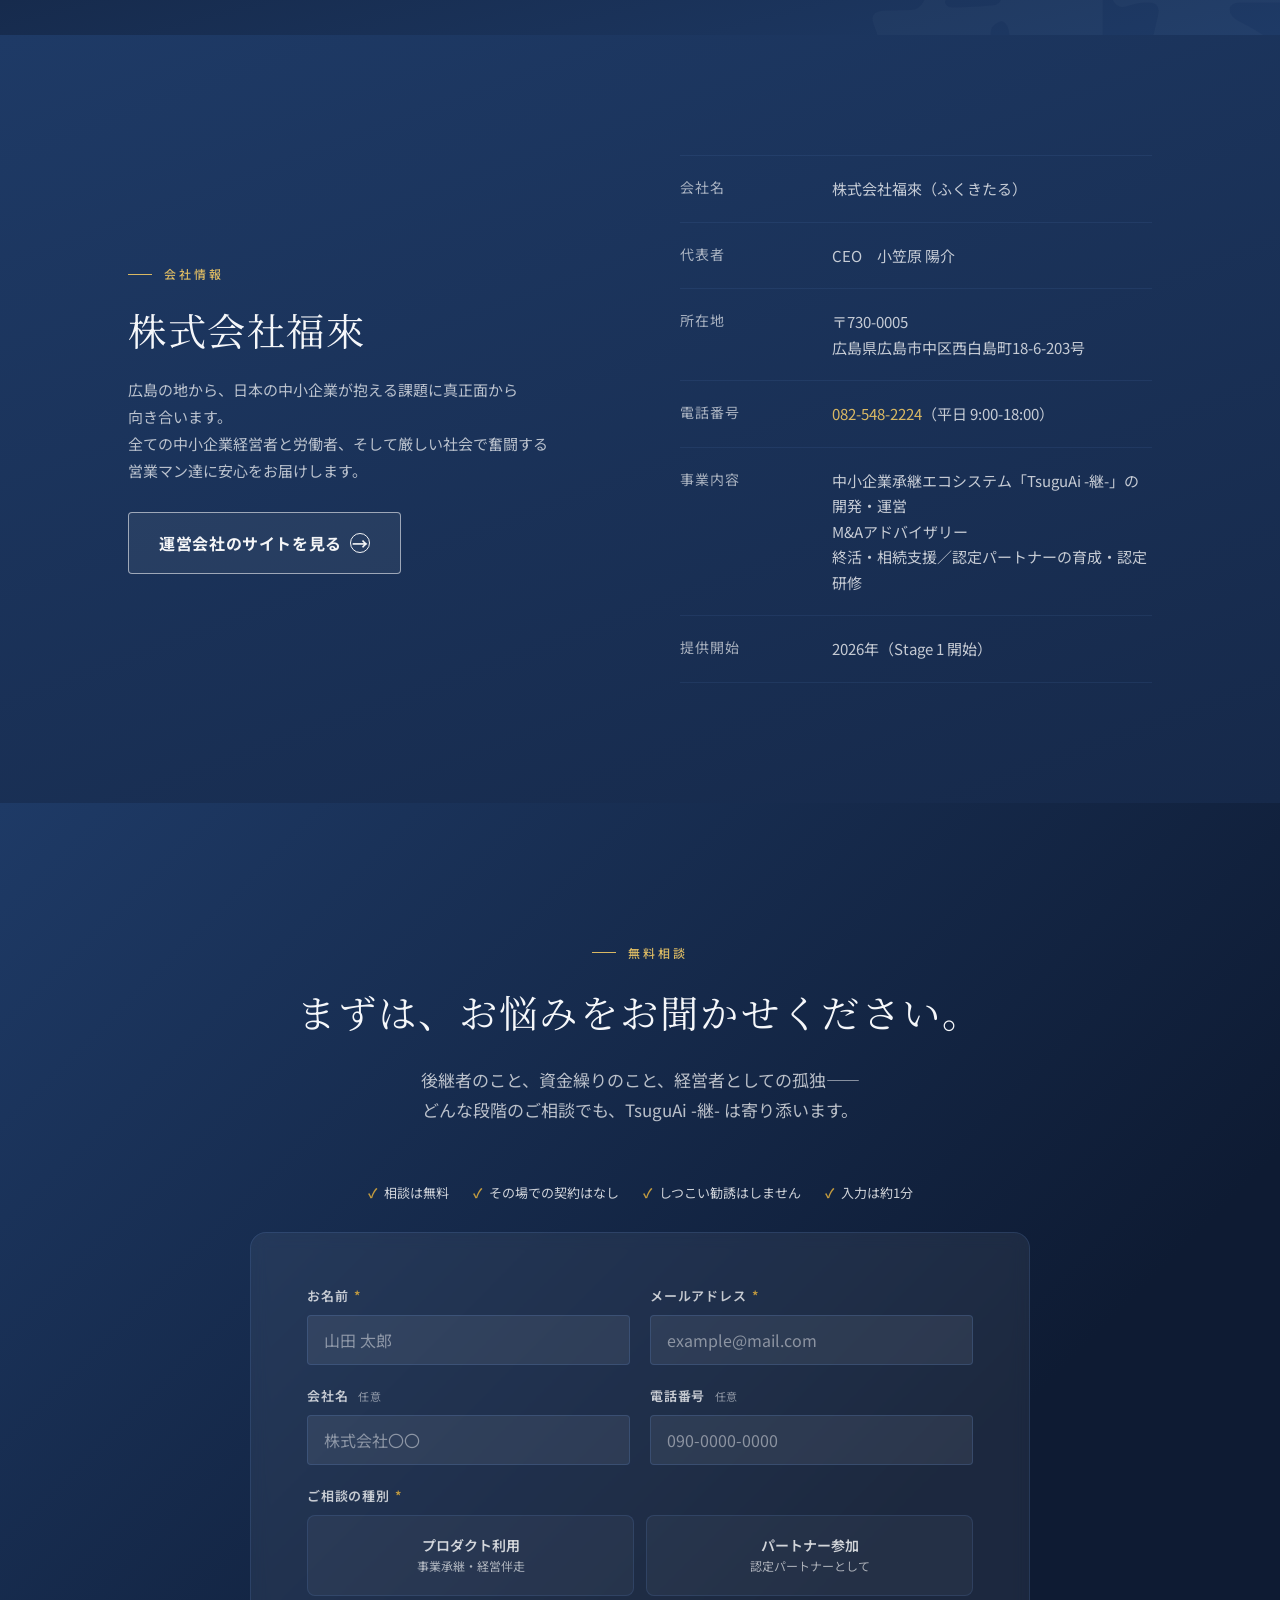
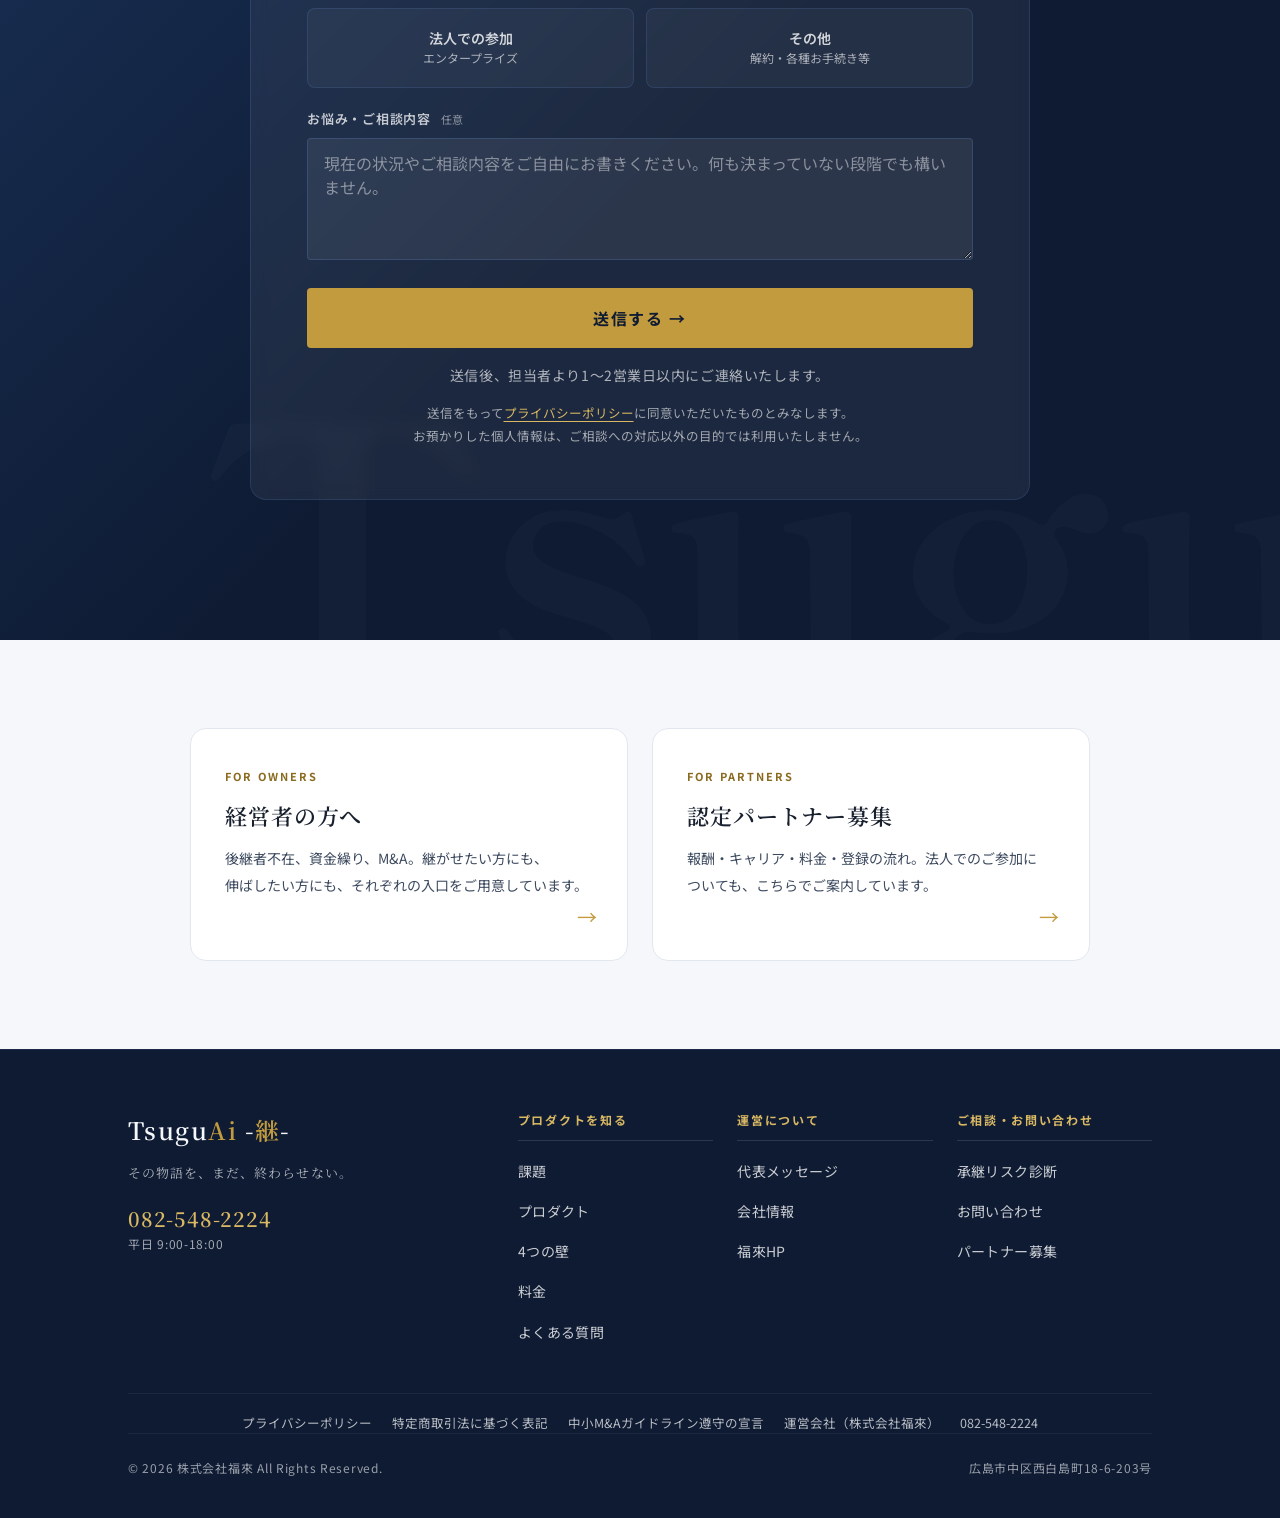
==== commit d3995937: "面に一行そえる 図が見せているのは「点が面になる」という動きだが、その面が何なのかは 絵だけでは決まらない。一組の結びとの違いを言葉で置く。  締めの文（挑む人に安定を…）より前に出るので、そちらを主" ====
--- a/index.html
+++ b/index.html
@@ -752,6 +752,7 @@
         <text class="st-conv-knot-kanji" x="450" y="168" text-anchor="middle">継</text>
         <text class="st-conv-brand" x="450" y="256" text-anchor="middle">TsuguAi -継-</text>
       </svg>
+      <p class="st-field-note">ひとつの結びは、線。<br>無数の結びは、<em>面</em>になる。</p>
       <p class="st-conv-close reveal reveal-delay-2">挑む人に<em>安定</em>を。<br class="sp-only">続けたい会社に<em>未来</em>を。<br>その両方を、AIと人の力で。</p>
     </div>
   </div>
--- a/style.css
+++ b/style.css
@@ -4890,3 +4890,38 @@
   .st-conv-name, .st-conv-label,
   .st-fd-node, .st-fd-edge, .st-fd-face { transition: none; }
 }
+
+/* 面が満ちきったところに、一行だけ添える。
+   締めの文（.st-conv-close）より前に出るが、主役は締めの文なので
+   一段小さく、金寄りの色で静かに置く。 */
+.st-field-note {
+  text-align: center;
+  font-family: var(--serif);
+  font-size: clamp(1rem, 1.55vw, 1.1875rem);
+  color: rgba(255,255,255,0.72);
+  letter-spacing: 0.12em;
+  line-height: 2;
+  margin: 26px 0 0;
+  line-break: strict;
+  word-break: auto-phrase;
+  opacity: 0;
+  transform: translateY(8px);
+  transition: opacity 1.1s ease-out, transform 1.1s ease-out;
+  transition-delay: 2.2s;   /* 面が出そろってから */
+}
+.st-field-note em {
+  font-style: normal;
+  color: var(--gold-light);
+  font-size: 1.18em;
+  letter-spacing: 0.06em;
+}
+.st-conv.widened ~ .st-field-note {
+  opacity: 1;
+  transform: none;
+}
+@media (max-width: 640px) {
+  .st-field-note { margin-top: 20px; letter-spacing: 0.08em; }
+}
+@media (prefers-reduced-motion: reduce) {
+  .st-field-note { transition: none; transform: none; }
+}
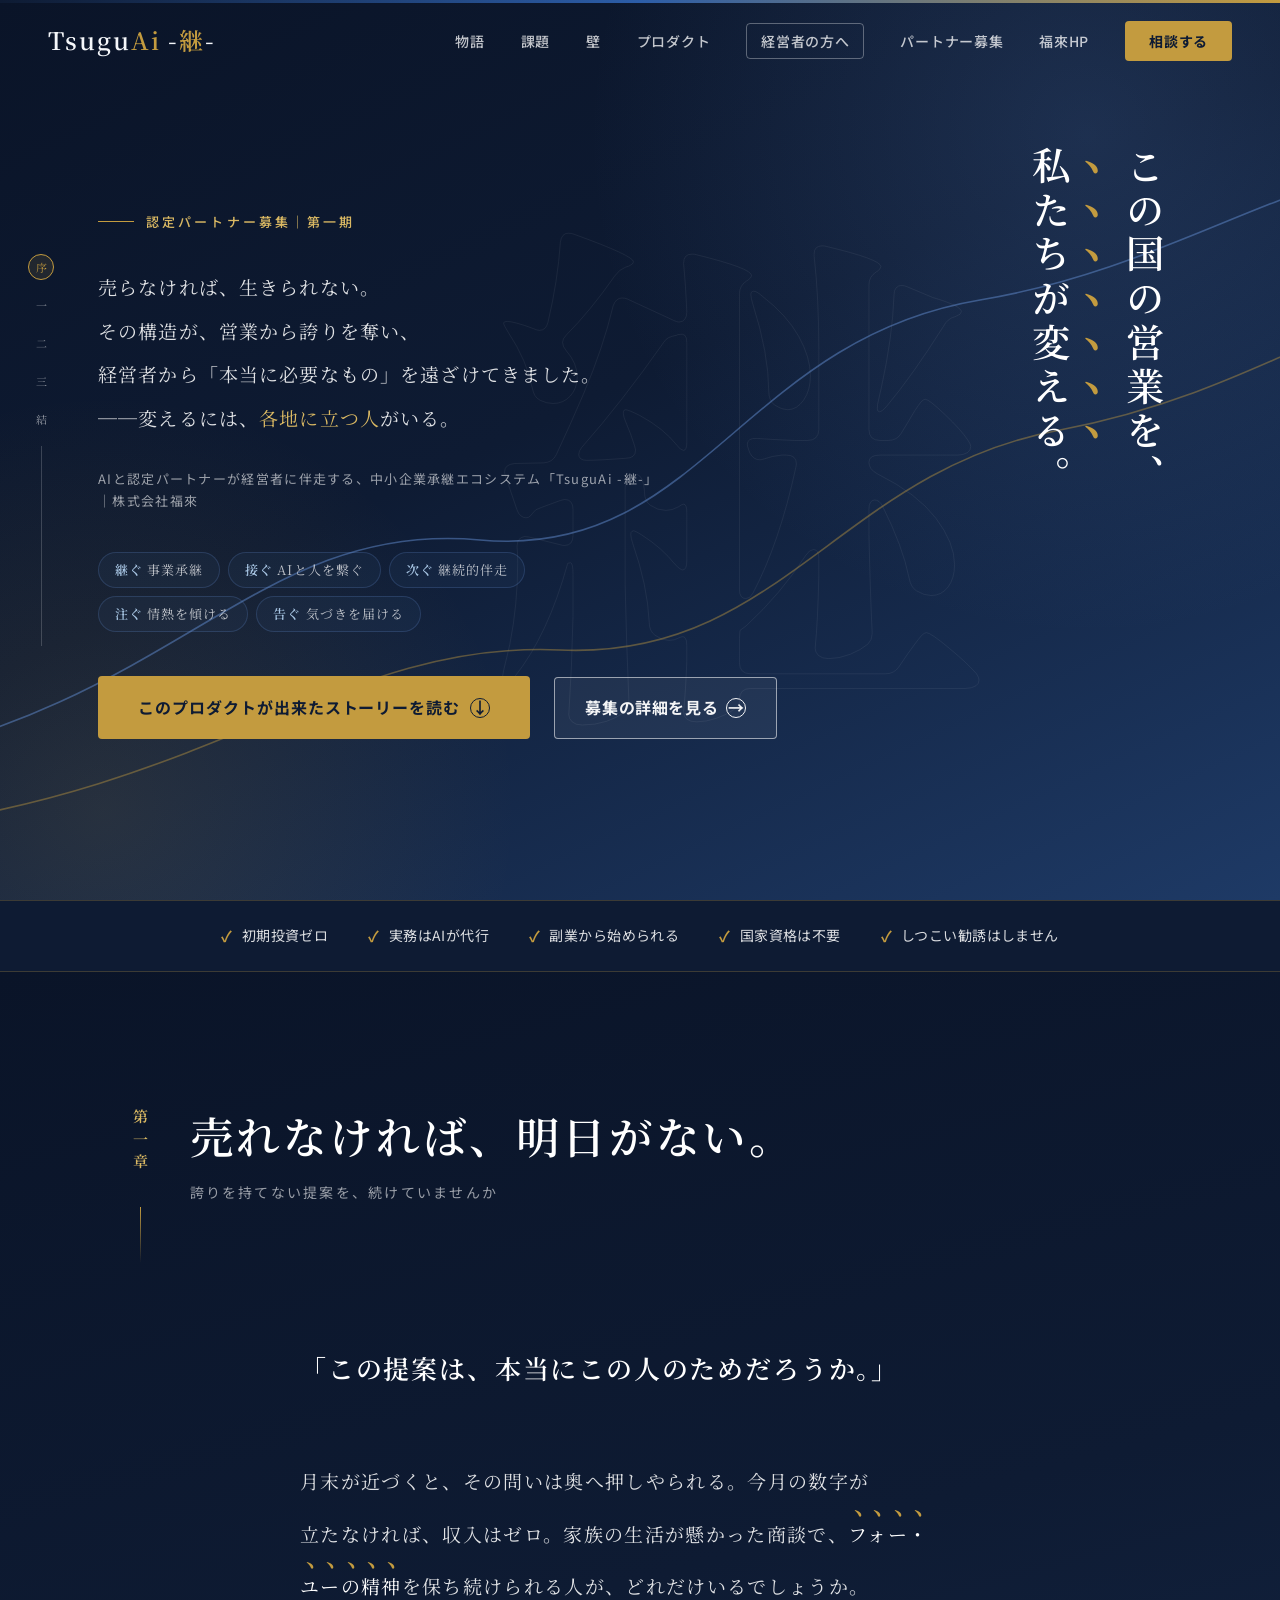
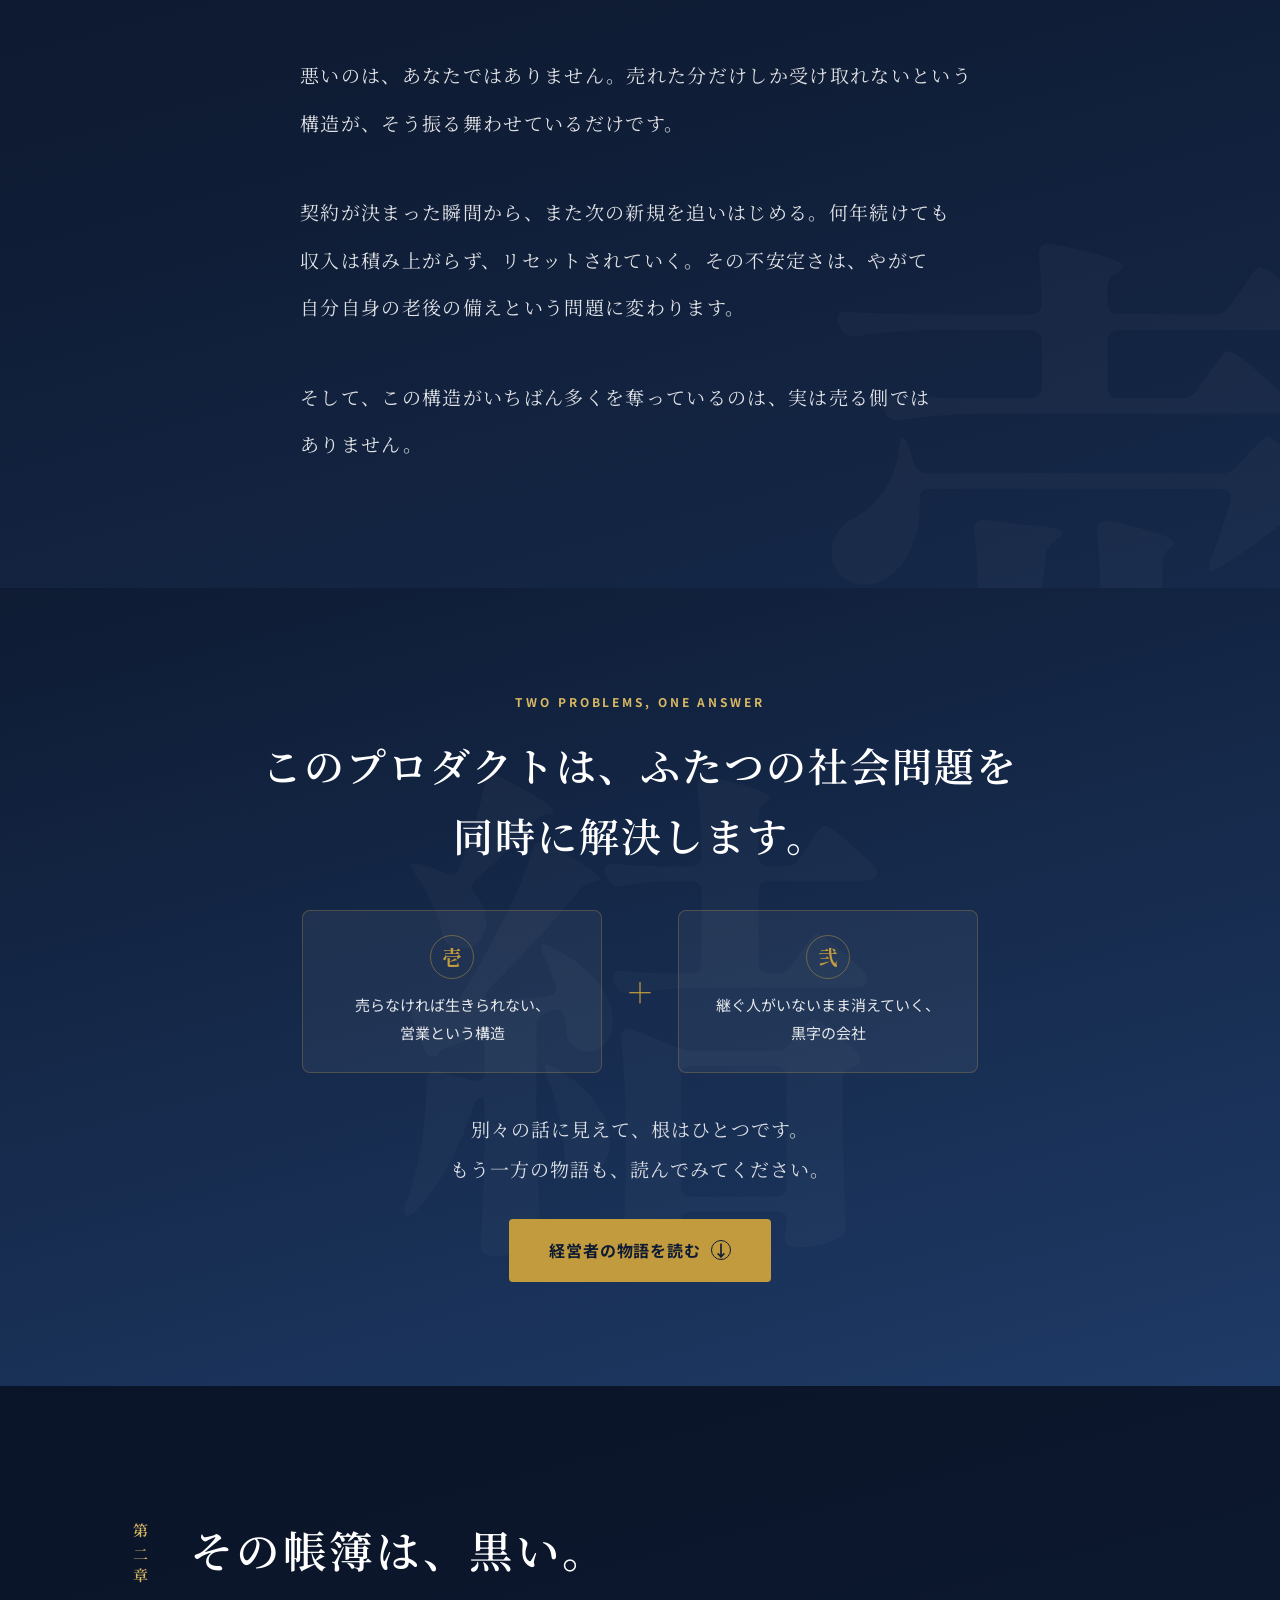
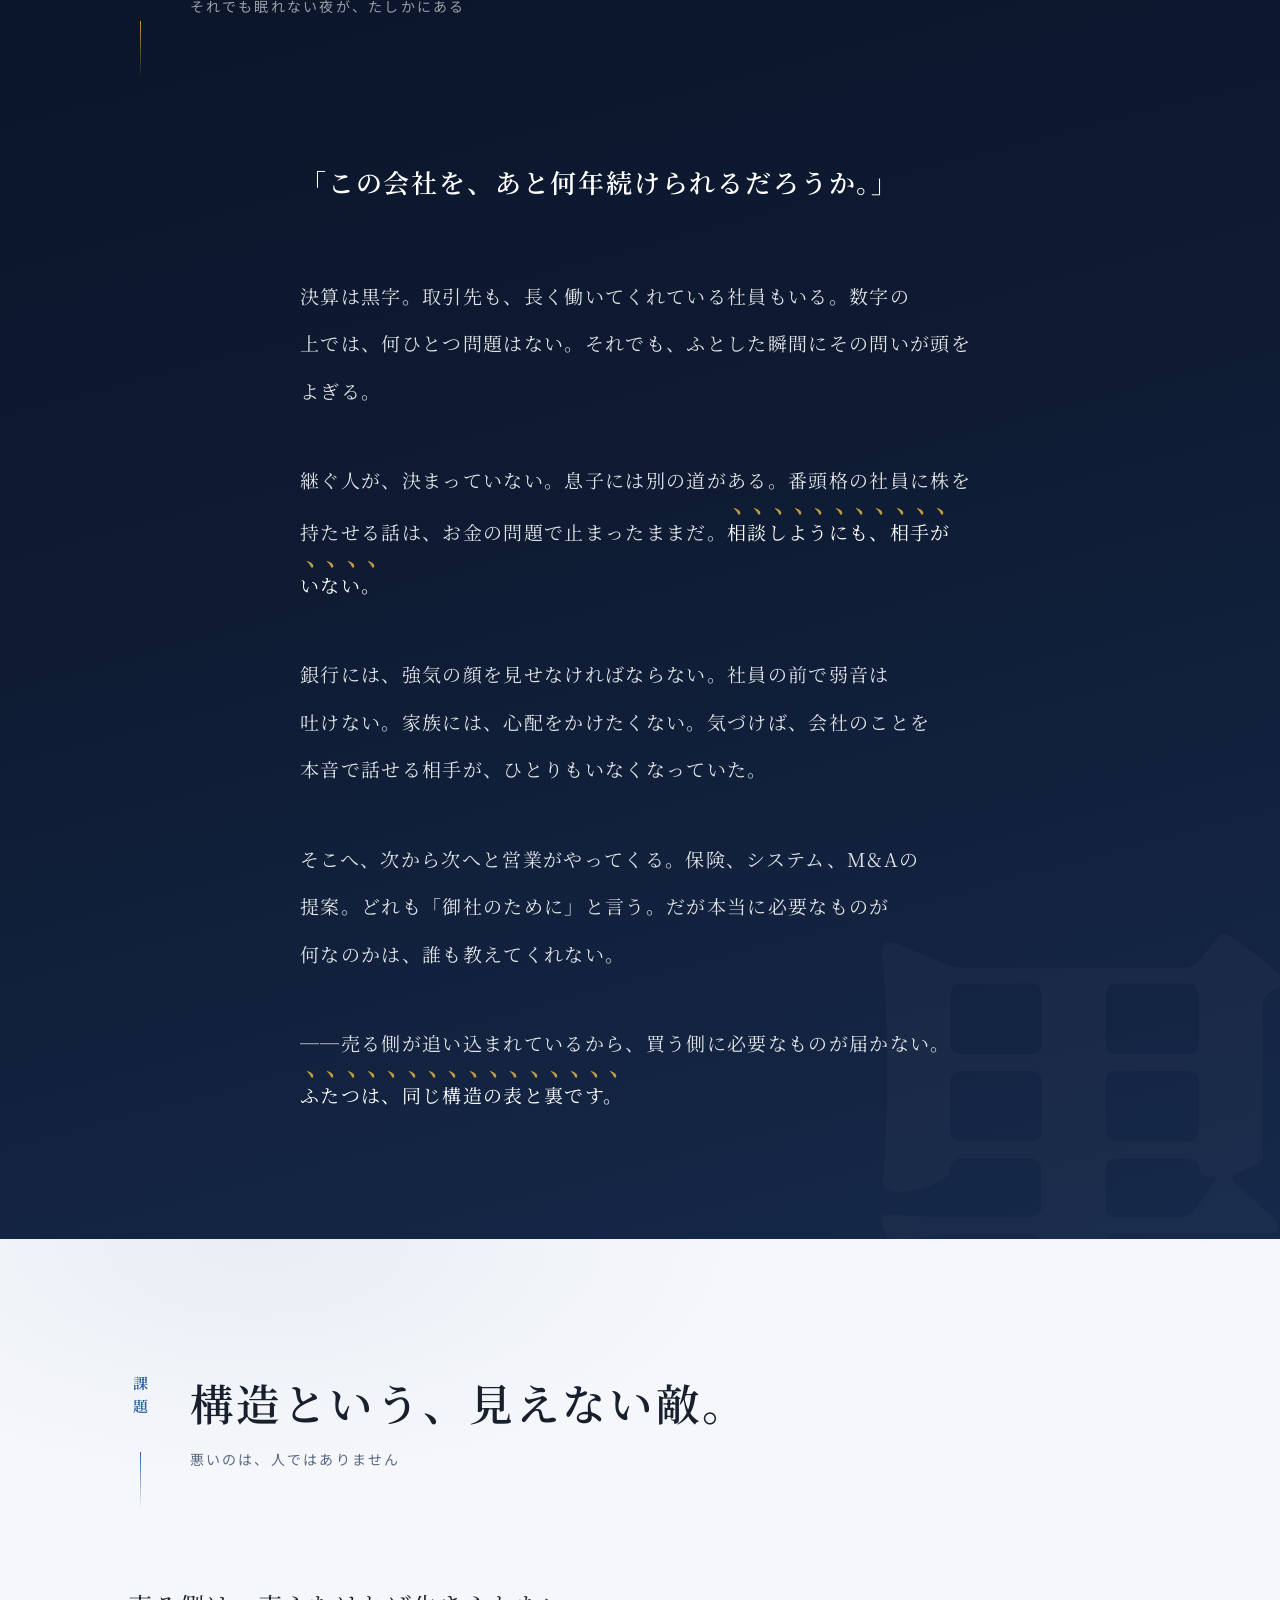
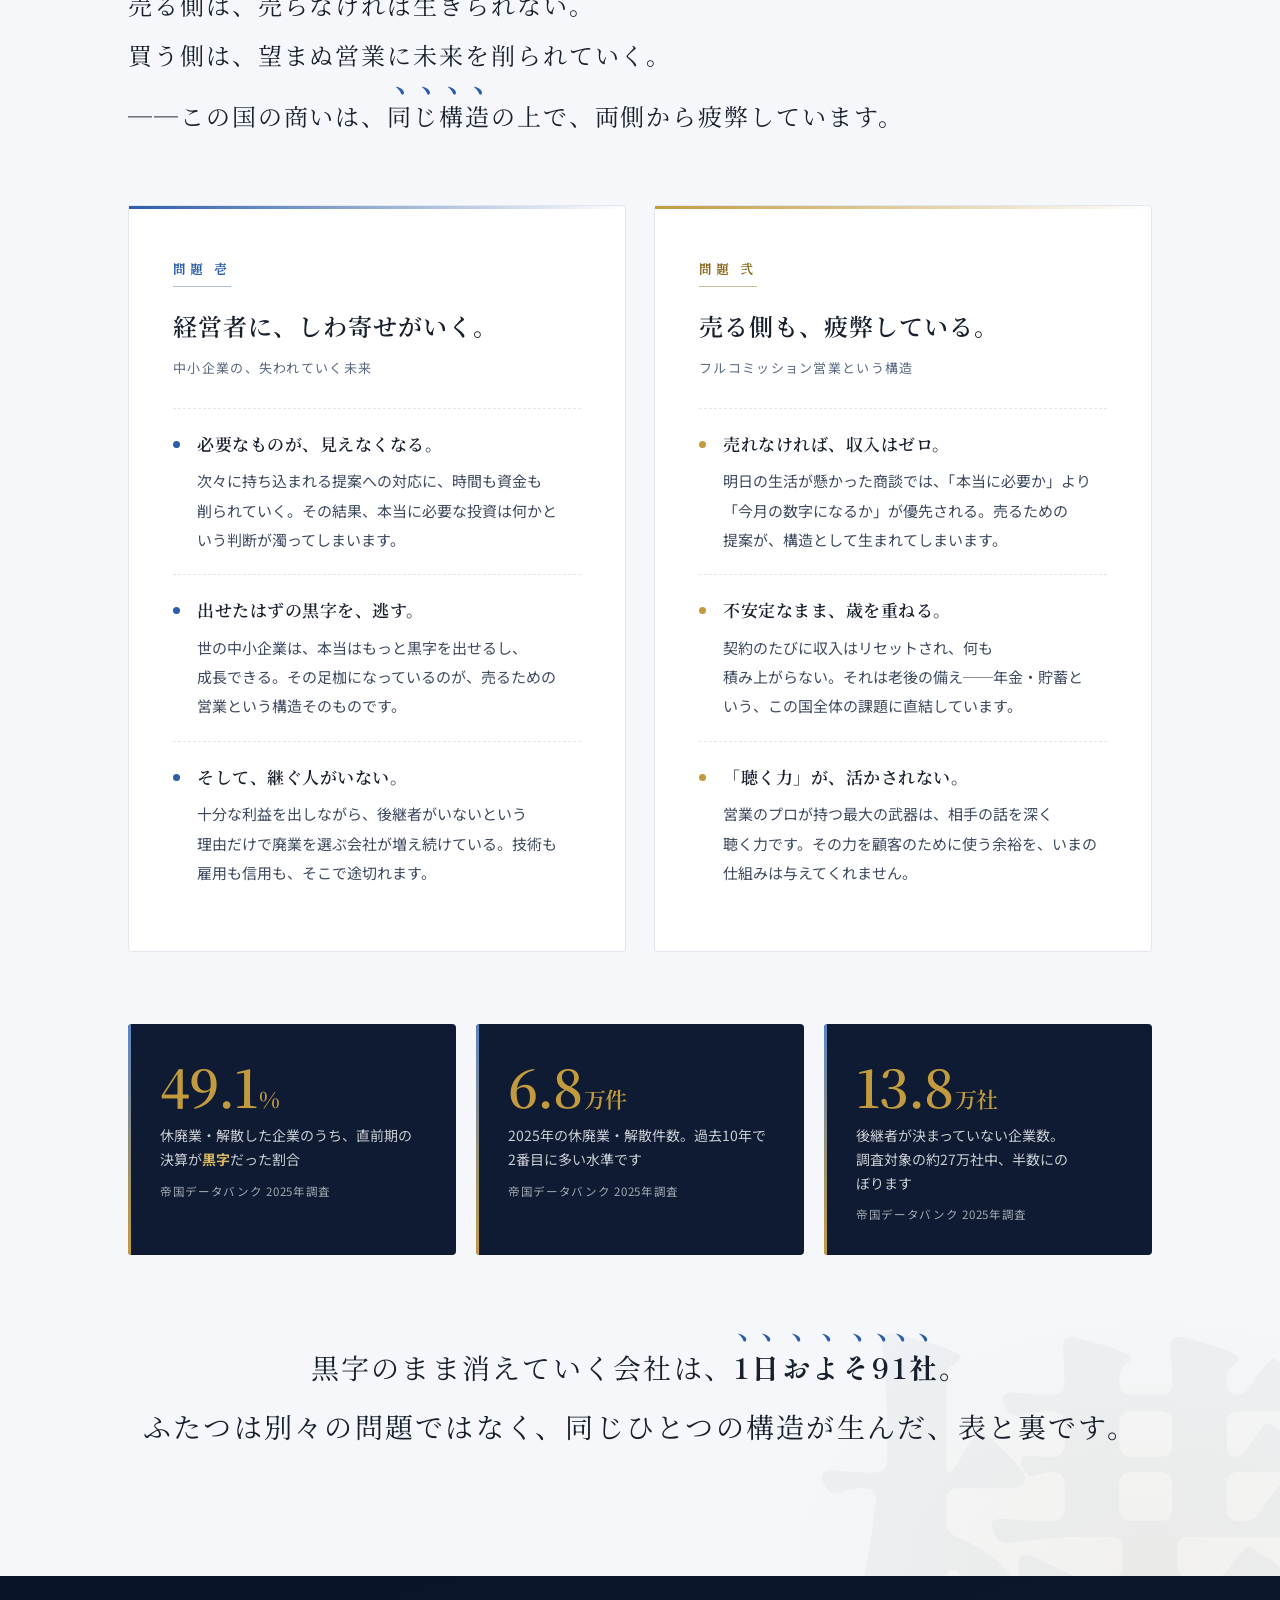
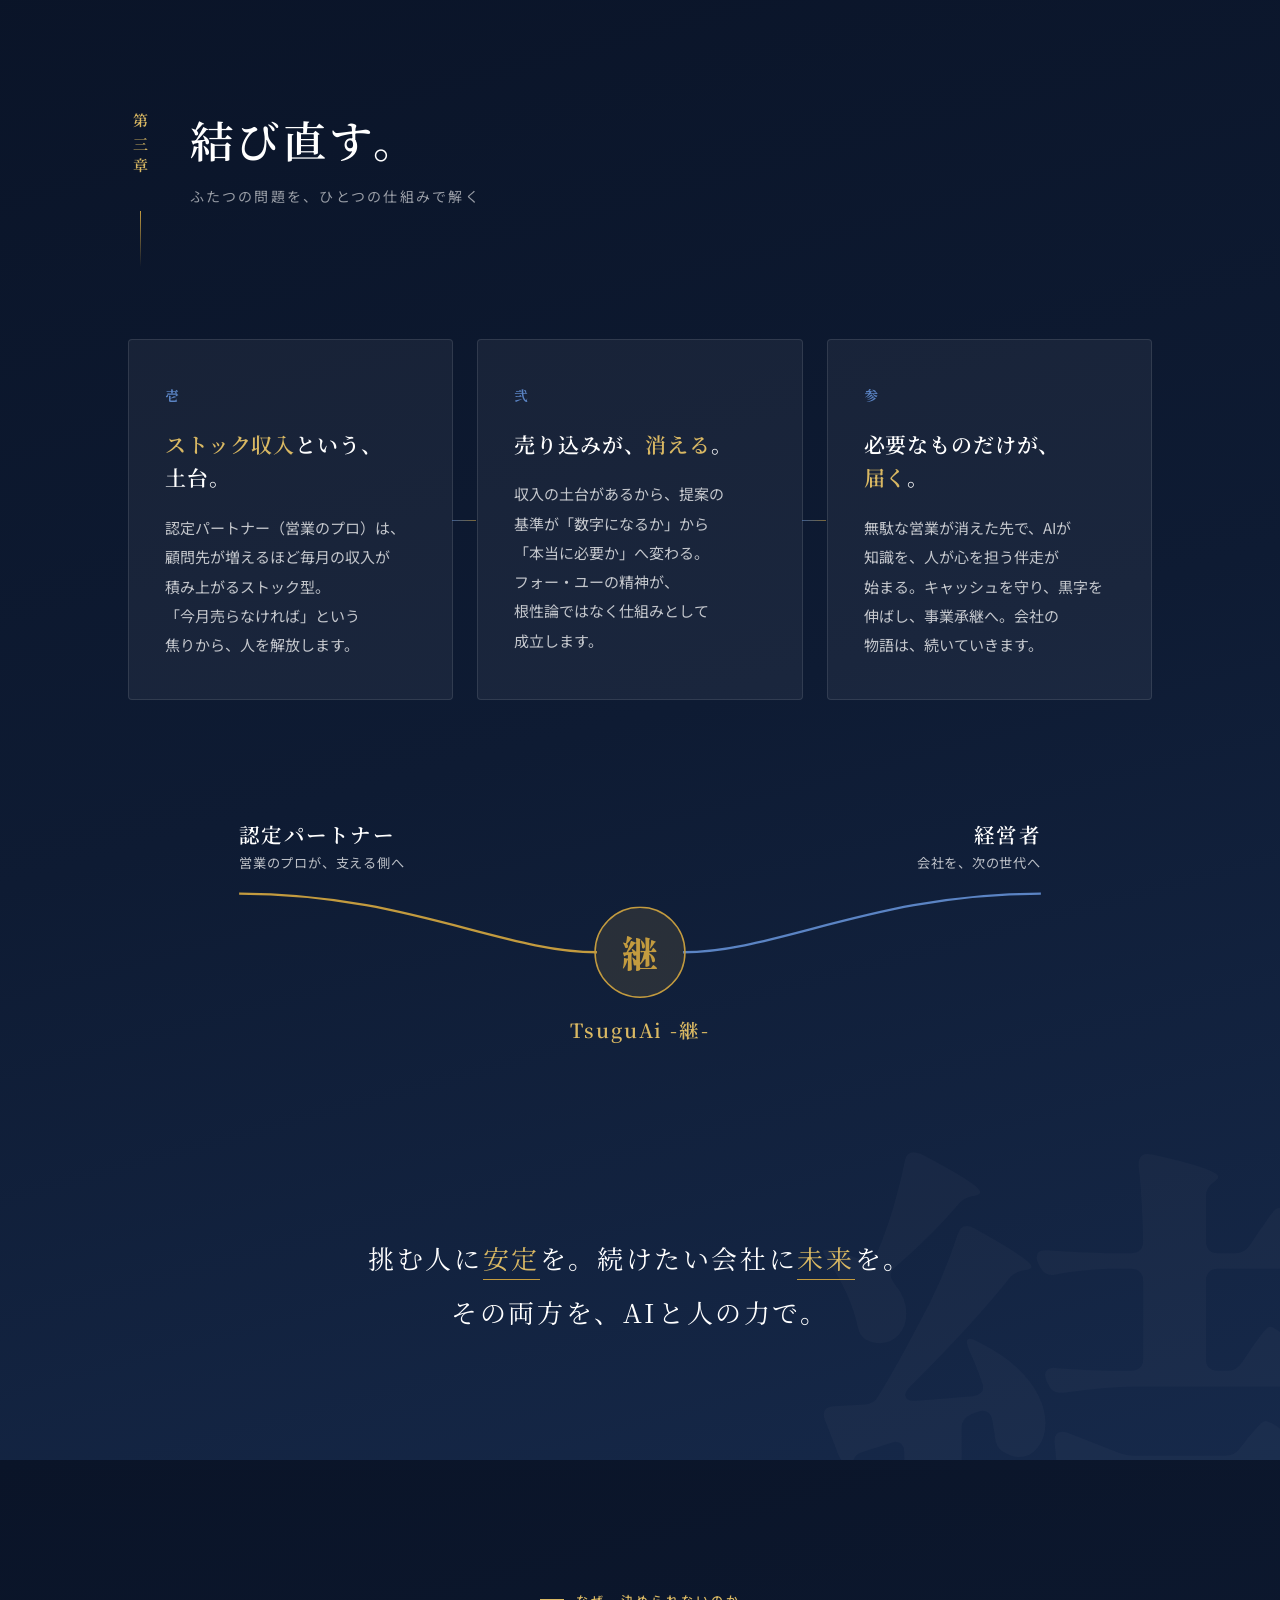
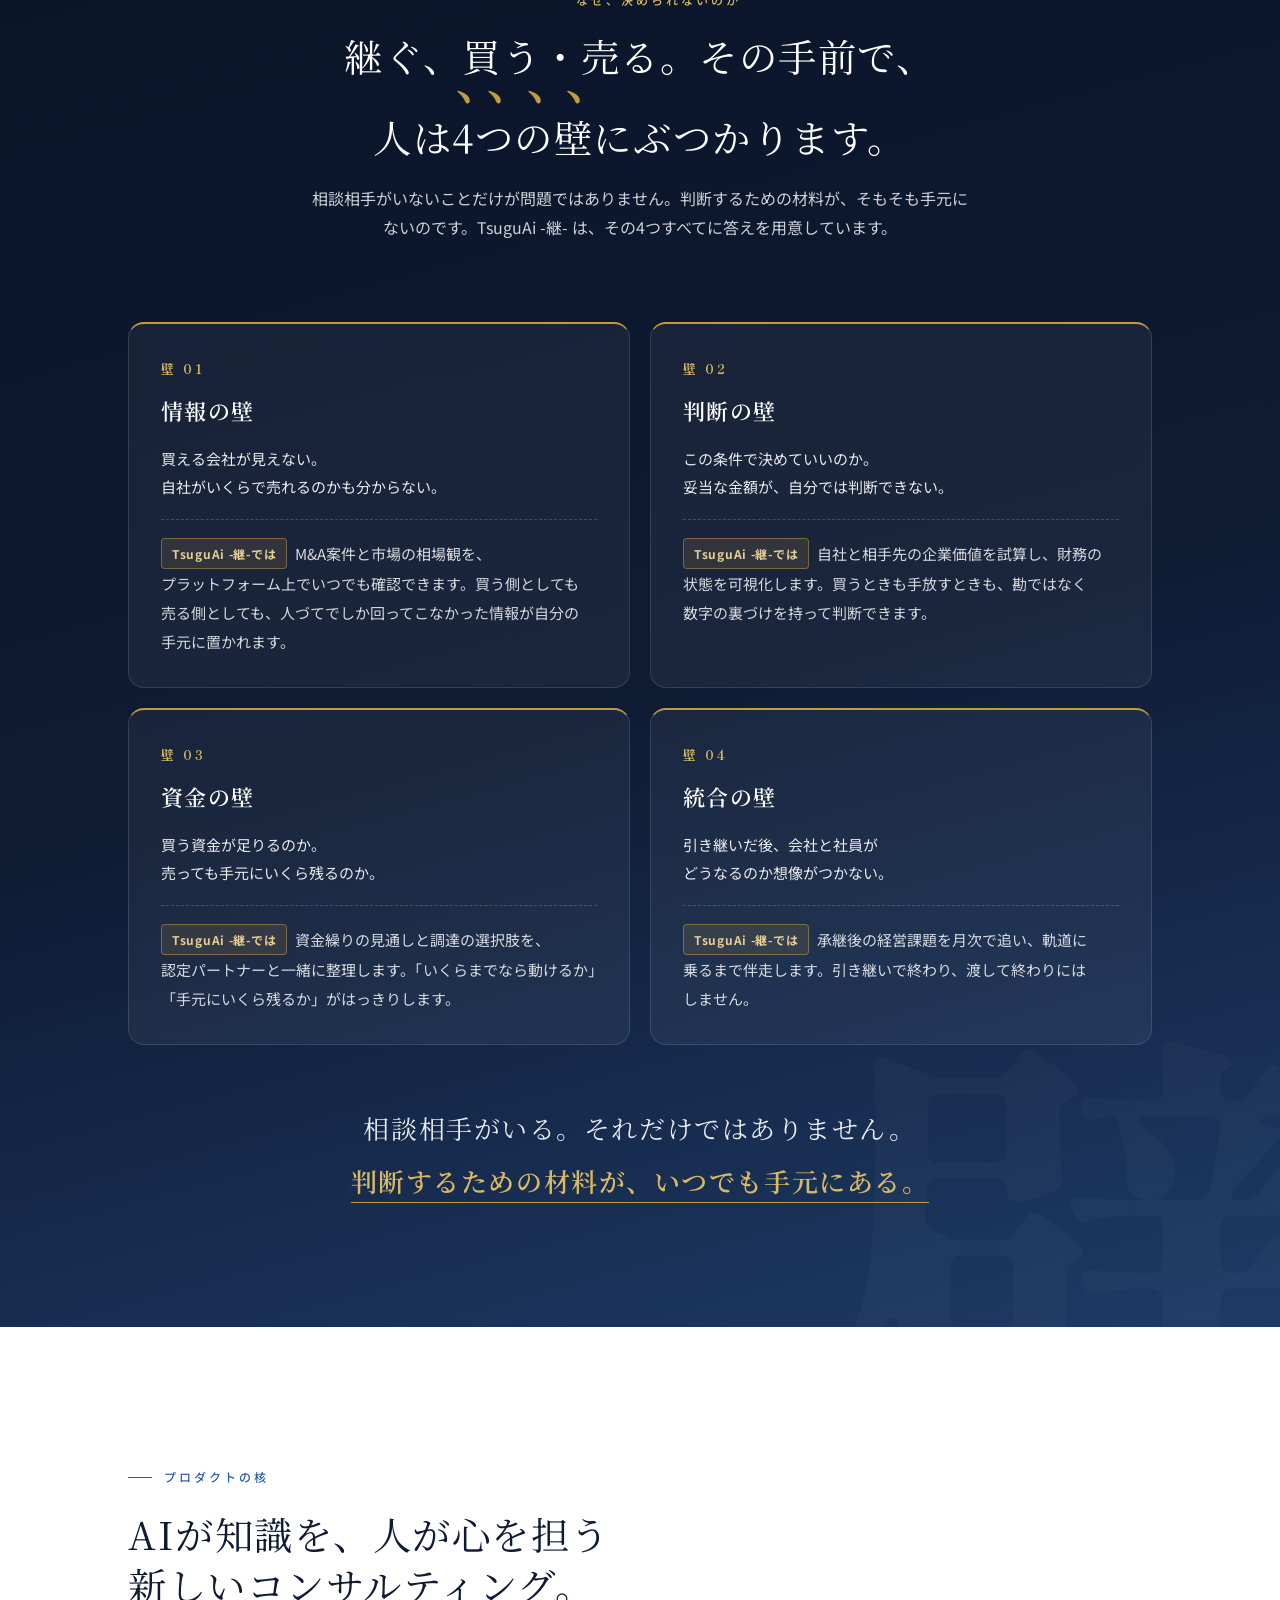
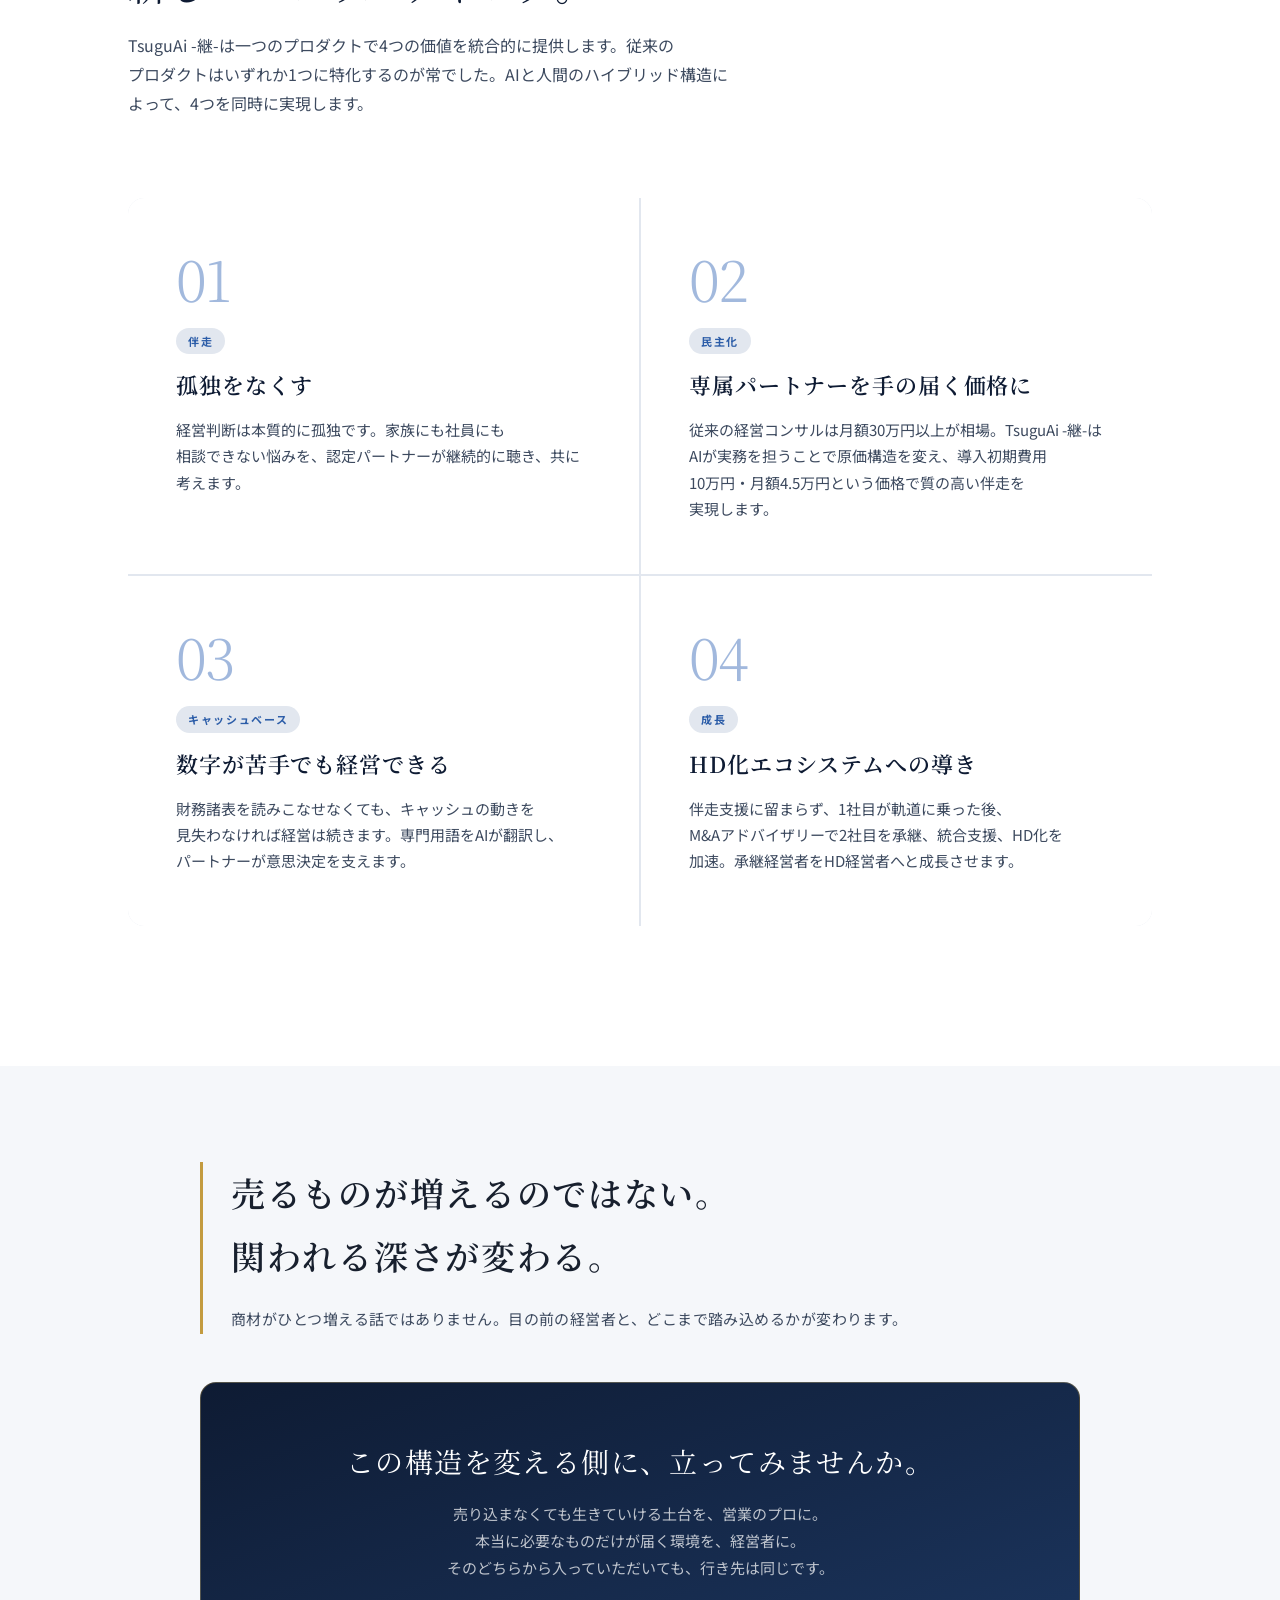
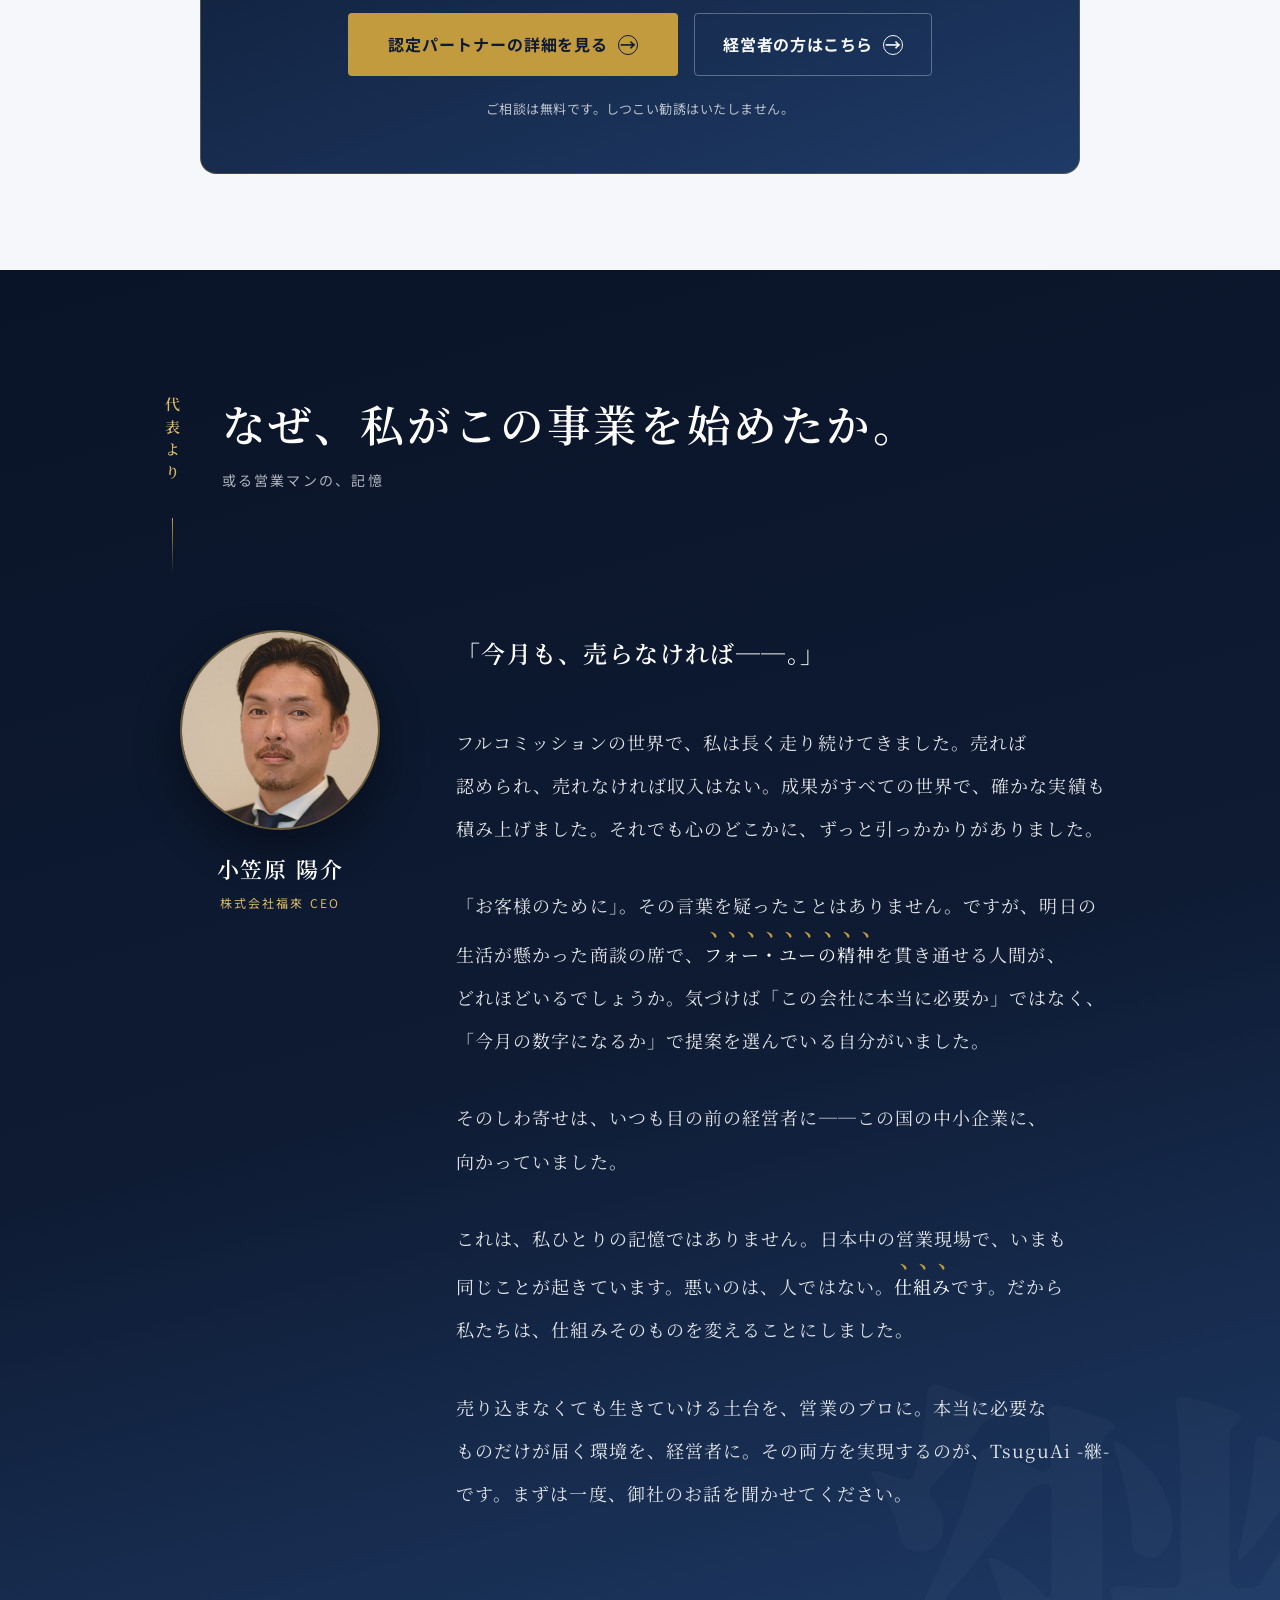
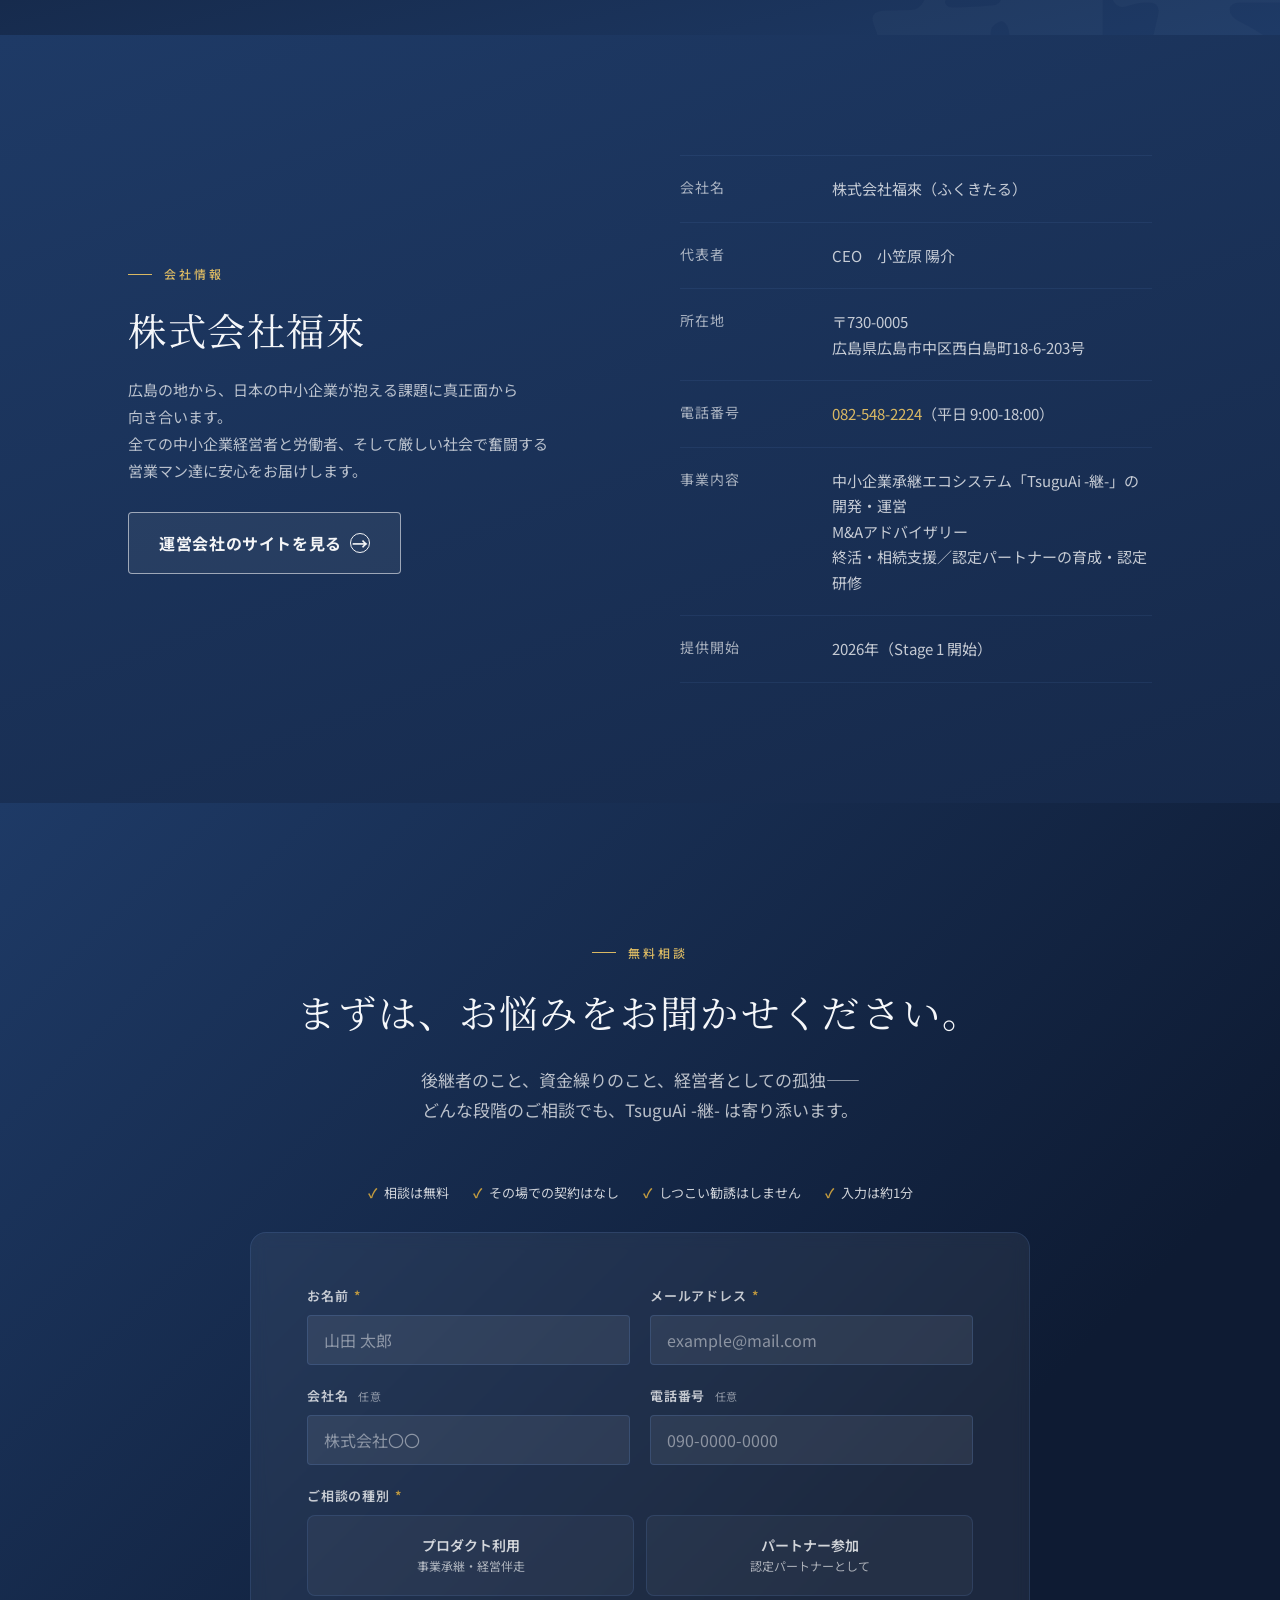
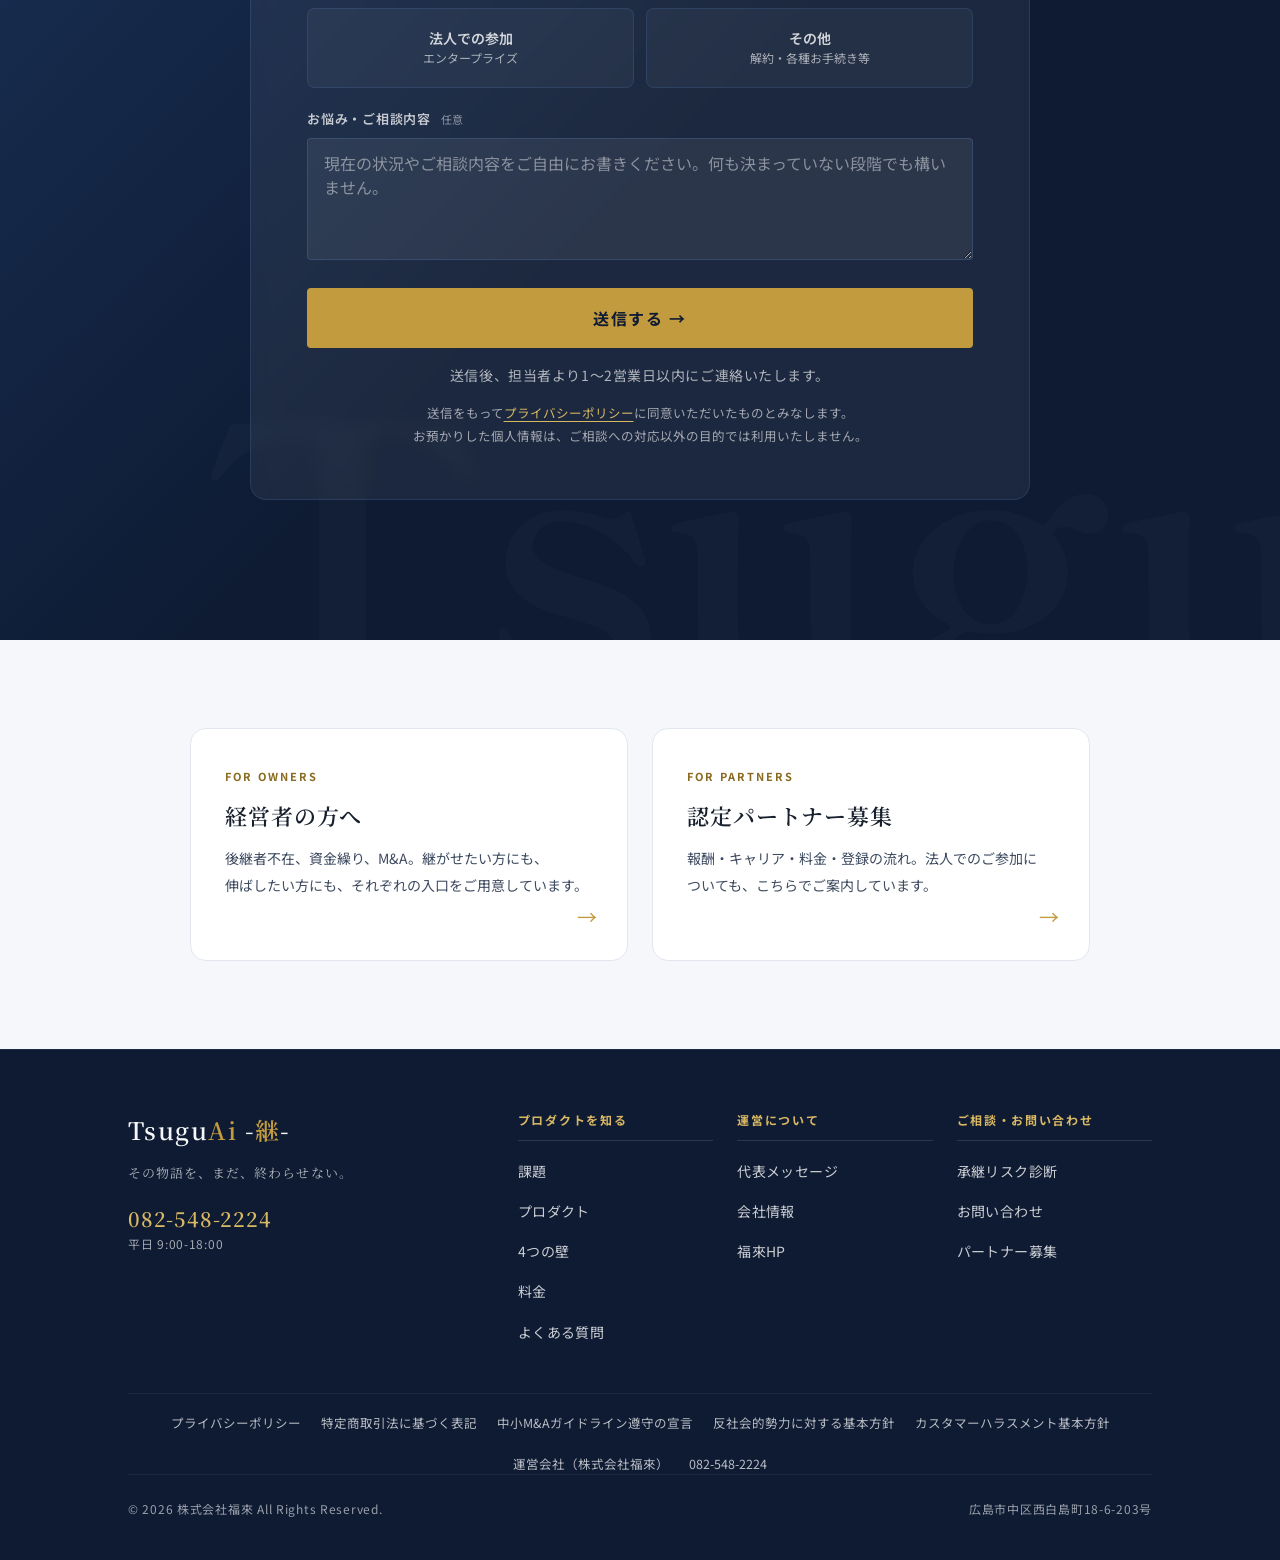
==== commit 2aa8a81e: "反社会的勢力に対する基本方針とカスタマーハラスメント基本方針を追加 既存の法務ページと同じ体裁で2ページ新設し、本編3ページのフッターと 法務ページ相互のリンクに加えた。sitemap にも登録。  " ====
--- a/index.html
+++ b/index.html
@@ -1087,6 +1087,8 @@
       <a href="privacy.html">プライバシーポリシー</a>
       <a href="tokushoho.html">特定商取引法に基づく表記</a>
       <a href="ma-guideline.html">中小M&amp;Aガイドライン遵守の宣言</a>
+      <a href="anti-social.html">反社会的勢力に対する基本方針</a>
+      <a href="customer-harassment.html">カスタマーハラスメント基本方針</a>
       <a href="https://www.fuku-kita.jp/">運営会社（株式会社福來）</a>
       <a href="tel:0825482224">082-548-2224</a>
     </div>
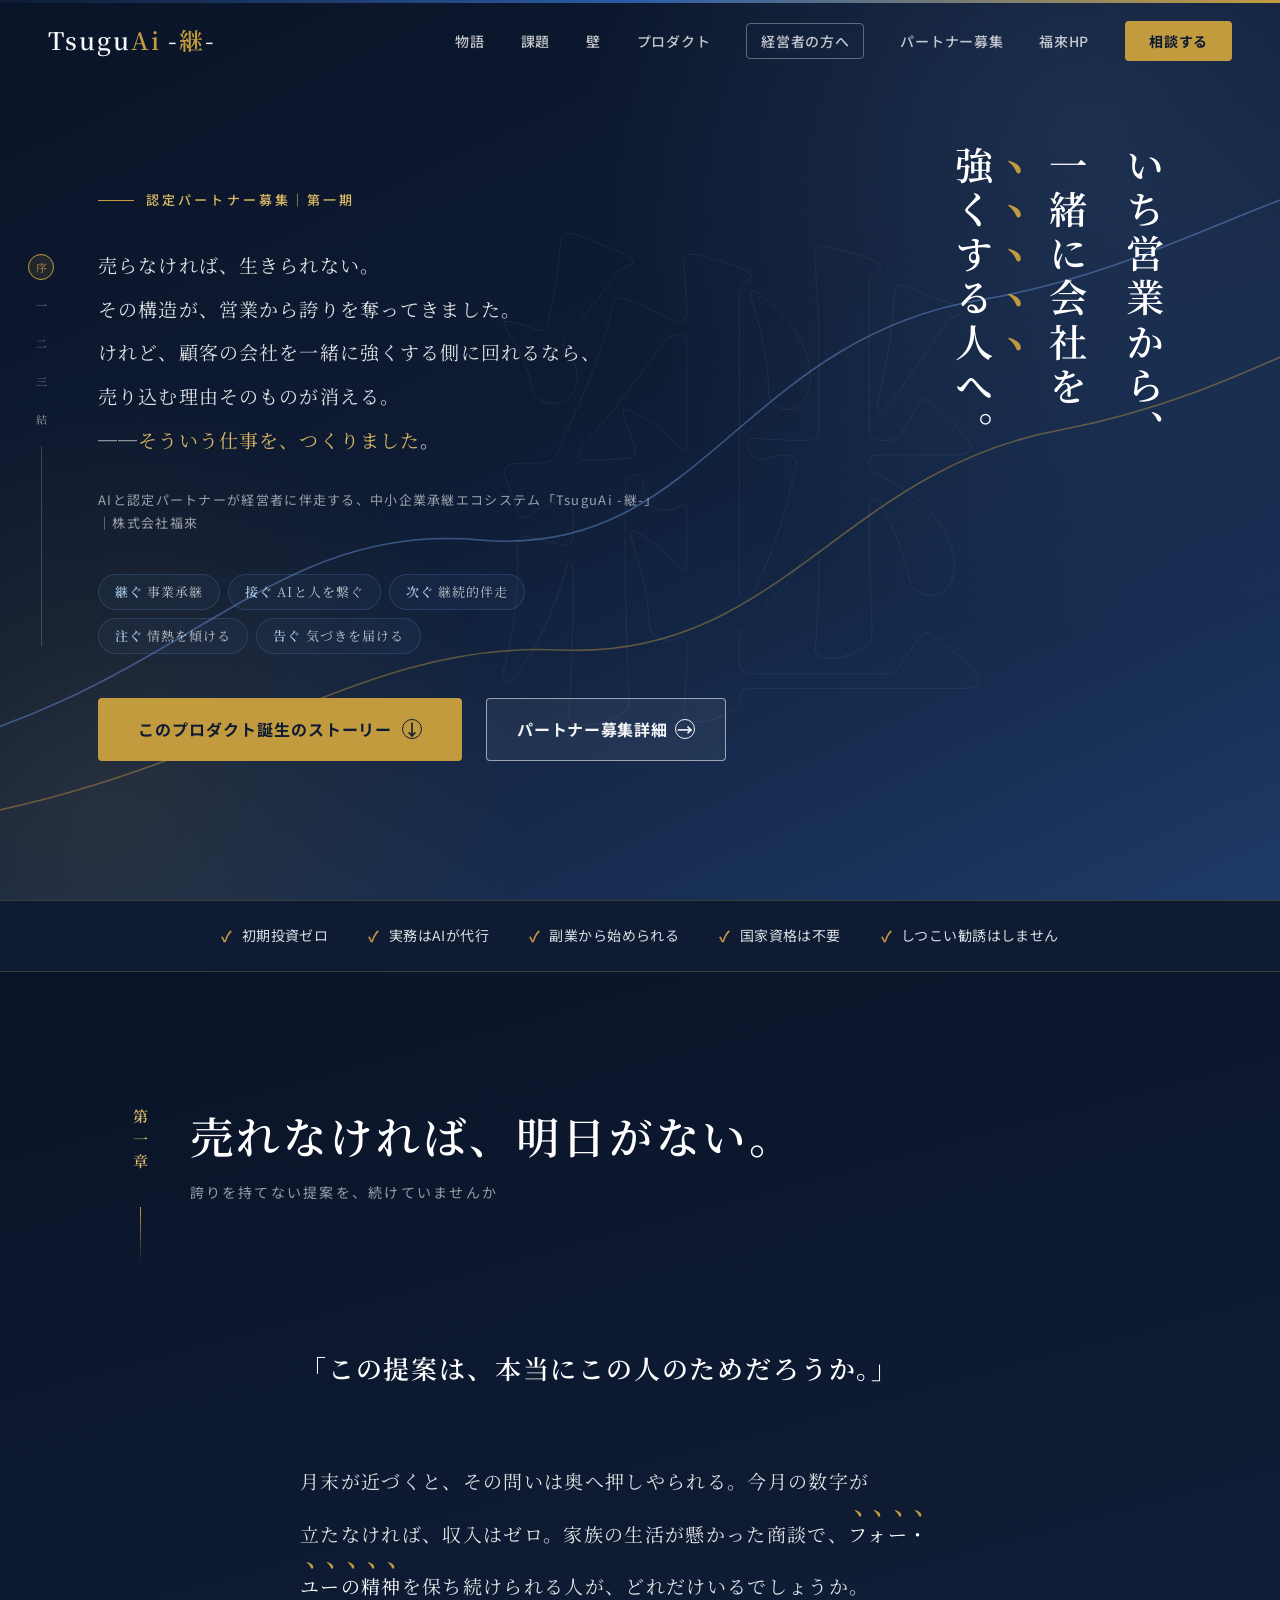
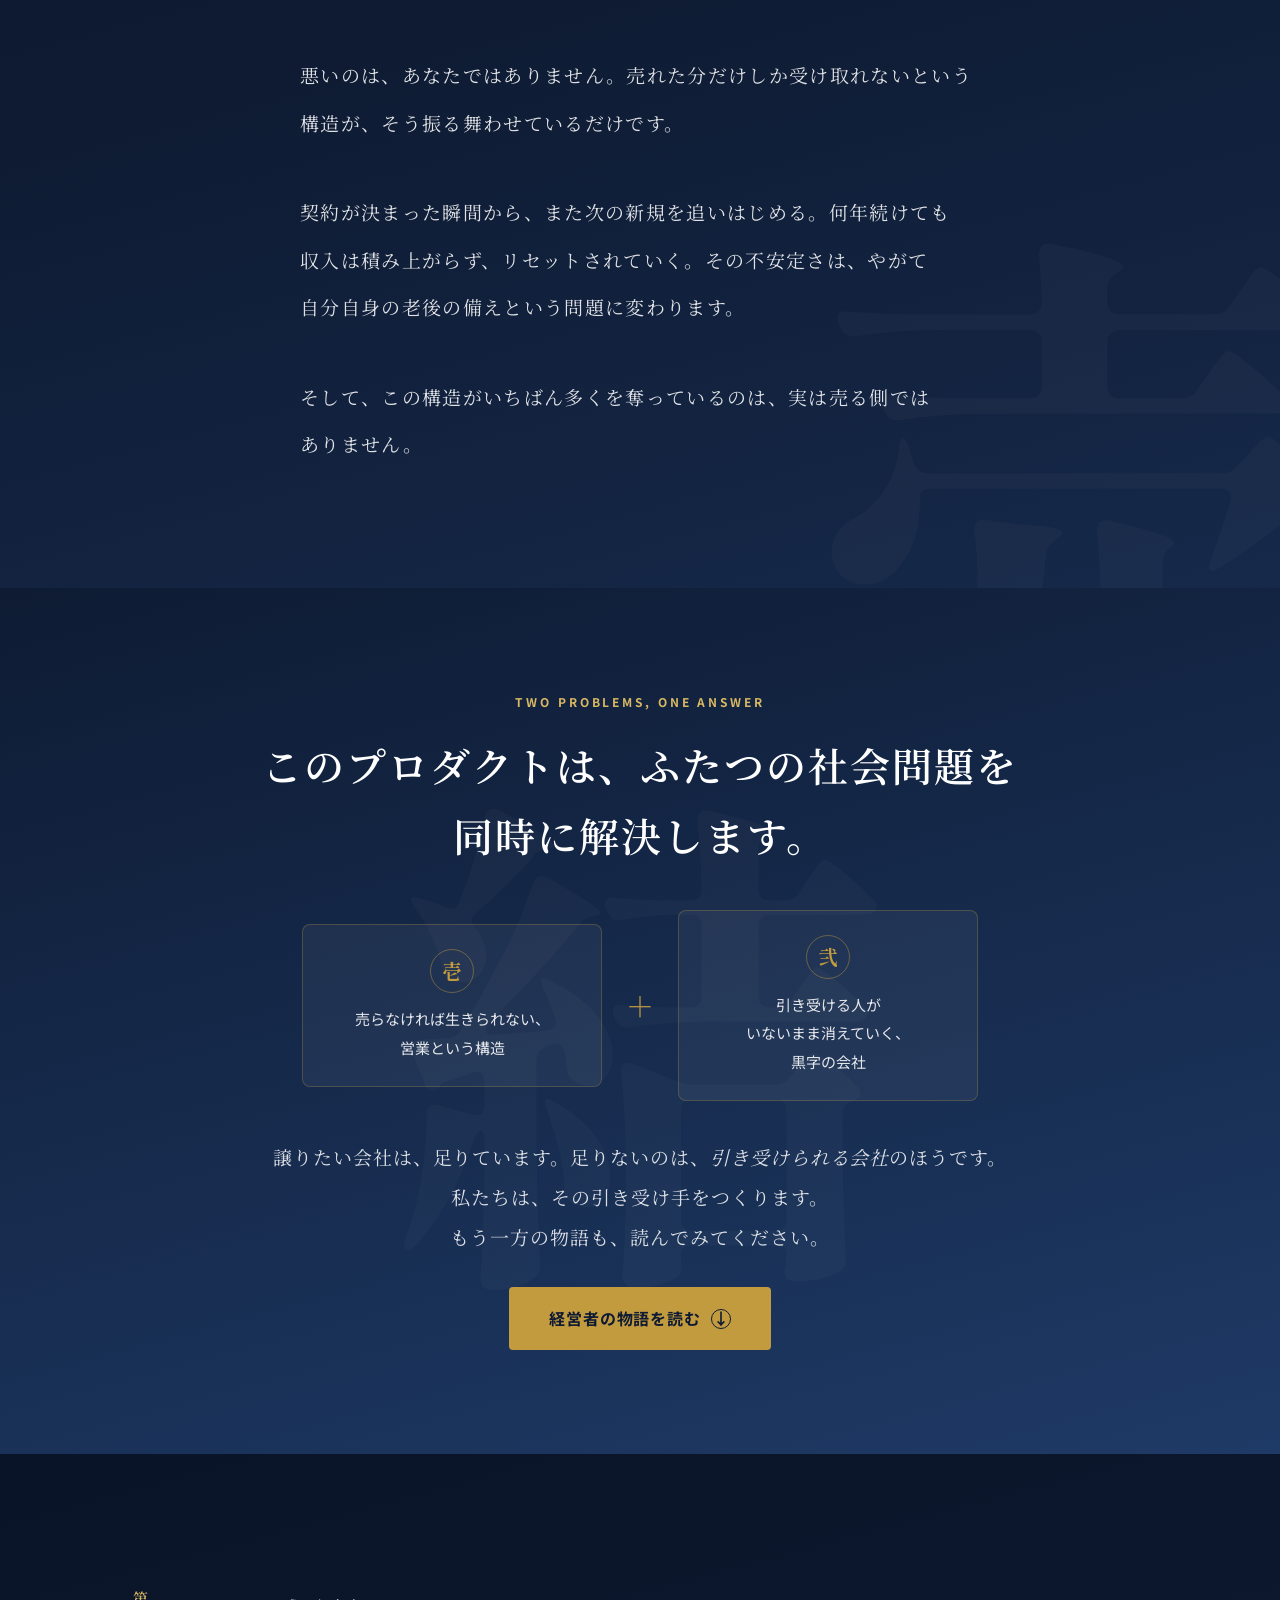
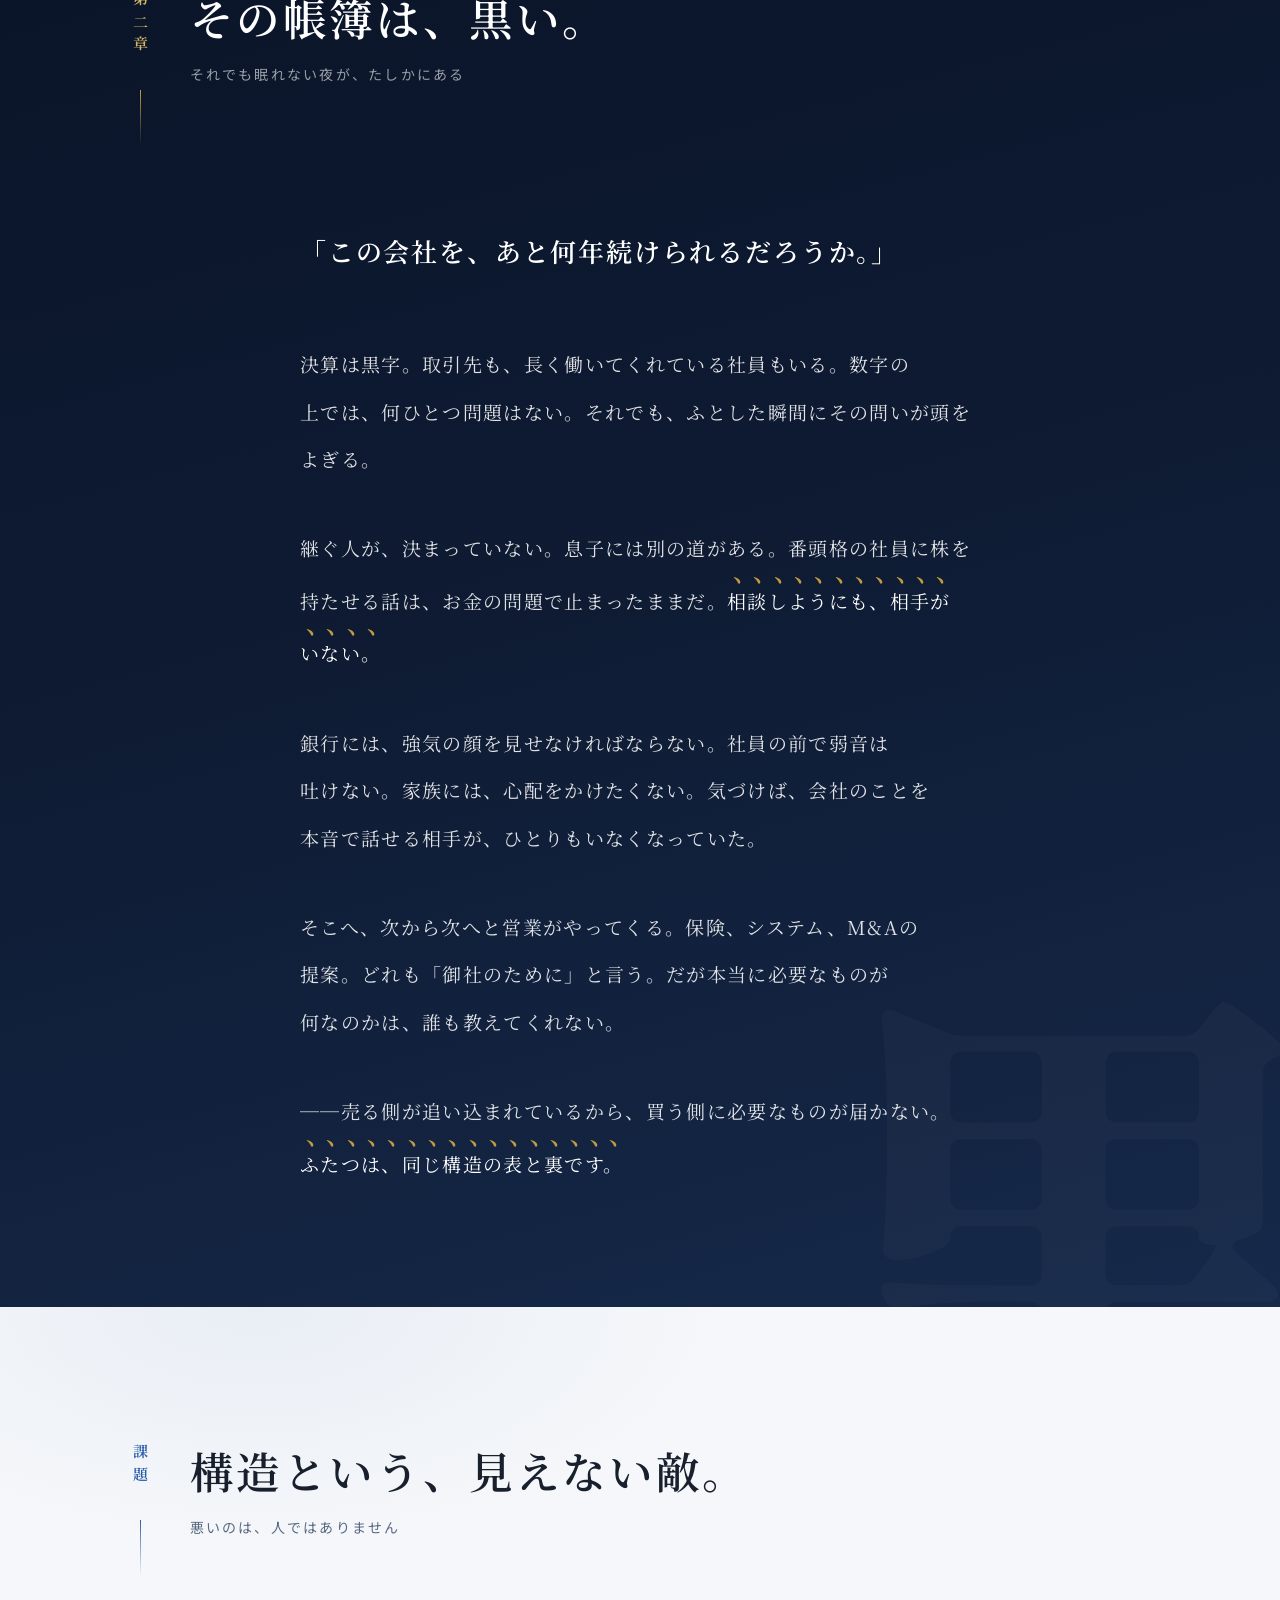
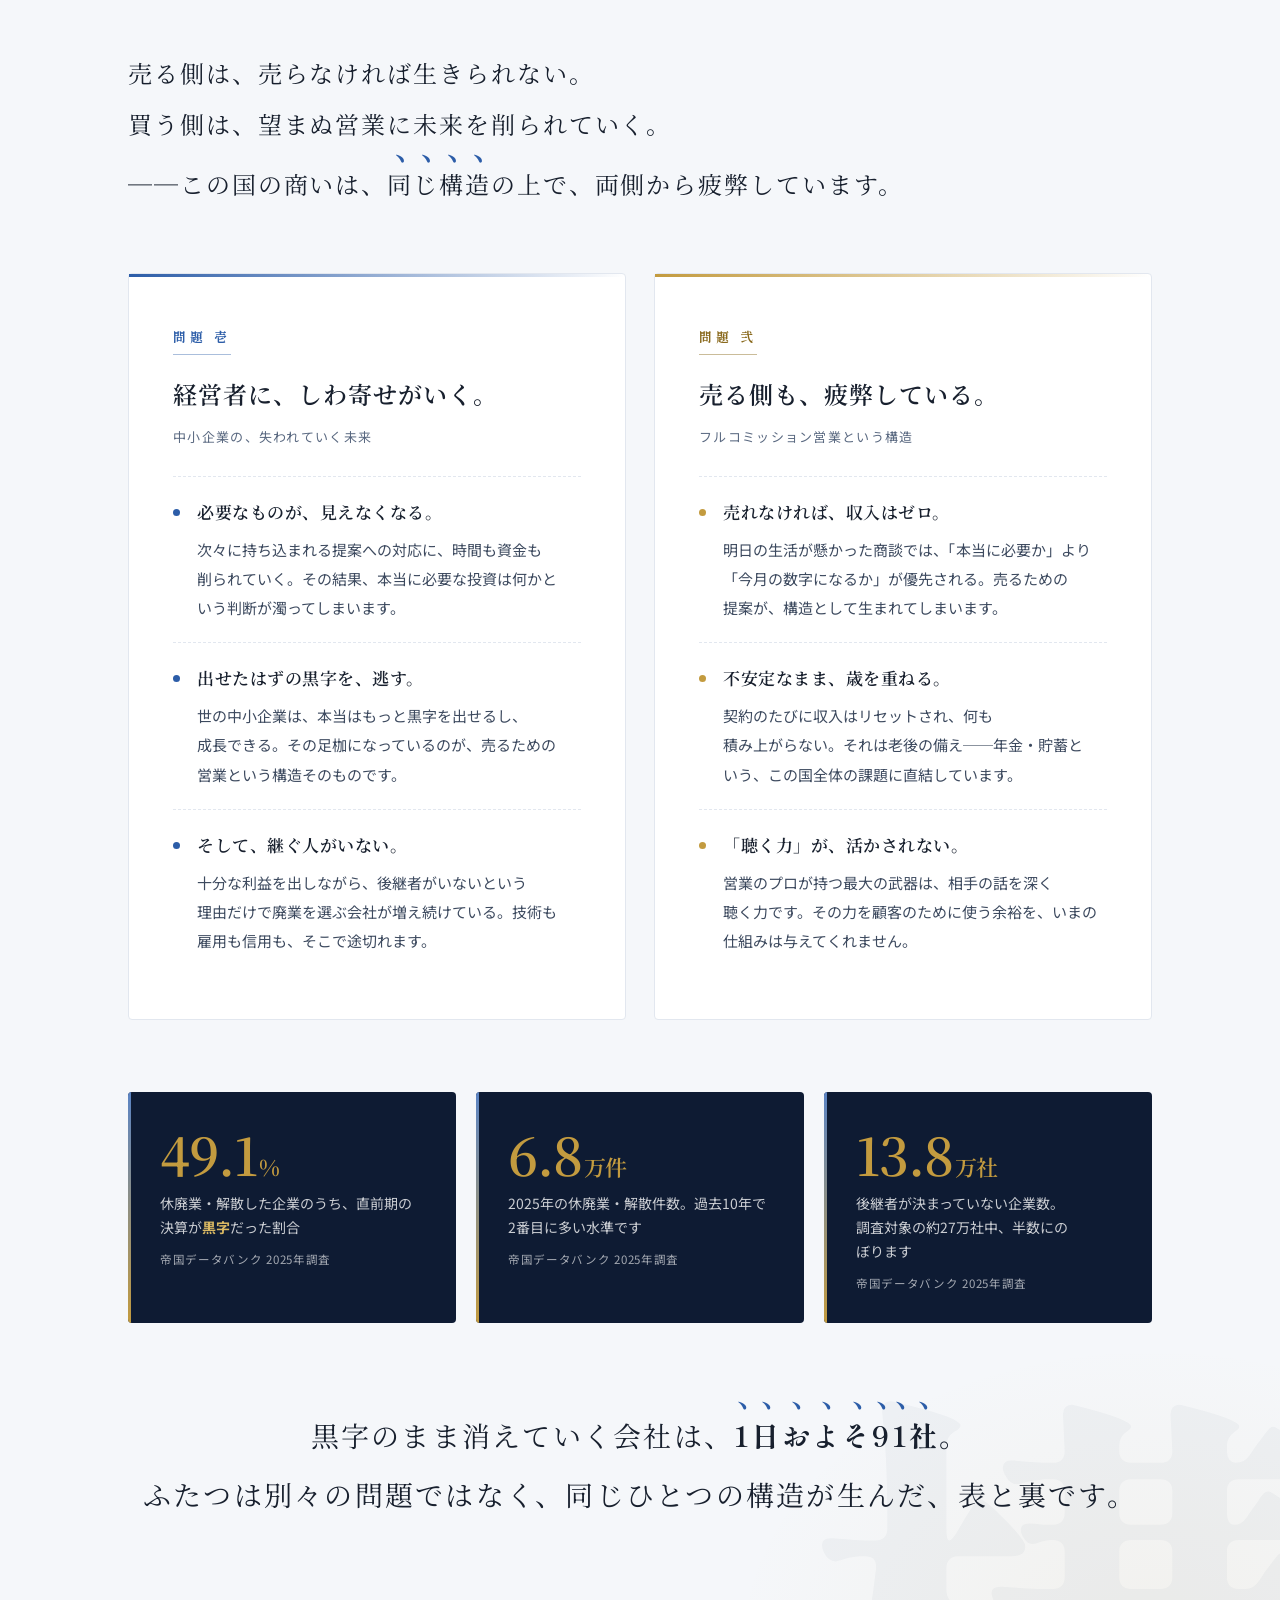
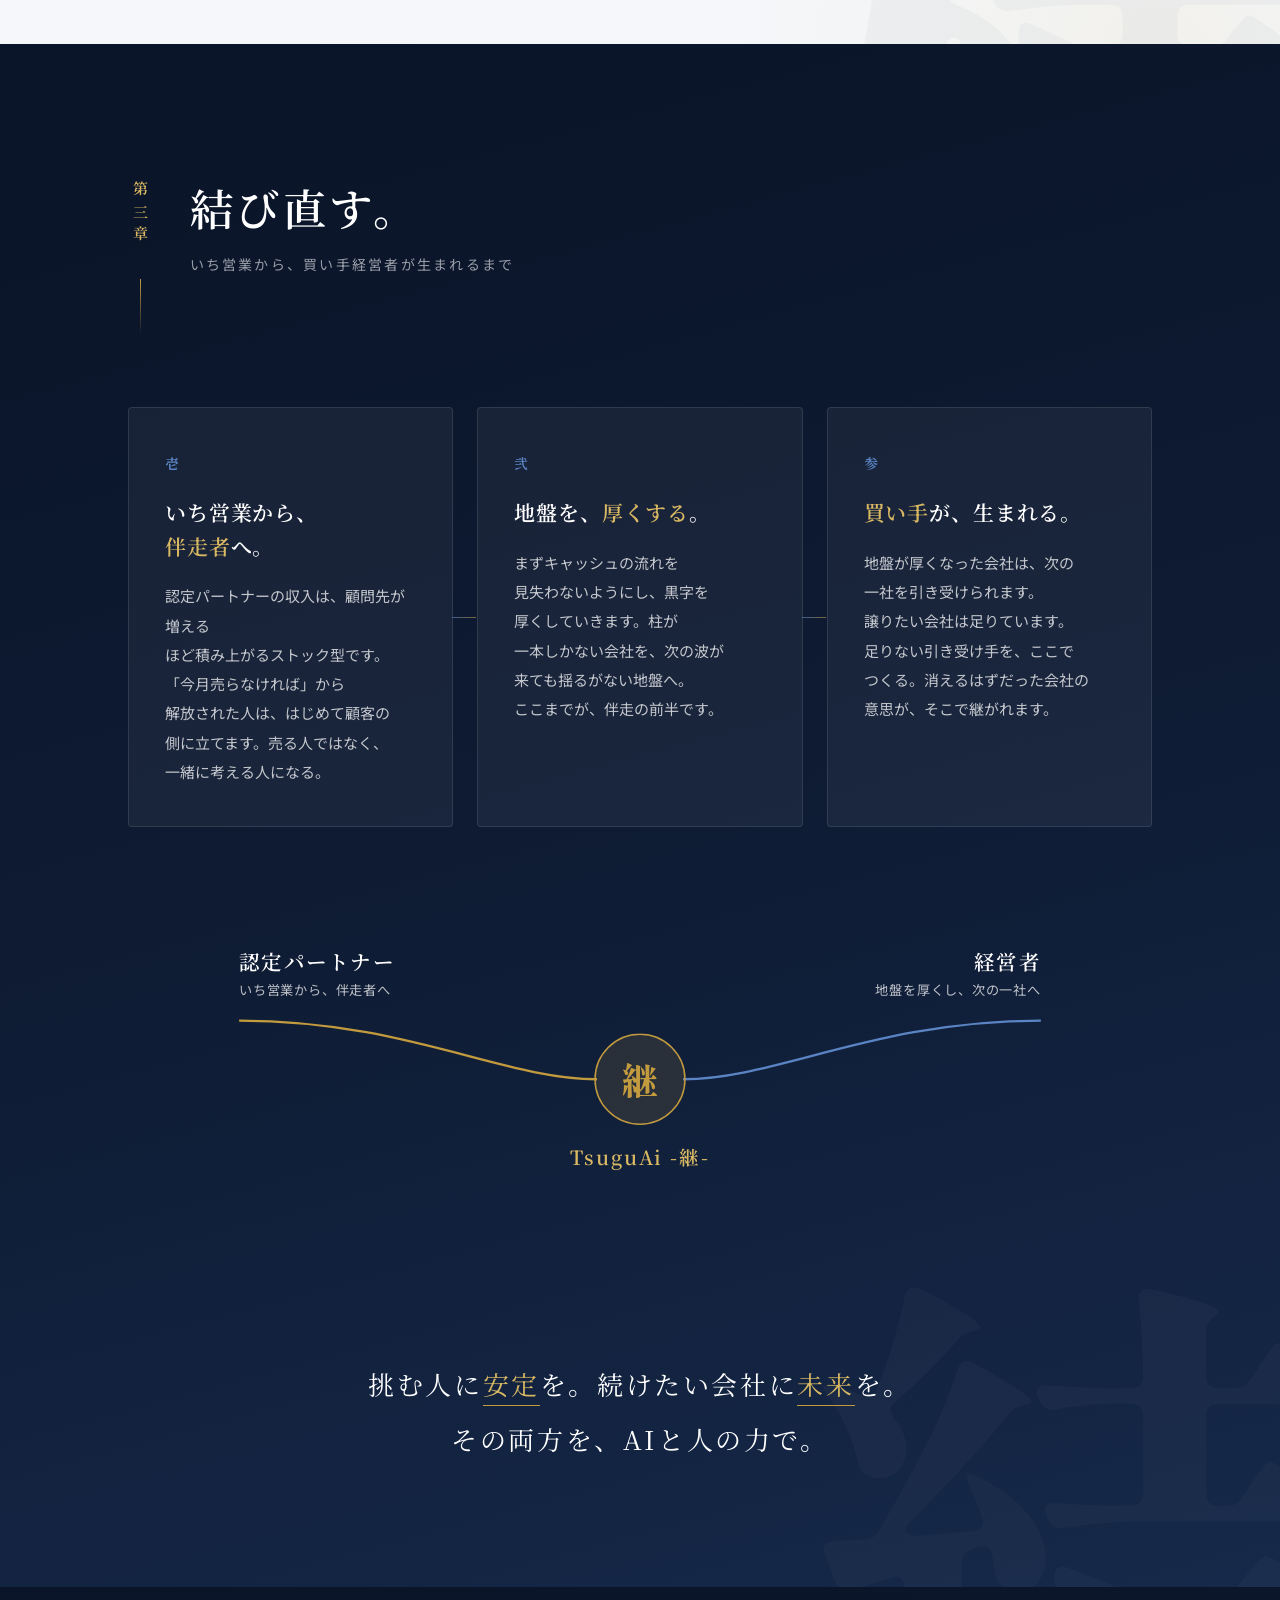
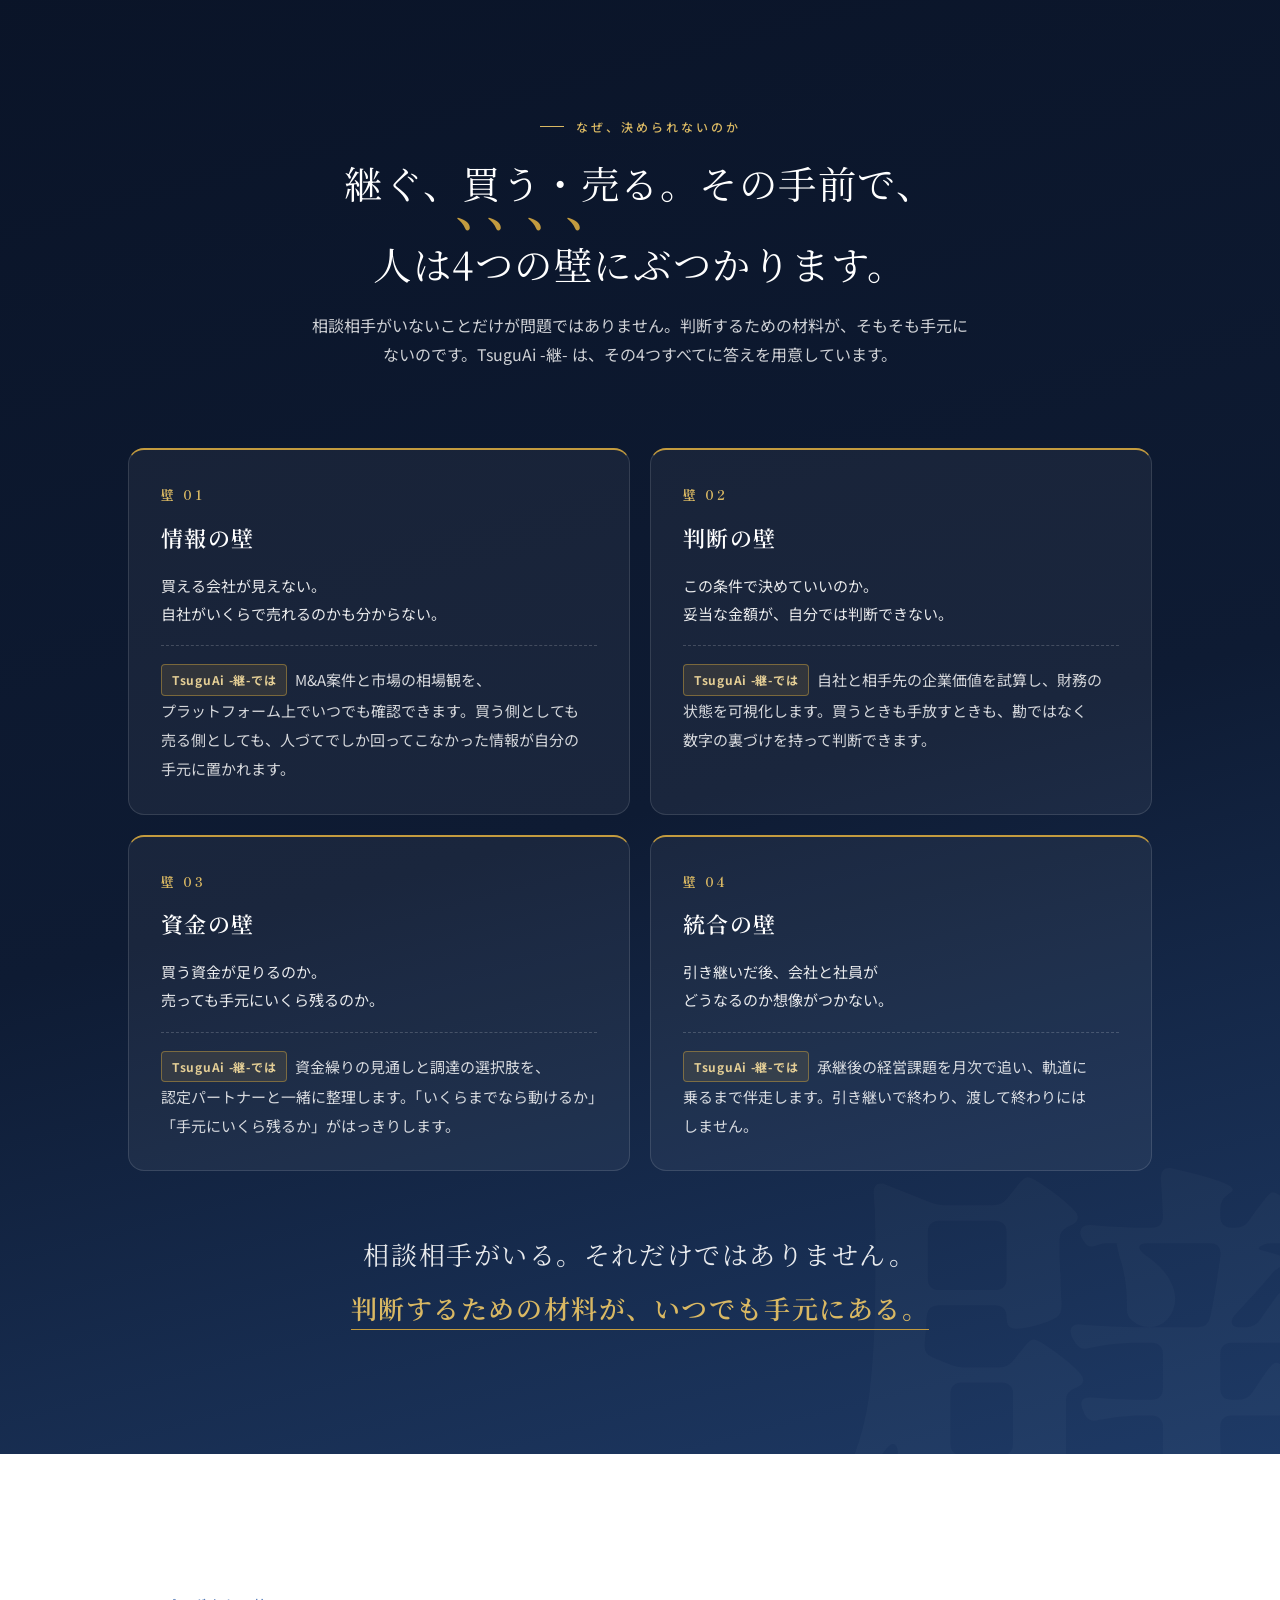
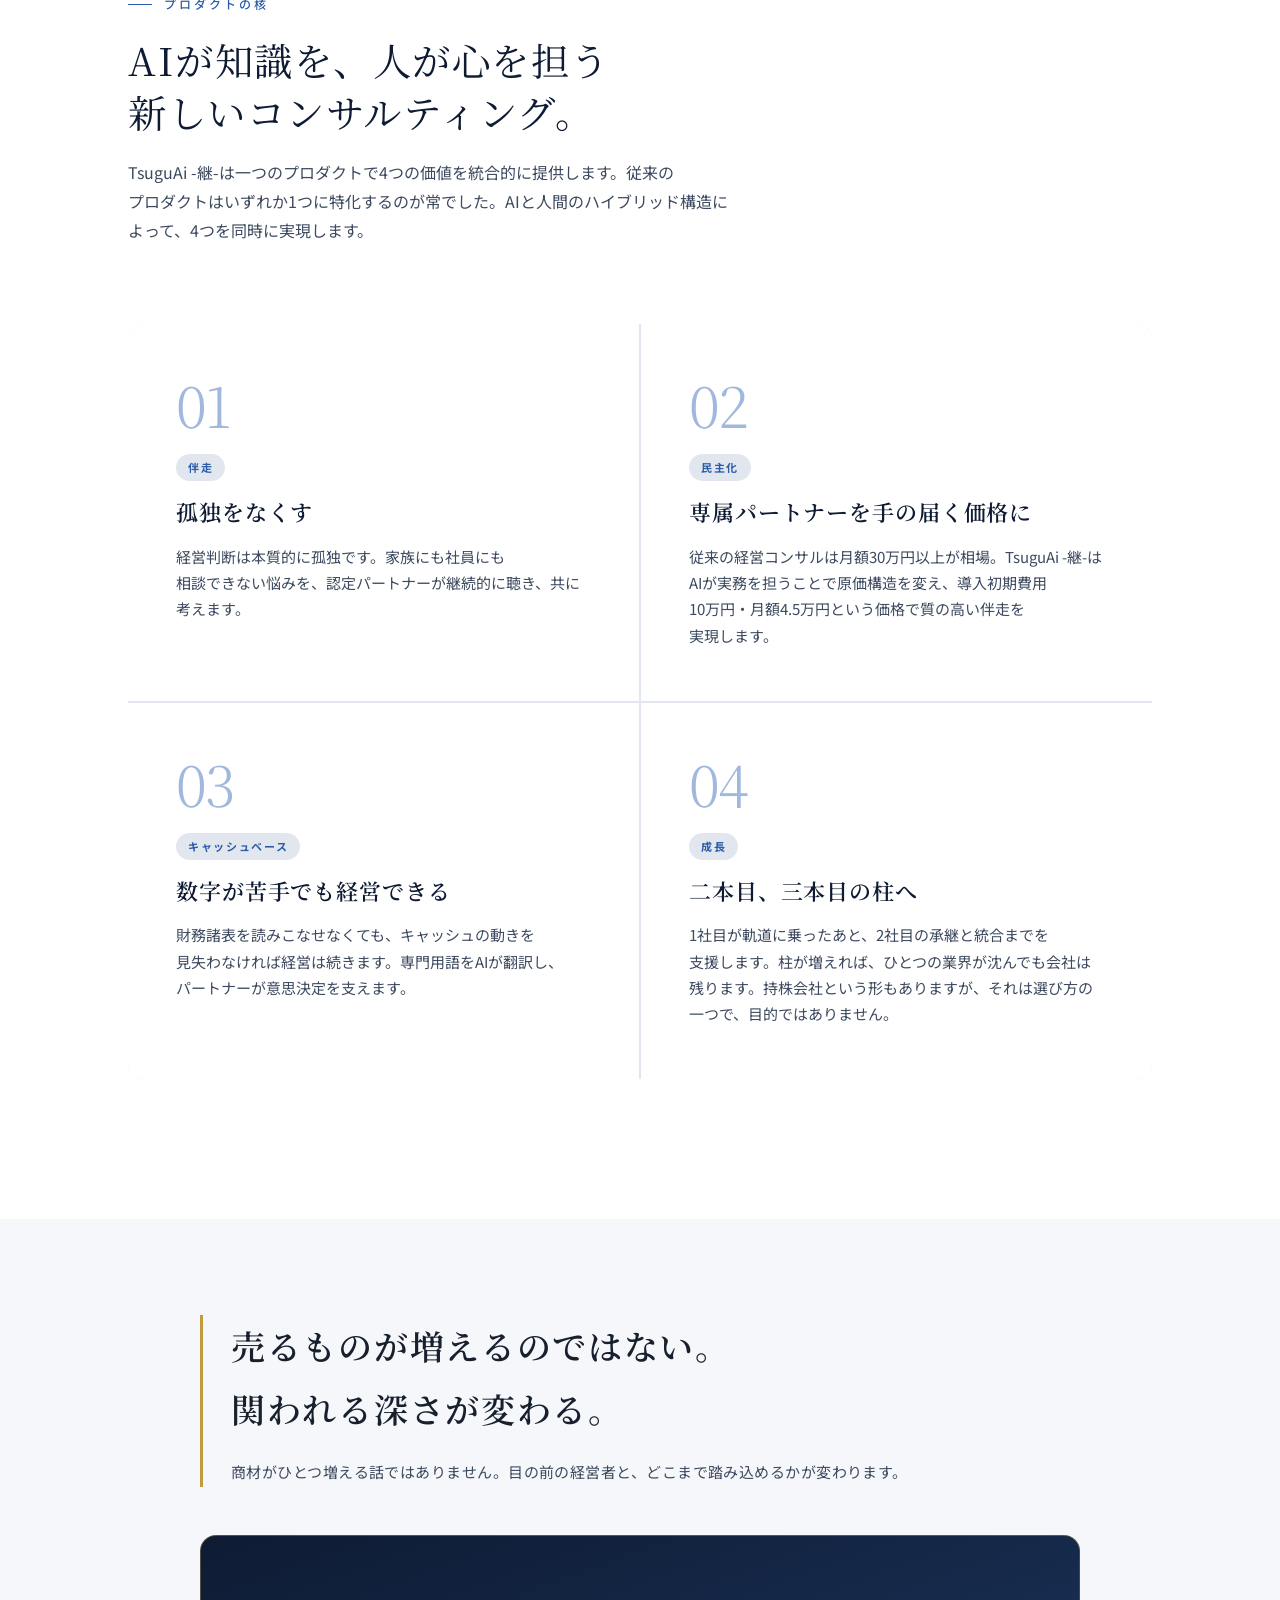
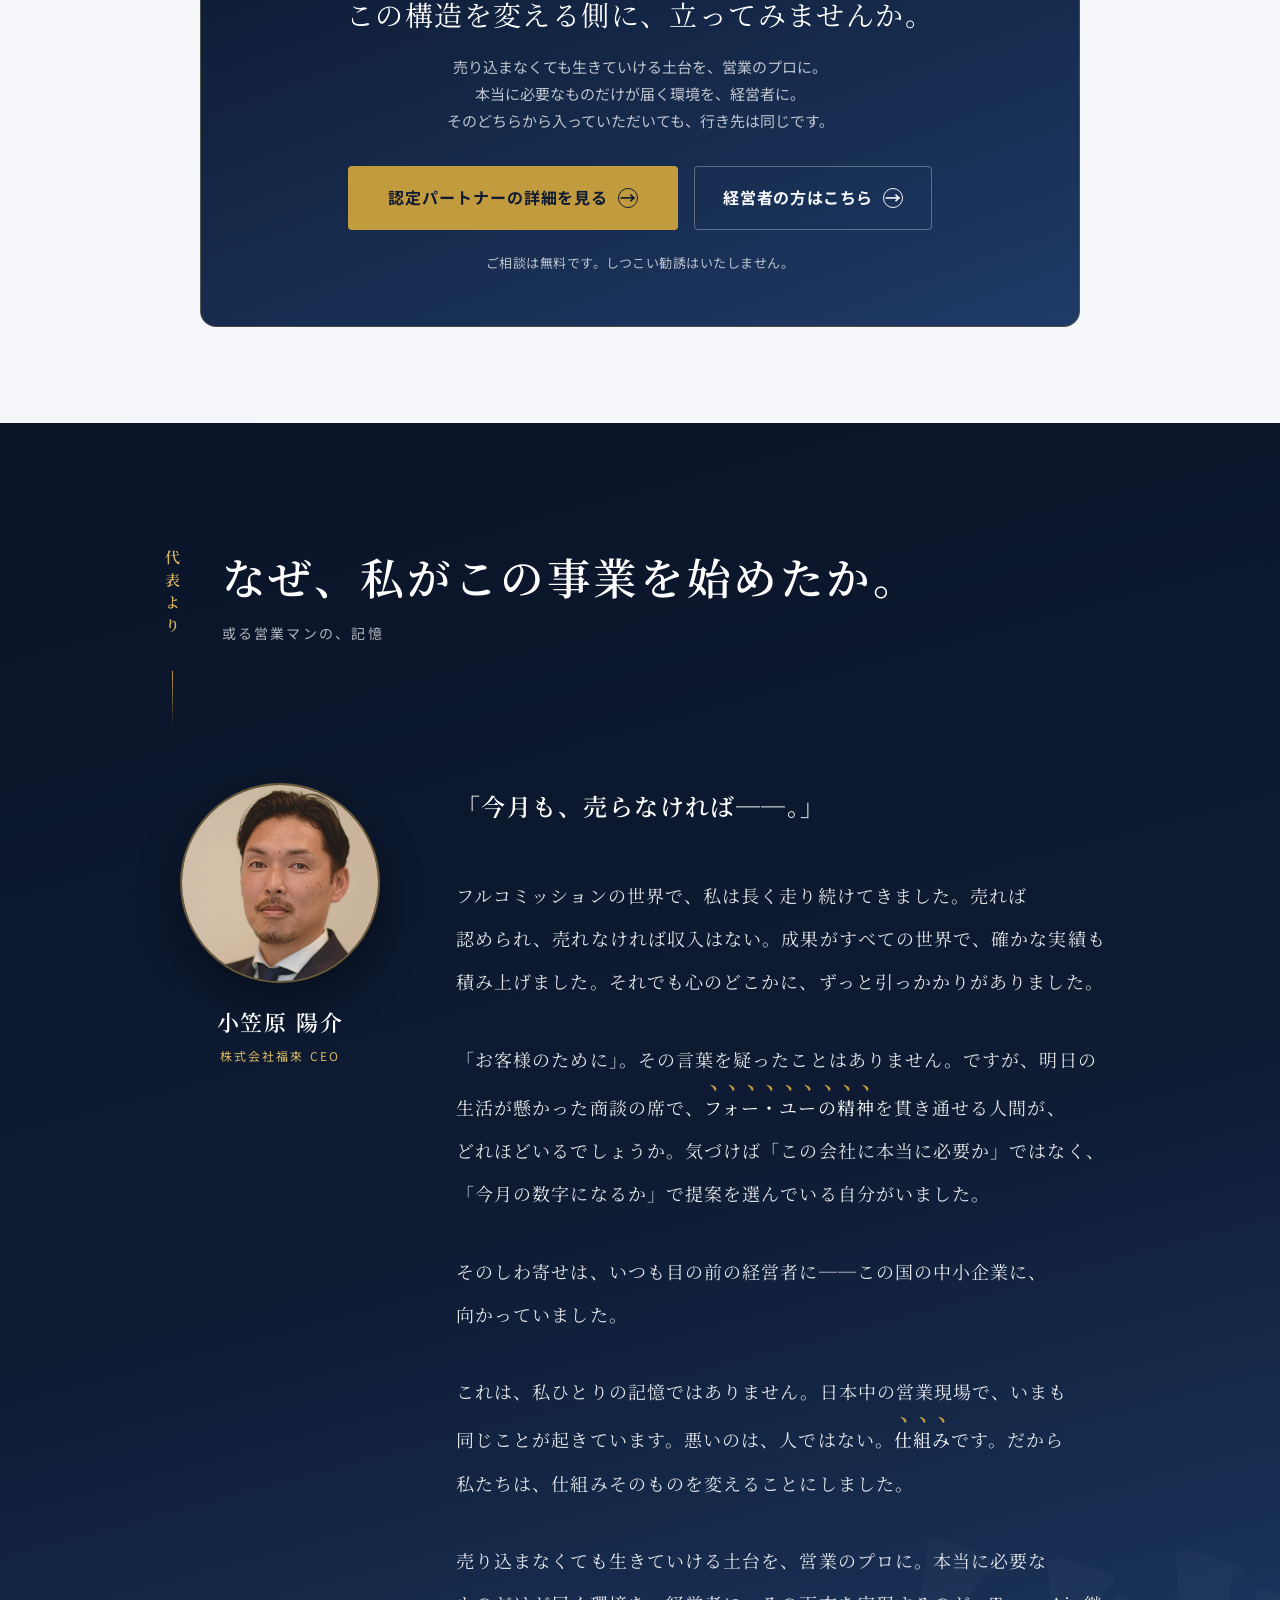
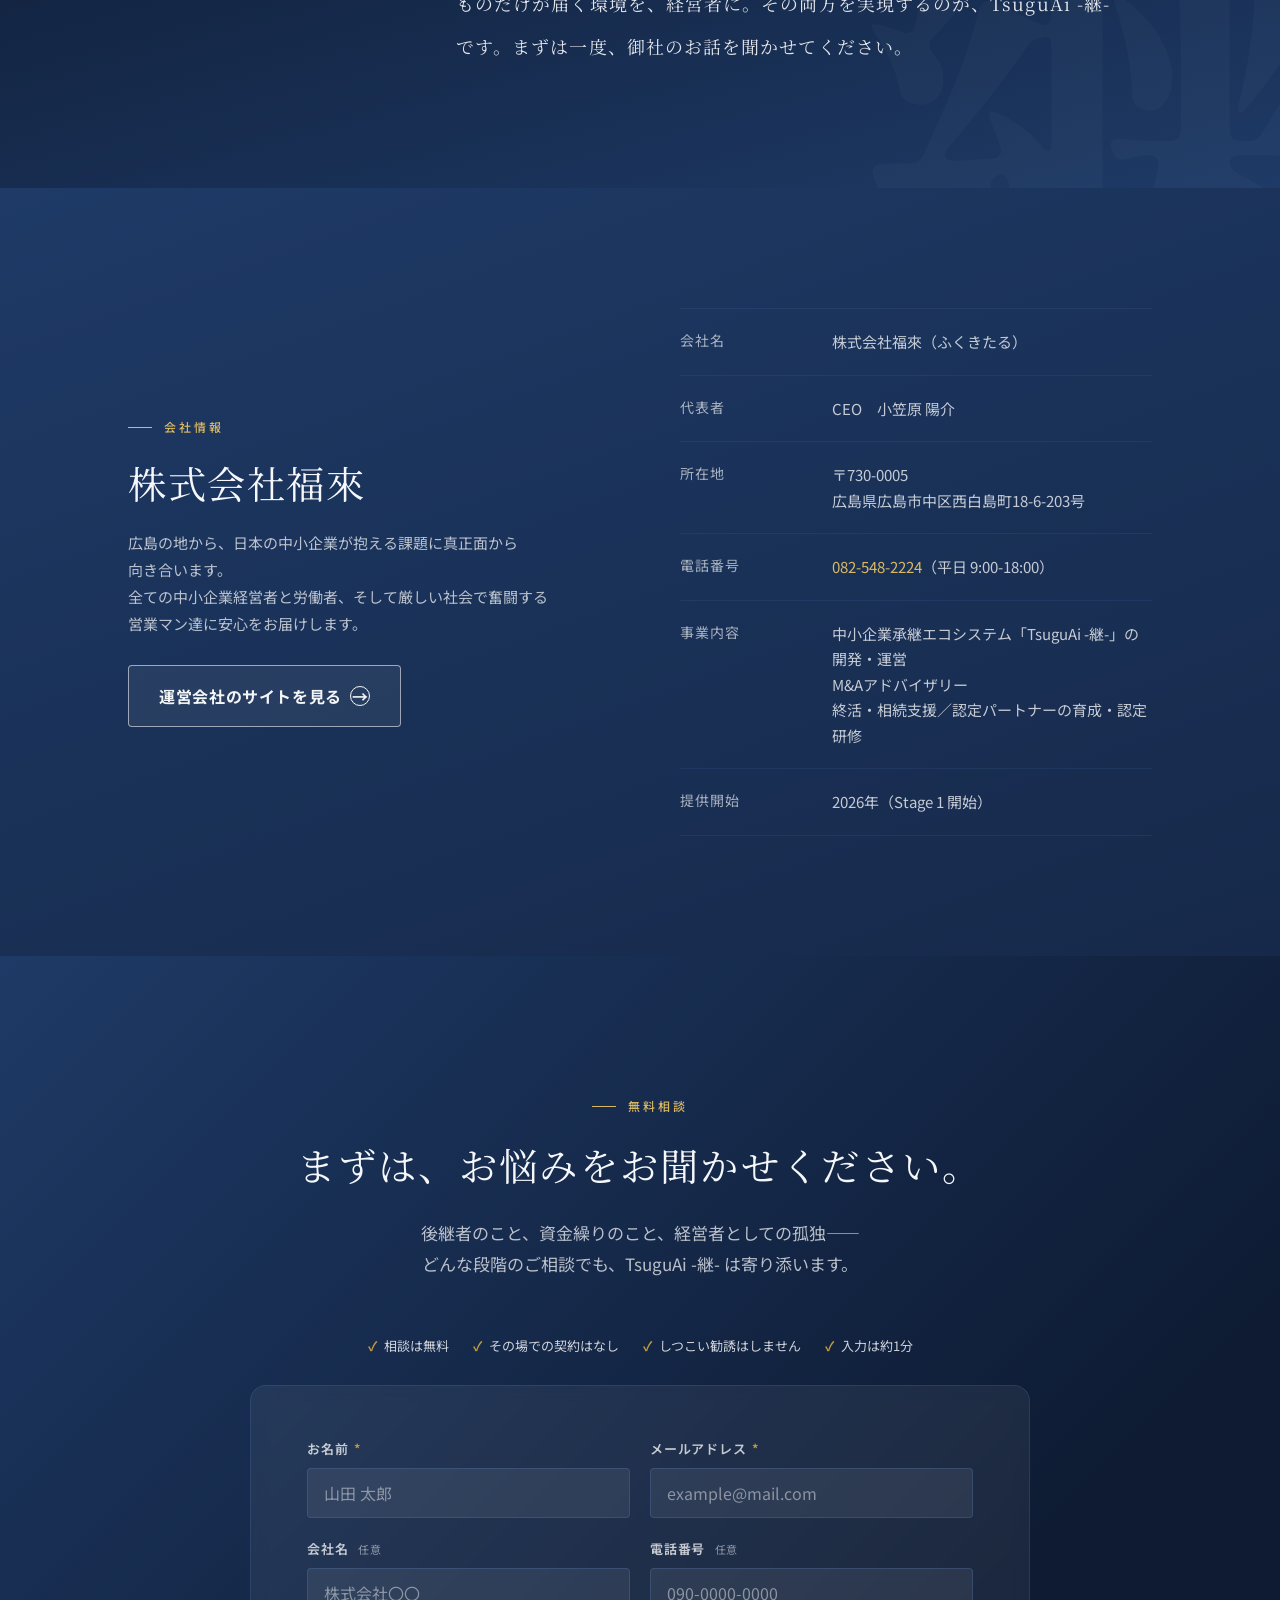
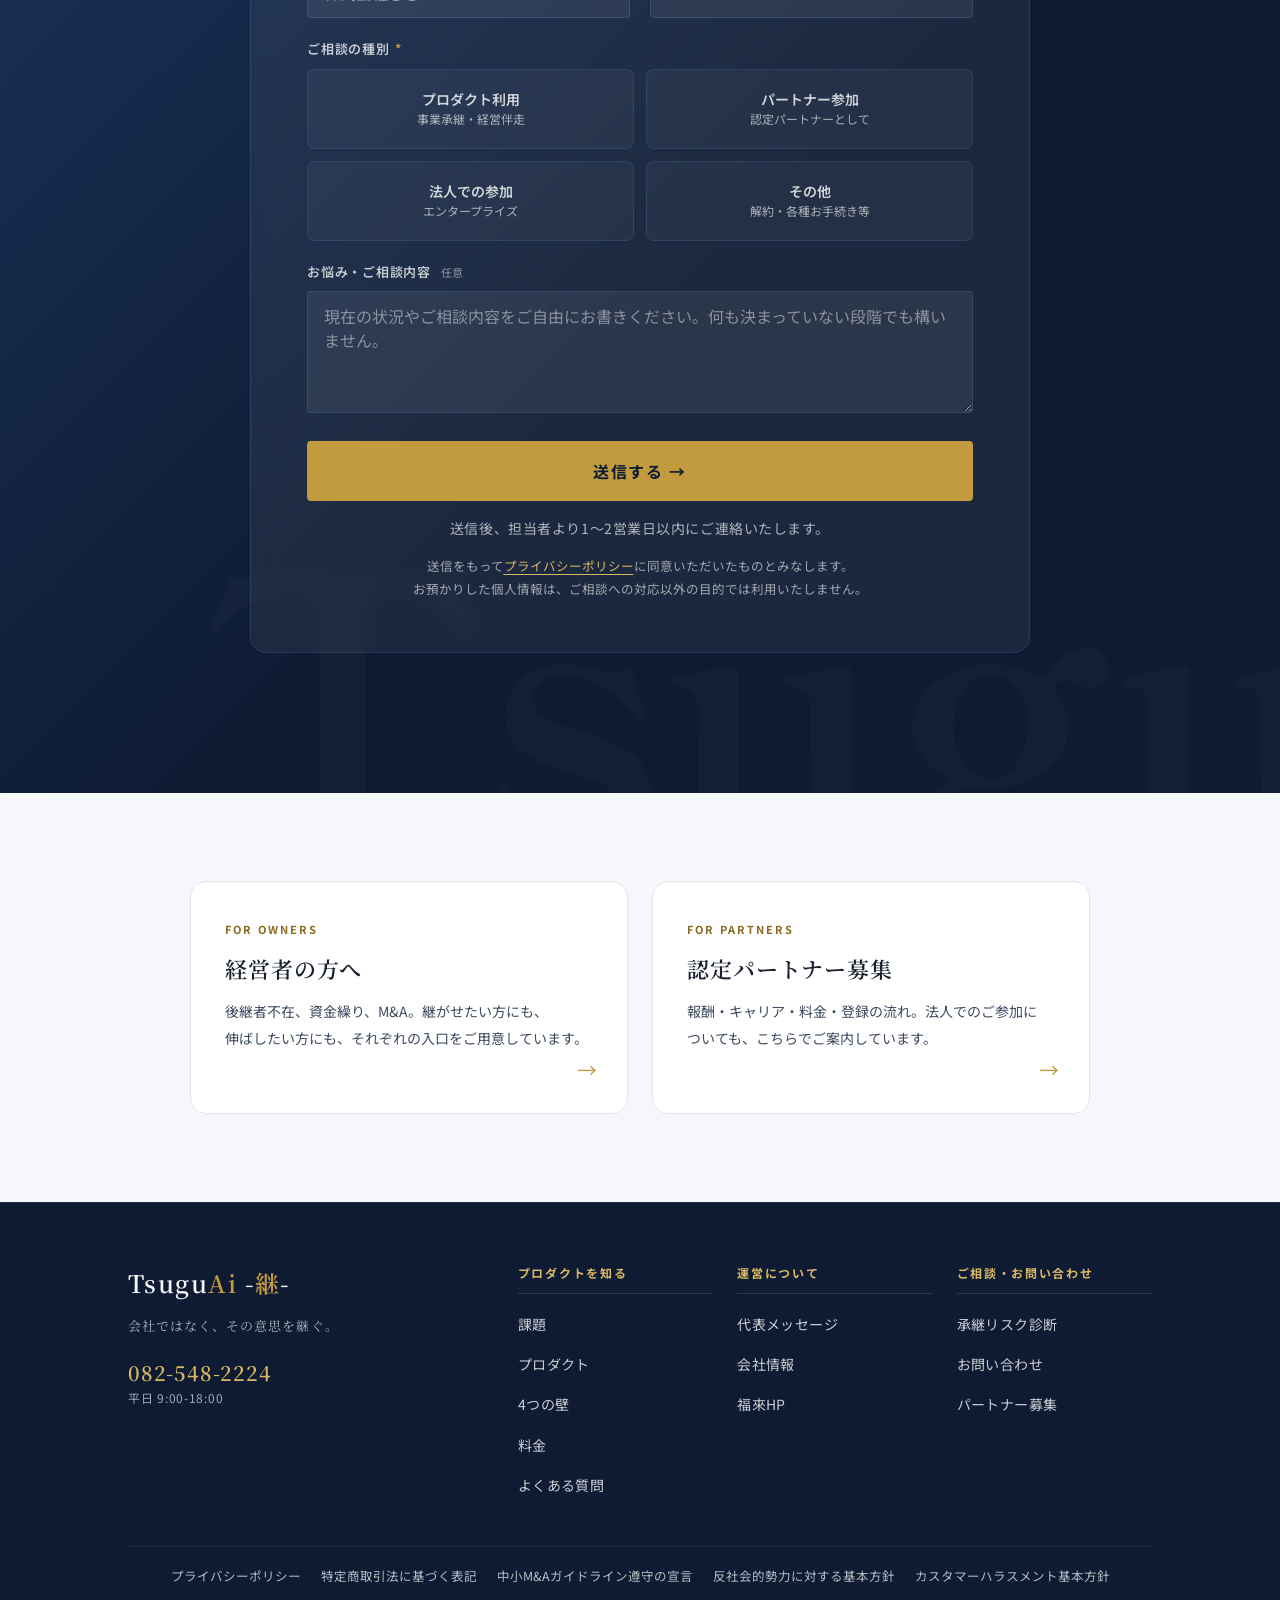
==== commit 04873646: "訴求をゴールから書き直す：いち営業から、買い手経営者が生まれるまで これまでの訴求は、発信者の志（この国の営業を私たちが変える）と、 現状維持の約束（その物語を、まだ、終わらせない）だった。 どちらも" ====
--- a/index.html
+++ b/index.html
@@ -3,8 +3,8 @@
 <head>
 <meta charset="UTF-8">
 <meta name="viewport" content="width=device-width, initial-scale=1.0">
-<title>TsuguAi -継- | この国の営業を、私たちが変える。｜認定パートナー募集 | 株式会社福來</title>
-<meta name="description" content="売らなければ生きられない営業の構造と、後継者不在で消えていく黒字企業。TsuguAi -継- は、このふたつの社会問題を同時に解決します。実務はAIが代行するため、未経験・副業からでも始められる認定パートナーを募集しています。">
+<title>TsuguAi -継- | いち営業から、会社を強くする人へ。｜認定パートナー募集 | 株式会社福來</title>
+<meta name="description" content="顧客の会社の財務基盤を厚くし、感謝される側へ。売らなければ生きられない営業の構造と、引き受け手がないまま消えていく黒字企業。TsuguAi -継- はこのふたつを同時に解きます。実務はAIが代行するため、未経験・副業からでも始められる認定パートナーを募集しています。">
 <meta name="robots" content="index, follow">
 <meta name="google-site-verification" content="T-_mOmDc7onO2FWyD5-ocFWxblI2OrbaJ0izFI3A6F4">
 <link rel="canonical" href="https://www.fuku-tsugu.jp/">
@@ -18,7 +18,7 @@
 <!-- OGP（SNSシェア時の表示） -->
 <meta property="og:type" content="website">
 <meta property="og:site_name" content="TsuguAi -継-">
-<meta property="og:title" content="TsuguAi -継- | この国の営業を、私たちが変える。">
+<meta property="og:title" content="TsuguAi -継- | いち営業から、一緒に会社を強くする人へ。">
 <meta property="og:description" content="売る側の疲弊と、継ぐ人のいない黒字企業。ふたつの社会問題を、ひとつの仕組みで解きます。認定パートナー第一期募集。">
 <meta property="og:url" content="https://www.fuku-tsugu.jp/">
 <meta property="og:image" content="https://www.fuku-tsugu.jp/og-image-partner.png?v=1">
@@ -26,7 +26,7 @@
 
 <!-- Twitter Card -->
 <meta name="twitter:card" content="summary_large_image">
-<meta name="twitter:title" content="TsuguAi -継- | この国の営業を、私たちが変える。">
+<meta name="twitter:title" content="TsuguAi -継- | いち営業から、一緒に会社を強くする人へ。">
 <meta name="twitter:description" content="売る側の疲弊と、継ぐ人のいない黒字企業。ふたつの社会問題を、ひとつの仕組みで解きます。">
 <meta name="twitter:image" content="https://www.fuku-tsugu.jp/og-image-partner.png?v=1">
 
@@ -149,9 +149,9 @@
       <p class="st-hero-eyebrow">認定パートナー募集｜第一期</p>
       <p class="st-hero-copy">
         売らなければ、生きられない。<br>
-        その構造が、営業から誇りを奪い、<br>
-        経営者から「本当に必要なもの」を<br class="sp-only">遠ざけてきました。<br>
-        ──変えるには、<em>各地に立つ人</em>がいる。
+        その構造が、営業から誇りを奪ってきました。<br>
+        けれど、顧客の会社を一緒に強くする側に回れるなら、<br class="sp-only">売り込む理由そのものが消える。<br>
+        ──<em>そういう仕事を、つくりました</em>。
       </p>
       <p class="st-hero-brand">AIと認定パートナーが経営者に伴走する、中小企業承継エコシステム「TsuguAi -継-」｜株式会社福來</p>
       <div class="hero-meaning">
@@ -163,17 +163,17 @@
       </div>
       <div class="hero-actions">
         <a href="#story" class="btn-primary">
-          <span class="btn-label">このプロダクトが出来た<br class="sp-only">ストーリーを読む</span>
+          <span class="btn-label">このプロダクト<br class="sp-only">誕生のストーリー</span>
           <span class="btn-arrow">↓</span>
         </a>
         <a href="partner.html" class="btn-ghost">
-          募集の詳細を見る
+          パートナー募集詳細
           <span class="btn-arrow">→</span>
         </a>
       </div>
     </div>
     <h1 class="st-hero-title">
-      <span>この国の営業を、</span><span><em class="st-bouten">私たちが変える</em>。</span>
+      <span>いち営業から、</span><span>一緒に会社を</span><span><em class="st-bouten">強くする人</em>へ。</span>
     </h1>
   </div>
 </section>
@@ -225,10 +225,10 @@
         <span class="bridge-pair-plus" aria-hidden="true">＋</span>
         <div class="bridge-pair-item">
           <span class="bridge-pair-num">弐</span>
-          <p class="bridge-pair-text">継ぐ人がいないまま消えていく、<br class="pc-only">黒字の会社</p>
+          <p class="bridge-pair-text">引き受ける人がいないまま消えていく、<br class="pc-only">黒字の会社</p>
         </div>
       </div>
-      <p class="bridge-lead">別々の話に見えて、根はひとつです。<br>もう一方の物語も、読んでみてください。</p>
+      <p class="bridge-lead">譲りたい会社は、足りています。足りないのは、<em>引き受けられる会社</em>のほうです。<br>私たちは、その引き受け手をつくります。<br>もう一方の物語も、読んでみてください。</p>
       <a href="#owners-story" class="btn-primary bridge-cta">
         経営者の物語を読む
         <span class="btn-arrow">↓</span>
@@ -338,25 +338,25 @@
       <span class="st-ch-num">第三章</span>
       <div class="st-ch-titles">
         <h2 class="st-ch-title">結び直す。</h2>
-        <p class="st-ch-sub">ふたつの問題を、ひとつの仕組みで解く</p>
+        <p class="st-ch-sub">いち営業から、買い手経営者が生まれるまで</p>
       </div>
     </div>
 
     <div class="st-steps">
       <div class="st-step reveal">
         <span class="st-step-num">壱</span>
-        <h3 class="st-step-title"><span class="st-gold-hl">ストック収入</span>という、土台。</h3>
-        <p class="st-step-desc">認定パートナー（営業のプロ）は、顧問先が増えるほど毎月の収入が積み上がるストック型。「今月売らなければ」という焦りから、人を解放します。</p>
+        <h3 class="st-step-title">いち営業から、<span class="st-gold-hl">伴走者</span>へ。</h3>
+        <p class="st-step-desc">認定パートナーの収入は、顧問先が増えるほど積み上がるストック型です。「今月売らなければ」から解放された人は、はじめて顧客の側に立てます。売る人ではなく、一緒に考える人になる。</p>
       </div>
       <div class="st-step reveal reveal-delay-1">
         <span class="st-step-num">弐</span>
-        <h3 class="st-step-title">売り込みが、<span class="st-gold-hl">消える</span>。</h3>
-        <p class="st-step-desc">収入の土台があるから、提案の基準が「数字になるか」から「本当に必要か」へ変わる。フォー・ユーの精神が、根性論ではなく仕組みとして成立します。</p>
+        <h3 class="st-step-title">地盤を、<span class="st-gold-hl">厚くする</span>。</h3>
+        <p class="st-step-desc">まずキャッシュの流れを見失わないようにし、黒字を厚くしていきます。柱が一本しかない会社を、次の波が来ても揺るがない地盤へ。ここまでが、伴走の前半です。</p>
       </div>
       <div class="st-step reveal reveal-delay-2">
         <span class="st-step-num">参</span>
-        <h3 class="st-step-title">必要なものだけが、<span class="st-gold-hl">届く</span>。</h3>
-        <p class="st-step-desc">無駄な営業が消えた先で、AIが知識を、人が心を担う伴走が始まる。キャッシュを守り、黒字を伸ばし、事業承継へ。会社の物語は、続いていきます。</p>
+        <h3 class="st-step-title"><span class="st-gold-hl">買い手</span>が、生まれる。</h3>
+        <p class="st-step-desc">地盤が厚くなった会社は、次の一社を引き受けられます。譲りたい会社は足りています。足りない引き受け手を、ここでつくる。消えるはずだった会社の意思が、そこで継がれます。</p>
       </div>
     </div>
 
@@ -738,12 +738,12 @@
 
         <!-- 左：認定パートナー -->
         <text class="st-conv-name" x="40" y="56">認定パートナー</text>
-        <text class="st-conv-label" x="40" y="82">営業のプロが、支える側へ</text>
+        <text class="st-conv-label" x="40" y="82">いち営業から、伴走者へ</text>
         <path pathLength="1" class="st-path st-p-left" d="M40,108 C210,108 310,168 406,168"/>
 
         <!-- 右：経営者 -->
         <text class="st-conv-name" x="860" y="56" text-anchor="end">経営者</text>
-        <text class="st-conv-label" x="860" y="82" text-anchor="end">会社を、次の世代へ</text>
+        <text class="st-conv-label" x="860" y="82" text-anchor="end">地盤を厚くし、次の一社へ</text>
         <path pathLength="1" class="st-path st-p-right" d="M860,108 C690,108 590,168 494,168"/>
 
         <!-- 中央：結び目（線が到達した瞬間に現れ、波紋がひろがる） -->
@@ -827,8 +827,8 @@
       <div class="value-card reveal reveal-delay-3">
         <div class="value-num">04</div>
         <span class="value-tag">成長</span>
-        <h3 class="value-title serif">HD化エコシステムへの導き</h3>
-        <p class="value-desc">伴走支援に留まらず、1社目が軌道に乗った後、M&Aアドバイザリーで2社目を承継、統合支援、HD化を加速。承継経営者をHD経営者へと成長させます。</p>
+        <h3 class="value-title serif">二本目、三本目の柱へ</h3>
+        <p class="value-desc">1社目が軌道に乗ったあと、2社目の承継と統合までを支援します。柱が増えれば、ひとつの業界が沈んでも会社は残ります。持株会社という形もありますが、それは選び方の一つで、目的ではありません。</p>
       </div>
     </div>
   </div>
@@ -1051,7 +1051,7 @@
     <div class="footer-inner">
       <div class="footer-brand">
         <p class="footer-logo">Tsugu<span>Ai</span> -<span>継</span>-</p>
-        <p class="footer-tagline serif">その物語を、まだ、終わらせない。</p>
+        <p class="footer-tagline serif">会社ではなく、その意思を継ぐ。</p>
         <a class="footer-tel" href="tel:0825482224">082-548-2224<span>平日 9:00-18:00</span></a>
       </div>
       <div class="footer-nav">
--- a/style.css
+++ b/style.css
@@ -4925,3 +4925,27 @@
 @media (prefers-reduced-motion: reduce) {
   .st-field-note { transition: none; transform: none; }
 }
+
+/* 呼びかけの締めに置く志の一行。
+   ヒーローから降ろした「この国の営業を、私たちが変える。」の置き場所。
+   直前の締め文より主張を弱め、署名のように置く。 */
+.pt-creed {
+  text-align: center;
+  font-family: var(--serif);
+  font-size: clamp(1.0625rem, 1.7vw, 1.375rem);
+  color: rgba(255,255,255,0.78);
+  letter-spacing: 0.14em;
+  line-height: 1.9;
+  margin: 28px 0 0;
+  padding-top: 24px;
+  border-top: 1px solid rgba(195,155,63,0.28);
+  max-width: 620px;
+  margin-inline: auto;
+}
+.pt-creed em {
+  font-style: normal;
+  color: var(--gold-light);
+}
+@media (max-width: 640px) {
+  .pt-creed { margin-top: 22px; padding-top: 20px; letter-spacing: 0.08em; }
+}
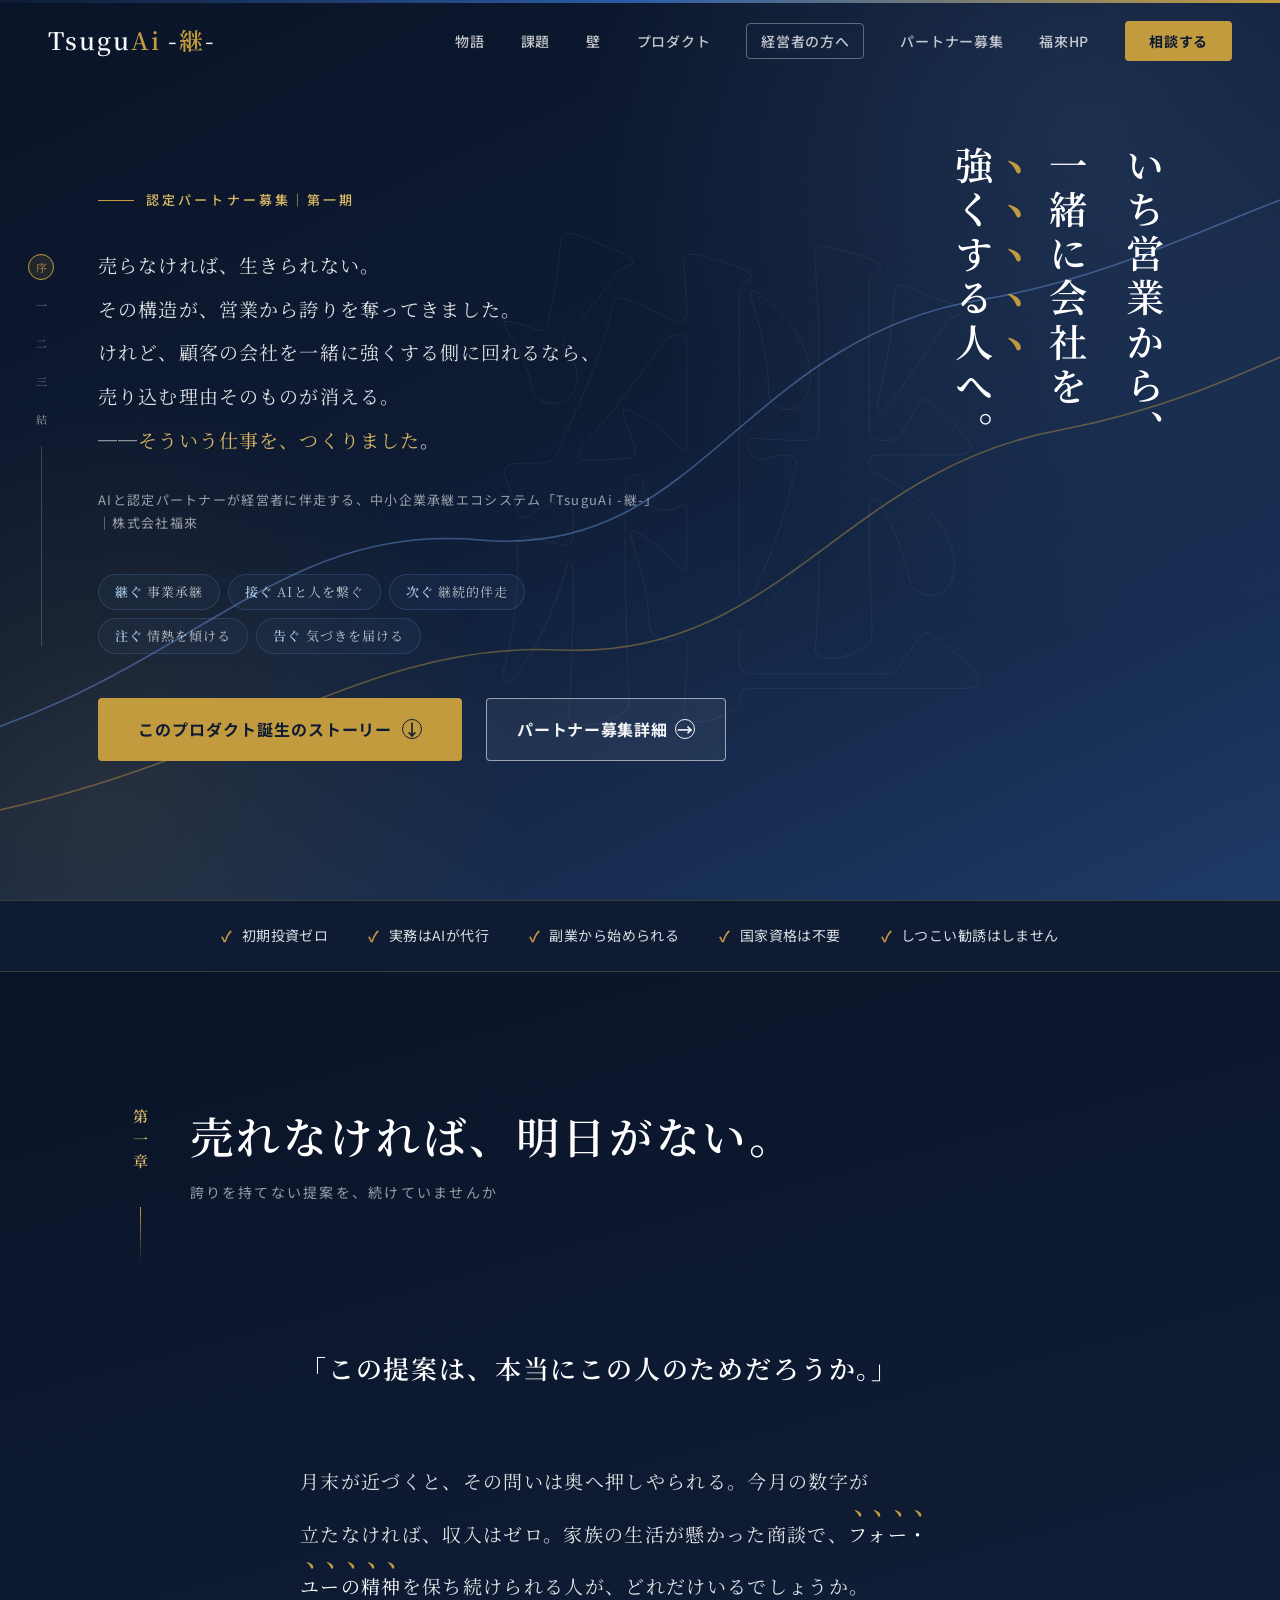
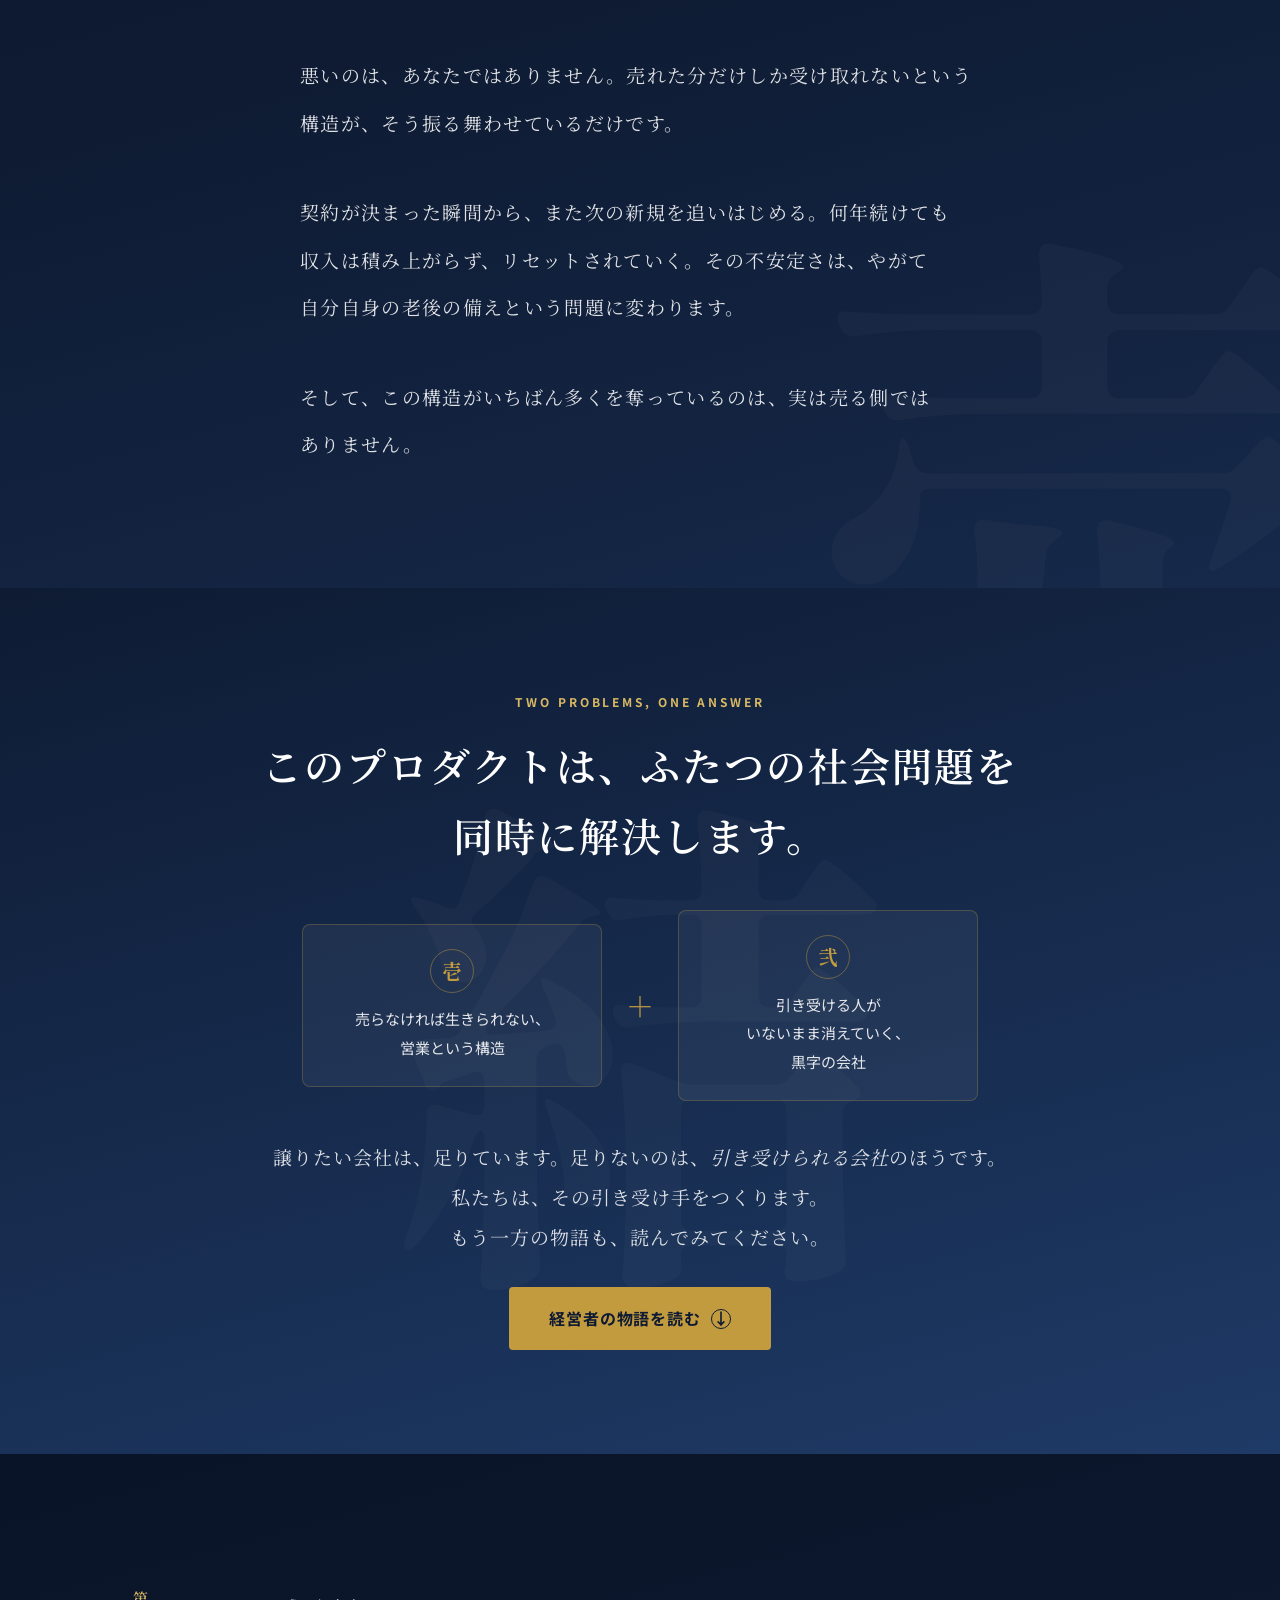
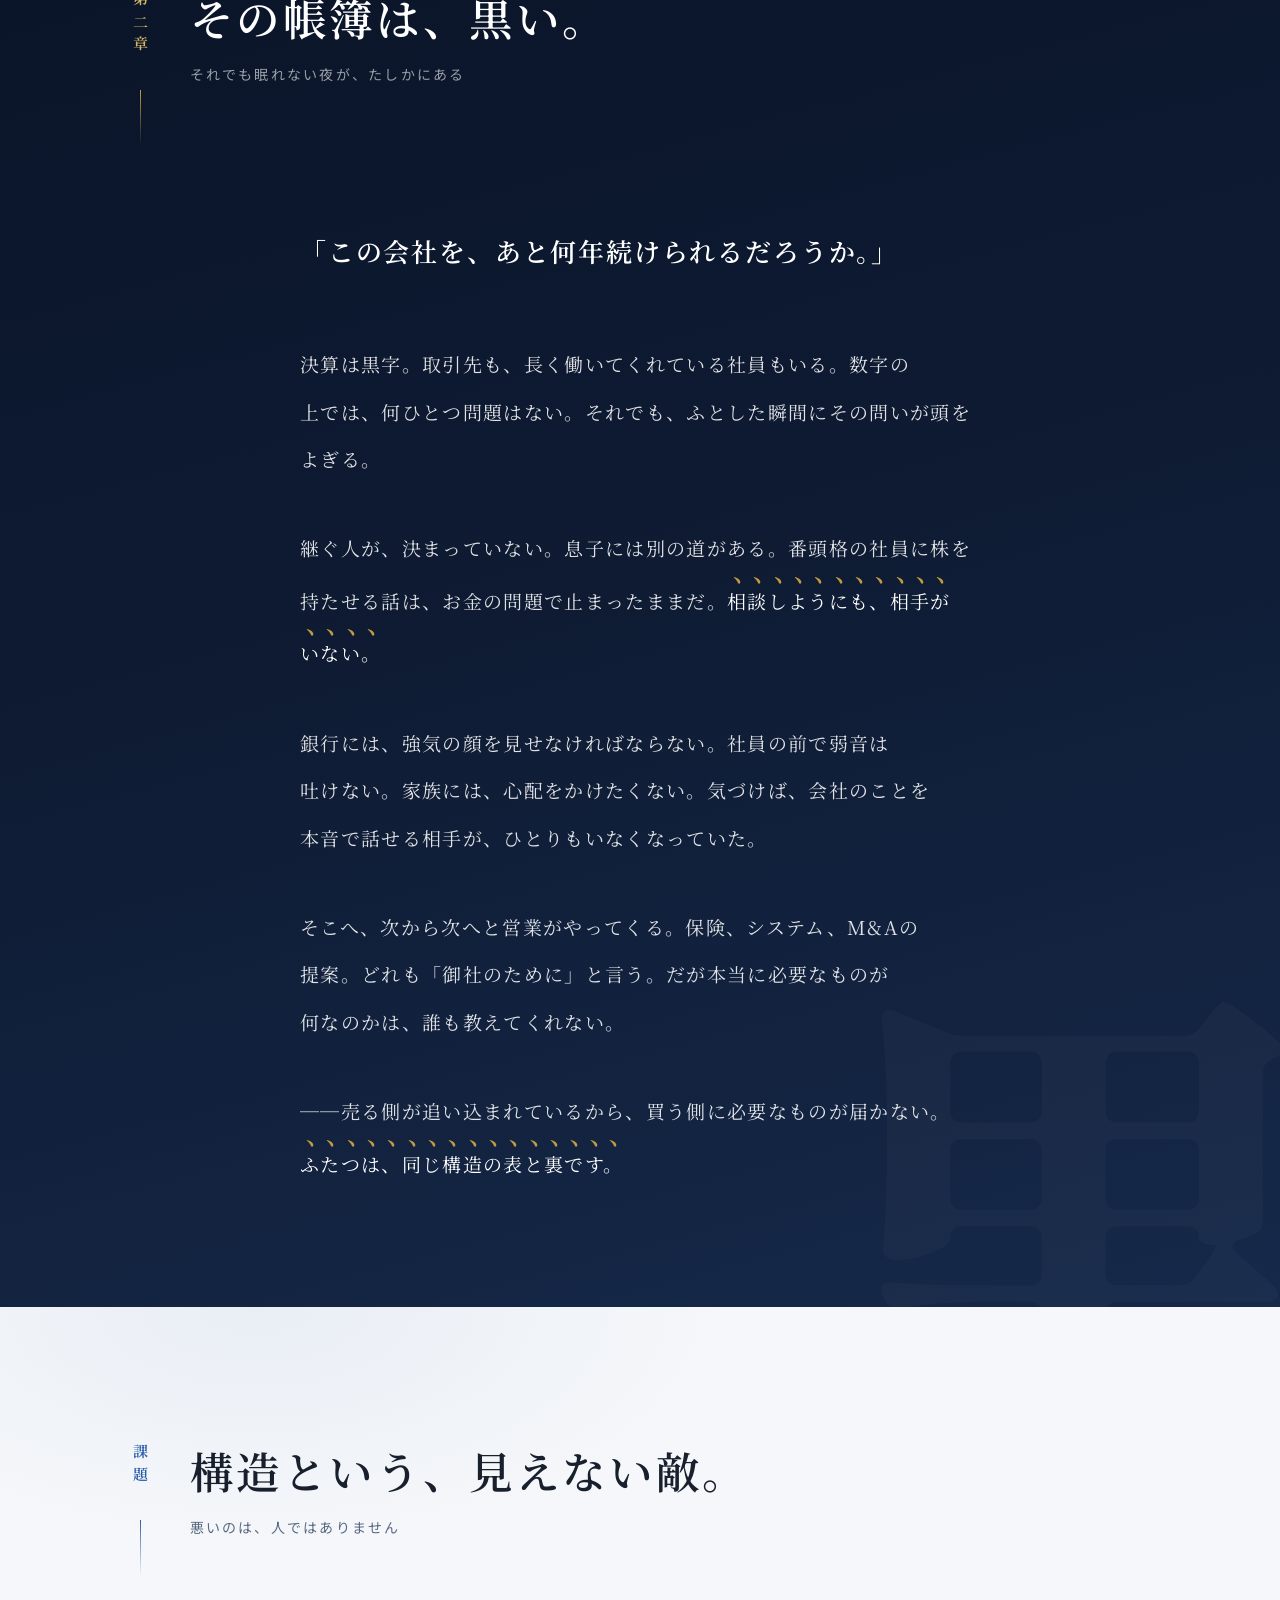
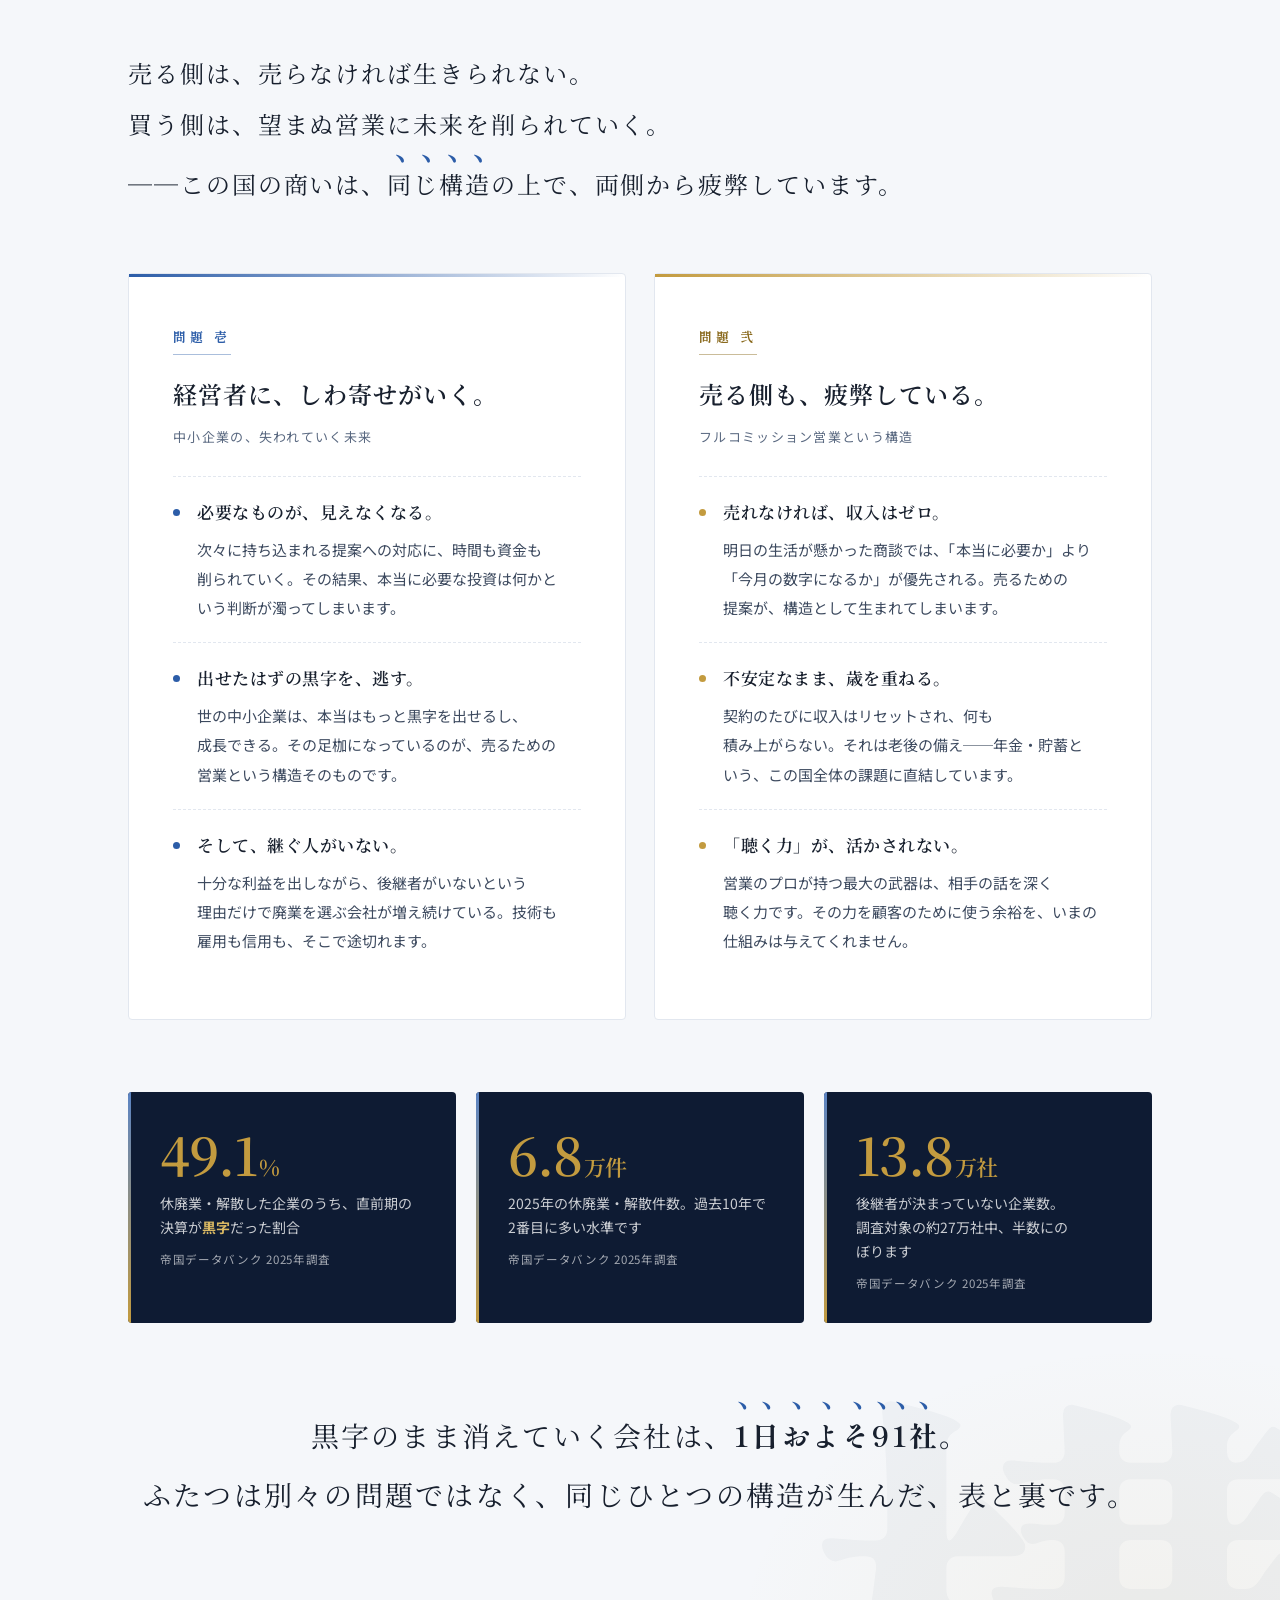
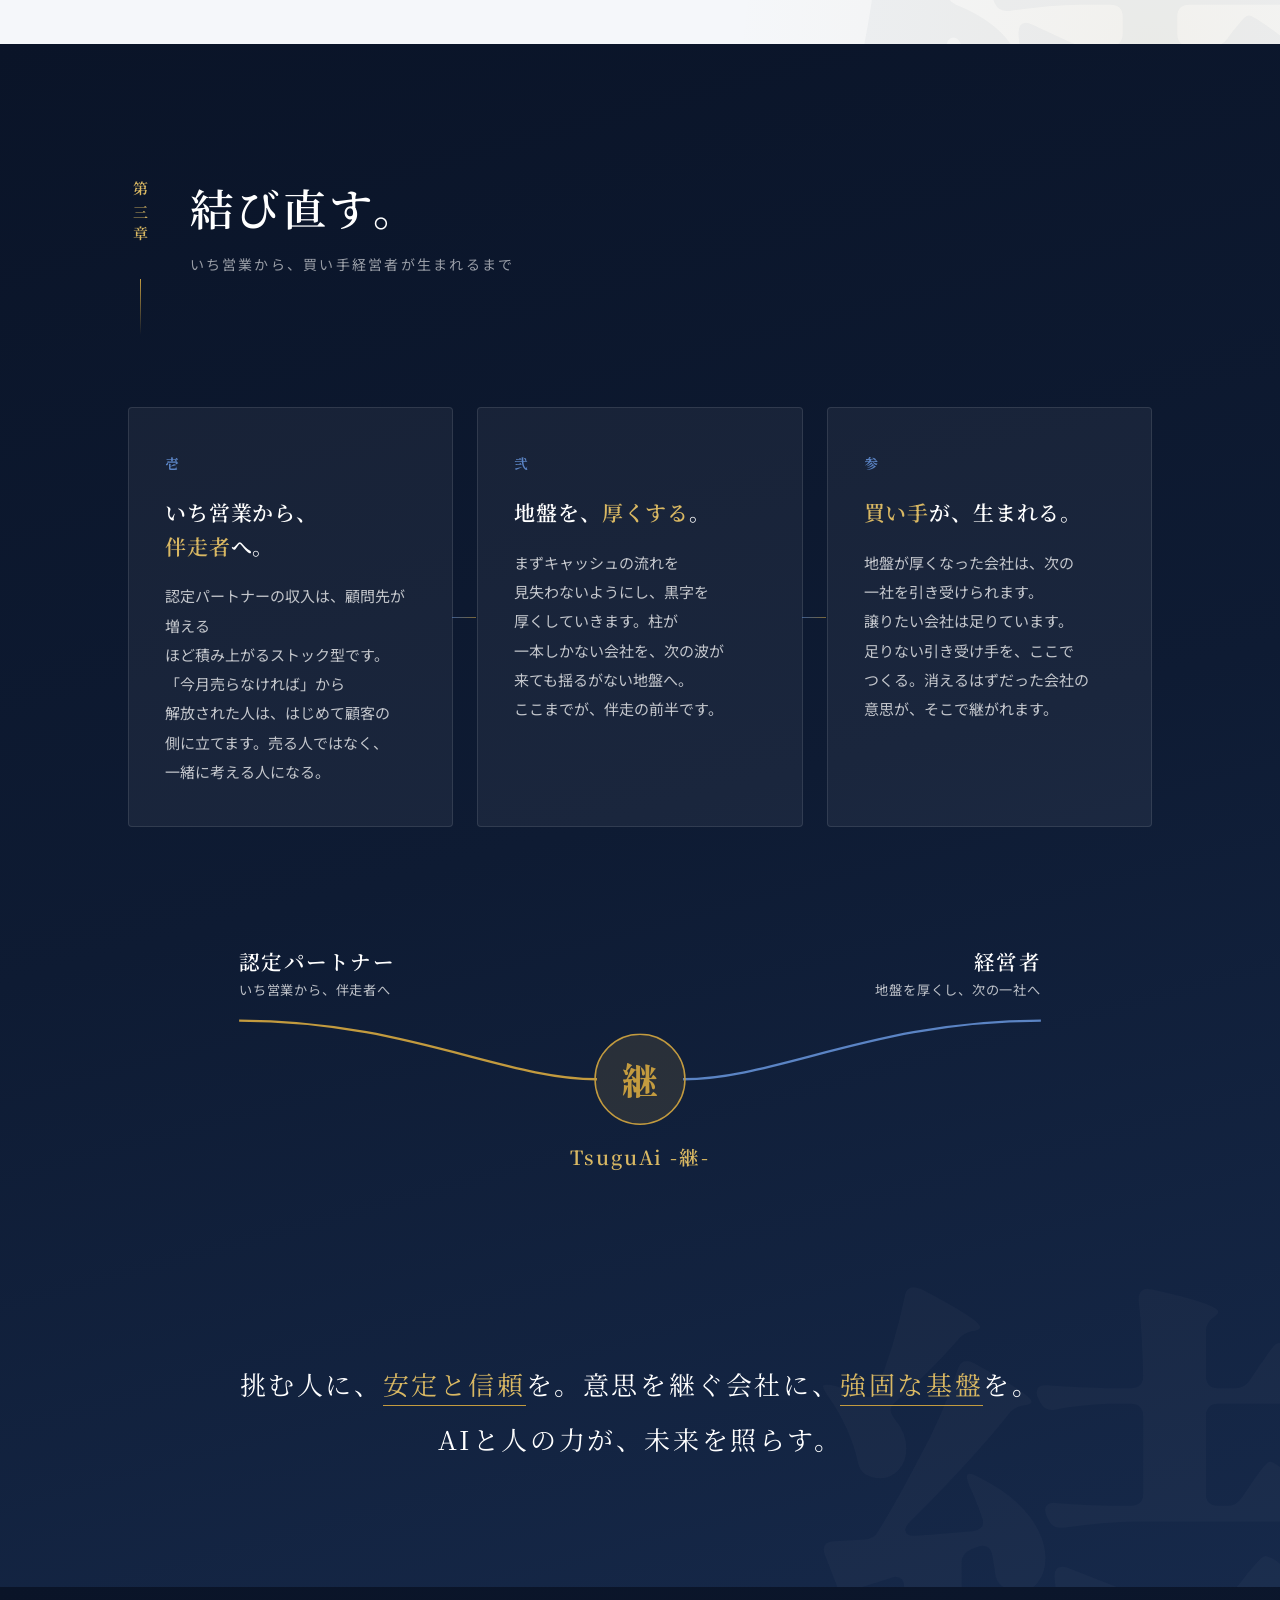
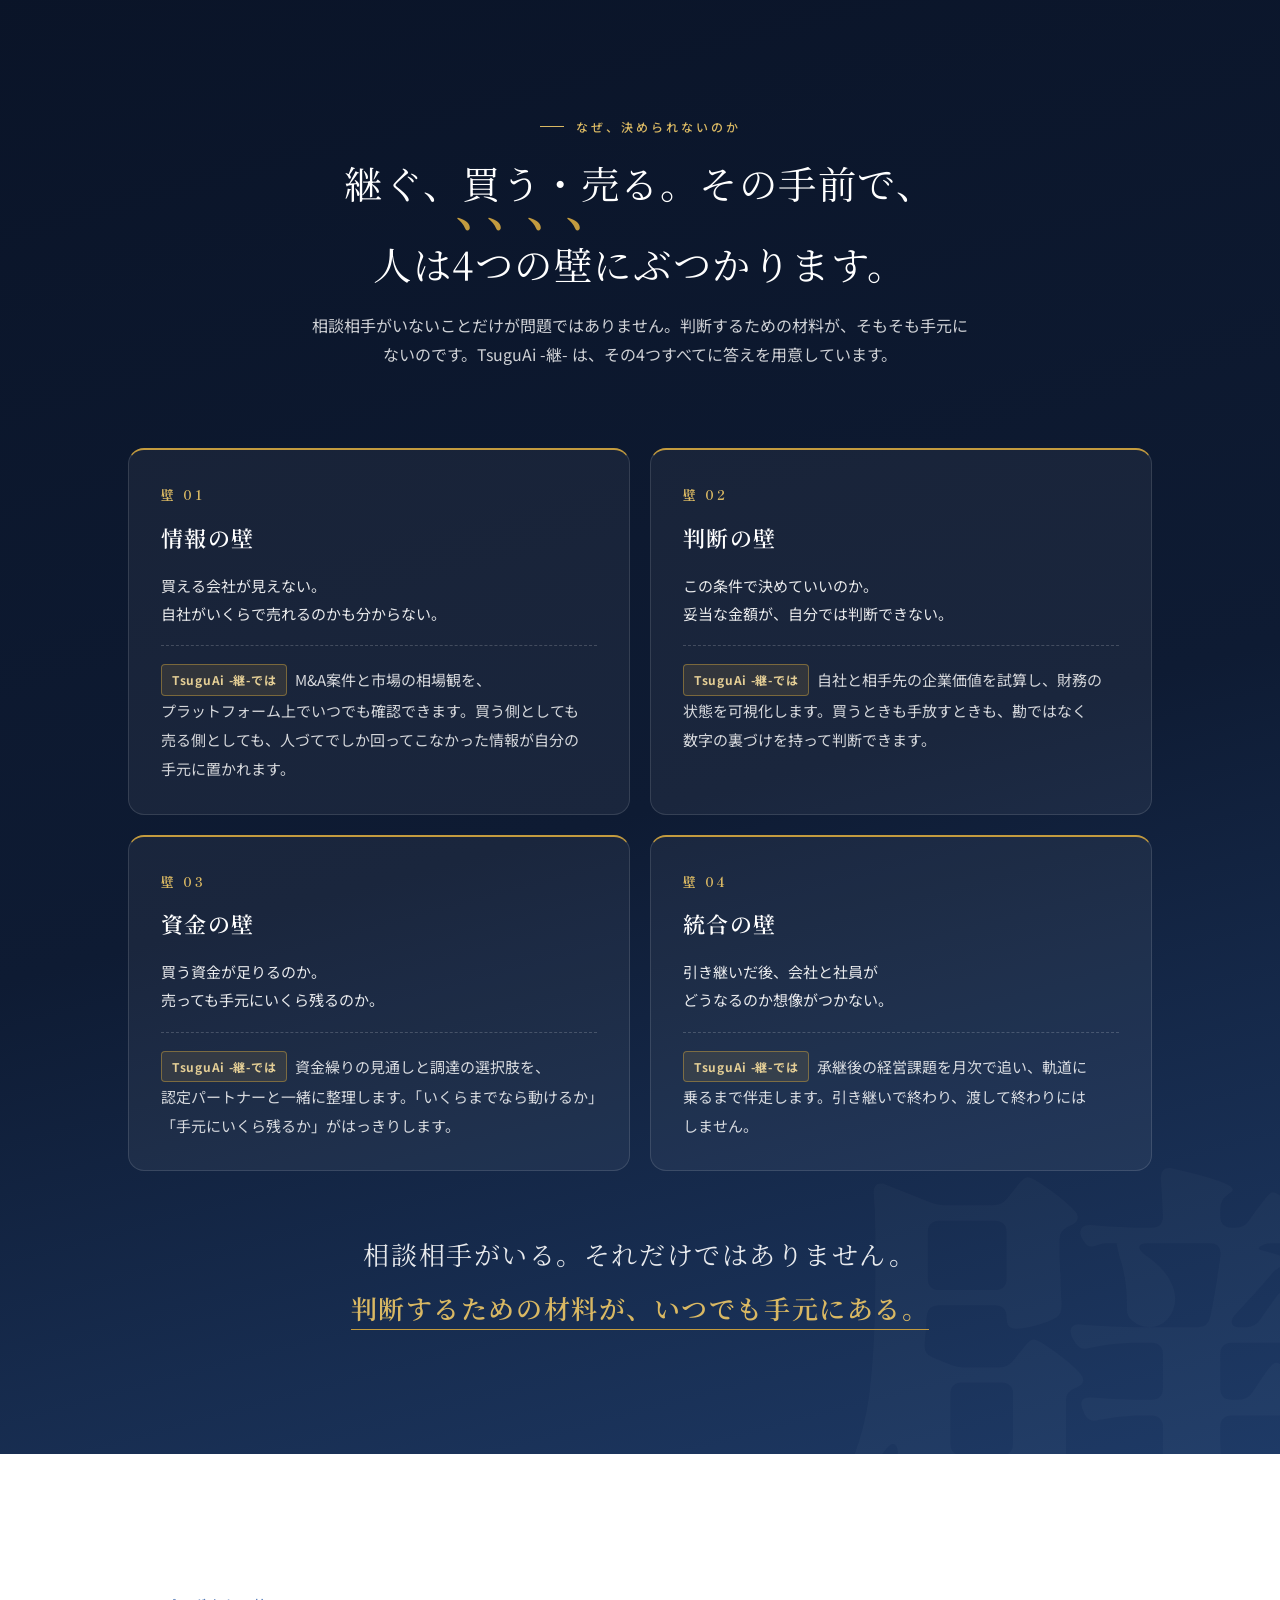
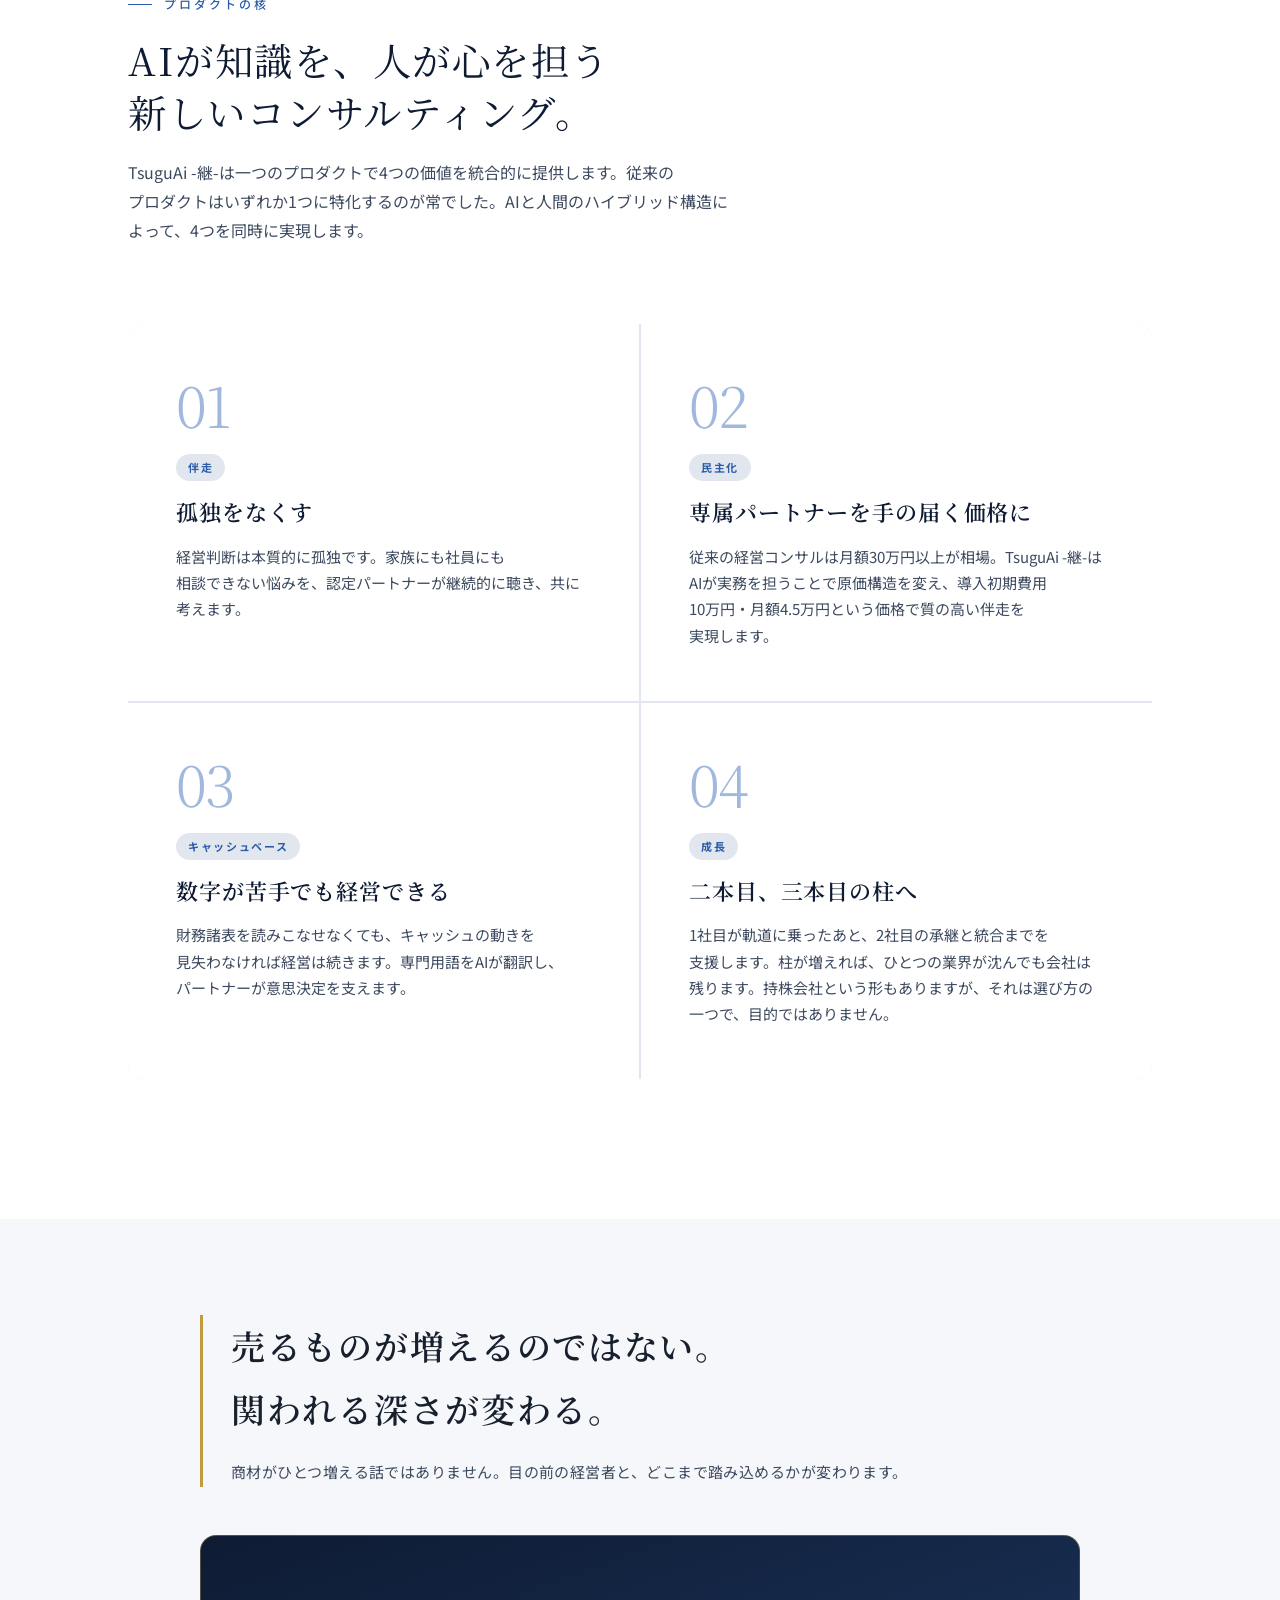
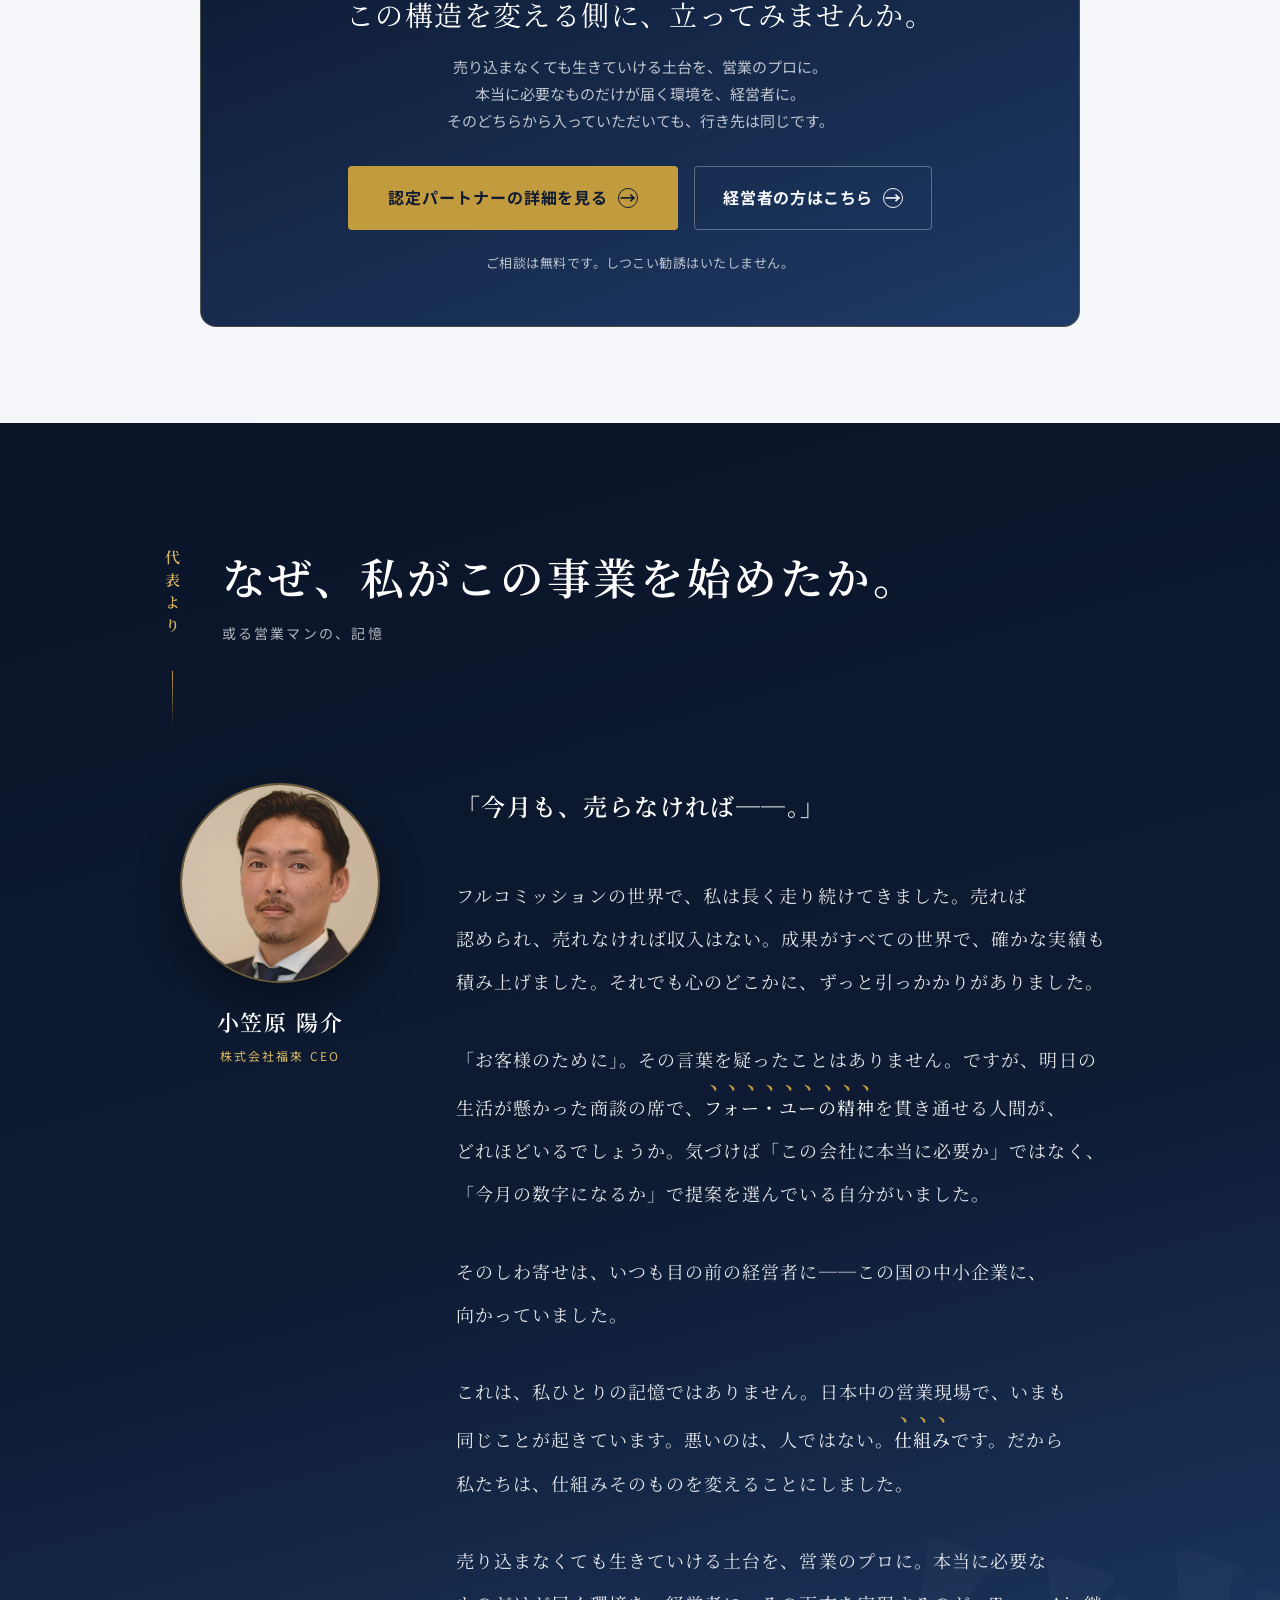
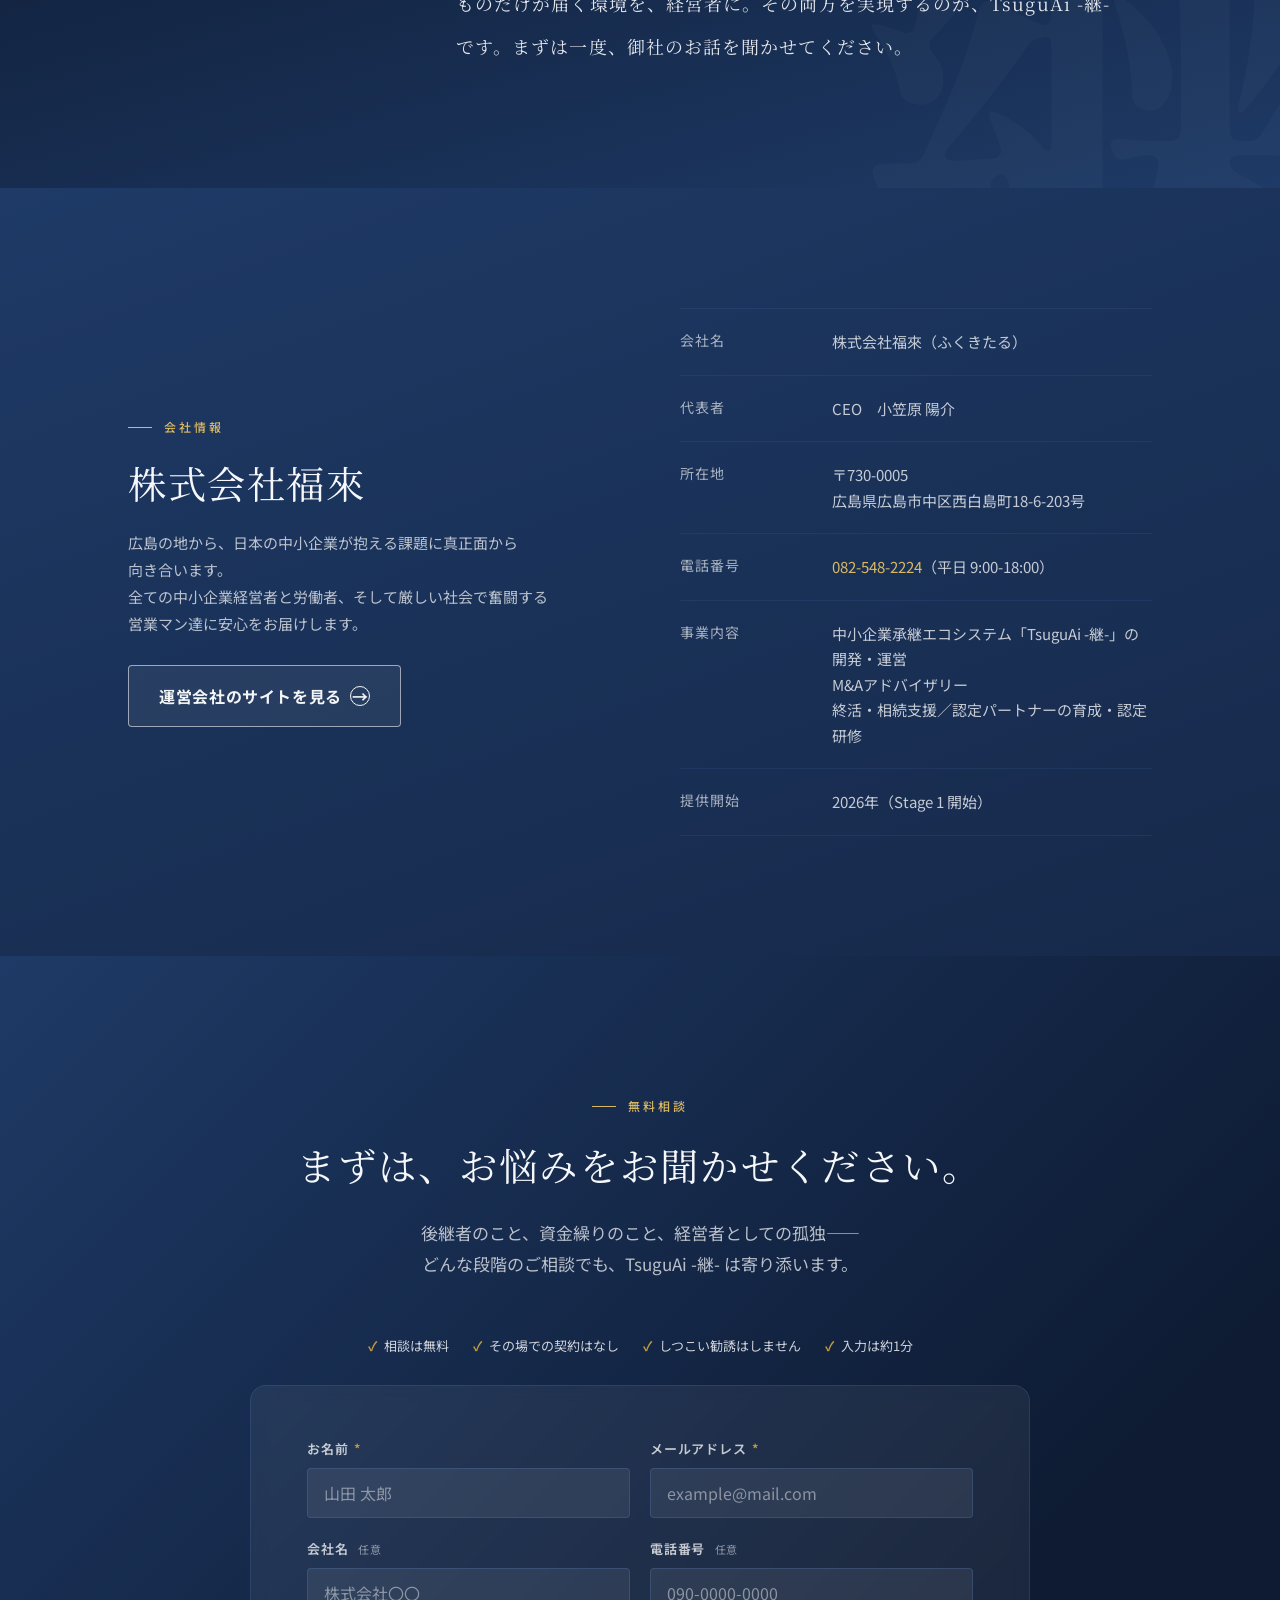
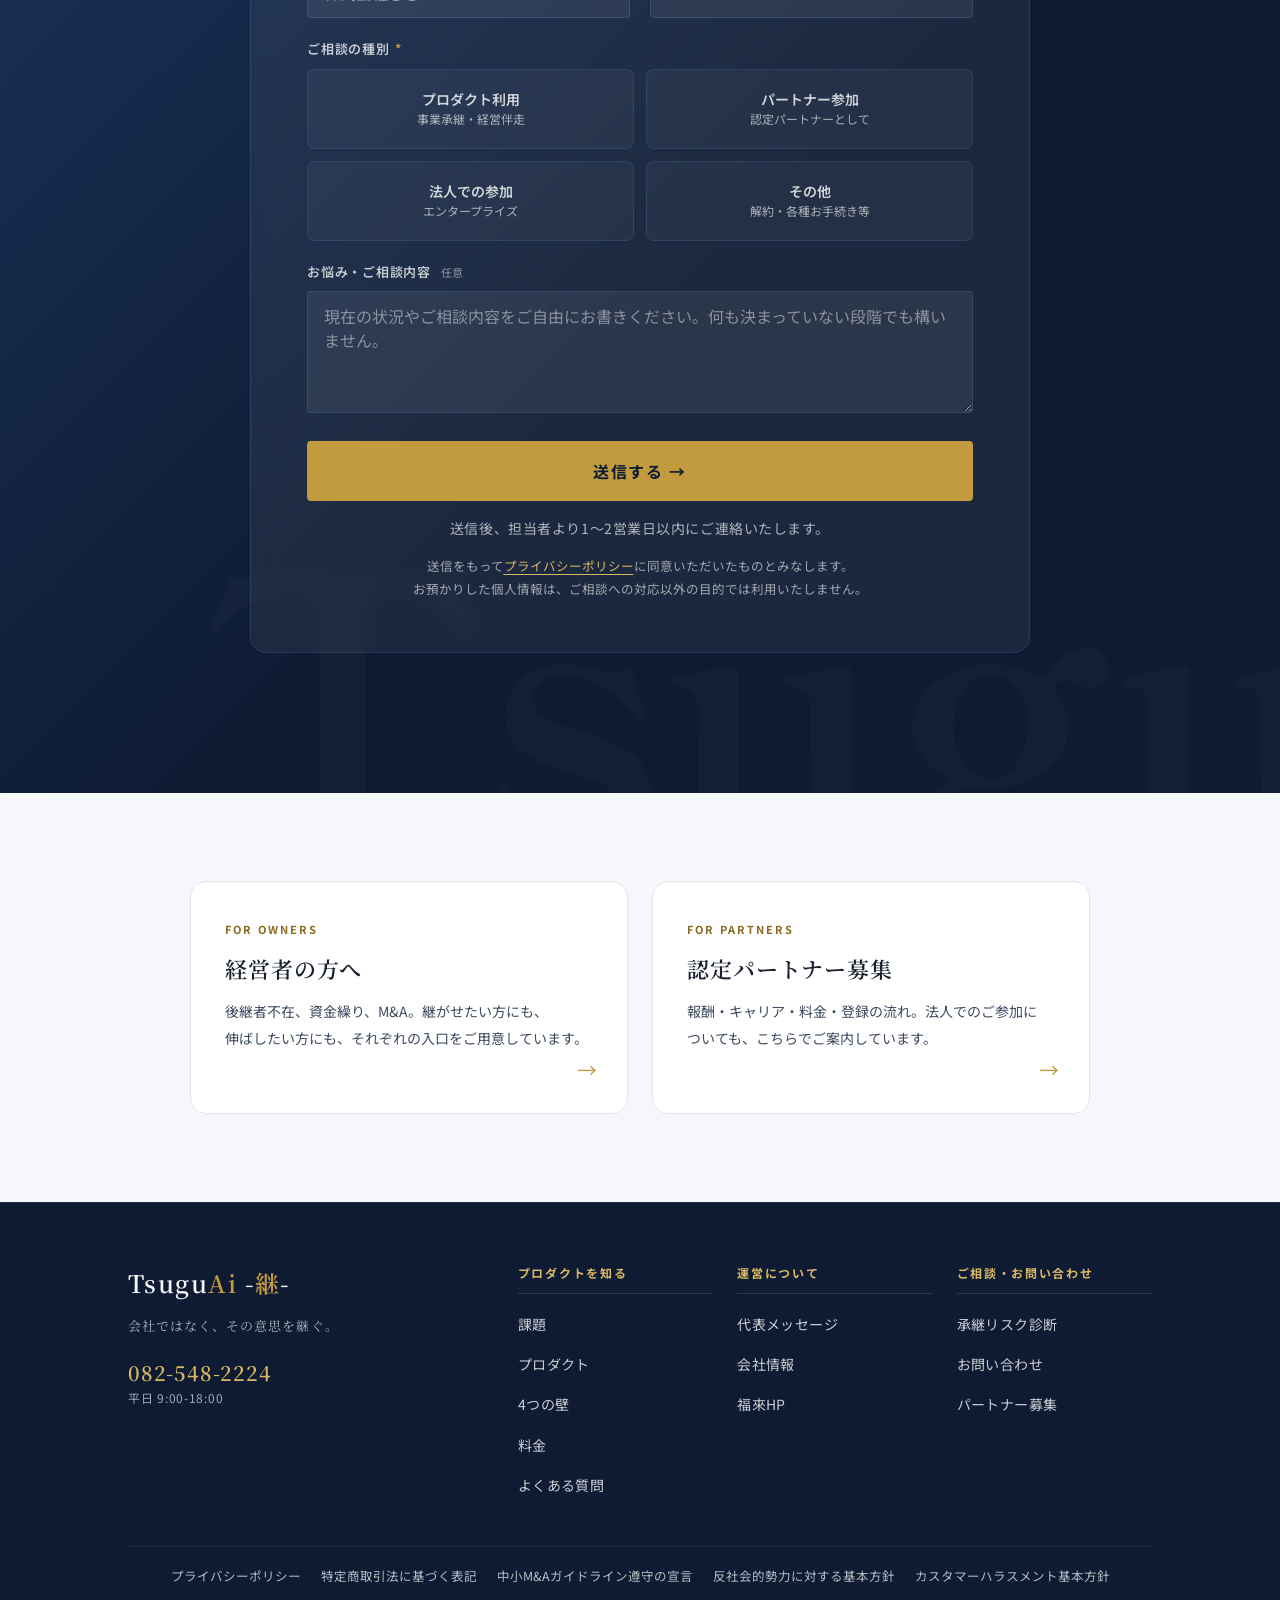
==== commit 837c9e61: "経営者ページの結びの図をトップと揃え、面を楕円で閉じる ■ 図が二つのページで違っていた  トップ（index.html）の結びの図には「面」がある。点がつながって 広がり、左の金から右の青へ流れる一" ====
--- a/index.html
+++ b/index.html
@@ -733,8 +733,6 @@
             <circle class="st-fd-node st-fd-far" style="--d:0.65s" cx="1307.1" cy="9.4" r="4.2"/>
           </g>
         </g>
-        </g>
-        </g>
 
         <!-- 左：認定パートナー -->
         <text class="st-conv-name" x="40" y="56">認定パートナー</text>
@@ -753,7 +751,7 @@
         <text class="st-conv-brand" x="450" y="256" text-anchor="middle">TsuguAi -継-</text>
       </svg>
       <p class="st-field-note">ひとつの結びは、線。<br>無数の結びは、<em>面</em>になる。</p>
-      <p class="st-conv-close reveal reveal-delay-2">挑む人に<em>安定</em>を。<br class="sp-only">続けたい会社に<em>未来</em>を。<br>その両方を、AIと人の力で。</p>
+      <p class="st-conv-close reveal reveal-delay-2">挑む人に、<em>安定と信頼</em>を。<br class="sp-only">意思を継ぐ会社に、<em>強固な基盤</em>を。<br>AIと人の力が、未来を照らす。</p>
     </div>
   </div>
 </section>
@@ -1100,5 +1098,7 @@
 </footer>
 
 <script src="app.js"></script>
+<!-- Cloudflare Web Analytics（cookieを使わないため同意バナーは不要） -->
+<script type="module" src="https://static.cloudflareinsights.com/beacon.min.js" data-cf-beacon='{"token": "729e7d65218544fba5be7a5646ae381f"}'></script>
 </body>
 </html>
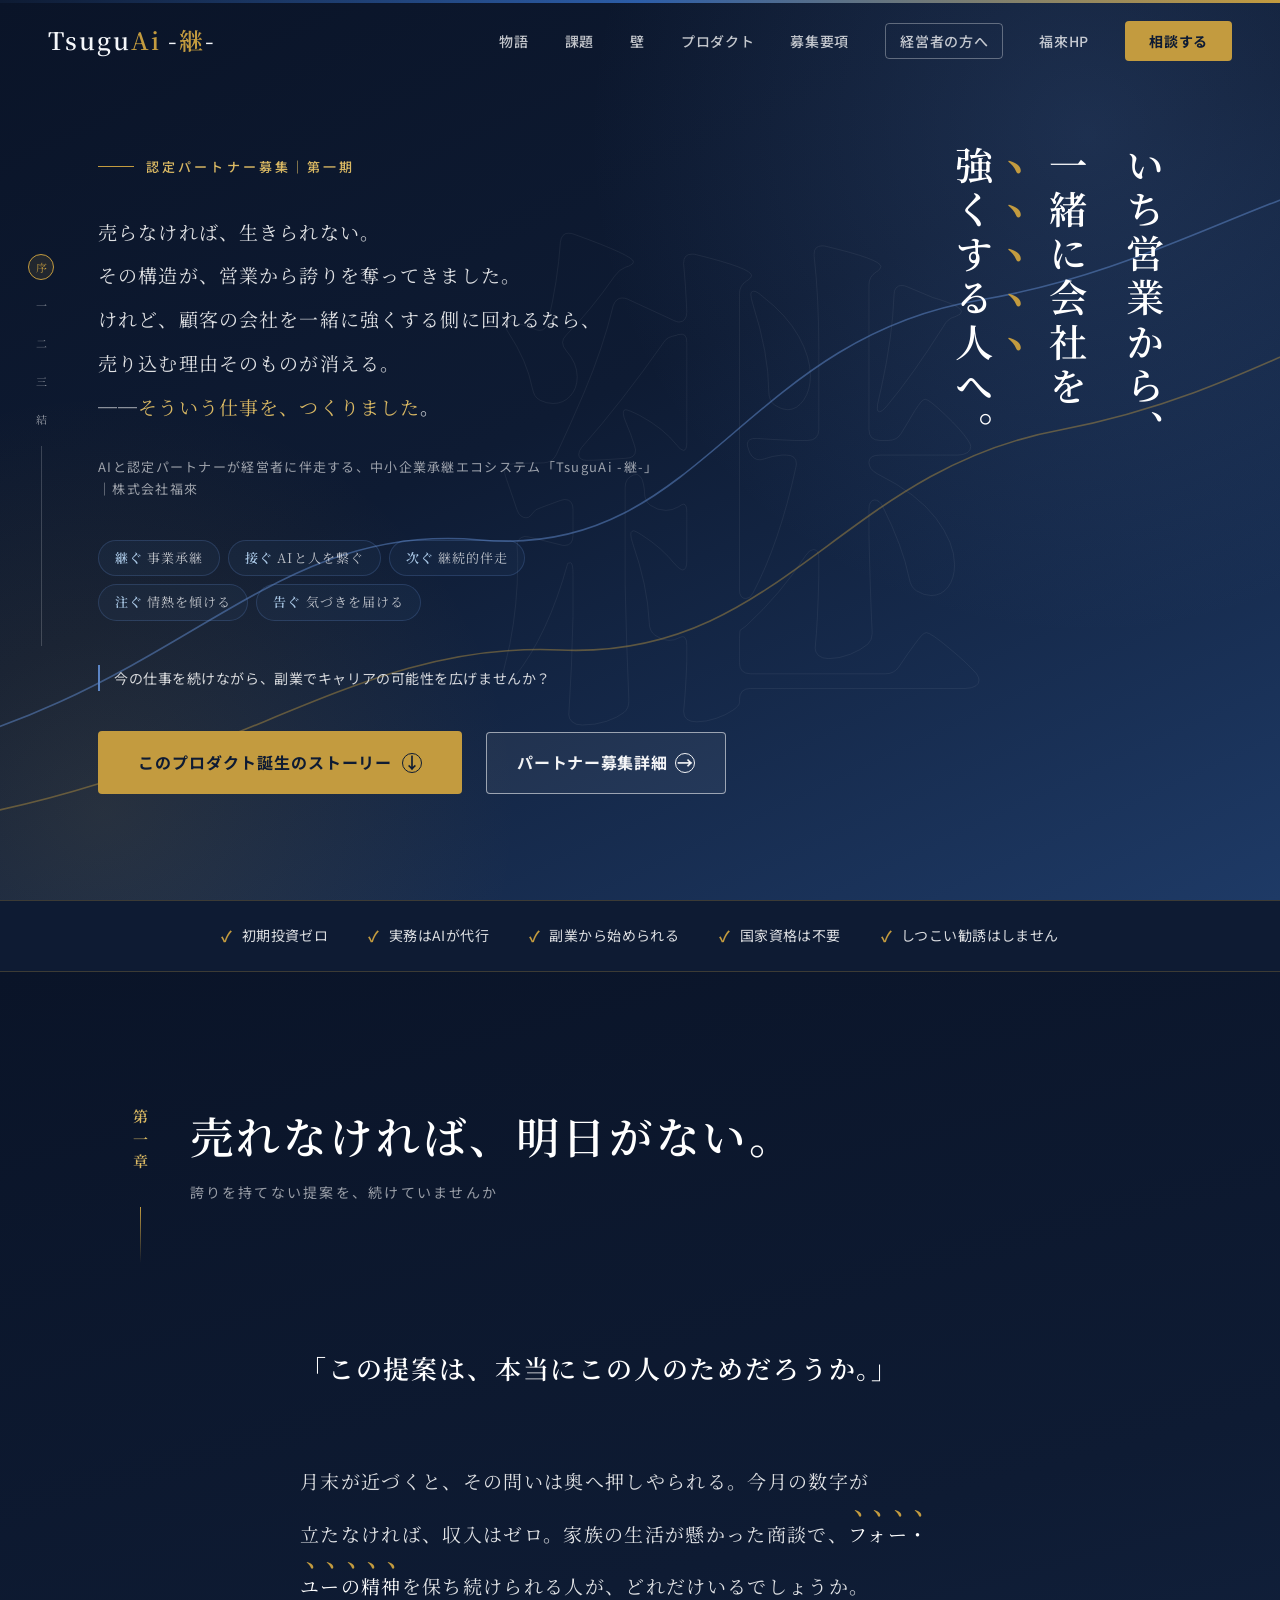
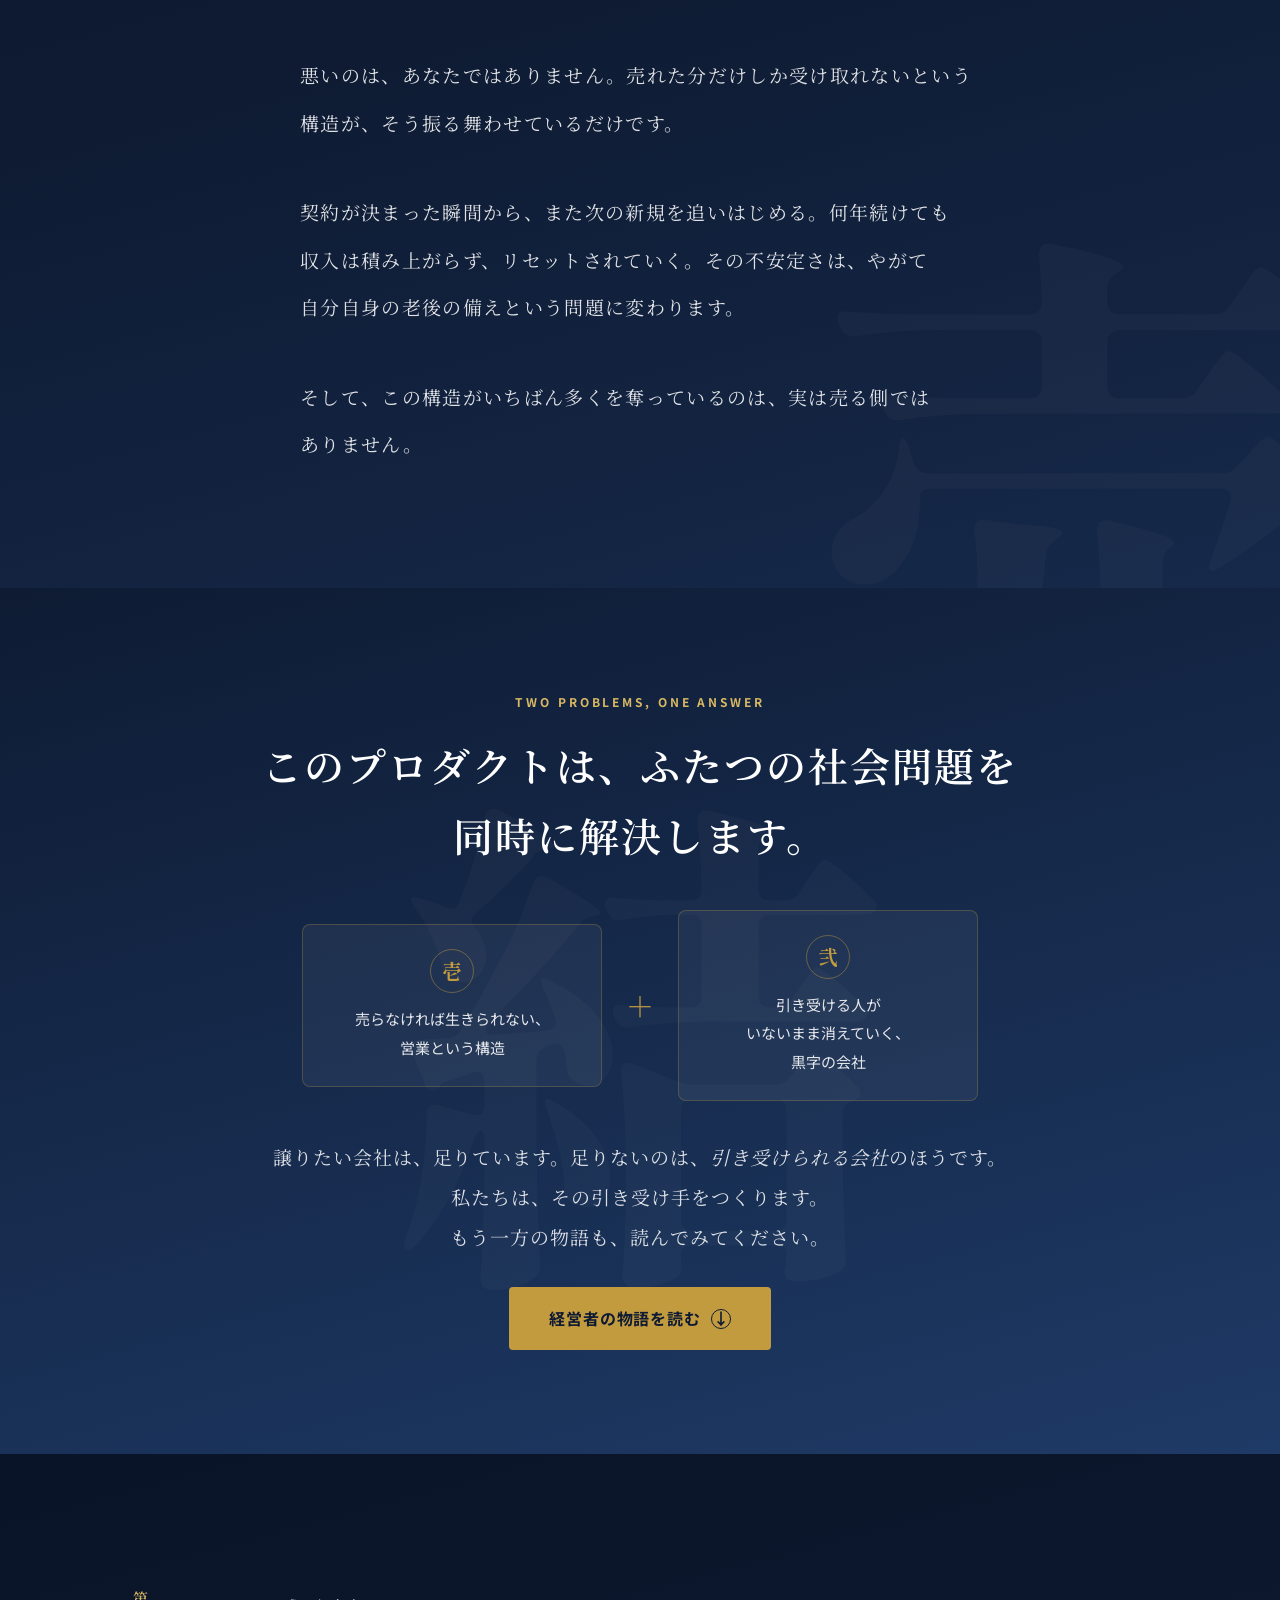
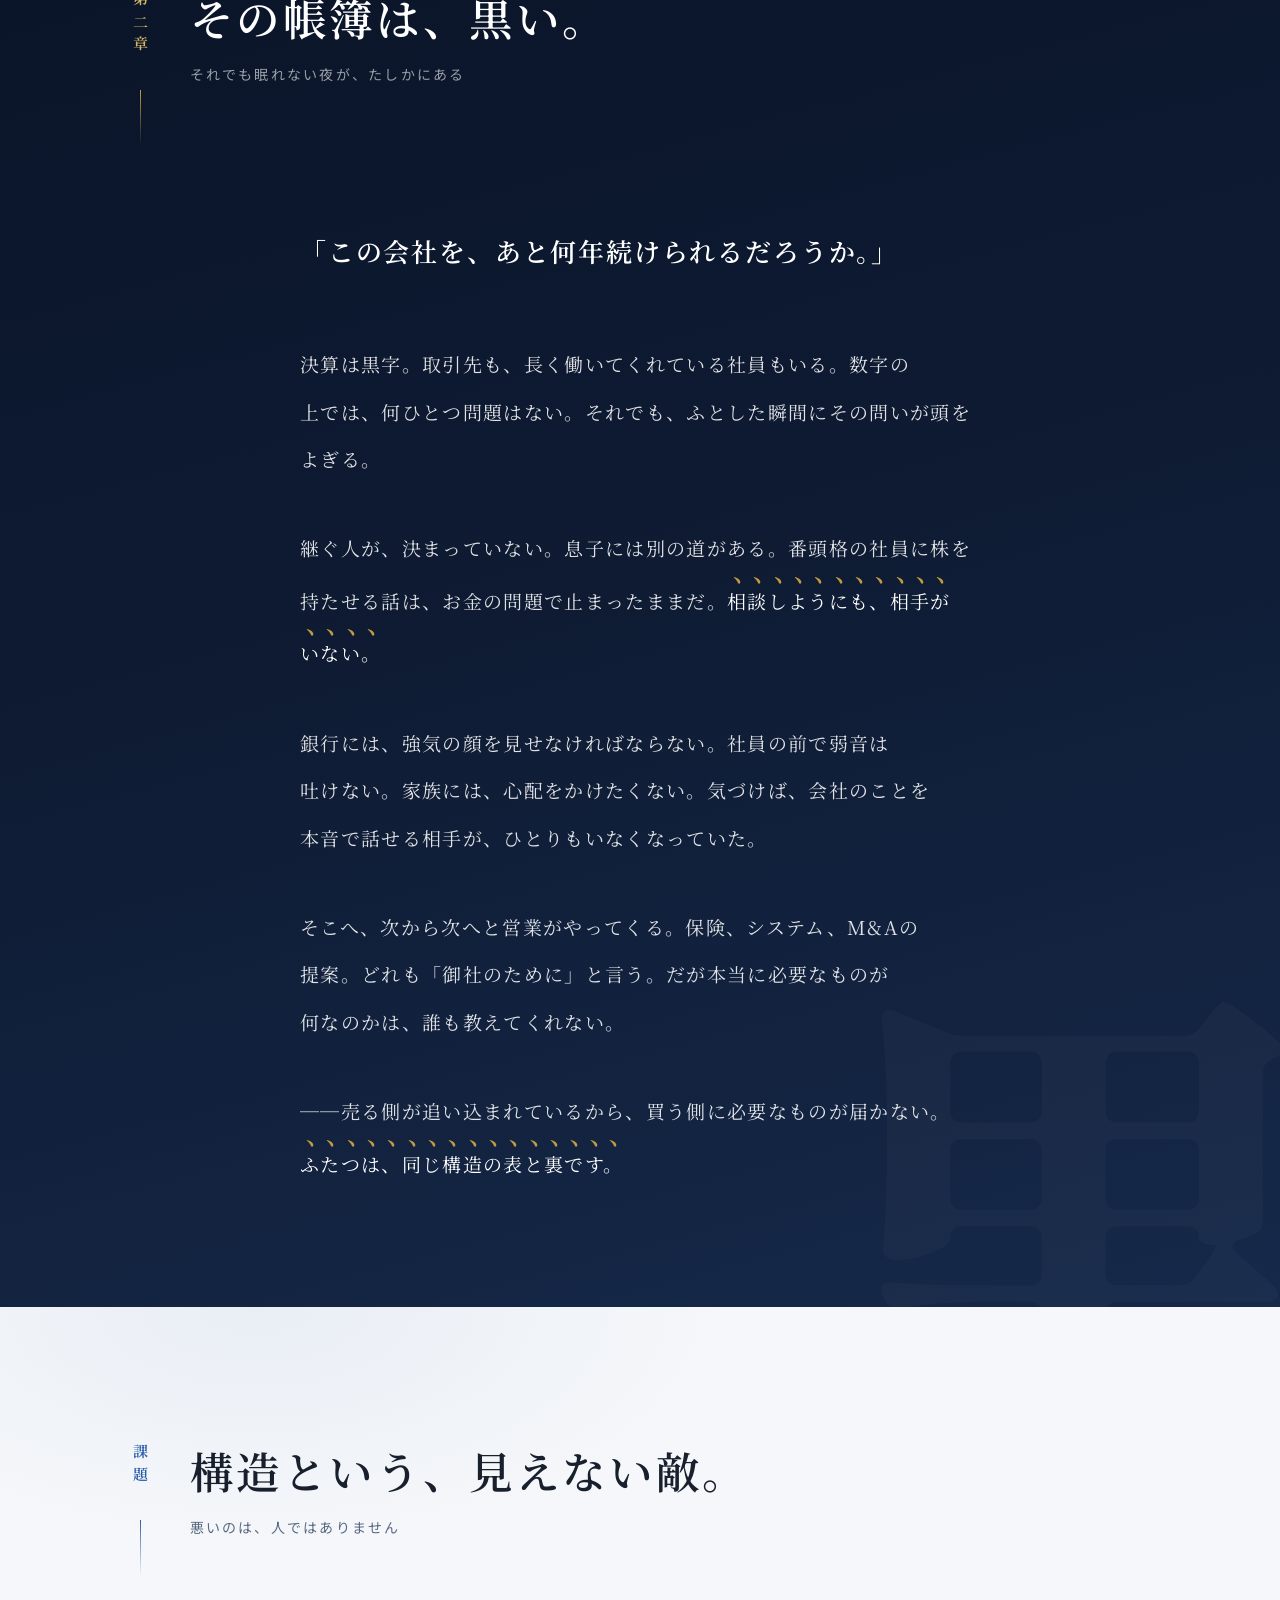
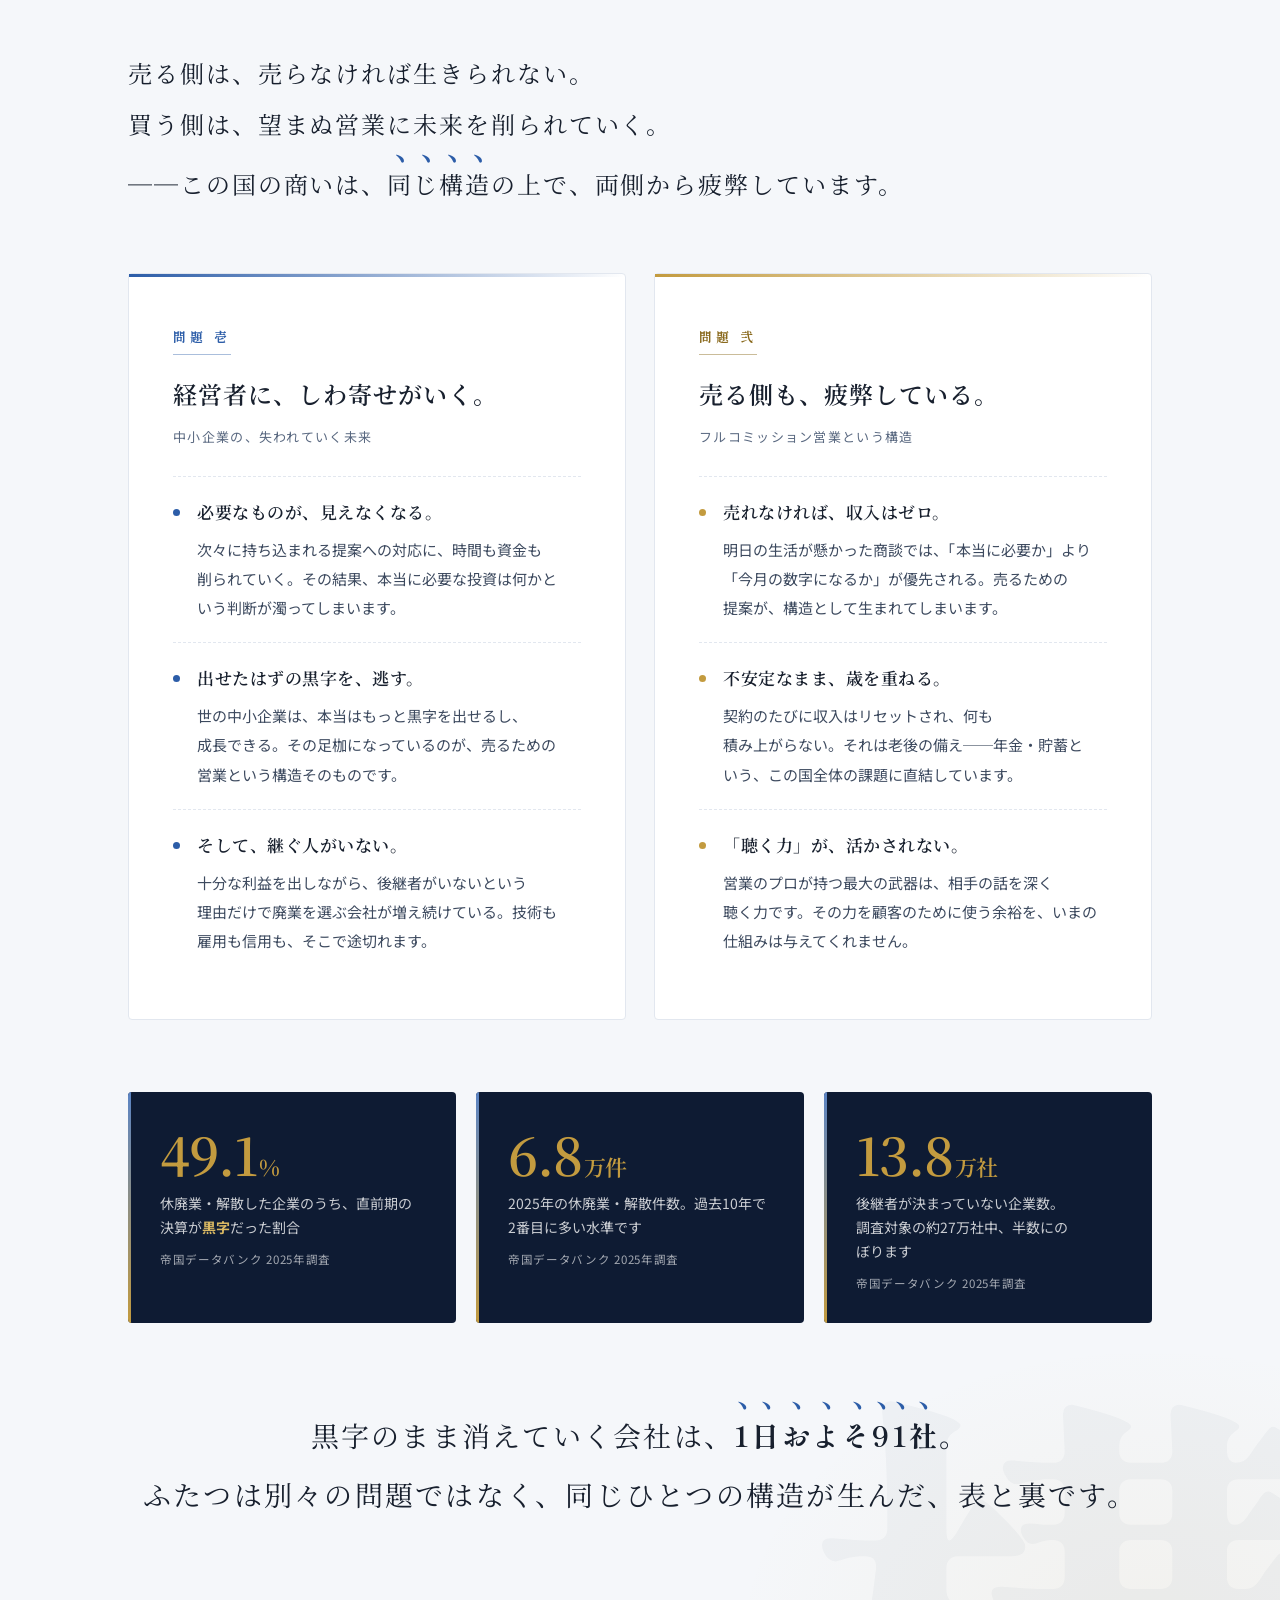
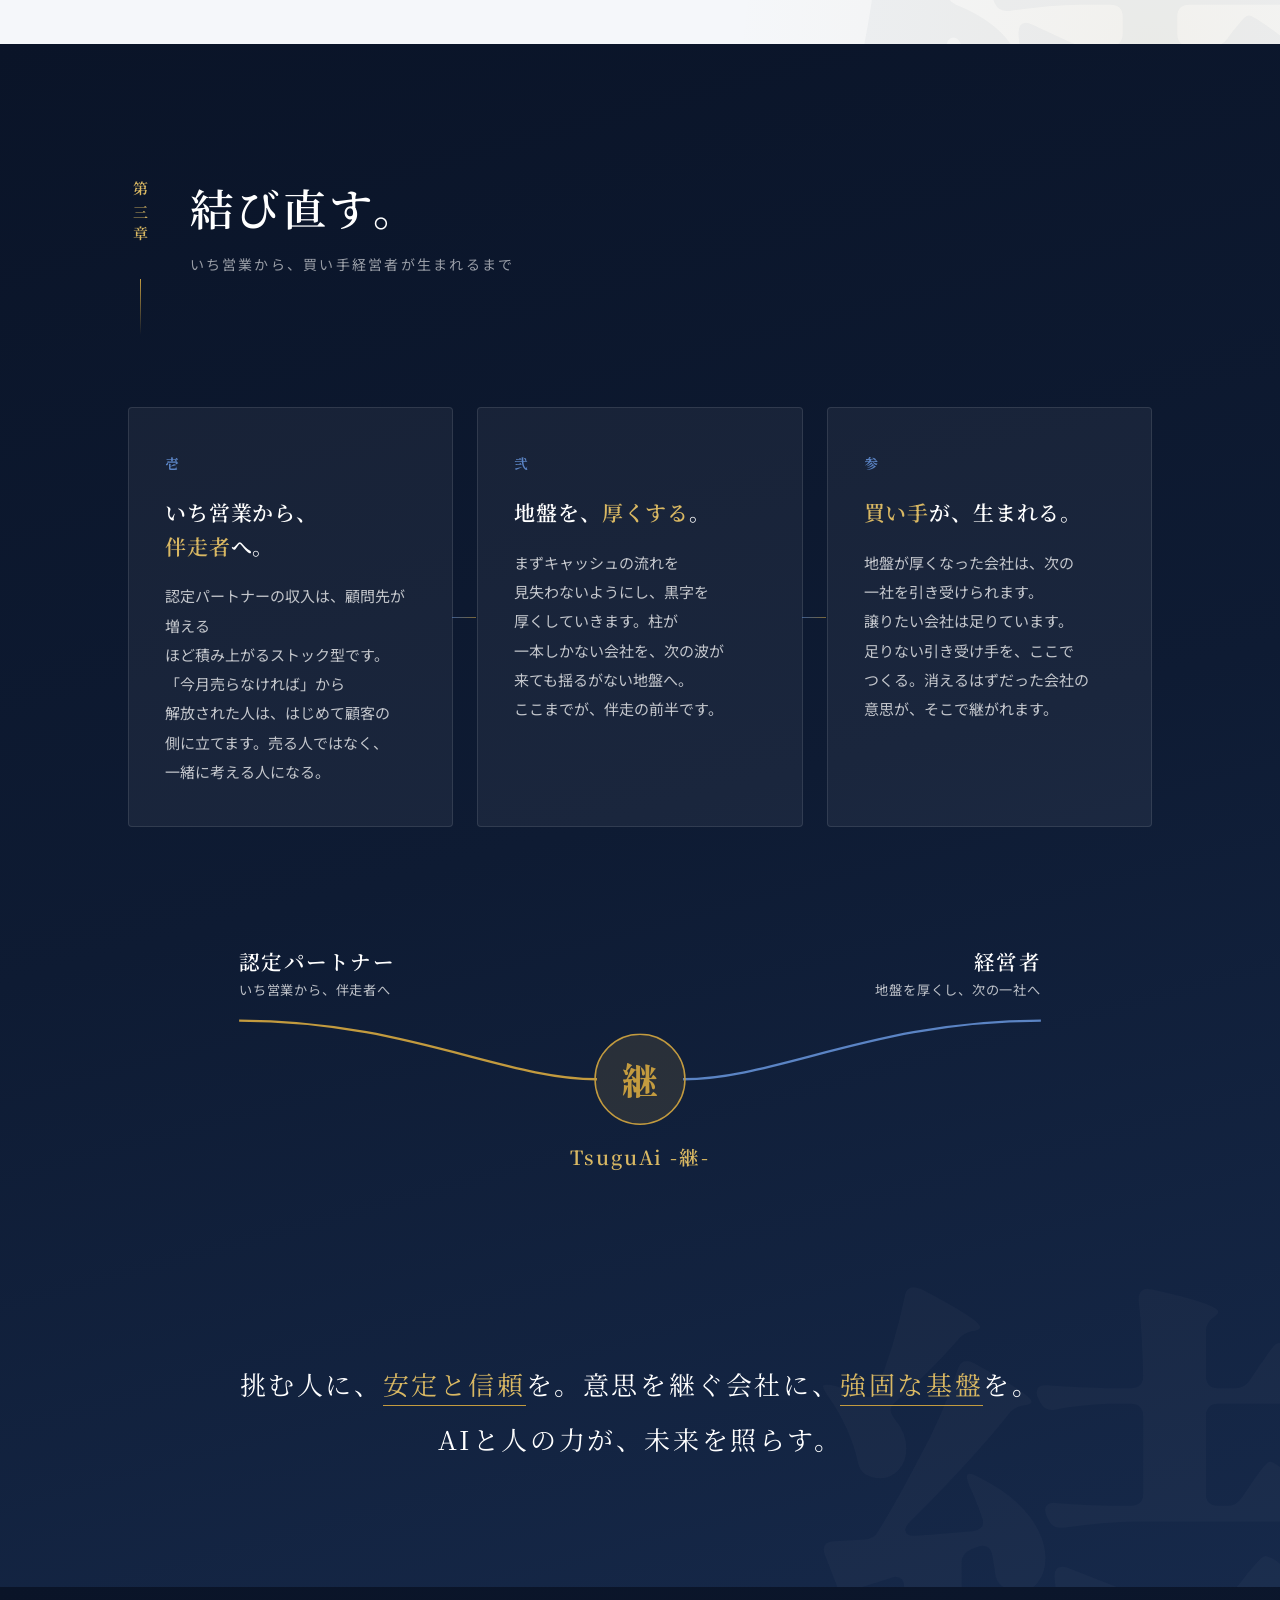
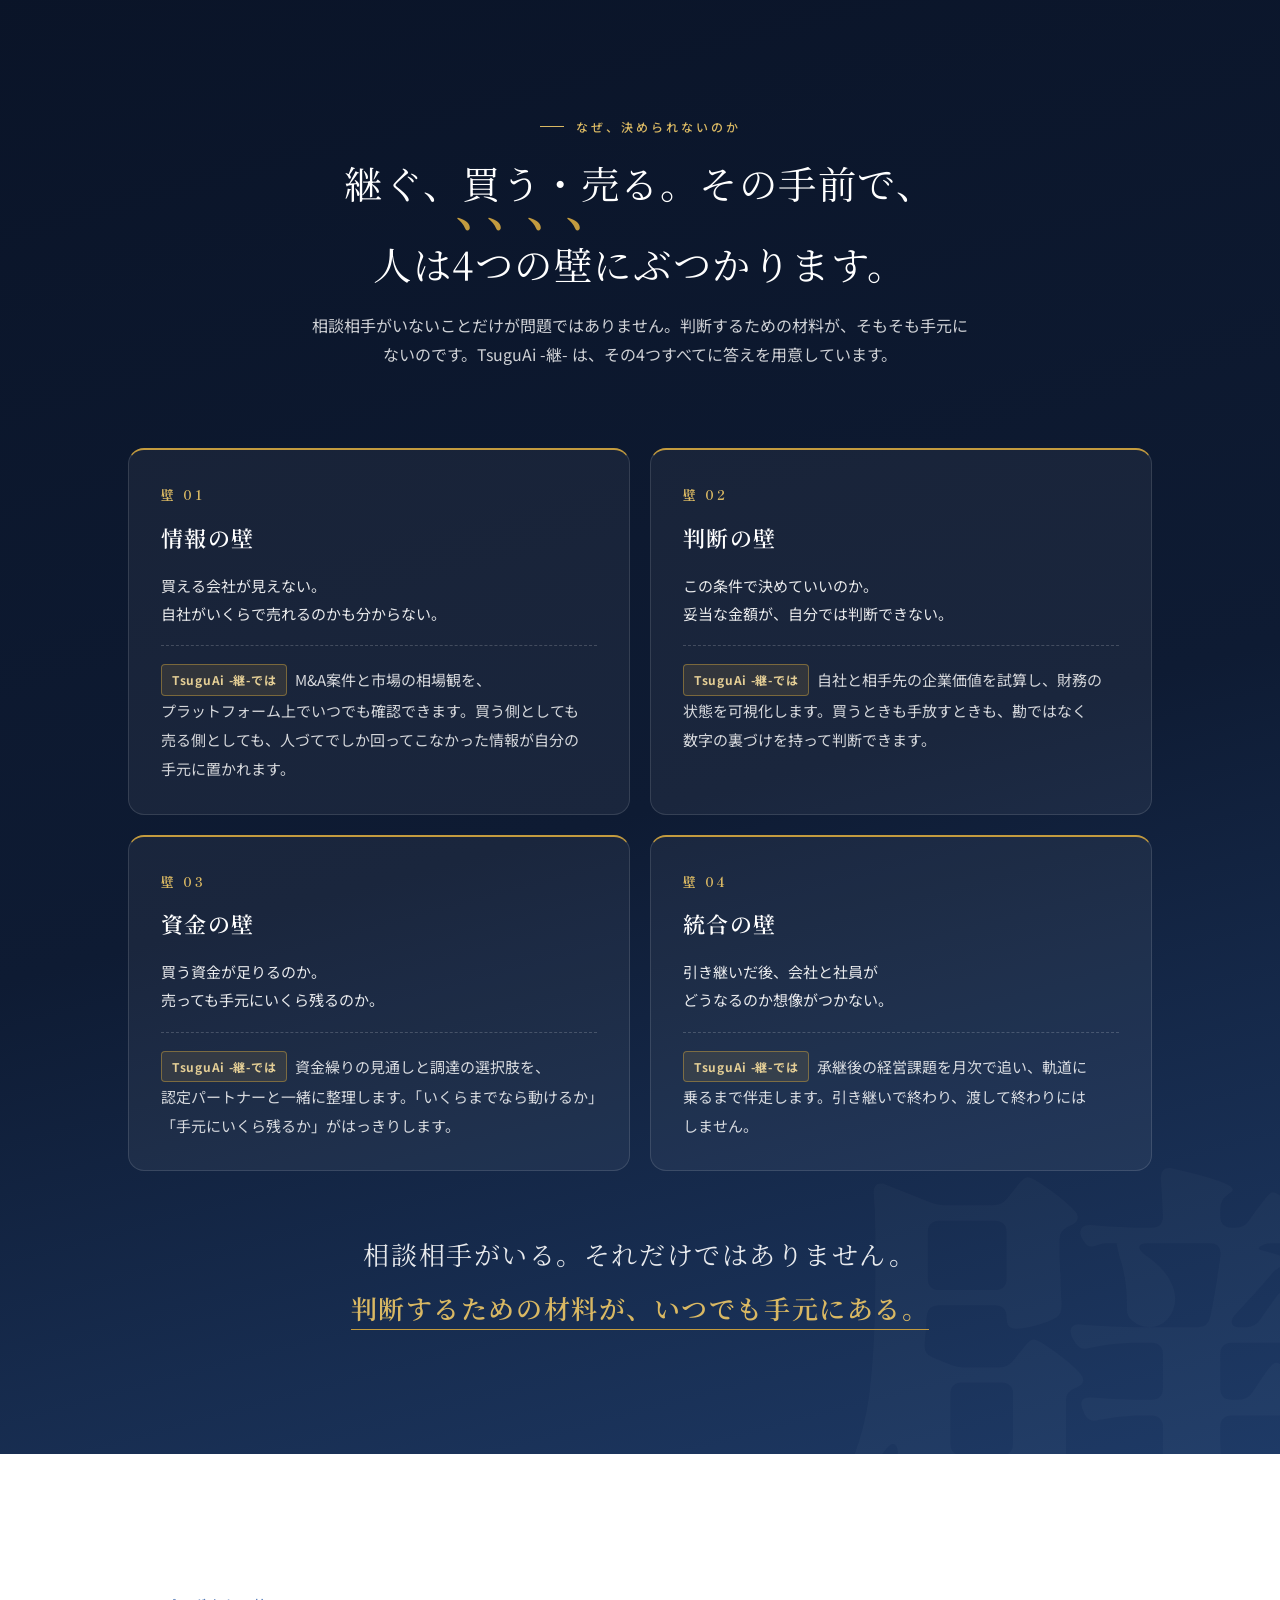
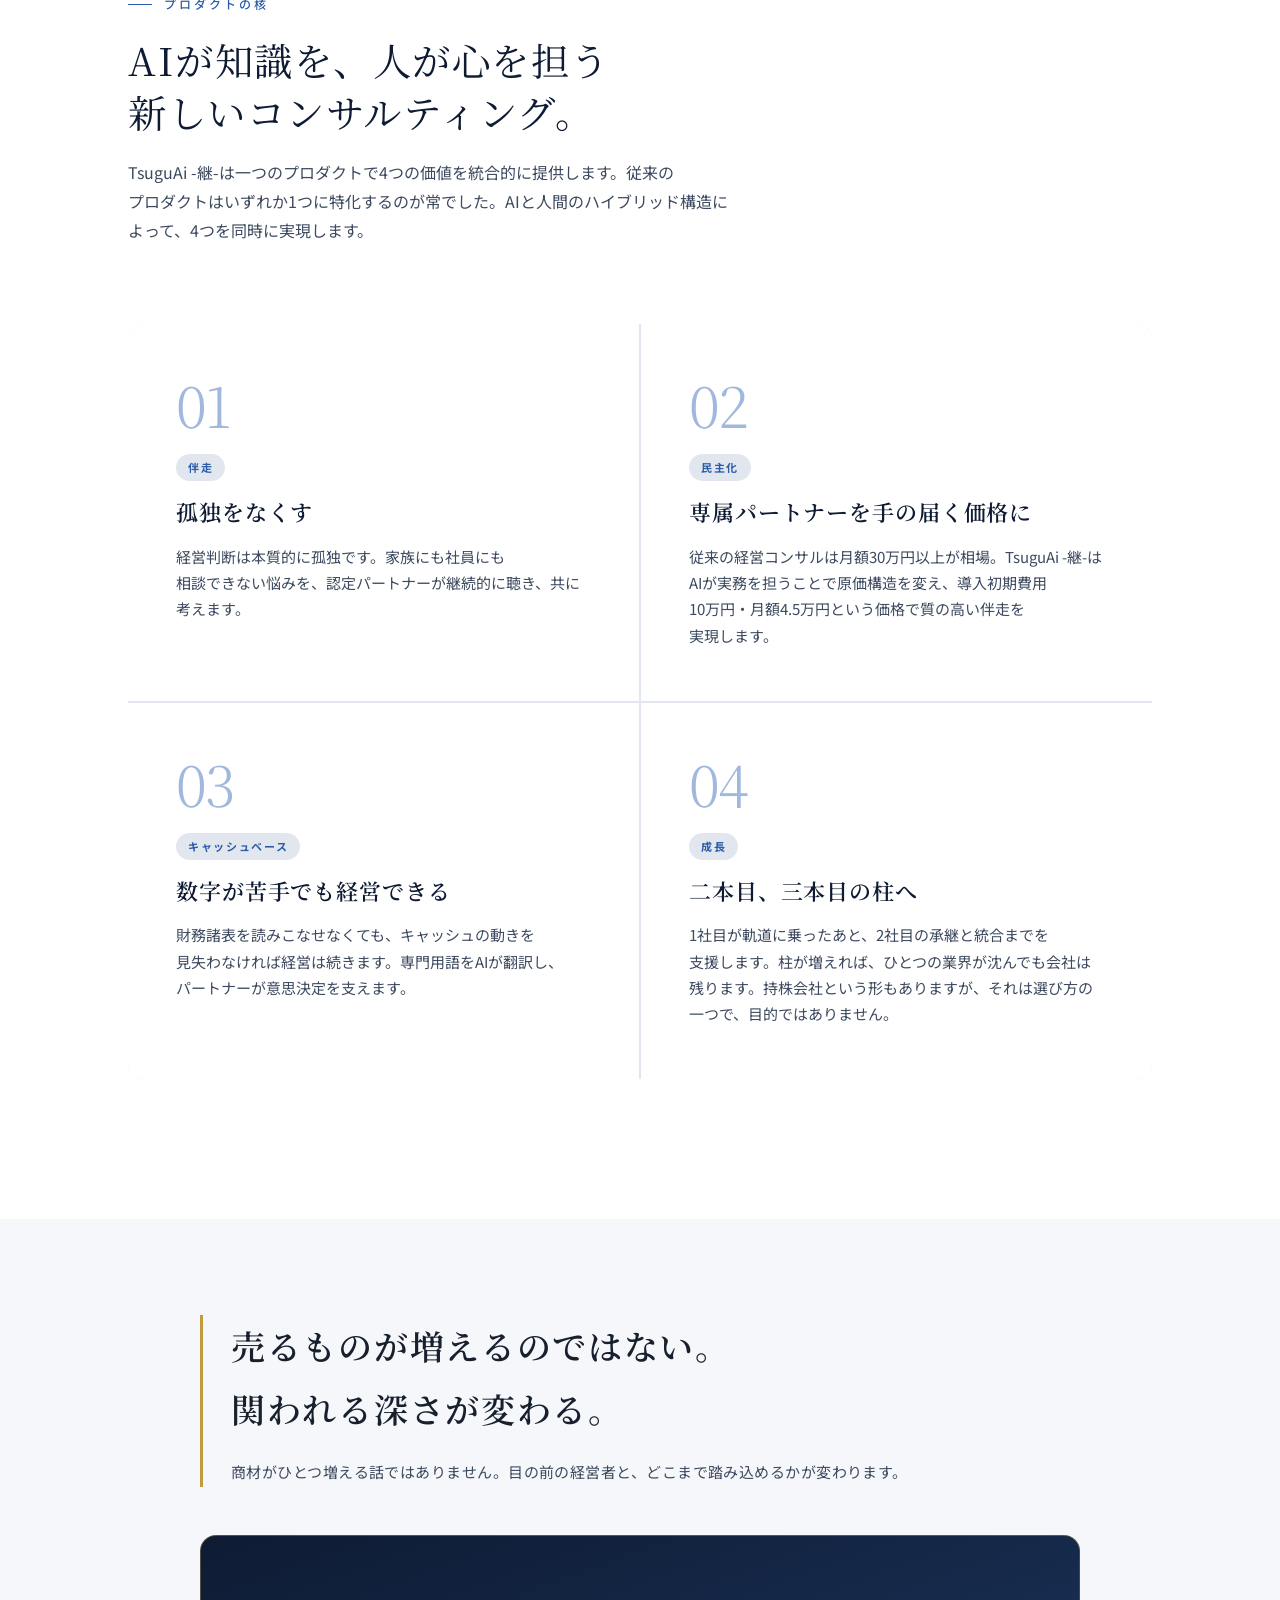
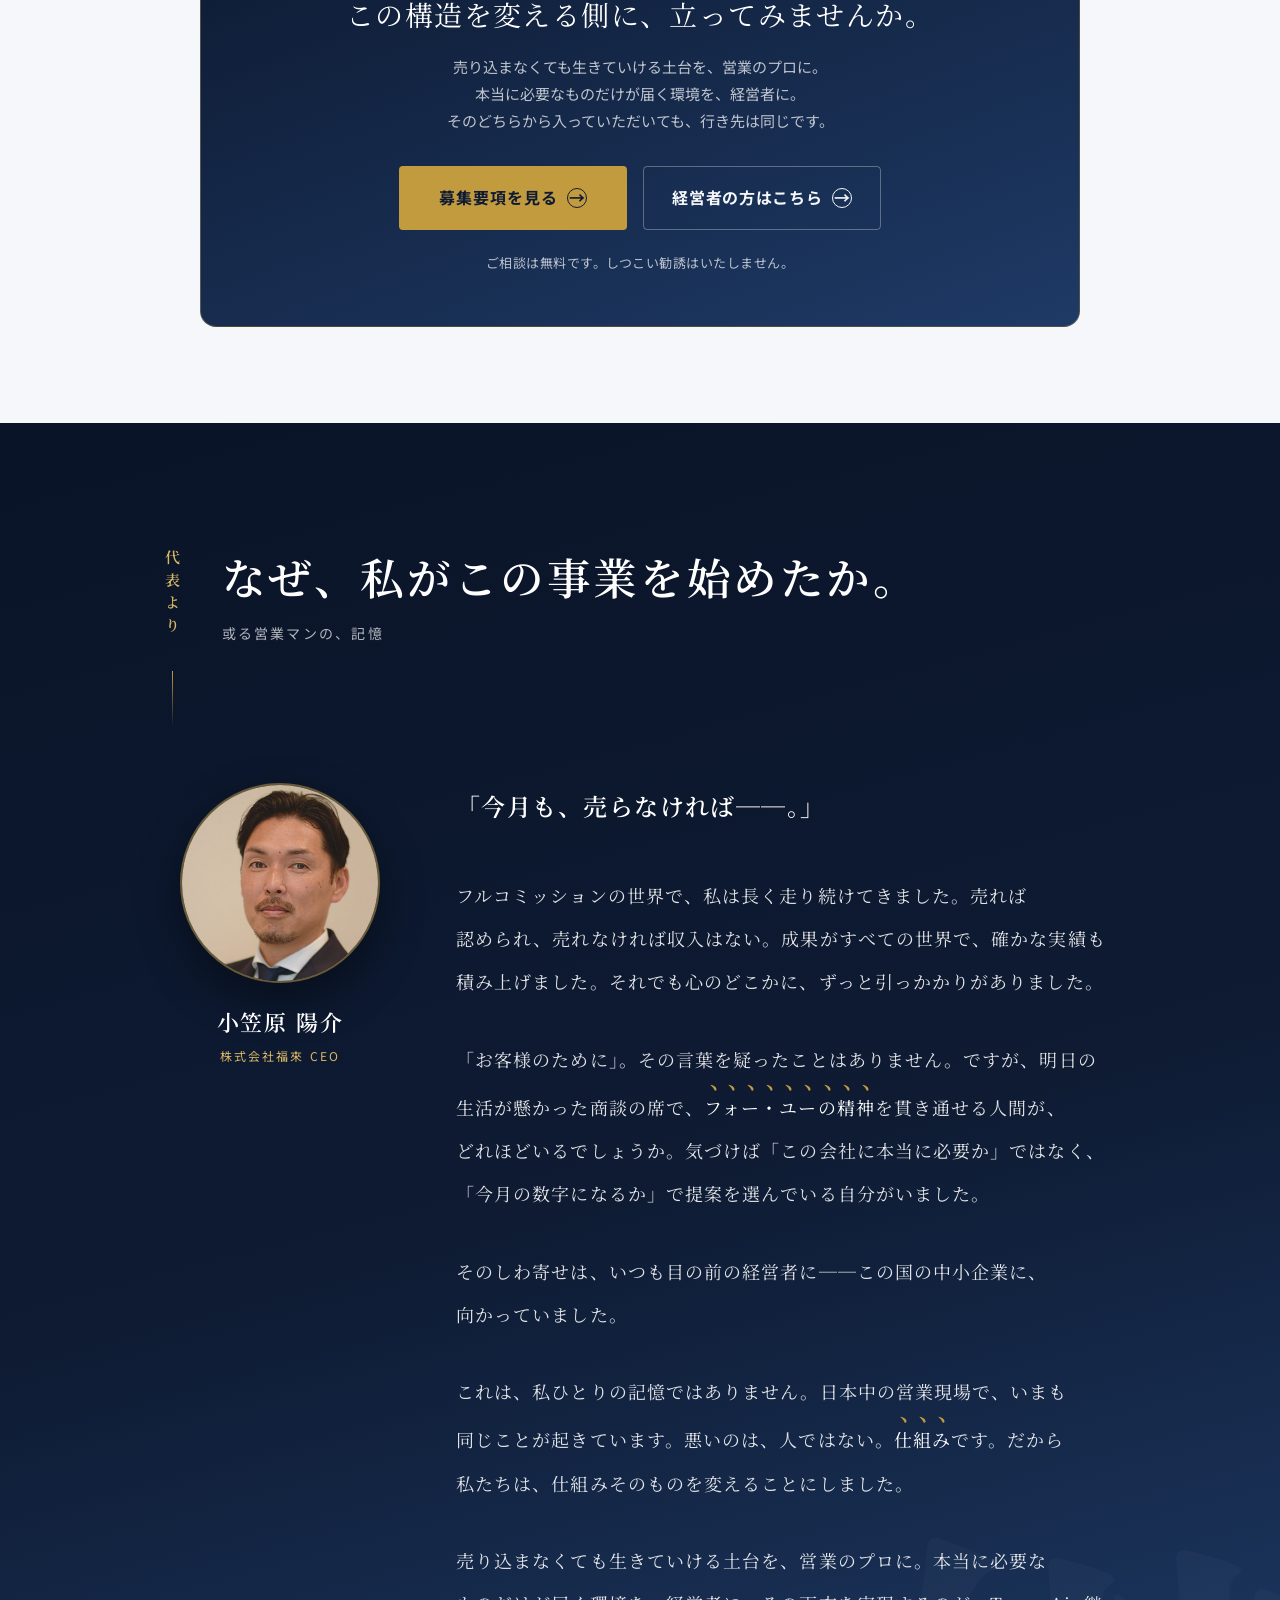
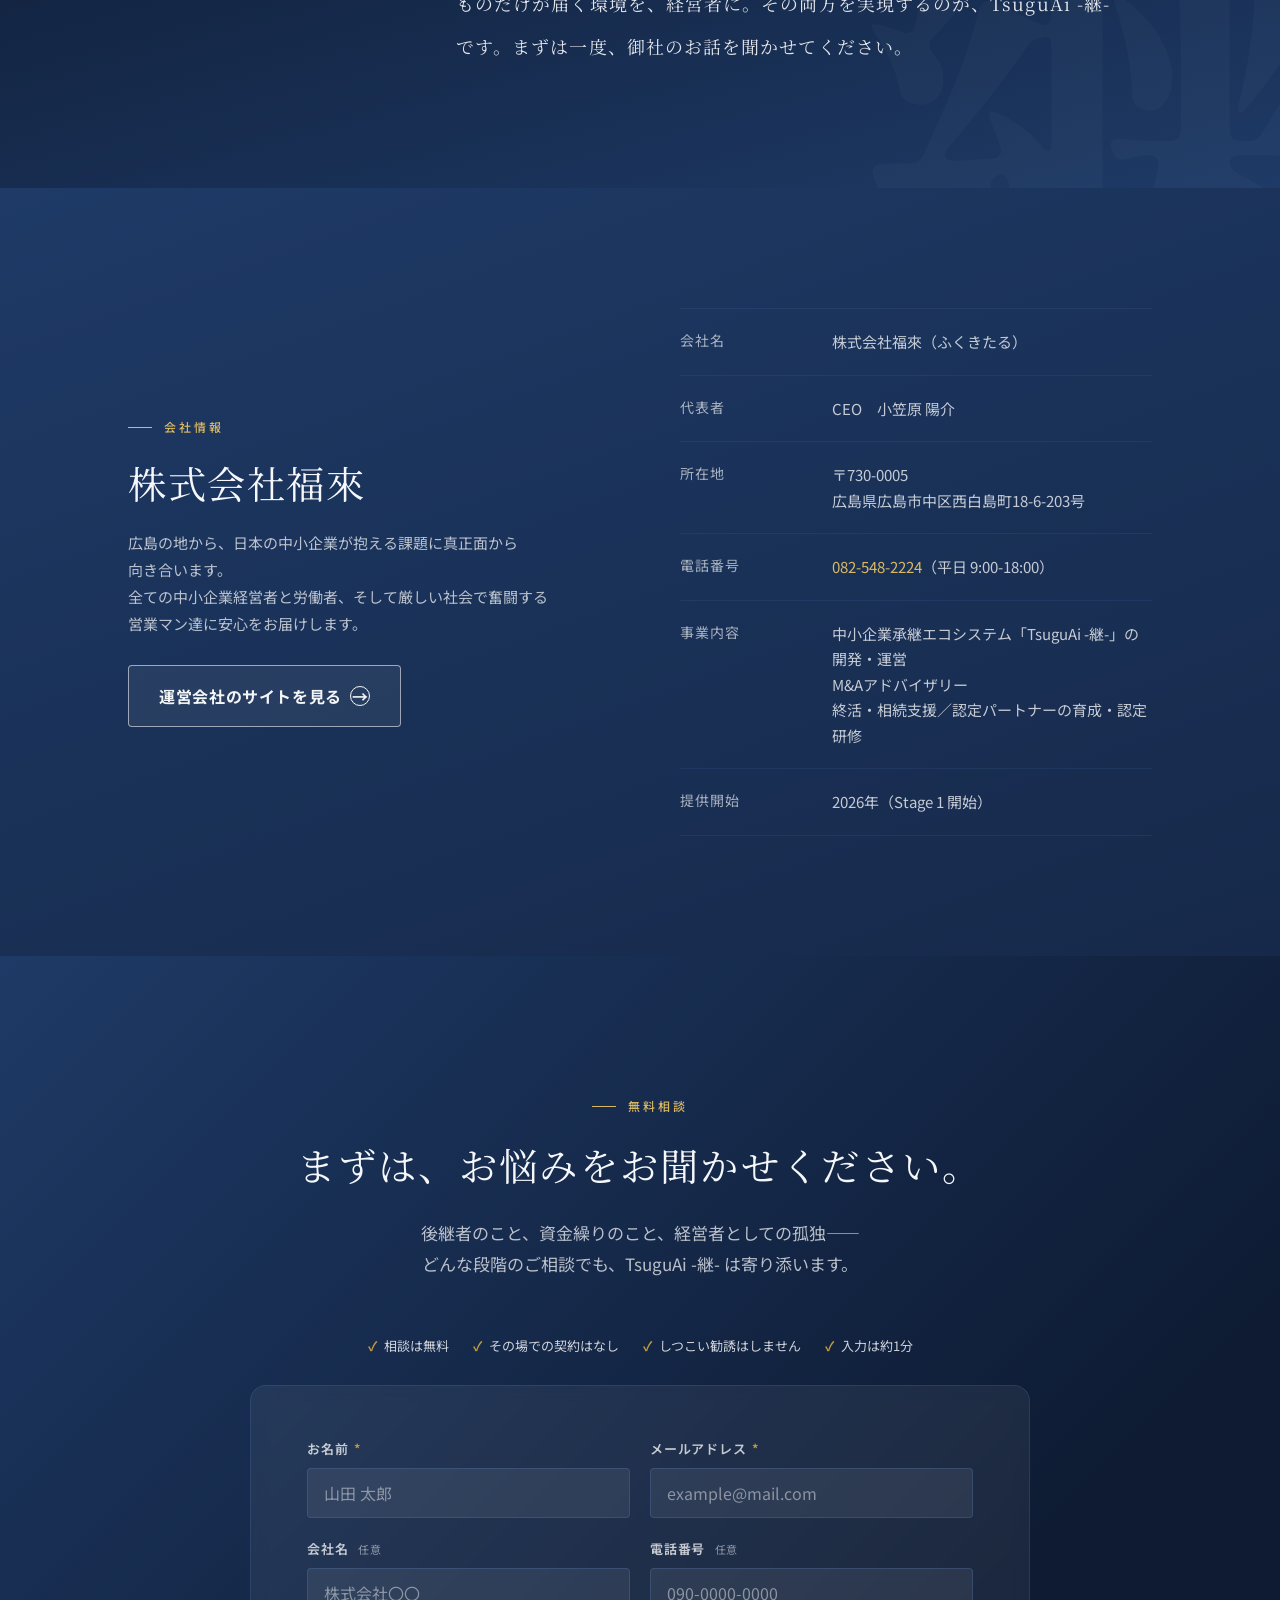
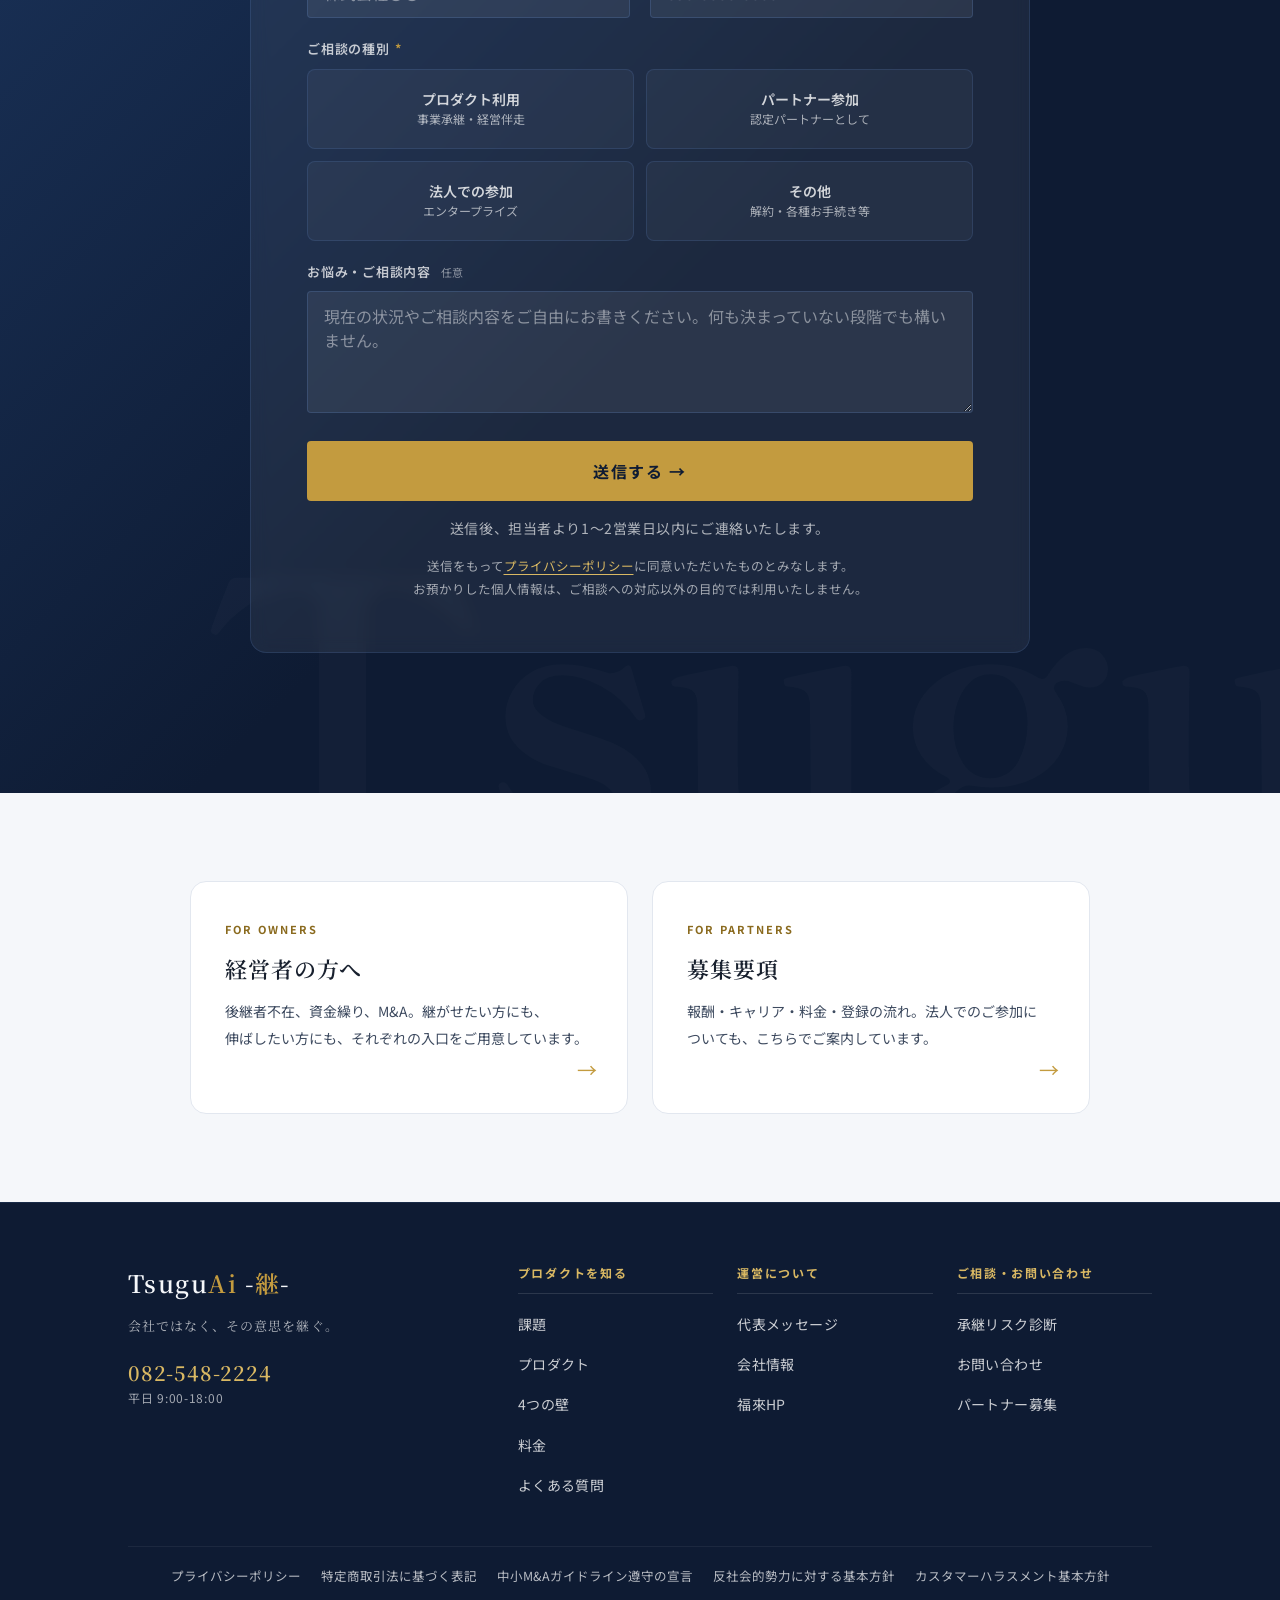
==== commit e948b0e3: "導線を立場ごとに整理し、副業の問いかけを加える トップ自体がパートナー募集なのに、ナビに「パートナー募集」があると 同じものが二つあるように見えた。役割で言い分ける。   トップ     ＝ パートナ" ====
--- a/index.html
+++ b/index.html
@@ -73,8 +73,8 @@
     <li><a href="#problem">課題</a></li>
     <li><a href="#barrier">壁</a></li>
     <li><a href="#service">プロダクト</a></li>
+    <li><a href="partner.html">募集要項</a></li>
     <li><a href="owner.html" class="nav-boxed">経営者の方へ</a></li>
-    <li><a href="partner.html">パートナー募集</a></li>
     <li><a href="https://www.fuku-kita.jp/">福來HP</a></li>
     <li><a href="#contact" class="nav-cta">相談する</a></li>
   </ul>
@@ -106,8 +106,8 @@
       <a href="#service"><i>07</i><b>プロダクト</b><small>PRODUCT</small></a>
       <a href="#ceo"><i>08</i><b>代表メッセージ</b><small>MESSAGE</small></a>
       <a href="#company"><i>09</i><b>会社情報</b><small>COMPANY</small></a>
-      <a href="owner.html"><i>10</i><b>経営者の方へ</b><small>FOR OWNERS</small></a>
-      <a href="partner.html"><i>11</i><b>パートナー募集</b><small>FOR PARTNERS</small></a>
+      <a href="partner.html"><i>10</i><b>募集要項</b><small>DETAILS</small></a>
+      <a href="owner.html"><i>11</i><b>経営者の方へ</b><small>FOR OWNERS</small></a>
       <a href="https://www.fuku-kita.jp/"><i>12</i><b>福來HP</b><small>CORPORATE SITE</small></a>
     </nav>
 
@@ -161,6 +161,7 @@
         <span class="hero-meaning-item"><strong>注ぐ</strong> 情熱を傾ける</span>
         <span class="hero-meaning-item"><strong>告ぐ</strong> 気づきを届ける</span>
       </div>
+      <p class="pt-hero-note">今の仕事を続けながら、<br class="sp-only">副業でキャリアの可能性を広げませんか？</p>
       <div class="hero-actions">
         <a href="#story" class="btn-primary">
           <span class="btn-label">このプロダクト<br class="sp-only">誕生のストーリー</span>
@@ -847,7 +848,7 @@
         そのどちらから入っていただいても、行き先は同じです。
       </p>
       <div class="cta-band-actions">
-        <a href="partner.html" class="btn-primary">認定パートナーの詳細を見る <span class="btn-arrow">→</span></a>
+        <a href="partner.html" class="btn-primary">募集要項を見る <span class="btn-arrow">→</span></a>
         <a href="owner.html" class="btn-outline">経営者の方はこちら <span class="btn-arrow">→</span></a>
       </div>
       <p class="cta-band-note">ご相談は無料です。しつこい勧誘はいたしません。</p>
@@ -1035,7 +1036,7 @@
       </a>
       <a href="partner.html" class="crosslink-card reveal reveal-delay-1">
         <span class="crosslink-tag">FOR PARTNERS</span>
-        <p class="crosslink-title serif">認定パートナー募集</p>
+        <p class="crosslink-title serif">募集要項</p>
         <p class="crosslink-desc">報酬・キャリア・料金・登録の流れ。法人でのご参加についても、こちらでご案内しています。</p>
         <span class="crosslink-arrow">→</span>
       </a>
